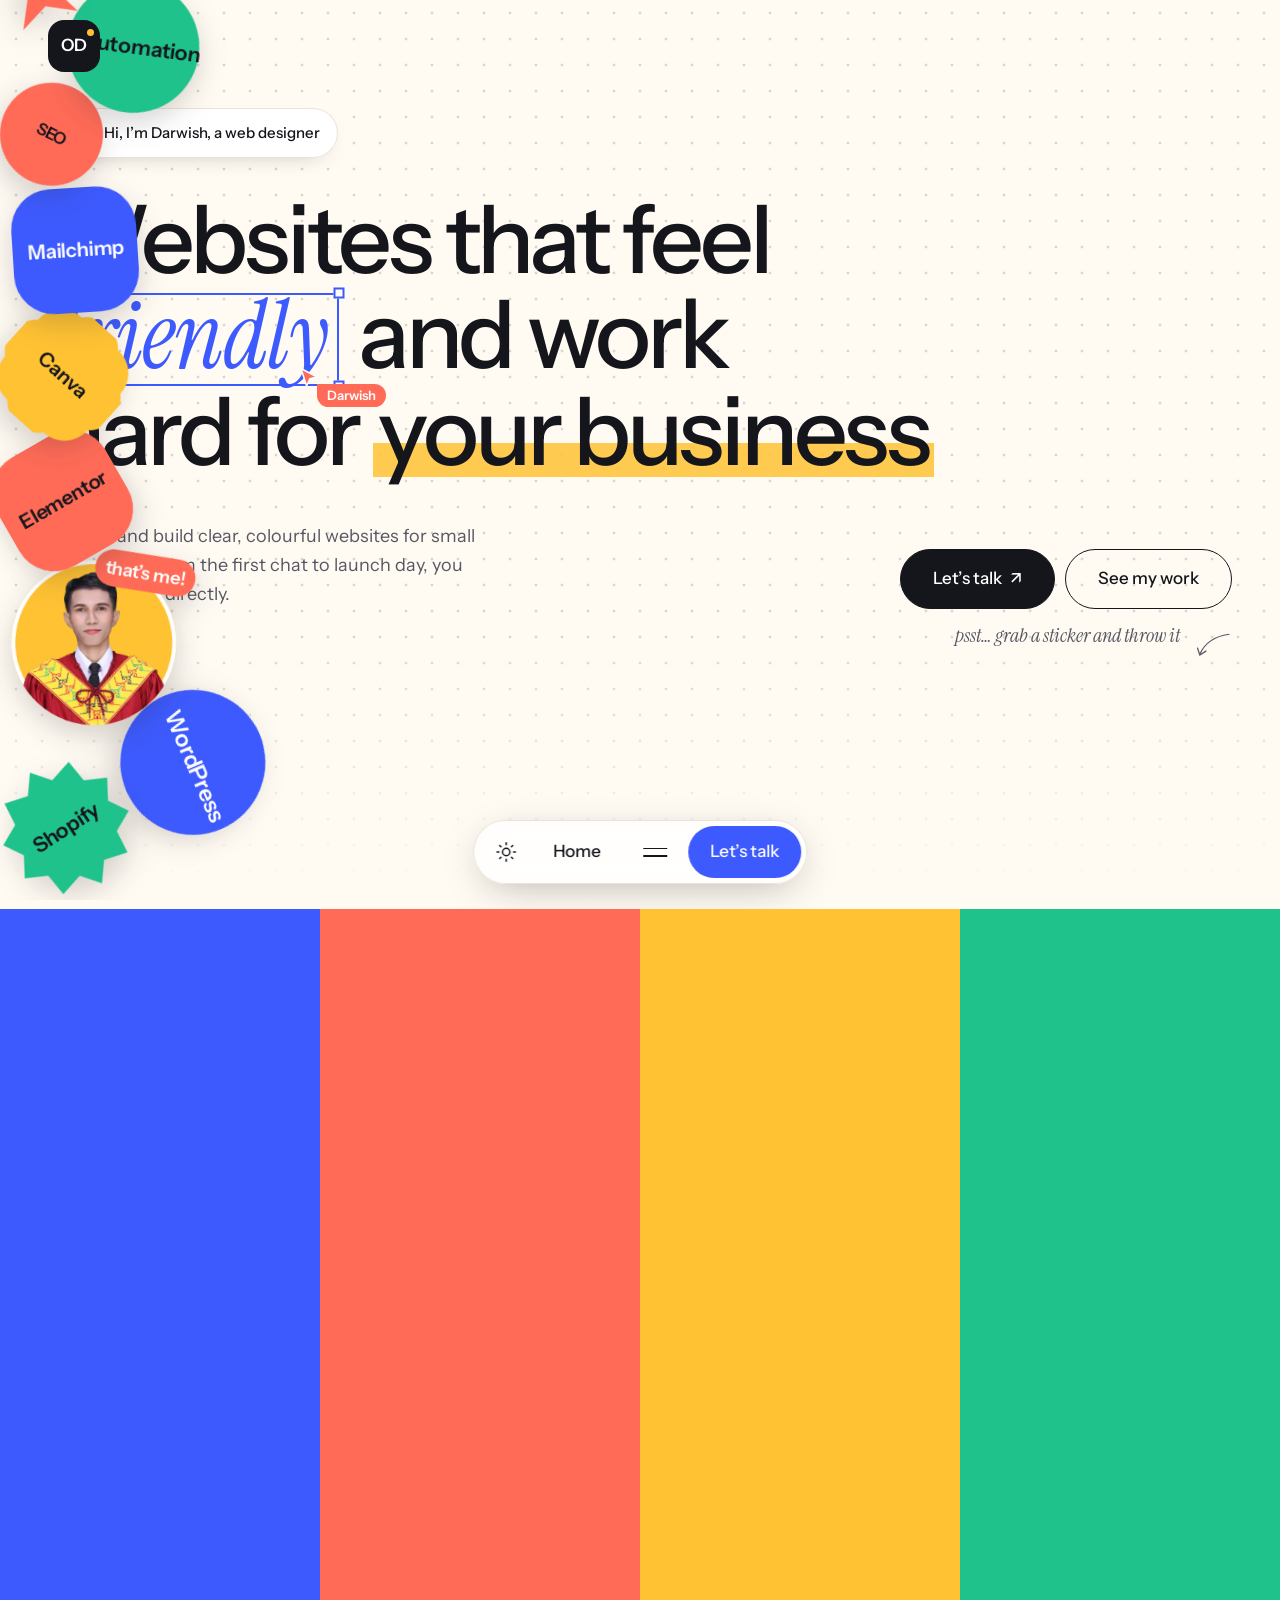
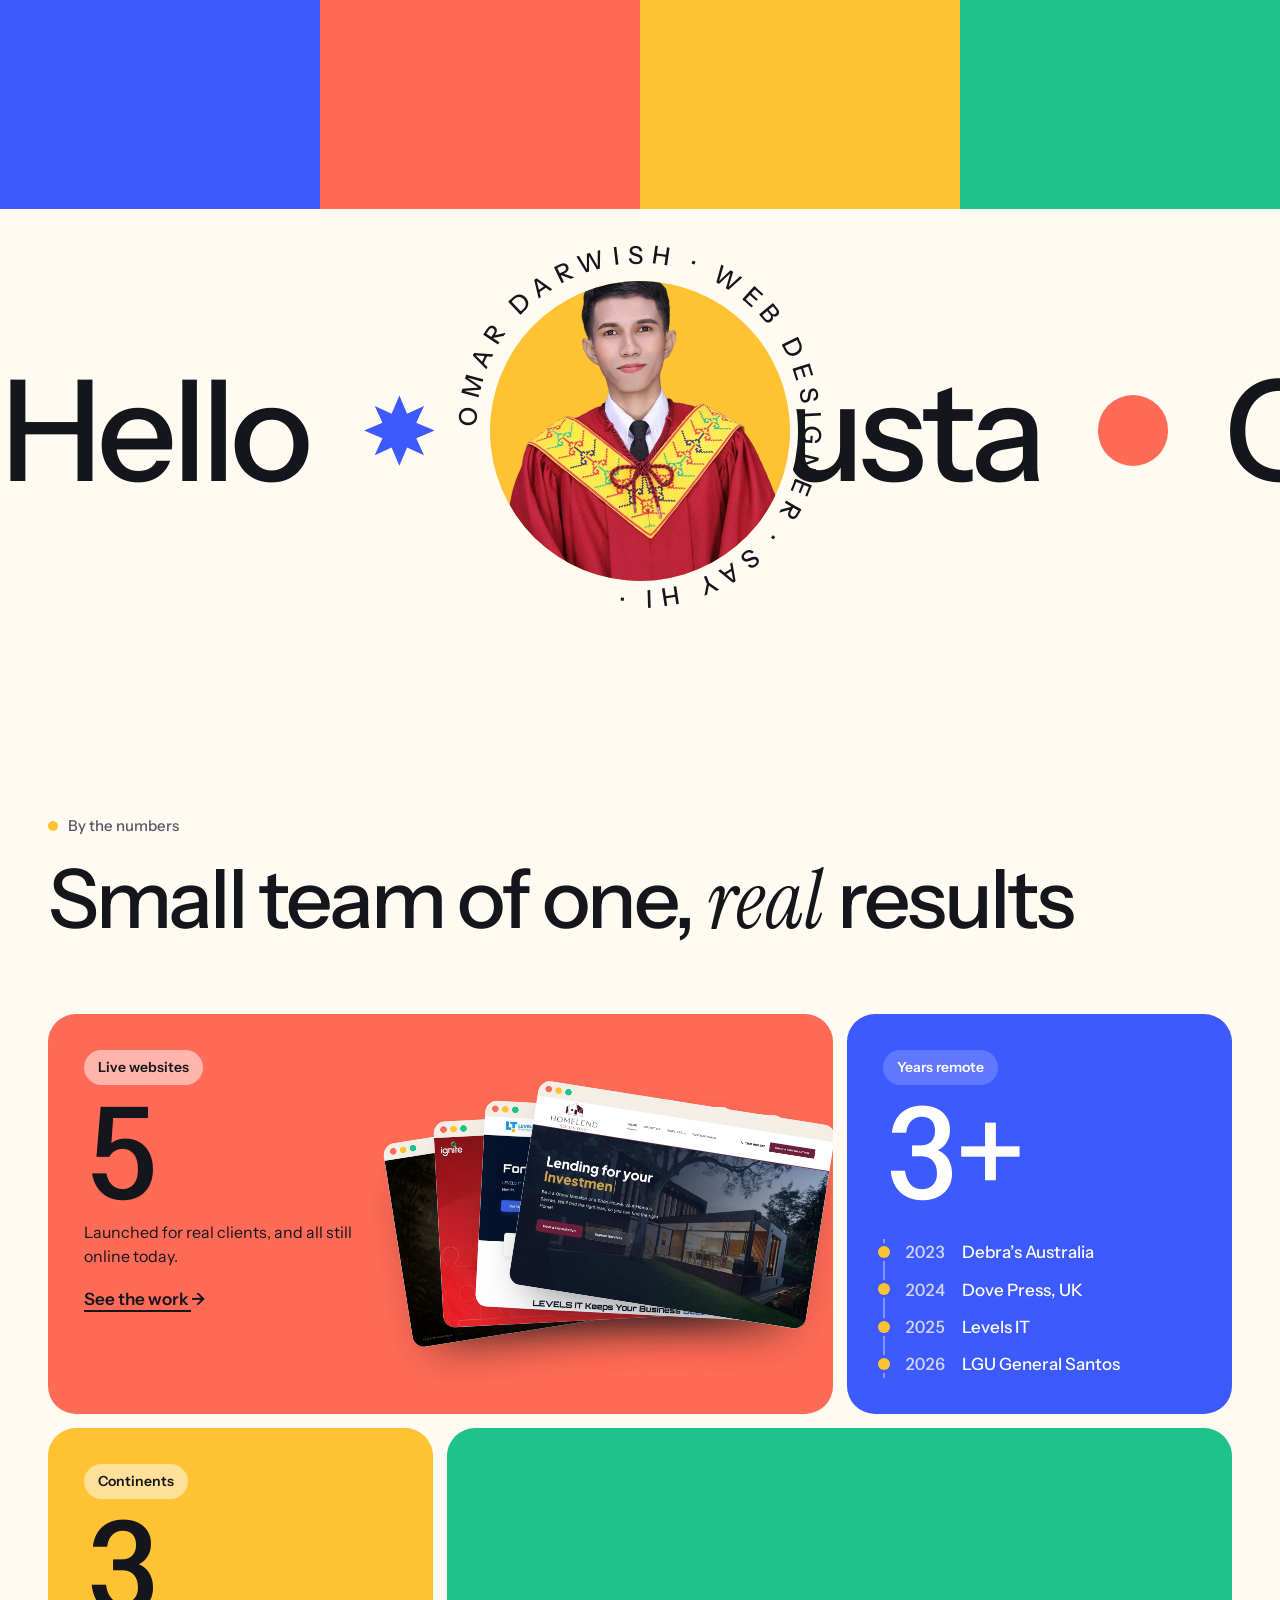
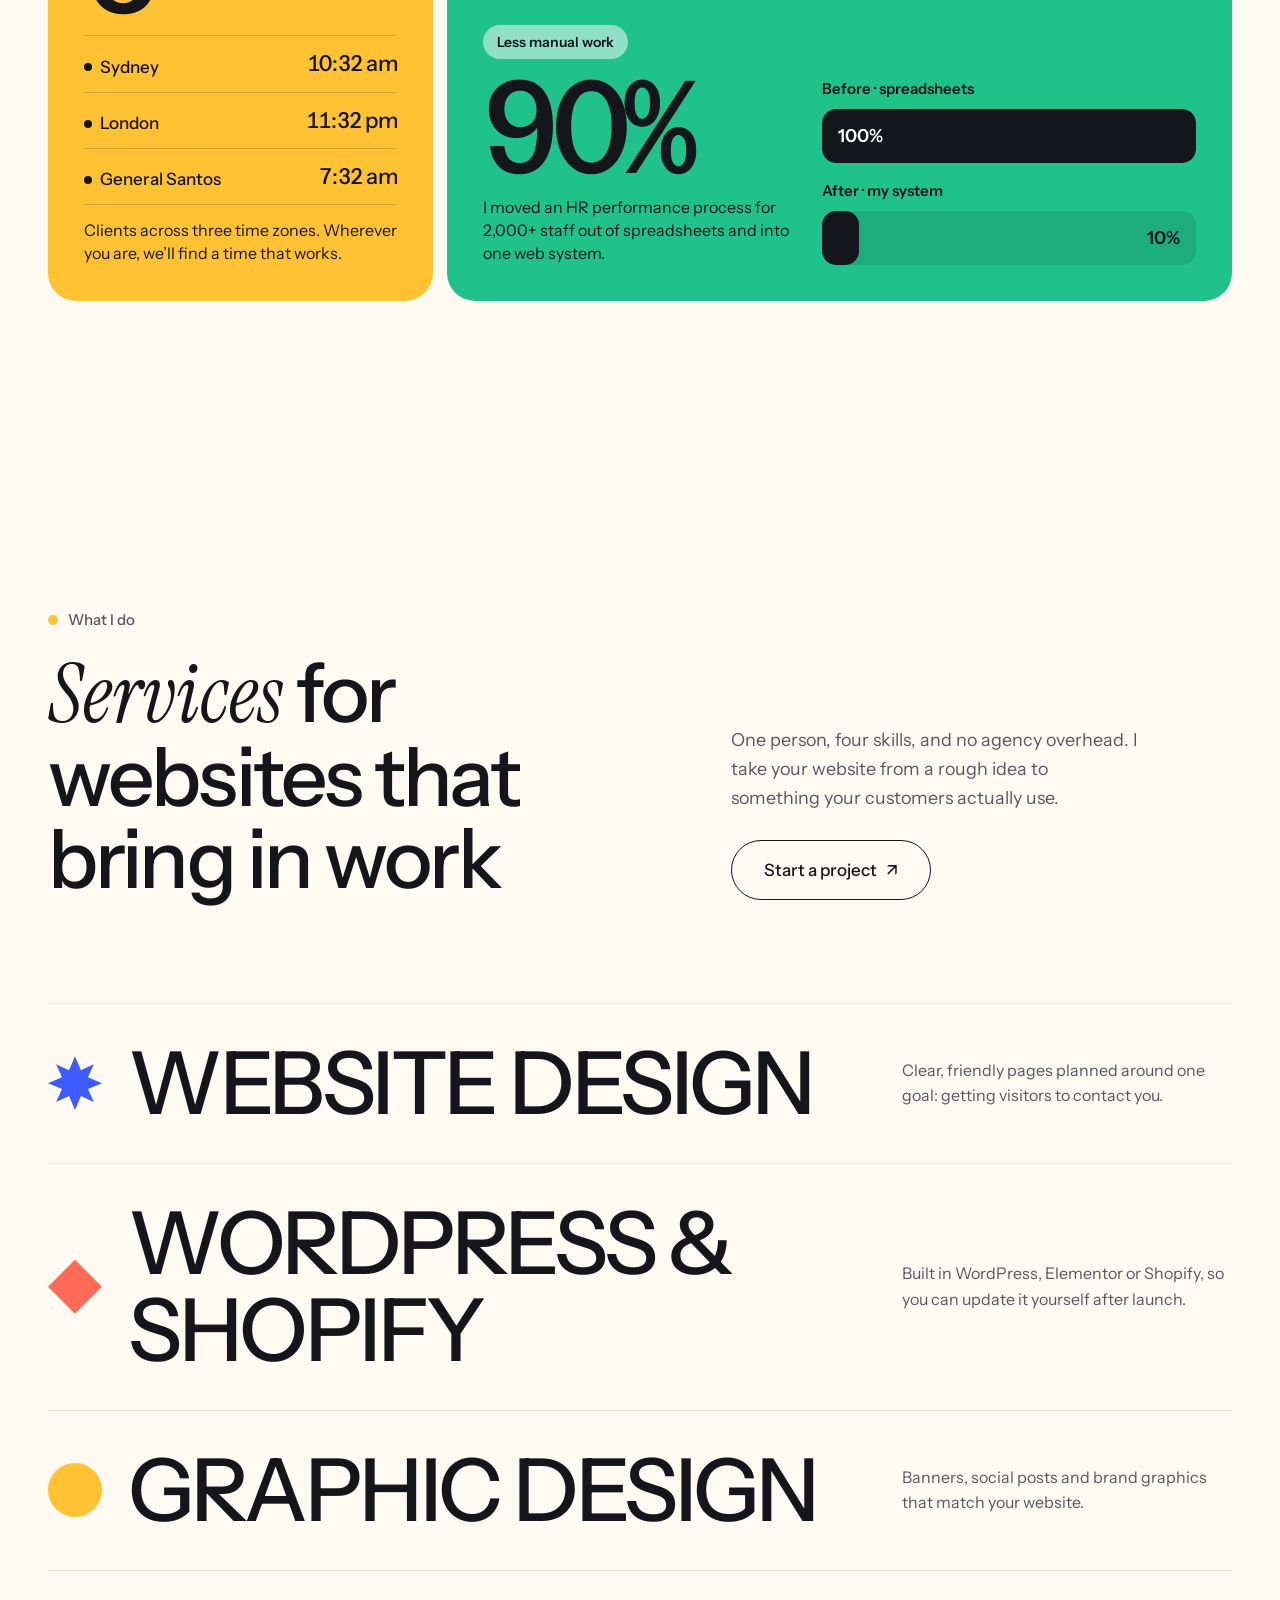
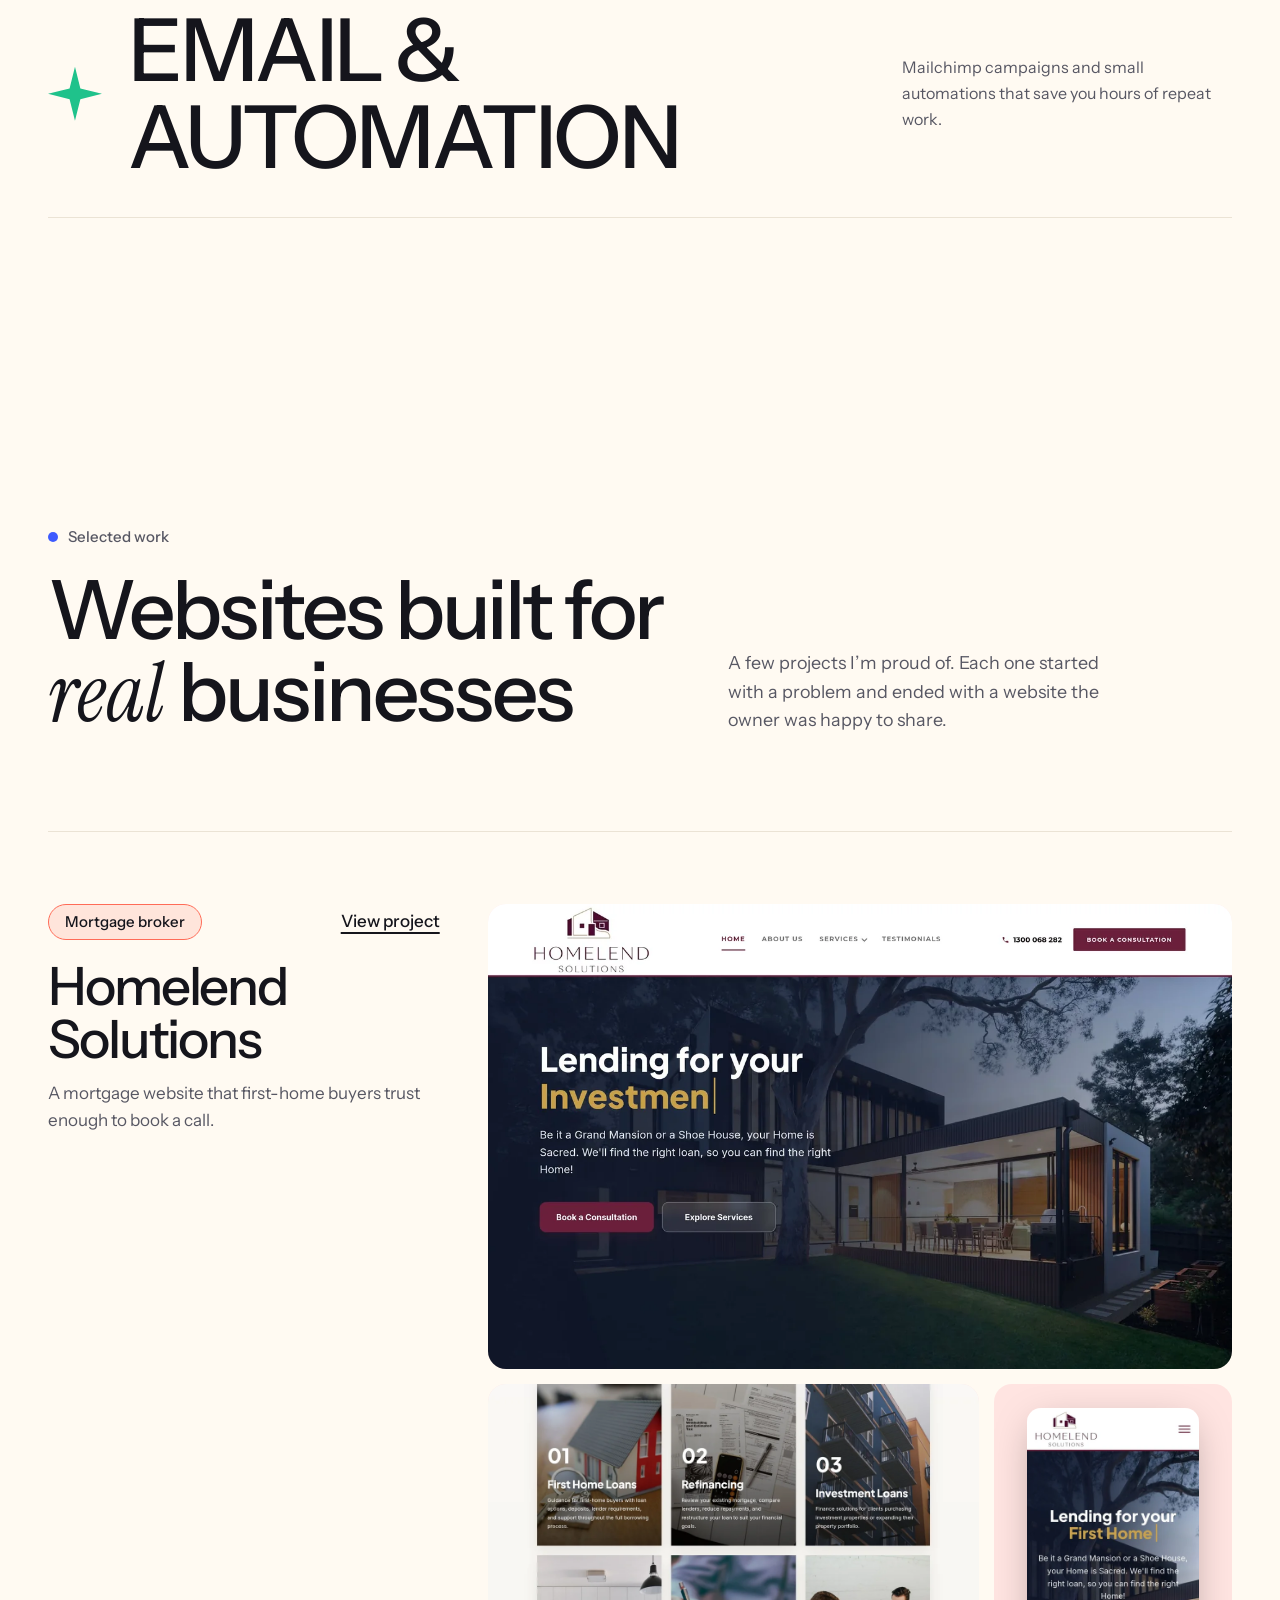
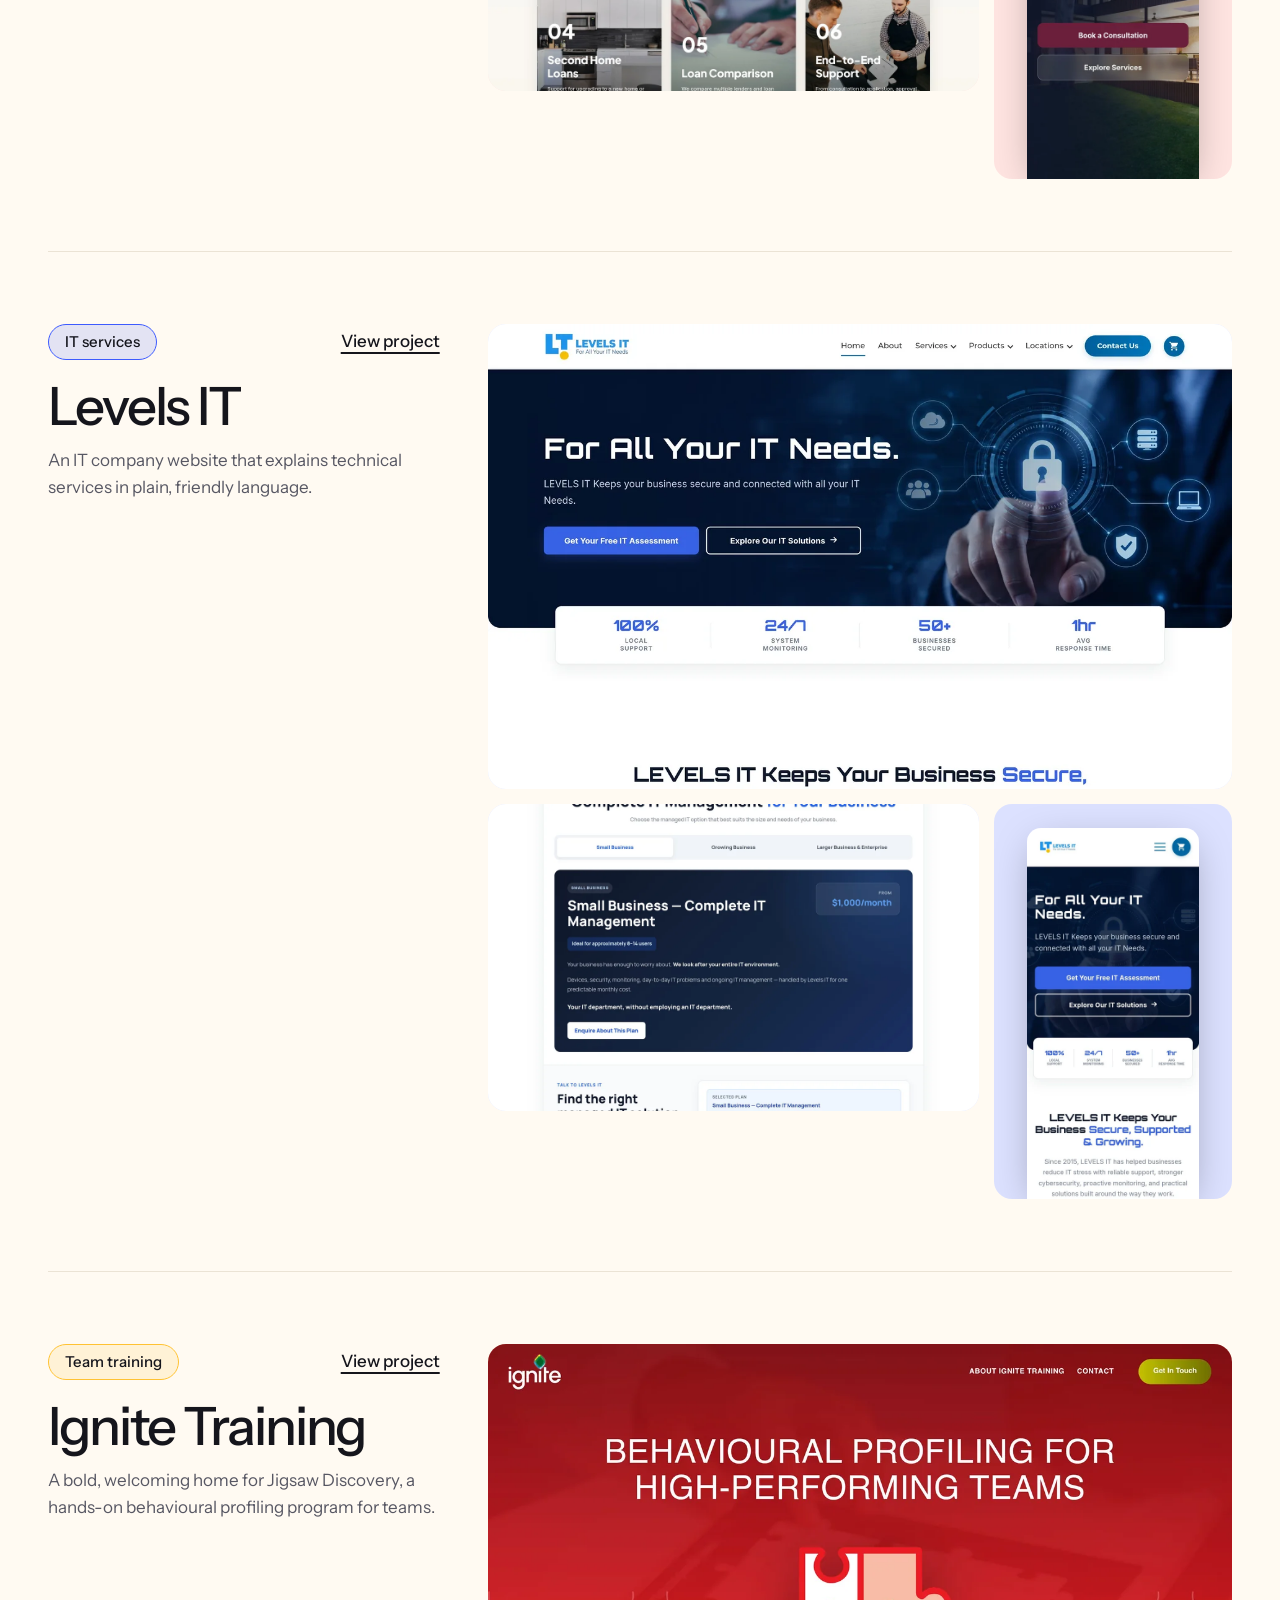
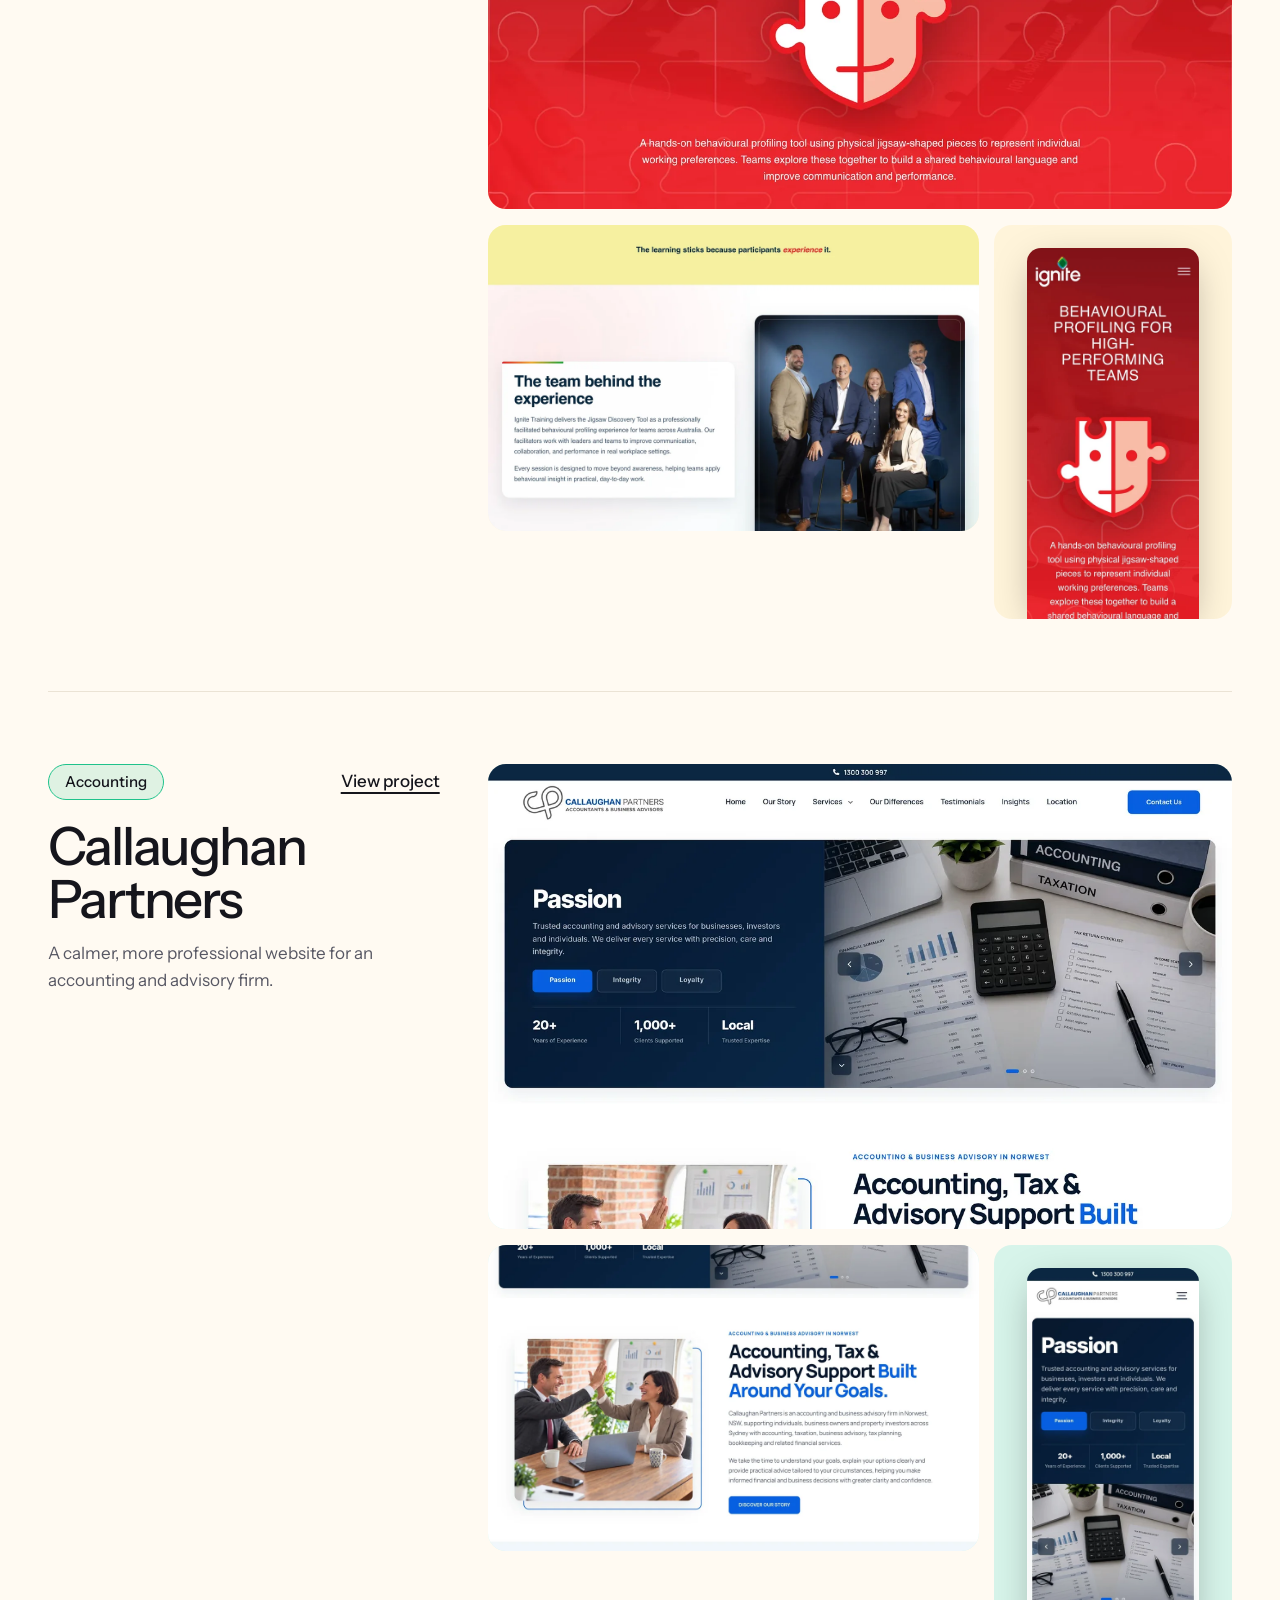
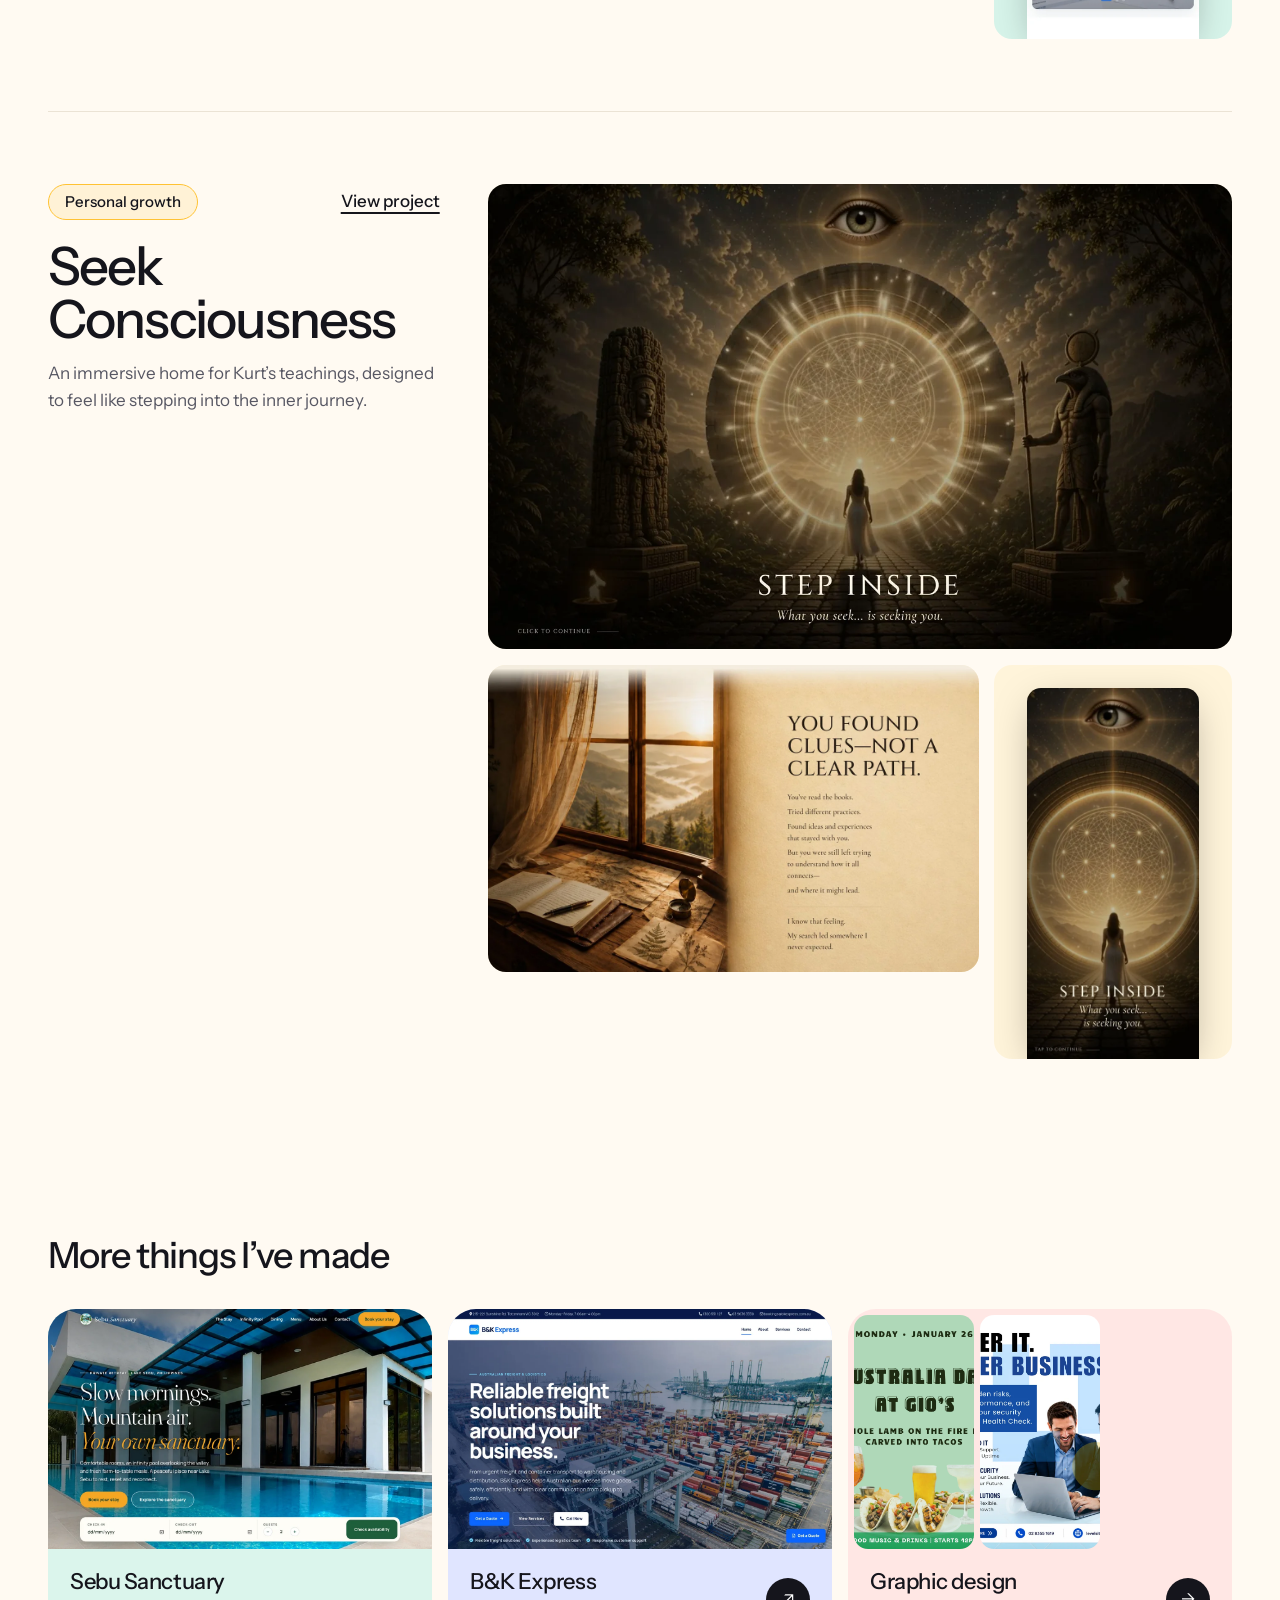
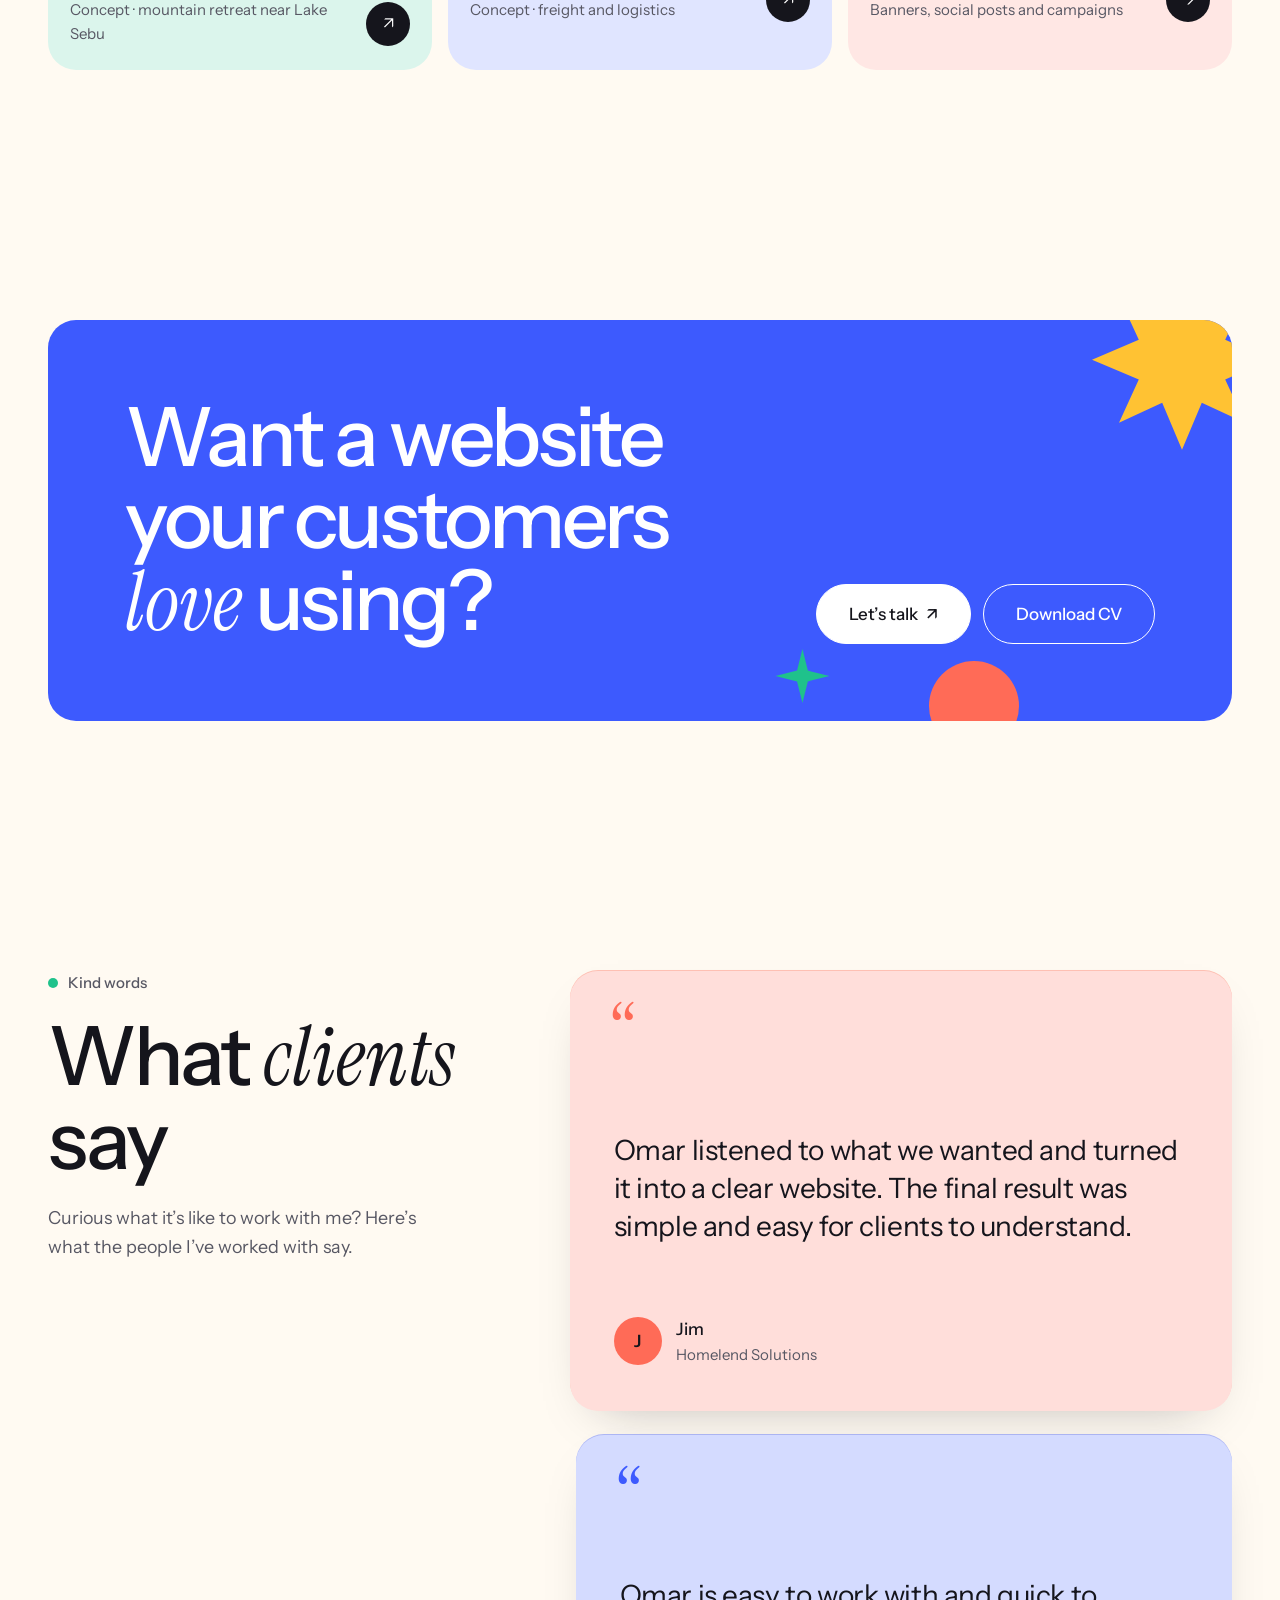
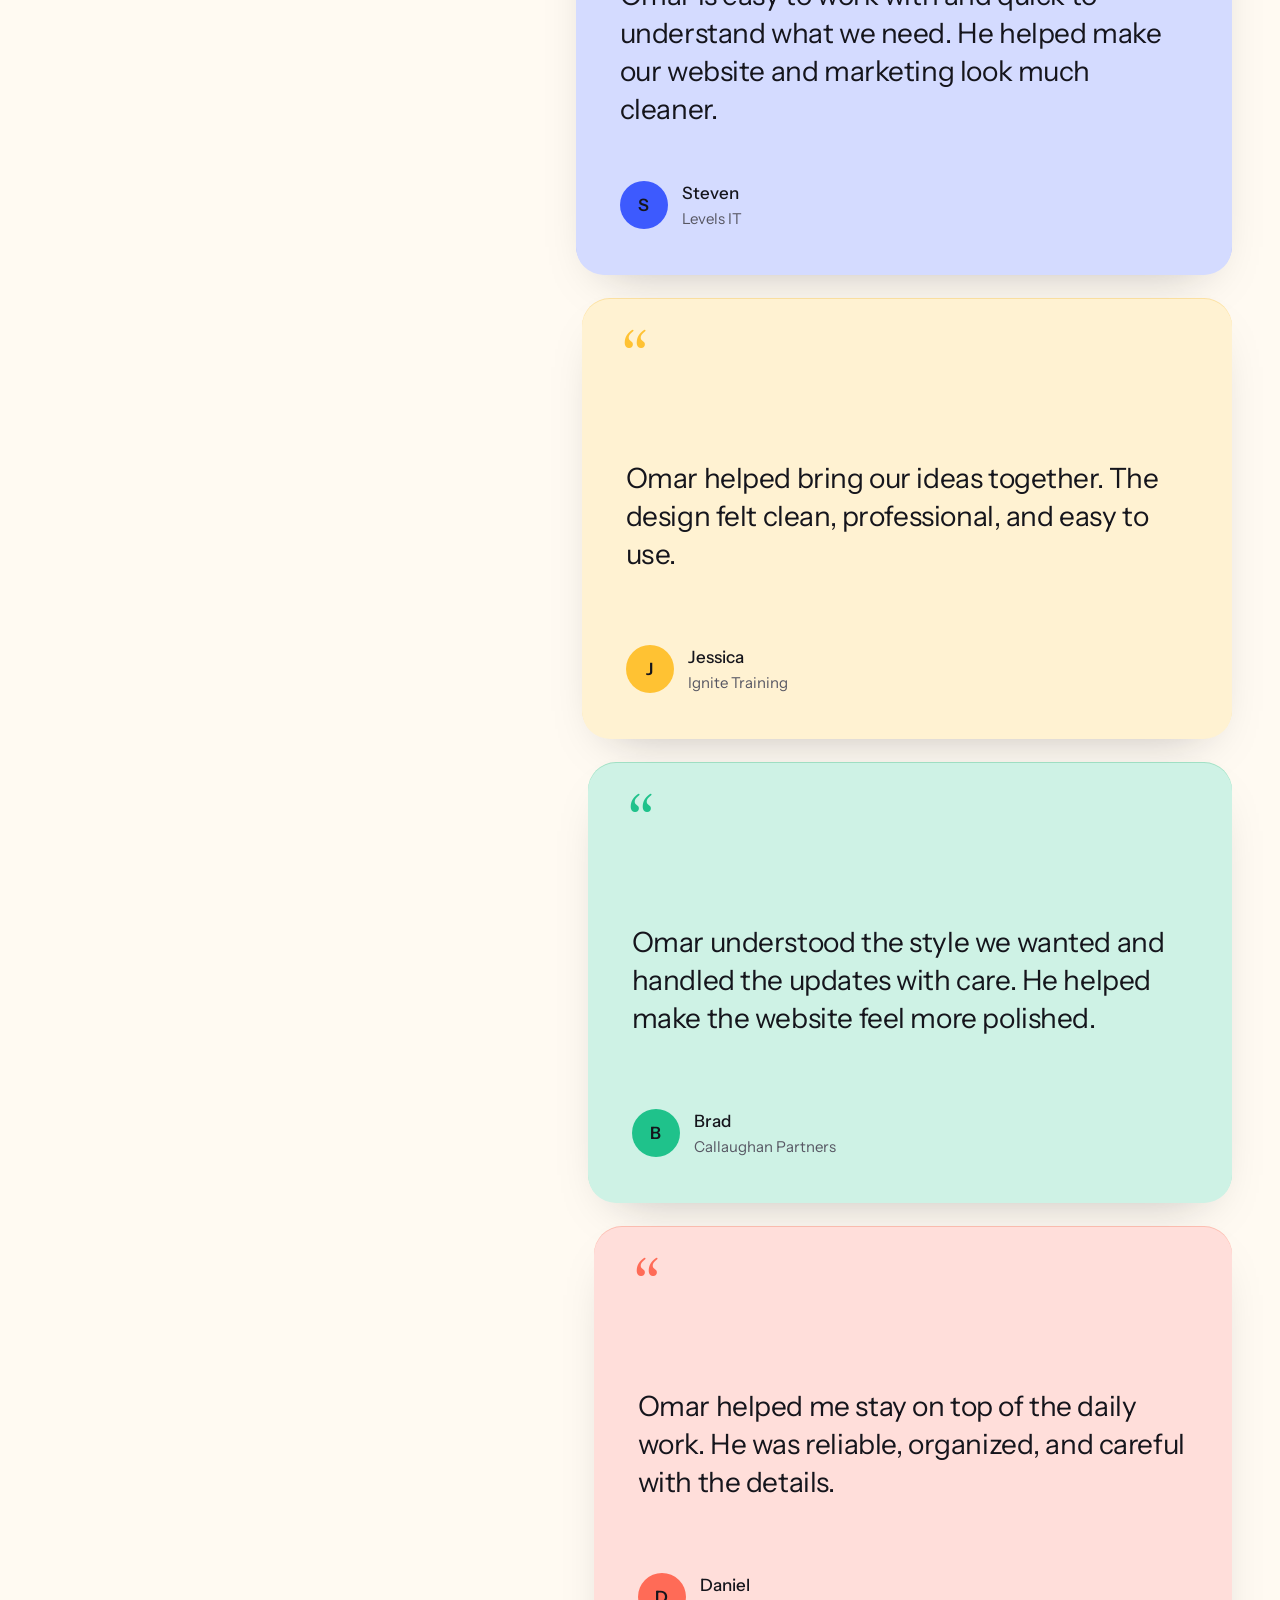
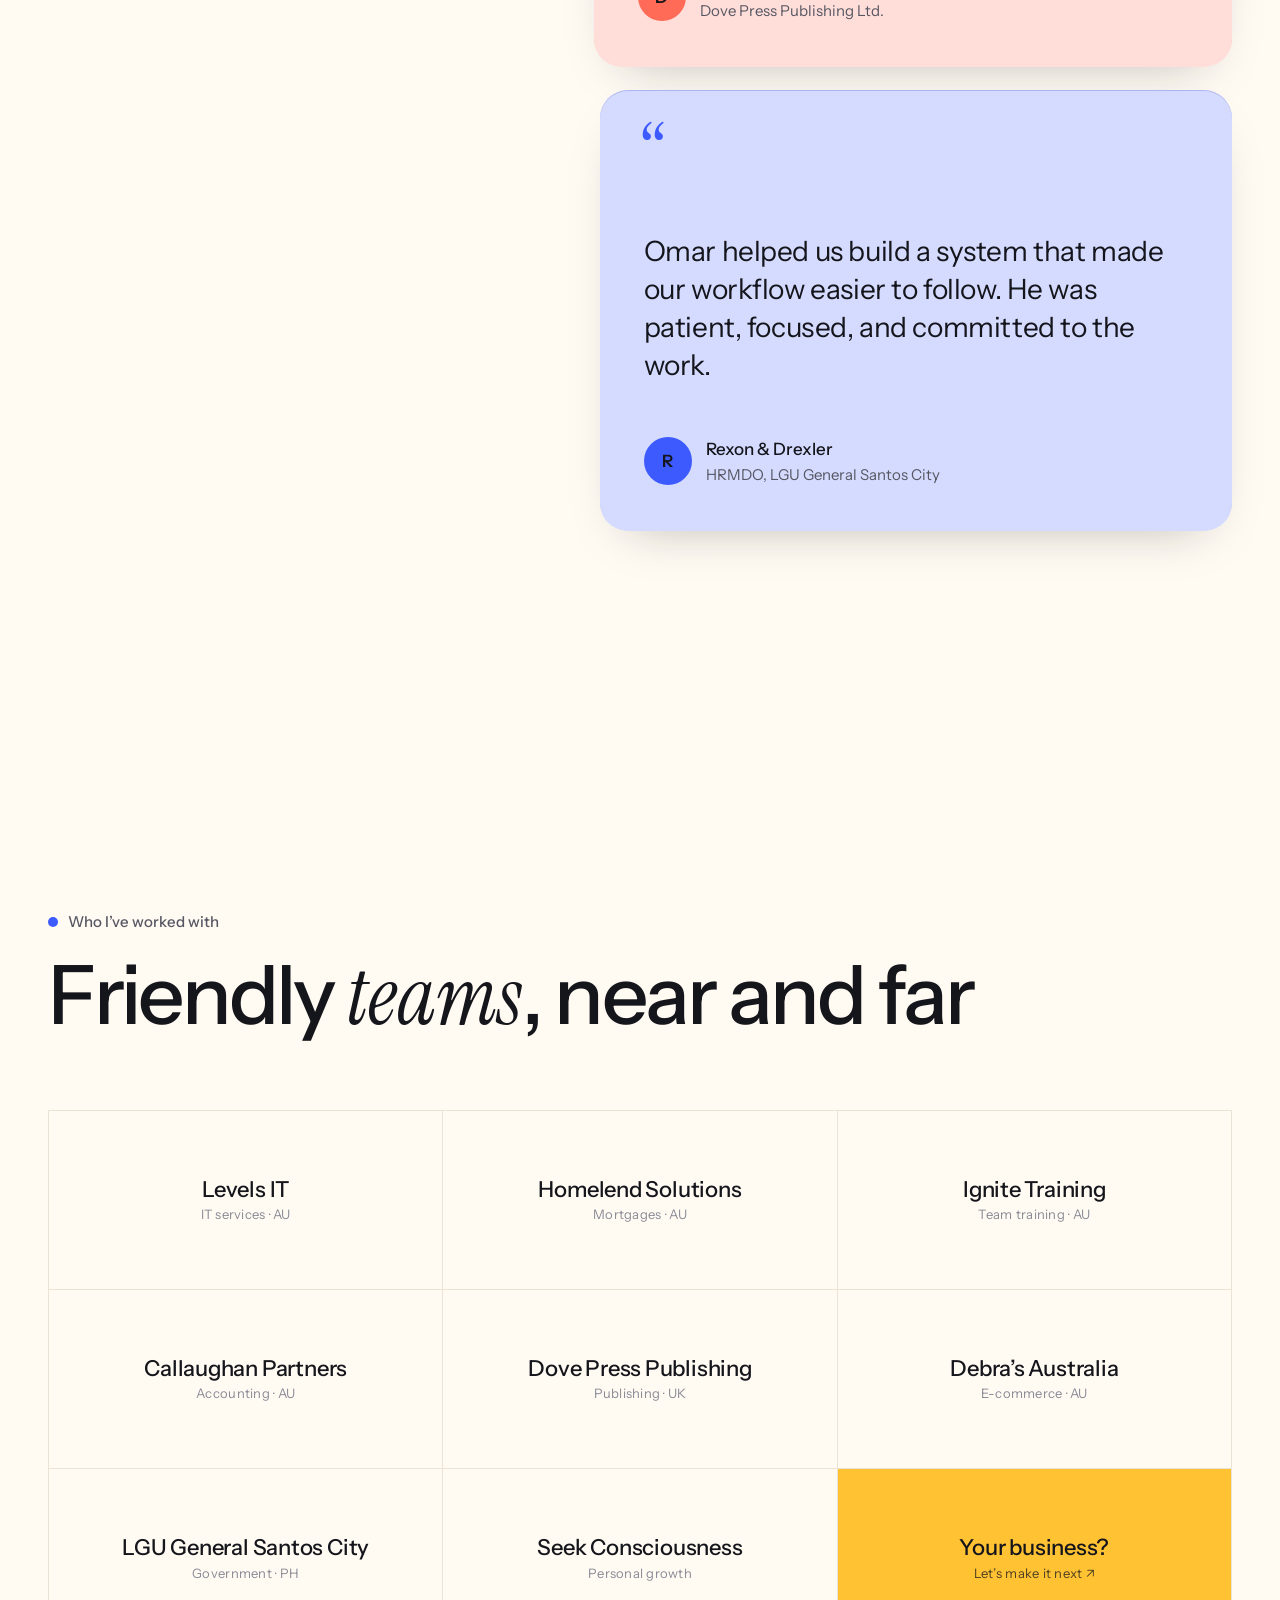
==== index.html @ c6828bbe "Remove "Available for new projects" badge from homepage Co-Authored-By: Claude Opus 5.5 <noreply@ant" ====
<!doctype html>
<html lang="en">
<head>
  <meta charset="utf-8">
  <meta name="viewport" content="width=device-width, initial-scale=1, viewport-fit=cover">
  <title>Omar Darwish · Friendly websites for small businesses</title>
  <meta name="description" content="Omar Darwish is a web designer who builds clear, friendly WordPress and Shopify websites, graphics and email systems for small businesses in Australia, the UK and beyond.">
  <meta name="theme-color" content="#fffaf2">
  <meta property="og:title" content="Omar Darwish · Friendly websites for small businesses">
  <meta property="og:description" content="Clear, friendly websites that help small businesses get more enquiries.">
  <meta property="og:type" content="website">
  <meta property="og:image" content="assets/work/homelend-hero-1200.webp">
  <link rel="icon" href="data:image/svg+xml,%3Csvg xmlns='http://www.w3.org/2000/svg' viewBox='0 0 64 64'%3E%3Crect width='64' height='64' rx='18' fill='%2315151c'/%3E%3Ccircle cx='50' cy='14' r='6' fill='%23ffc233'/%3E%3Ctext x='31' y='42' font-family='Arial' font-weight='700' font-size='24' fill='white' text-anchor='middle'%3EOD%3C/text%3E%3C/svg%3E">
  <link rel="preconnect" href="https://fonts.googleapis.com">
  <link rel="preconnect" href="https://fonts.gstatic.com" crossorigin>
  <link href="https://fonts.googleapis.com/css2?family=Instrument+Sans:wght@400;500;600&family=Instrument+Serif:ital@0;1&display=swap" rel="stylesheet">
  <link rel="stylesheet" href="css/style.css">
  <script>
    (function (d) {
      d.classList.add('js');
      try {
        var t = localStorage.getItem('theme');
        if (t === 'dark' || (!t && matchMedia('(prefers-color-scheme: dark)').matches)) d.dataset.theme = 'dark';
        if (sessionStorage.getItem('pt') === '1') { d.classList.add('pt-arrive'); sessionStorage.removeItem('pt'); }
      } catch (e) {}
    })(document.documentElement);
  </script>
  <script src="js/main.js" defer></script>
</head>
<body>
  <a class="skip-link" href="#main">Skip to content</a>

  <div class="pt" aria-hidden="true"><span></span><span></span><span></span><span></span></div>
  <div class="cursor" aria-hidden="true"><span></span></div>

  <header class="topbar">
    <a class="logo" href="#home" aria-label="Omar Darwish, back to top"><span>OD</span></a>
  </header>

  <!-- Floating navigation pill -->
  <nav class="navpill" aria-label="Main">
    <button class="navpill__btn" type="button" data-theme-toggle aria-label="Switch to dark theme">
      <svg class="theme-icon--sun" viewBox="0 0 24 24" fill="none" stroke="currentColor" stroke-width="1.6" stroke-linecap="round" aria-hidden="true"><circle cx="12" cy="12" r="4"/><path d="M12 2v2M12 20v2M4.9 4.9l1.4 1.4M17.7 17.7l1.4 1.4M2 12h2M20 12h2M4.9 19.1l1.4-1.4M17.7 6.3l1.4-1.4"/></svg>
      <svg class="theme-icon--moon" viewBox="0 0 24 24" fill="currentColor" aria-hidden="true"><path d="M20.5 14.6A8.5 8.5 0 0 1 9.4 3.5a8.5 8.5 0 1 0 11.1 11.1Z"/></svg>
    </button>
    <button class="navpill__btn" type="button" data-menu-toggle aria-controls="menu" aria-expanded="false" aria-label="Open menu">
      <span class="navpill__label" data-nav-label aria-hidden="true">Home</span>
      <span class="navpill__lines" aria-hidden="true"><i></i><i></i></span>
    </button>
    <a class="navpill__cta" href="#contact">Let’s talk</a>
  </nav>

  <div class="menu" id="menu" aria-hidden="true" inert>
    <nav class="menu__list" aria-label="Site">
      <a href="#home" class="c-blue" style="--i:0" aria-current="page"><span>Home</span><i class="glyph glyph--burst" aria-hidden="true"></i></a>
      <a href="#work" class="c-coral" style="--i:1"><span>Work</span><i class="glyph glyph--diamond" aria-hidden="true"></i></a>
      <a href="#services" class="c-sun" style="--i:2"><span>Services</span><i class="glyph glyph--circle" aria-hidden="true"></i></a>
      <a href="#about" class="c-mint" style="--i:3"><span>About</span><i class="glyph glyph--spark" aria-hidden="true"></i></a>
      <a href="#kind-words" class="c-blue" style="--i:4"><span>Kind words</span><i class="glyph glyph--flower" aria-hidden="true"></i></a>
      <a href="#contact" class="c-coral" style="--i:5"><span>Let’s <em>talk</em> ↗</span><i class="glyph glyph--burst" aria-hidden="true"></i></a>
    </nav>
    <div class="menu__foot">
      <a class="link" href="mailto:omarnacilla@gmail.com">omarnacilla@gmail.com</a>
      <a class="link" href="CURRICULUM-VITAE-AL%20HOSNI.pdf" download>Download CV</a>
    </div>
  </div>

  <main id="main">

    <!-- ============ Hero ============ -->
    <section class="hero" id="home" data-nav="Home" aria-labelledby="hero-title">
      <div class="container hero__content">
        <p class="hero__hello">
          <img src="assets/img/omar.webp" alt="" width="900" height="1125">
          <span>Hi, I’m Darwish, a web designer</span>
        </p>
        <h1 class="hero__title" id="hero-title">
          <span class="hero__line" style="--i:0">Websites that feel</span>
          <span class="hero__line" style="--i:1"><span class="select"><em>friendly</em><i></i><i></i><i></i><i></i><span class="fig-cursor" aria-hidden="true"><svg viewBox="0 0 24 24"><path d="M4 2.5 20 11l-7.2 1.7L9.6 20z"/></svg><b>Darwish</b></span></span> and work</span>
          <span class="hero__line" style="--i:2">hard for <span class="hl">your business</span></span>
        </h1>
        <div class="hero__foot">
          <p class="hero__intro">I design and build clear, colourful websites for small businesses. From the first chat to launch day, you work with me directly.</p>
          <div class="hero__actions">
            <a class="btn btn--solid" href="#contact">Let’s talk <span class="arrow" aria-hidden="true">↗</span></a>
            <a class="btn" href="#work">See my work</a>
          </div>
        </div>
      </div>

      <!-- Throwable stickers (decorative, positioned by js/main.js) -->
      <div class="hero__play" aria-hidden="true">
        <p class="hero__hint">psst… grab a sticker and throw it
          <svg viewBox="0 0 60 40" fill="none" stroke="currentColor" stroke-width="1.6" stroke-linecap="round"><path d="M4 6c14 2 30 8 38 26"/><path d="m34 28 8 5 3-9"/></svg>
        </p>
      </div>
      <div class="sticker c-blue sticker--light" data-size="1.1"><span class="sticker__shape sticker--circle">WordPress</span></div>
      <div class="sticker c-mint" data-size="1"><span class="sticker__shape sticker--burst">Shopify</span></div>
      <div class="sticker sticker--me c-sun" data-size="1.25"><span class="sticker__shape sticker--circle"><img src="assets/img/omar.webp" alt="" draggable="false"></span><b>that’s me!</b></div>
      <div class="sticker c-coral" data-size=".95"><span class="sticker__shape sticker--squircle">Elementor</span></div>
      <div class="sticker c-sun" data-size=".95"><span class="sticker__shape sticker--flower">Canva</span></div>
      <div class="sticker c-blue sticker--light sticker--desktop" data-size=".95"><span class="sticker__shape sticker--squircle">Mailchimp</span></div>
      <div class="sticker c-coral" data-size=".78"><span class="sticker__shape sticker--circle">SEO</span></div>
      <div class="sticker c-sun sticker--desktop" data-size="1.05"><span class="sticker__shape sticker--burst">UI design</span></div>
      <div class="sticker c-mint" data-size="1"><span class="sticker__shape sticker--circle">Automation</span></div>
      <div class="sticker c-coral sticker--desktop" data-size=".62"><span class="sticker__shape sticker--spark"></span></div>
    </section>

    <!-- ============ About ============ -->
    <section class="section about" id="about" data-nav="About" aria-label="About me">
      <div class="container about__grid">
        <p class="about__text" data-scroll-text>
          I’m a web designer <span class="glyph glyph--burst c-coral" aria-hidden="true"></span> who turns busy, confusing websites into <u class="c-blue">clear ones</u> people trust. For 3+ years I’ve worked remotely with startups, online shops, IT firms <span class="glyph glyph--circle c-sun" aria-hidden="true"></span> and publishers, designing websites, banners and emails, and building <u class="c-mint">small automations</u> <span class="glyph glyph--spark c-mint" aria-hidden="true"></span> that save hours of repeat work. You get one friendly person who cares about every detail. <span class="glyph glyph--flower c-blue" aria-hidden="true"></span>
        </p>
        <div class="about__rail" aria-hidden="true"></div>
      </div>
    </section>

    <!-- ============ Hello strip ============ -->
    <section class="hello" aria-label="Say hello">
      <div class="hello__track" aria-hidden="true">
        <span>Hello <i class="glyph glyph--burst c-blue"></i> Kumusta <i class="glyph glyph--circle c-coral"></i> G’day <i class="glyph glyph--diamond c-sun"></i> Hiya <i class="glyph glyph--spark c-mint"></i></span>
        <span>Hello <i class="glyph glyph--burst c-blue"></i> Kumusta <i class="glyph glyph--circle c-coral"></i> G’day <i class="glyph glyph--diamond c-sun"></i> Hiya <i class="glyph glyph--spark c-mint"></i></span>
      </div>
      <div class="hello__badge" aria-hidden="true">
        <svg viewBox="0 0 200 200">
          <defs><path id="ring" d="M100,100 m-86,0 a86,86 0 1,1 172,0 a86,86 0 1,1 -172,0"/></defs>
          <text><textPath href="#ring">Omar Darwish · web designer · say hi ·</textPath></text>
        </svg>
      </div>
      <a class="hello__sticker" href="#contact" data-cursor="Say hi">
        <img src="assets/img/omar.webp" alt="Portrait of Omar Darwish" width="900" height="1125" loading="lazy" decoding="async">
      </a>
    </section>

    <!-- ============ Numbers (bento) ============ -->
    <section class="section numbers" aria-labelledby="numbers-title">
      <div class="container">
        <div class="numbers__head" data-reveal>
          <p class="kicker" style="--dot: var(--sun)">By the numbers</p>
          <h2 class="section-title" id="numbers-title">Small team of one, <em>real</em> results</h2>
        </div>
        <div class="bento">

          <article class="tile tile--sites c-coral" data-reveal>
            <div class="tile__copy">
              <p class="tile__label">Live websites</p>
              <p class="tile__num" data-count="5">5</p>
              <p class="tile__text">Launched for real clients, and all still online today.</p>
              <a class="tile__link" href="#work">See the work <span aria-hidden="true">→</span></a>
            </div>
            <div class="fan" aria-hidden="true">
              <span class="fan__card" style="--n:0"><i></i><img src="assets/work/seek-hero-1200.webp" alt="" loading="lazy" decoding="async"></span>
              <span class="fan__card" style="--n:1"><i></i><img src="assets/work/ignite-hero-1200.webp" alt="" loading="lazy" decoding="async"></span>
              <span class="fan__card" style="--n:2"><i></i><img src="assets/work/levels-it-hero-1200.webp" alt="" loading="lazy" decoding="async"></span>
              <span class="fan__card" style="--n:3"><i></i><img src="assets/work/homelend-hero-1200.webp" alt="" loading="lazy" decoding="async"></span>
            </div>
          </article>

          <article class="tile tile--years c-blue" data-reveal style="--d:.08s">
            <p class="tile__label">Years remote</p>
            <p class="tile__num" data-count="3" data-suffix="+">3+</p>
            <ol class="timeline">
              <li style="--n:0"><span>2023</span>Debra’s Australia</li>
              <li style="--n:1"><span>2024</span>Dove Press, UK</li>
              <li style="--n:2"><span>2025</span>Levels IT</li>
              <li style="--n:3"><span>2026</span>LGU General Santos</li>
            </ol>
          </article>

          <article class="tile tile--clocks c-sun" data-reveal>
            <p class="tile__label">Continents</p>
            <p class="tile__num" data-count="3">3</p>
            <ul class="clocks">
              <li><span>Sydney</span><time data-clock="Australia/Sydney">--:--</time></li>
              <li><span>London</span><time data-clock="Europe/London">--:--</time></li>
              <li><span>General Santos</span><time data-clock="Asia/Manila">--:--</time></li>
            </ul>
            <p class="tile__text">Clients across three time zones. Wherever you are, we’ll find a time that works.</p>
          </article>

          <article class="tile tile--work c-mint" data-reveal style="--d:.08s">
            <div class="tile__copy">
              <p class="tile__label">Less manual work</p>
              <p class="tile__num" data-count="90" data-suffix="%">90%</p>
              <p class="tile__text">I moved an HR performance process for 2,000+ staff out of spreadsheets and into one web system.</p>
            </div>
            <div class="bars" aria-hidden="true">
              <div class="bar bar--before"><span>Before · spreadsheets</span><i><b>100%</b></i></div>
              <div class="bar bar--after"><span>After · my system</span><i><b>10%</b></i></div>
            </div>
          </article>

        </div>
      </div>
    </section>

    <!-- ============ Services ============ -->
    <section class="section services" id="services" data-nav="Services" aria-labelledby="services-title">
      <div class="container">
        <div class="services__head">
          <div data-reveal>
            <p class="kicker" style="--dot: var(--sun)">What I do</p>
            <h2 class="section-title" id="services-title"><em>Services</em> for websites that bring in work</h2>
          </div>
          <div data-reveal style="--d:.1s">
            <p class="section-lede">One person, four skills, and no agency overhead. I take your website from a rough idea to something your customers actually use.</p>
            <a class="btn" href="#contact" style="margin-top:28px">Start a project <span class="arrow" aria-hidden="true">↗</span></a>
          </div>
        </div>
        <ul class="services__list">
          <li class="service c-blue" data-reveal>
            <h3 class="service__name"><i class="glyph glyph--burst" aria-hidden="true"></i>Website design</h3>
            <p class="service__desc">Clear, friendly pages planned around one goal: getting visitors to contact you.</p>
          </li>
          <li class="service c-coral" data-reveal>
            <h3 class="service__name"><i class="glyph glyph--diamond" aria-hidden="true"></i>WordPress &amp; Shopify</h3>
            <p class="service__desc">Built in WordPress, Elementor or Shopify, so you can update it yourself after launch.</p>
          </li>
          <li class="service c-sun" data-reveal>
            <h3 class="service__name"><i class="glyph glyph--circle" aria-hidden="true"></i>Graphic design</h3>
            <p class="service__desc">Banners, social posts and brand graphics that match your website.</p>
          </li>
          <li class="service c-mint" data-reveal>
            <h3 class="service__name"><i class="glyph glyph--spark" aria-hidden="true"></i>Email &amp; automation</h3>
            <p class="service__desc">Mailchimp campaigns and small automations that save you hours of repeat work.</p>
          </li>
        </ul>
      </div>
    </section>

    <!-- ============ Work ============ -->
    <section class="section work" id="work" data-nav="Work" aria-labelledby="work-title">
      <div class="container">
        <div class="work__head">
          <div data-reveal>
            <p class="kicker" style="--dot: var(--blue)">Selected work</p>
            <h2 class="section-title" id="work-title">Websites built for <em>real</em> businesses</h2>
          </div>
          <p class="section-lede" data-reveal style="--d:.1s">A few projects I’m proud of. Each one started with a problem and ended with a website the owner was happy to share.</p>
        </div>

        <article class="project c-coral">
          <div class="project__grid">
            <div class="project__copy" data-reveal>
              <div class="project__meta"><span class="pill">Mortgage broker</span><a class="link" href="work/homelend.html">View project</a></div>
              <h3 class="project__title"><a href="work/homelend.html">Homelend Solutions</a></h3>
              <p class="project__line">A mortgage website that first-home buyers trust enough to book a call.</p>
            </div>
            <a class="project__media" href="work/homelend.html" data-cursor="View" aria-label="View the Homelend Solutions case study" data-reveal style="--d:.1s">
              <span class="shot shot--main"><img src="assets/work/homelend-hero-1200.webp" srcset="assets/work/homelend-hero-1200.webp 1200w, assets/work/homelend-hero-2400.webp 2400w" sizes="(min-width: 900px) 60vw, 92vw" alt="Homelend Solutions homepage" width="2400" height="1500" loading="lazy" decoding="async"></span>
              <span class="shot shot--wide"><img src="assets/work/homelend-section-1200.webp" srcset="assets/work/homelend-section-1200.webp 1200w, assets/work/homelend-section-2400.webp 2400w" sizes="(min-width: 900px) 40vw, 62vw" alt="Homelend Solutions services section" width="2400" height="1500" loading="lazy" decoding="async"></span>
              <span class="shot shot--phone"><img src="assets/work/homelend-mobile-400.webp" srcset="assets/work/homelend-mobile-400.webp 400w, assets/work/homelend-mobile-780.webp 780w" sizes="(min-width: 900px) 14vw, 24vw" alt="Homelend Solutions on a phone" width="780" height="1688" loading="lazy" decoding="async"></span>
            </a>
          </div>
        </article>

        <article class="project c-blue">
          <div class="project__grid">
            <div class="project__copy" data-reveal>
              <div class="project__meta"><span class="pill">IT services</span><a class="link" href="work/levels-it.html">View project</a></div>
              <h3 class="project__title"><a href="work/levels-it.html">Levels IT</a></h3>
              <p class="project__line">An IT company website that explains technical services in plain, friendly language.</p>
            </div>
            <a class="project__media" href="work/levels-it.html" data-cursor="View" aria-label="View the Levels IT case study" data-reveal style="--d:.1s">
              <span class="shot shot--main"><img src="assets/work/levels-it-hero-1200.webp" srcset="assets/work/levels-it-hero-1200.webp 1200w, assets/work/levels-it-hero-2400.webp 2400w" sizes="(min-width: 900px) 60vw, 92vw" alt="Levels IT homepage" width="2400" height="1500" loading="lazy" decoding="async"></span>
              <span class="shot shot--wide"><img src="assets/work/levels-it-section-1200.webp" srcset="assets/work/levels-it-section-1200.webp 1200w, assets/work/levels-it-section-2400.webp 2400w" sizes="(min-width: 900px) 40vw, 62vw" alt="Levels IT pricing section" width="2400" height="1500" loading="lazy" decoding="async"></span>
              <span class="shot shot--phone"><img src="assets/work/levels-it-mobile-400.webp" srcset="assets/work/levels-it-mobile-400.webp 400w, assets/work/levels-it-mobile-780.webp 780w" sizes="(min-width: 900px) 14vw, 24vw" alt="Levels IT on a phone" width="780" height="1688" loading="lazy" decoding="async"></span>
            </a>
          </div>
        </article>

        <article class="project c-sun">
          <div class="project__grid">
            <div class="project__copy" data-reveal>
              <div class="project__meta"><span class="pill">Team training</span><a class="link" href="work/ignite-training.html">View project</a></div>
              <h3 class="project__title"><a href="work/ignite-training.html">Ignite Training</a></h3>
              <p class="project__line">A bold, welcoming home for Jigsaw Discovery, a hands-on behavioural profiling program for teams.</p>
            </div>
            <a class="project__media" href="work/ignite-training.html" data-cursor="View" aria-label="View the Ignite Training case study" data-reveal style="--d:.1s">
              <span class="shot shot--main"><img src="assets/work/ignite-hero-1200.webp" srcset="assets/work/ignite-hero-1200.webp 1200w, assets/work/ignite-hero-2400.webp 2400w" sizes="(min-width: 900px) 60vw, 92vw" alt="Jigsaw Discovery homepage by Ignite Training" width="2400" height="1500" loading="lazy" decoding="async"></span>
              <span class="shot shot--wide"><img src="assets/work/ignite-section-1200.webp" srcset="assets/work/ignite-section-1200.webp 1200w, assets/work/ignite-section-2400.webp 2400w" sizes="(min-width: 900px) 40vw, 62vw" alt="Ignite Training team section" width="2400" height="1500" loading="lazy" decoding="async"></span>
              <span class="shot shot--phone"><img src="assets/work/ignite-mobile-400.webp" srcset="assets/work/ignite-mobile-400.webp 400w, assets/work/ignite-mobile-780.webp 780w" sizes="(min-width: 900px) 14vw, 24vw" alt="Jigsaw Discovery on a phone" width="780" height="1688" loading="lazy" decoding="async"></span>
            </a>
          </div>
        </article>

        <article class="project c-mint">
          <div class="project__grid">
            <div class="project__copy" data-reveal>
              <div class="project__meta"><span class="pill">Accounting</span><a class="link" href="work/callaughan-partners.html">View project</a></div>
              <h3 class="project__title"><a href="work/callaughan-partners.html">Callaughan Partners</a></h3>
              <p class="project__line">A calmer, more professional website for an accounting and advisory firm.</p>
            </div>
            <a class="project__media" href="work/callaughan-partners.html" data-cursor="View" aria-label="View the Callaughan Partners case study" data-reveal style="--d:.1s">
              <span class="shot shot--main"><img src="assets/work/callaughan-hero-1200.webp" srcset="assets/work/callaughan-hero-1200.webp 1200w, assets/work/callaughan-hero-2400.webp 2400w" sizes="(min-width: 900px) 60vw, 92vw" alt="Callaughan Partners homepage" width="2400" height="1500" loading="lazy" decoding="async"></span>
              <span class="shot shot--wide"><img src="assets/work/callaughan-section-1200.webp" srcset="assets/work/callaughan-section-1200.webp 1200w, assets/work/callaughan-section-2400.webp 2400w" sizes="(min-width: 900px) 40vw, 62vw" alt="Callaughan Partners about section" width="2400" height="1500" loading="lazy" decoding="async"></span>
              <span class="shot shot--phone"><img src="assets/work/callaughan-mobile-400.webp" srcset="assets/work/callaughan-mobile-400.webp 400w, assets/work/callaughan-mobile-780.webp 780w" sizes="(min-width: 900px) 14vw, 24vw" alt="Callaughan Partners on a phone" width="780" height="1688" loading="lazy" decoding="async"></span>
            </a>
          </div>
        </article>

        <article class="project c-sun">
          <div class="project__grid">
            <div class="project__copy" data-reveal>
              <div class="project__meta"><span class="pill">Personal growth</span><a class="link" href="work/seek-consciousness.html">View project</a></div>
              <h3 class="project__title"><a href="work/seek-consciousness.html">Seek Consciousness</a></h3>
              <p class="project__line">An immersive home for Kurt’s teachings, designed to feel like stepping into the inner journey.</p>
            </div>
            <a class="project__media" href="work/seek-consciousness.html" data-cursor="View" aria-label="View the Seek Consciousness case study" data-reveal style="--d:.1s">
              <span class="shot shot--main"><img src="assets/work/seek-hero-1200.webp" srcset="assets/work/seek-hero-1200.webp 1200w, assets/work/seek-hero-2400.webp 2400w" sizes="(min-width: 900px) 60vw, 92vw" alt="Seek Consciousness homepage" width="2400" height="1500" loading="lazy" decoding="async"></span>
              <span class="shot shot--wide"><img src="assets/work/seek-section-1200.webp" srcset="assets/work/seek-section-1200.webp 1200w, assets/work/seek-section-2400.webp 2400w" sizes="(min-width: 900px) 40vw, 62vw" alt="Seek Consciousness story section" width="2400" height="1500" loading="lazy" decoding="async"></span>
              <span class="shot shot--phone"><img src="assets/work/seek-mobile-400.webp" srcset="assets/work/seek-mobile-400.webp 400w, assets/work/seek-mobile-780.webp 780w" sizes="(min-width: 900px) 14vw, 24vw" alt="Seek Consciousness on a phone" width="780" height="1688" loading="lazy" decoding="async"></span>
            </a>
          </div>
        </article>

        <div class="more">
          <h3 class="more__title" data-reveal>More things I’ve made</h3>
          <div class="more__grid">
            <a class="mini c-mint" href="https://sebu-sanctuary.vercel.app/" target="_blank" rel="noopener" data-reveal>
              <span class="mini__img"><img src="assets/work/sebu-hero-1200.webp" alt="Sebu Sanctuary concept website" width="1200" height="750" loading="lazy" decoding="async"></span>
              <span class="mini__body"><span><strong class="mini__name">Sebu Sanctuary</strong><span class="mini__sub">Concept · mountain retreat near Lake Sebu</span></span><span class="mini__arrow" aria-hidden="true">↗</span></span>
            </a>
            <a class="mini c-blue" href="https://bkexpress.vercel.app/" target="_blank" rel="noopener" data-reveal style="--d:.08s">
              <span class="mini__img"><img src="assets/work/bk-hero-1200.webp" alt="B&amp;K Express concept website" width="1200" height="750" loading="lazy" decoding="async"></span>
              <span class="mini__body"><span><strong class="mini__name">B&amp;K Express</strong><span class="mini__sub">Concept · freight and logistics</span></span><span class="mini__arrow" aria-hidden="true">↗</span></span>
            </a>
            <a class="mini c-coral" href="work/graphic-design.html" data-reveal style="--d:.16s">
              <span class="mini__collage">
                <img src="assets/design/gios-4.webp" alt="" loading="lazy" decoding="async">
                <img src="assets/design/levels-3.webp" alt="" loading="lazy" decoding="async">
                <img src="assets/design/gios-1.webp" alt="" loading="lazy" decoding="async">
              </span>
              <span class="mini__body"><span><strong class="mini__name">Graphic design</strong><span class="mini__sub">Banners, social posts and campaigns</span></span><span class="mini__arrow" aria-hidden="true">→</span></span>
            </a>
          </div>
        </div>
      </div>
    </section>

    <!-- ============ CTA ============ -->
    <section class="cta" aria-labelledby="cta-title">
      <div class="container">
        <div class="cta__box" data-reveal>
          <i class="glyph glyph--burst spin" aria-hidden="true"></i>
          <i class="glyph glyph--circle" aria-hidden="true"></i>
          <i class="glyph glyph--spark spin" aria-hidden="true"></i>
          <h2 class="cta__title" id="cta-title">Want a website your customers <em>love</em> using?</h2>
          <div class="cta__actions">
            <a class="btn btn--light" href="#contact">Let’s talk <span class="arrow" aria-hidden="true">↗</span></a>
            <a class="btn" href="CURRICULUM-VITAE-AL%20HOSNI.pdf" download>Download CV</a>
          </div>
        </div>
      </div>
    </section>

    <!-- ============ Testimonials ============ -->
    <section class="section quotes" id="kind-words" data-nav="Kind words" aria-labelledby="quotes-title">
      <div class="container quotes__grid">
        <div class="quotes__head" data-reveal>
          <p class="kicker" style="--dot: var(--mint)">Kind words</p>
          <h2 class="section-title" id="quotes-title">What <em>clients</em> say</h2>
          <p class="section-lede">Curious what it’s like to work with me? Here’s what the people I’ve worked with say.</p>
        </div>
        <div class="quotes__stack">
          <blockquote class="quote c-coral" style="--i:0">
            <span class="quote__mark" aria-hidden="true">“</span>
            <p>Omar listened to what we wanted and turned it into a clear website. The final result was simple and easy for clients to understand.</p>
            <footer><span class="quote__avatar" aria-hidden="true">J</span><span><cite>Jim</cite><small>Homelend Solutions</small></span></footer>
          </blockquote>
          <blockquote class="quote c-blue" style="--i:1">
            <span class="quote__mark" aria-hidden="true">“</span>
            <p>Omar is easy to work with and quick to understand what we need. He helped make our website and marketing look much cleaner.</p>
            <footer><span class="quote__avatar" aria-hidden="true">S</span><span><cite>Steven</cite><small>Levels IT</small></span></footer>
          </blockquote>
          <blockquote class="quote c-sun" style="--i:2">
            <span class="quote__mark" aria-hidden="true">“</span>
            <p>Omar helped bring our ideas together. The design felt clean, professional, and easy to use.</p>
            <footer><span class="quote__avatar" aria-hidden="true">J</span><span><cite>Jessica</cite><small>Ignite Training</small></span></footer>
          </blockquote>
          <blockquote class="quote c-mint" style="--i:3">
            <span class="quote__mark" aria-hidden="true">“</span>
            <p>Omar understood the style we wanted and handled the updates with care. He helped make the website feel more polished.</p>
            <footer><span class="quote__avatar" aria-hidden="true">B</span><span><cite>Brad</cite><small>Callaughan Partners</small></span></footer>
          </blockquote>
          <blockquote class="quote c-coral" style="--i:4">
            <span class="quote__mark" aria-hidden="true">“</span>
            <p>Omar helped me stay on top of the daily work. He was reliable, organized, and careful with the details.</p>
            <footer><span class="quote__avatar" aria-hidden="true">D</span><span><cite>Daniel</cite><small>Dove Press Publishing Ltd.</small></span></footer>
          </blockquote>
          <blockquote class="quote c-blue" style="--i:5">
            <span class="quote__mark" aria-hidden="true">“</span>
            <p>Omar helped us build a system that made our workflow easier to follow. He was patient, focused, and committed to the work.</p>
            <footer><span class="quote__avatar" aria-hidden="true">R</span><span><cite>Rexon &amp; Drexler</cite><small>HRMDO, LGU General Santos City</small></span></footer>
          </blockquote>
        </div>
      </div>
    </section>

    <!-- ============ Clients ============ -->
    <section class="section clients" aria-labelledby="clients-title">
      <div class="container">
        <div data-reveal>
          <p class="kicker" style="--dot: var(--blue)">Who I’ve worked with</p>
          <h2 class="section-title" id="clients-title">Friendly <em>teams</em>, near and far</h2>
        </div>
        <div class="clients__grid">
          <div class="client c-blue"><span>Levels IT<small>IT services · AU</small></span></div>
          <div class="client c-coral"><span>Homelend Solutions<small>Mortgages · AU</small></span></div>
          <div class="client c-sun"><span>Ignite Training<small>Team training · AU</small></span></div>
          <div class="client c-mint"><span>Callaughan Partners<small>Accounting · AU</small></span></div>
          <div class="client c-coral"><span>Dove Press Publishing<small>Publishing · UK</small></span></div>
          <div class="client c-sun"><span>Debra’s Australia<small>E-commerce · AU</small></span></div>
          <div class="client c-mint"><span>LGU General Santos City<small>Government · PH</small></span></div>
          <div class="client c-sun"><span>Seek Consciousness<small>Personal growth</small></span></div>
          <a class="client client--you" href="#contact"><span>Your business?<small>Let’s make it next ↗</small></span></a>
        </div>
      </div>
    </section>
  </main>

  <!-- ============ Contact / footer ============ -->
  <footer class="footer" id="contact" data-nav="Contact">
    <div class="container">
      <h2 class="footer__title" data-reveal>Get in <em>touch</em></h2>
      <div class="footer__grid">
        <div class="footer__intro" data-reveal>
          <p>Have a website, design or digital task in mind? Tell me a little about it and I’ll get back to you soon.</p>
          <a class="btn btn--solid" href="mailto:omarnacilla@gmail.com">omarnacilla@gmail.com <span class="arrow" aria-hidden="true">↗</span></a>
        </div>
        <form class="form" id="contactForm" action="https://formsubmit.co/omarnacilla@gmail.com" method="POST" data-reveal style="--d:.1s">
          <input type="hidden" name="_subject" value="New portfolio enquiry">
          <input type="hidden" name="_template" value="table">
          <input type="hidden" name="_captcha" value="false">
          <input type="text" name="_honey" tabindex="-1" autocomplete="off" aria-hidden="true" style="display:none">
          <div class="field">
            <label for="name">Your name</label>
            <input id="name" name="name" type="text" autocomplete="name" maxlength="100" required>
          </div>
          <div class="field">
            <label for="email">Email address</label>
            <input id="email" name="email" type="email" autocomplete="email" maxlength="160" placeholder="you@business.com" required>
          </div>
          <div class="field">
            <label for="message">What can I help with?</label>
            <textarea id="message" name="message" maxlength="5000" placeholder="A new website for my bakery, ideally live by March." required></textarea>
          </div>
          <button class="btn btn--solid btn--block" type="submit">Send message <span class="arrow" aria-hidden="true">↗</span></button>
          <p class="form__status" id="formStatus" role="status" aria-live="polite"></p>
        </form>
      </div>

      <div class="socials">
        <a class="social c-blue" href="mailto:omarnacilla@gmail.com">
          <svg viewBox="0 0 24 24" fill="none" stroke="currentColor" stroke-width="1.4" aria-hidden="true"><rect x="3" y="5" width="18" height="14" rx="3"/><path d="m4 7 8 6 8-6"/></svg>
          <span>Email</span>
        </a>
        <a class="social c-coral" href="CURRICULUM-VITAE-AL%20HOSNI.pdf" download>
          <svg viewBox="0 0 24 24" fill="none" stroke="currentColor" stroke-width="1.4" aria-hidden="true"><path d="M14 3H7a2 2 0 0 0-2 2v14a2 2 0 0 0 2 2h10a2 2 0 0 0 2-2V8z"/><path d="M14 3v5h5M12 11v6m-3-3 3 3 3-3"/></svg>
          <span>Download CV</span>
        </a>
        <!-- Add your LinkedIn here when ready:
        <a class="social c-sun" href="https://www.linkedin.com/in/YOUR-NAME" target="_blank" rel="noopener">
          <svg viewBox="0 0 24 24" fill="none" stroke="currentColor" stroke-width="1.4" aria-hidden="true"><rect x="3" y="3" width="18" height="18" rx="4"/><path d="M8 10v7M8 7v.01M12 17v-4a2 2 0 0 1 4 0v4M12 10v7"/></svg>
          <span>LinkedIn</span>
        </a> -->
        <a class="social c-mint" href="#home">
          <svg viewBox="0 0 24 24" fill="none" stroke="currentColor" stroke-width="1.4" aria-hidden="true"><circle cx="12" cy="12" r="9"/><path d="m8 12 4-4 4 4M12 8v8"/></svg>
          <span>Back to top</span>
        </a>
      </div>

      <div class="footer__base">
        <a class="logo" href="#home" aria-label="Back to top"><span>OD</span></a>
        <span>© <span data-year>2026</span> Omar Darwish</span>
        <span>Designed and built by hand, with plenty of colour.</span>
      </div>
    </div>
  </footer>
</body>
</html>
---- css/style.css ----
/* ==========================================================================
   Omar Darwish — portfolio
   Plain CSS. Mobile first. Four brand colours + light/dark neutrals.
   ========================================================================== */

/* ---------- Tokens ---------- */
:root {
  /* The four friendly colours */
  --blue: #3d5afe;
  --coral: #ff6b57;
  --sun: #ffc233;
  --mint: #1fc28b;

  /* Light theme neutrals (default) */
  --bg: #fffaf2;
  --surface: #ffffff;
  --ink: #15151c;
  --body: #575763;
  --muted: #8a8a96;
  --stroke: #ebe3d5;
  --on-ink: #ffffff;

  --font-sans: "Instrument Sans", system-ui, -apple-system, "Segoe UI", sans-serif;
  --font-serif: "Instrument Serif", Georgia, "Times New Roman", serif;

  --gutter: clamp(16px, 4vw, 48px);
  --max: 1360px;
  --radius: 18px;
  --radius-lg: 28px;
  --ease: cubic-bezier(.22, 1, .36, 1);
  --ease-io: cubic-bezier(.65, 0, .35, 1);

  color-scheme: light;
}

:root[data-theme="dark"] {
  --bg: #121218;
  --surface: #1b1b24;
  --ink: #ffffff;
  --body: #b9b9c6;
  --muted: #8b8b99;
  --stroke: #2d2d3a;
  --on-ink: #121218;
  color-scheme: dark;
}

/* ---------- Base ---------- */
*,
*::before,
*::after { box-sizing: border-box; }

html {
  -webkit-text-size-adjust: 100%;
  scroll-behavior: smooth;
}

body {
  margin: 0;
  background: var(--bg);
  color: var(--ink);
  font-family: var(--font-sans);
  font-size: 1.0625rem;
  line-height: 1.6;
  -webkit-font-smoothing: antialiased;
  overflow-x: hidden;
  transition: background-color .5s var(--ease), color .5s var(--ease);
}

img { display: block; max-width: 100%; height: auto; }
a { color: inherit; }
button { font: inherit; color: inherit; }
h1, h2, h3, h4, p, ul, ol, figure, blockquote { margin: 0; }
ul, ol { padding: 0; list-style: none; }

em,
.serif {
  font-family: var(--font-serif);
  font-style: italic;
  font-weight: 400;
  letter-spacing: 0;
}

::selection { background: var(--sun); color: #15151c; }

:focus-visible {
  outline: 3px solid var(--blue);
  outline-offset: 3px;
  border-radius: 6px;
}

.sr-only {
  position: absolute !important;
  width: 1px; height: 1px;
  padding: 0; margin: -1px;
  overflow: hidden;
  clip: rect(0 0 0 0);
  white-space: nowrap;
  border: 0;
}

.skip-link {
  position: fixed;
  top: 12px; left: 12px;
  z-index: 200;
  padding: 10px 16px;
  background: var(--ink);
  color: var(--on-ink);
  border-radius: 999px;
  text-decoration: none;
  transform: translateY(-160%);
  transition: transform .3s var(--ease);
}
.skip-link:focus { transform: none; }

.container {
  width: 100%;
  max-width: var(--max);
  margin-inline: auto;
  padding-inline: var(--gutter);
}

.section { padding-block: clamp(80px, 12vw, 160px); }

/* ---------- Buttons & small UI ---------- */
.btn {
  display: inline-flex;
  align-items: center;
  justify-content: center;
  gap: .5em;
  min-height: 60px;
  padding: 0 32px;
  border-radius: 999px;
  border: 1.5px solid var(--ink);
  background: transparent;
  color: var(--ink);
  font-size: 1.0625rem;
  font-weight: 500;
  text-decoration: none;
  cursor: pointer;
  transition: background-color .35s var(--ease), color .35s var(--ease), border-color .35s var(--ease), transform .35s var(--ease);
}
.btn:hover { background: var(--ink); color: var(--on-ink); }
.btn:active { transform: scale(.97); }
.btn--solid { background: var(--ink); color: var(--on-ink); }
.btn--solid:hover { background: var(--blue); border-color: var(--blue); color: #fff; }
.btn--light { background: #fff; color: #15151c; border-color: #fff; }
.btn--light:hover { background: #15151c; border-color: #15151c; color: #fff; }
.btn--block { width: 100%; }
.btn .arrow { transition: transform .35s var(--ease); }
.btn:hover .arrow { transform: translate(3px, -3px); }

.pill {
  display: inline-flex;
  align-items: center;
  min-height: 36px;
  padding: 0 16px;
  border: 1.5px solid var(--ink);
  border-radius: 999px;
  font-size: .9375rem;
  font-weight: 500;
  white-space: nowrap;
}

.link {
  font-weight: 500;
  text-decoration: underline;
  text-decoration-thickness: 1.5px;
  text-underline-offset: 5px;
  transition: color .3s var(--ease);
}
.link:hover { color: var(--blue); }

.kicker {
  display: flex;
  align-items: center;
  gap: 10px;
  margin-bottom: 20px;
  color: var(--body);
  font-size: .9375rem;
  font-weight: 500;
}
.kicker::before {
  content: "";
  width: 10px; height: 10px;
  border-radius: 50%;
  background: var(--dot, var(--coral));
}

.section-title {
  font-size: clamp(2.5rem, 6.4vw, 5.25rem);
  font-weight: 500;
  line-height: 1;
  letter-spacing: -.035em;
}
.section-lede {
  max-width: 34ch;
  margin-top: 24px;
  color: var(--body);
  font-size: clamp(1.0625rem, 1.4vw, 1.25rem);
}

/* Colour helpers */
.c-blue { --c: var(--blue); }
.c-coral { --c: var(--coral); }
.c-sun { --c: var(--sun); }
.c-mint { --c: var(--mint); }

/* ---------- Decorative glyphs (pure CSS shapes) ---------- */
.glyph {
  display: inline-block;
  width: .82em;
  height: .82em;
  vertical-align: -.06em;
  background: var(--c, var(--blue));
  flex: none;
}
.glyph--burst {
  clip-path: polygon(50% 0, 61% 26%, 85% 15%, 74% 39%, 100% 50%, 74% 61%, 85% 85%, 61% 74%, 50% 100%, 39% 74%, 15% 85%, 26% 61%, 0 50%, 26% 39%, 15% 15%, 39% 26%);
}
.glyph--diamond { clip-path: polygon(50% 0, 100% 50%, 50% 100%, 0 50%); }
.glyph--circle { border-radius: 50%; }
.glyph--spark {
  clip-path: polygon(50% 0, 60% 40%, 100% 50%, 60% 60%, 50% 100%, 40% 60%, 0 50%, 40% 40%);
}
.glyph--flower {
  border-radius: 50%;
  background:
    radial-gradient(circle at 50% 18%, var(--c) 0 22%, transparent 23%),
    radial-gradient(circle at 50% 82%, var(--c) 0 22%, transparent 23%),
    radial-gradient(circle at 18% 50%, var(--c) 0 22%, transparent 23%),
    radial-gradient(circle at 82% 50%, var(--c) 0 22%, transparent 23%),
    radial-gradient(circle at 50% 50%, var(--c) 0 26%, transparent 27%);
}
.spin { animation: spin 12s linear infinite; }
@keyframes spin { to { transform: rotate(360deg); } }

/* ==========================================================================
   Page transition panels
   ========================================================================== */
.pt {
  position: fixed;
  inset: 0;
  z-index: 150;
  display: grid;
  grid-template-columns: repeat(4, 1fr);
  pointer-events: none;
}
.pt span {
  transform: translateY(101%);
  transition: transform .8s var(--ease-io);
}
.pt span:nth-child(1) { background: var(--blue); }
.pt span:nth-child(2) { background: var(--coral); transition-delay: .07s; }
.pt span:nth-child(3) { background: var(--sun); transition-delay: .14s; }
.pt span:nth-child(4) { background: var(--mint); transition-delay: .21s; }

/* Leaving: panels slide up to cover the page */
html.pt-leave .pt { pointer-events: all; }
html.pt-leave .pt span { transform: translateY(0); }

/* Arriving: start covered, then slide away upwards */
html.pt-arrive .pt span { transform: translateY(0); transition: none; }
html.pt-arrive.pt-go .pt span { transform: translateY(-101%); transition: transform .8s var(--ease-io); }
html.pt-arrive.pt-go .pt span:nth-child(2) { transition-delay: .07s; }
html.pt-arrive.pt-go .pt span:nth-child(3) { transition-delay: .14s; }
html.pt-arrive.pt-go .pt span:nth-child(4) { transition-delay: .21s; }

/* ==========================================================================
   Custom cursor (mouse only)
   ========================================================================== */
.cursor {
  position: fixed;
  top: 0; left: 0;
  z-index: 140;
  display: none;
  align-items: center;
  justify-content: center;
  width: 14px; height: 14px;
  margin: -7px 0 0 -7px;
  border-radius: 50%;
  background: var(--blue);
  color: #fff;
  font-size: 0;
  font-weight: 500;
  pointer-events: none;
  transition: width .35s var(--ease), height .35s var(--ease), margin .35s var(--ease), background-color .35s var(--ease), font-size .2s;
  will-change: transform;
}
@media (hover: hover) and (pointer: fine) {
  .has-cursor .cursor { display: flex; }
}
.cursor.is-link { width: 44px; height: 44px; margin: -22px 0 0 -22px; background: color-mix(in srgb, var(--sun) 70%, transparent); }
.cursor.is-view { width: 96px; height: 96px; margin: -48px 0 0 -48px; background: var(--coral); font-size: 1rem; }
.cursor.is-hidden { width: 0; height: 0; margin: 0; }

/* ==========================================================================
   Top bar + floating navigation pill
   ========================================================================== */
.topbar {
  position: absolute;
  top: 0; left: 0; right: 0;
  z-index: 30;
  display: flex;
  align-items: center;
  justify-content: space-between;
  padding: 20px var(--gutter);
  pointer-events: none;
}
.topbar > * { pointer-events: auto; }

.logo {
  display: inline-grid;
  place-items: center;
  width: 52px; height: 52px;
  border-radius: 16px;
  background: var(--ink);
  color: var(--on-ink);
  font-weight: 600;
  font-size: 1.0625rem;
  letter-spacing: -.02em;
  text-decoration: none;
  transition: transform .5s var(--ease), border-radius .5s var(--ease);
}
.logo:hover { transform: rotate(-8deg); border-radius: 50%; }
.logo span { position: relative; }
.logo span::after {
  content: "";
  position: absolute;
  right: -7px; top: -3px;
  width: 7px; height: 7px;
  border-radius: 50%;
  background: var(--sun);
}

.status {
  display: inline-flex;
  align-items: center;
  gap: 10px;
  padding: 10px 16px;
  border-radius: 999px;
  background: color-mix(in srgb, var(--surface) 80%, transparent);
  backdrop-filter: blur(10px);
  -webkit-backdrop-filter: blur(10px);
  font-size: .875rem;
  font-weight: 500;
}
.status i {
  width: 8px; height: 8px;
  border-radius: 50%;
  background: var(--mint);
  box-shadow: 0 0 0 0 var(--mint);
  animation: ping 2s infinite;
}
@keyframes ping {
  0% { box-shadow: 0 0 0 0 color-mix(in srgb, var(--mint) 60%, transparent); }
  80%, 100% { box-shadow: 0 0 0 10px transparent; }
}

.navpill {
  position: fixed;
  left: 50%;
  bottom: max(16px, env(safe-area-inset-bottom));
  z-index: 120;
  display: flex;
  align-items: center;
  gap: 4px;
  padding: 6px;
  border-radius: 999px;
  background: color-mix(in srgb, var(--surface) 82%, transparent);
  backdrop-filter: blur(16px) saturate(1.4);
  -webkit-backdrop-filter: blur(16px) saturate(1.4);
  box-shadow: 0 10px 40px -12px rgba(21, 21, 28, .35), inset 0 0 0 1px var(--stroke);
  transform: translateX(-50%);
  transition: background-color .5s var(--ease);
}
.navpill__btn {
  display: inline-flex;
  align-items: center;
  justify-content: center;
  gap: 14px;
  min-width: 52px;
  height: 52px;
  padding: 0 16px;
  border: 0;
  border-radius: 999px;
  background: transparent;
  font-size: 1.0625rem;
  font-weight: 500;
  cursor: pointer;
  transition: background-color .3s var(--ease);
}
.navpill__btn:hover { background: color-mix(in srgb, var(--ink) 7%, transparent); }
.navpill__btn svg { width: 22px; height: 22px; }
.navpill__label {
  display: inline-block;
  white-space: nowrap;
  min-width: 4.5em;
  text-align: left;
}
.navpill__lines { display: grid; gap: 6px; width: 24px; }
.navpill__lines i {
  display: block;
  height: 1.5px;
  background: currentColor;
  transition: transform .45s var(--ease);
}
.navpill__cta {
  display: none;
  height: 52px;
  padding: 0 22px;
  border-radius: 999px;
  background: var(--blue);
  color: #fff;
  font-weight: 500;
  text-decoration: none;
  align-items: center;
  transition: background-color .3s var(--ease);
}
.navpill__cta:hover { background: var(--coral); }
@media (min-width: 560px) { .navpill__cta { display: inline-flex; } }

.menu-open .navpill__lines i:first-child { transform: translateY(3.75px) rotate(45deg); }
.menu-open .navpill__lines i:last-child { transform: translateY(-3.75px) rotate(-45deg); }

.theme-icon--moon { display: none; }
:root[data-theme="dark"] .theme-icon--sun { display: none; }
:root[data-theme="dark"] .theme-icon--moon { display: block; }

/* ---------- Full-screen menu ---------- */
.menu {
  position: fixed;
  inset: 0;
  z-index: 110;
  display: flex;
  flex-direction: column;
  justify-content: center;
  padding: 96px var(--gutter) 120px;
  background: var(--bg);
  clip-path: circle(0 at 50% calc(100% - 44px));
  visibility: hidden;
  transition: clip-path .8s var(--ease-io), visibility 0s .8s;
}
.menu-open .menu {
  clip-path: circle(150% at 50% calc(100% - 44px));
  visibility: visible;
  transition: clip-path .8s var(--ease-io), visibility 0s;
}
.menu__list { max-width: var(--max); width: 100%; margin-inline: auto; }
.menu__list a {
  position: relative;
  display: flex;
  align-items: center;
  justify-content: space-between;
  padding: 10px 0;
  border-bottom: 1px solid var(--stroke);
  font-size: clamp(2.25rem, 8vw, 5rem);
  font-weight: 500;
  line-height: 1.1;
  letter-spacing: -.03em;
  text-decoration: none;
  opacity: 0;
  transform: translateY(30px);
  transition: opacity .5s var(--ease), transform .5s var(--ease), color .3s;
}
.menu-open .menu__list a { opacity: 1; transform: none; transition-delay: calc(.25s + var(--i) * .05s); }
.menu__list a:hover { color: var(--c); }
.menu__list a .glyph { width: .5em; height: .5em; transform: scale(0) rotate(-90deg); transition: transform .5s var(--ease); }
.menu__list a:hover .glyph,
.menu__list a[aria-current="page"] .glyph { transform: none; }
.menu__list a[aria-current="page"] em { color: var(--c); }
.menu__foot {
  max-width: var(--max);
  width: 100%;
  margin: 32px auto 0;
  display: flex;
  flex-wrap: wrap;
  gap: 12px 28px;
  color: var(--body);
}

/* ==========================================================================
   Reveal helpers
   ========================================================================== */
.js [data-reveal] {
  opacity: 0;
  transform: translateY(40px);
  transition: opacity 1s var(--ease), transform 1s var(--ease);
  transition-delay: var(--d, 0s);
}
.js [data-reveal].is-in { opacity: 1; transform: none; }

/* ==========================================================================
   Hero — a designer's playground
   ========================================================================== */
.hero {
  position: relative;
  display: flex;
  flex-direction: column;
  min-height: 100svh;
  padding-top: clamp(100px, 12vh, 128px);
  overflow: hidden;
  isolation: isolate;
  background-image: radial-gradient(circle, color-mix(in srgb, var(--ink) 16%, transparent) 1.2px, transparent 1.7px);
  background-size: 26px 26px;
  background-position: center top;
}
.hero::before {
  content: "";
  position: absolute;
  inset: auto 0 0;
  height: 30%;
  z-index: -1;
  background: linear-gradient(to bottom, transparent, var(--bg));
}
.hero__content { position: relative; z-index: 1; }

.hero__hello {
  display: inline-flex;
  align-items: center;
  gap: 12px;
  padding: 6px 18px 6px 6px;
  border-radius: 999px;
  background: var(--surface);
  box-shadow: inset 0 0 0 1px var(--stroke), 0 8px 24px -16px rgba(21, 21, 28, .4);
  font-size: .9375rem;
  font-weight: 500;
}
.hero__hello img {
  width: 38px; height: 38px;
  border-radius: 50%;
  background: var(--sun);
  object-fit: cover;
  object-position: center 8%;
}

.hero__title {
  margin-top: clamp(20px, 3vw, 32px);
  font-size: clamp(2.75rem, 7.4vw, 7rem);
  font-weight: 500;
  line-height: 1;
  letter-spacing: -.045em;
}
.hero__line { display: block; }
.js .hero__line { opacity: 0; transform: translateY(.35em); transition: opacity 1s var(--ease), transform 1.2s var(--ease); transition-delay: calc(.1s + var(--i) * .1s); }
.is-loaded .hero__line { opacity: 1; transform: none; }

/* "friendly" selected like a layer in a design tool */
.select {
  position: relative;
  display: inline-block;
  padding: 0 .1em;
  margin-right: .06em;
  color: var(--blue);
}
.select em { letter-spacing: -.01em; }
.select::before {
  content: "";
  position: absolute;
  inset: .06em -.02em -.02em;
  border: 2px solid var(--blue);
  pointer-events: none;
}
.select > i {
  position: absolute;
  width: 11px; height: 11px;
  border: 2px solid var(--blue);
  background: var(--bg);
}
.select > i:nth-of-type(1) { left: -.02em; top: .06em; transform: translate(-50%, -50%); }
.select > i:nth-of-type(2) { right: -.02em; top: .06em; transform: translate(50%, -50%); }
.select > i:nth-of-type(3) { left: -.02em; bottom: -.02em; transform: translate(-50%, 50%); }
.select > i:nth-of-type(4) { right: -.02em; bottom: -.02em; transform: translate(50%, 50%); }
.js .select::before,
.js .select > i { opacity: 0; transition: opacity .4s var(--ease) 1.1s; }
.is-loaded .select::before,
.is-loaded .select > i { opacity: 1; }

.fig-cursor {
  position: absolute;
  left: 86%;
  top: 82%;
  z-index: 2;
  display: flex;
  align-items: flex-start;
  font-family: var(--font-sans);
  font-style: normal;
  font-size: 1rem;
  letter-spacing: 0;
  line-height: 1;
  pointer-events: none;
  animation: fig 7s var(--ease-io) infinite;
}
.fig-cursor svg { width: 24px; height: 24px; fill: var(--coral); stroke: #fff; stroke-width: 1.5; stroke-linejoin: round; }
.fig-cursor b {
  margin: 18px 0 0 -4px;
  padding: 5px 10px;
  border-radius: 6px 999px 999px 999px;
  background: var(--coral);
  color: #fff;
  font-size: .8125rem;
  font-weight: 600;
  white-space: nowrap;
}
.js .fig-cursor { opacity: 0; transition: opacity .5s var(--ease) 1.4s; }
.is-loaded .fig-cursor { opacity: 1; }
@keyframes fig {
  0%, 100% { transform: translate(0, 0); }
  30% { transform: translate(-36%, -60%); }
  55% { transform: translate(-70%, 10%); }
  80% { transform: translate(10%, -20%); }
}

.hl {
  padding: 0 .06em;
  background: linear-gradient(transparent 60%, color-mix(in srgb, var(--sun) 85%, transparent) 60% 90%, transparent 90%);
}
:root[data-theme="dark"] .hl {
  color: #15151c;
  background: linear-gradient(transparent 14%, var(--sun) 14% 94%, transparent 94%);
}

.hero__foot {
  display: grid;
  gap: 24px;
  margin-top: clamp(24px, 4vw, 44px);
}
.hero__intro { max-width: 38ch; color: var(--body); }
.hero__actions { display: flex; flex-wrap: wrap; gap: 10px; }
.js .hero__foot { opacity: 0; transform: translateY(16px); transition: opacity 1s var(--ease) .5s, transform 1s var(--ease) .5s; }
.is-loaded .hero__foot { opacity: 1; transform: none; }
@media (min-width: 900px) {
  .hero__foot { grid-template-columns: 1fr auto; align-items: end; }
  .hero__intro { font-size: 1.125rem; }
}

/* Physics playground */
.hero__play {
  position: relative;
  flex: 1;
  min-height: clamp(230px, 28vh, 320px);
}
.hero__hint {
  position: absolute;
  top: 10px;
  right: var(--gutter);
  display: flex;
  align-items: flex-start;
  gap: 6px;
  color: var(--body);
  font-family: var(--font-serif);
  font-style: italic;
  font-size: clamp(1.0625rem, 1.6vw, 1.375rem);
  transition: opacity .6s var(--ease);
}
.hero__hint svg { width: 46px; height: 32px; margin-top: 10px; transform: scaleX(-1); }
.hero.is-played .hero__hint { opacity: 0; }

.sticker {
  --d: 96px;
  position: absolute;
  left: 0; top: 0;
  z-index: 3;
  display: none;
  width: var(--d);
  height: var(--d);
  cursor: grab;
  touch-action: none;
  user-select: none;
  -webkit-user-select: none;
  filter: drop-shadow(0 10px 14px rgba(21, 21, 28, .18));
  will-change: transform;
}
.js .sticker { display: block; }
.sticker.is-waiting { visibility: hidden; }
.sticker.is-dragging { cursor: grabbing; z-index: 4; }
.sticker__shape {
  display: grid;
  place-items: center;
  width: 100%;
  height: 100%;
  padding: 12%;
  background: var(--c);
  color: #15151c;
  font-size: calc(var(--d) * .16);
  font-weight: 600;
  line-height: 1.05;
  letter-spacing: -.01em;
  text-align: center;
  transition: transform .3s var(--ease);
}
.sticker.is-dragging .sticker__shape { transform: scale(1.08); }
.sticker--light .sticker__shape { color: #fff; }
.sticker--circle { border-radius: 50%; }
.sticker--squircle { border-radius: 32%; }
.sticker--burst {
  clip-path: polygon(50% 0, 61% 14%, 79% 9%, 81% 27%, 97% 35%, 88% 50%, 97% 65%, 81% 73%, 79% 91%, 61% 86%, 50% 100%, 39% 86%, 21% 91%, 19% 73%, 3% 65%, 12% 50%, 3% 35%, 19% 27%, 21% 9%, 39% 14%);
}
.sticker--flower {
  background:
    radial-gradient(circle at 50% 22%, var(--c) 0 27%, transparent 28%),
    radial-gradient(circle at 50% 78%, var(--c) 0 27%, transparent 28%),
    radial-gradient(circle at 22% 50%, var(--c) 0 27%, transparent 28%),
    radial-gradient(circle at 78% 50%, var(--c) 0 27%, transparent 28%),
    radial-gradient(circle at 30% 30%, var(--c) 0 24%, transparent 25%),
    radial-gradient(circle at 70% 30%, var(--c) 0 24%, transparent 25%),
    radial-gradient(circle at 30% 70%, var(--c) 0 24%, transparent 25%),
    radial-gradient(circle at 70% 70%, var(--c) 0 24%, transparent 25%),
    radial-gradient(circle, var(--c) 0 40%, transparent 41%);
}
.sticker--spark { clip-path: polygon(50% 0, 62% 38%, 100% 50%, 62% 62%, 50% 100%, 38% 62%, 0 50%, 38% 38%); }
.sticker--me .sticker__shape {
  padding: 0;
  overflow: hidden;
  box-shadow: inset 0 0 0 4px var(--surface);
}
.sticker--me img {
  width: 100%;
  height: 100%;
  object-fit: cover;
  object-position: center 10%;
  pointer-events: none;
}
.sticker--me b {
  position: absolute;
  right: -14%;
  top: -2%;
  padding: 4px 10px;
  border-radius: 999px;
  background: var(--coral);
  color: #fff;
  font-size: calc(var(--d) * .11);
  font-weight: 600;
  white-space: nowrap;
  transform: rotate(12deg);
}
@media (max-width: 767px) {
  .js .sticker--desktop { display: none; }
}

/* ==========================================================================
   About — scroll-lit paragraph
   ========================================================================== */
.about__grid { display: grid; gap: 40px; }
.about__text {
  font-size: clamp(1.875rem, 4.6vw, 4.25rem);
  font-weight: 500;
  line-height: 1.12;
  letter-spacing: -.03em;
}
.about__text u {
  text-decoration-thickness: .06em;
  text-underline-offset: .12em;
  text-decoration-color: var(--c);
}
.about__text .w { transition: opacity .25s linear; }
.js .about__text .w { opacity: .16; }
.js .about__text .w.is-lit { opacity: 1; }
.about__text .glyph { margin-inline: .08em; }
.about__rail {
  display: none;
  border-left: 2px dotted var(--stroke);
}
@media (min-width: 1100px) {
  .about__grid { grid-template-columns: 1fr 64px; }
  .about__rail { display: block; }
}

/* ==========================================================================
   Hello strip — marquee + portrait sticker
   ========================================================================== */
.hello {
  position: relative;
  display: grid;
  align-items: center;
  min-height: clamp(280px, 36vw, 460px);
  overflow: hidden;
}
.hello__track {
  display: flex;
  width: max-content;
  animation: marquee 30s linear infinite;
}
.hello__track span {
  display: inline-flex;
  align-items: center;
  gap: .4em;
  padding-right: .4em;
  font-size: clamp(3.5rem, 11vw, 10rem);
  font-weight: 500;
  line-height: 1.05;
  letter-spacing: -.04em;
  white-space: nowrap;
}
.hello__track .glyph { width: .5em; height: .5em; }
@keyframes marquee { to { transform: translateX(-50%); } }

.hello__sticker {
  position: absolute;
  top: 50%; left: 50%;
  width: clamp(150px, 24vw, 300px);
  aspect-ratio: 1;
  border-radius: 50%;
  background: var(--sun);
  overflow: hidden;
  transform: translate(-50%, -50%) rotate(var(--rot, -6deg));
  box-shadow: 0 0 0 8px var(--bg);
  transition: transform .6s var(--ease), background-color .6s var(--ease);
}
.hello__sticker:hover { --rot: 6deg; background: var(--mint); }
.hello__sticker img {
  position: absolute;
  left: 50%; bottom: -4%;
  width: 92%;
  transform: translateX(-50%);
}
.hello__badge {
  position: absolute;
  top: 50%; left: 50%;
  width: clamp(200px, 31vw, 380px);
  aspect-ratio: 1;
  transform: translate(-50%, -50%);
  pointer-events: none;
}
.hello__badge svg { width: 100%; height: 100%; animation: spin 24s linear infinite; }
.hello__badge text { fill: var(--ink); font: 500 13px var(--font-sans); letter-spacing: .32em; text-transform: uppercase; }

/* ==========================================================================
   Numbers — colourful bento tiles
   ========================================================================== */
.numbers__head { margin-bottom: clamp(40px, 6vw, 72px); }
.bento { display: grid; gap: 14px; }
.tile {
  position: relative;
  display: flex;
  flex-direction: column;
  gap: 14px;
  min-height: 340px;
  padding: clamp(24px, 3vw, 36px);
  border-radius: var(--radius-lg);
  background: var(--c);
  color: #15151c;
  overflow: hidden;
  isolation: isolate;
}
.js .tile[data-reveal] { transition: opacity 1s var(--ease), transform 1s var(--ease); }
@media (hover: hover) {
  .tile.is-in:hover { transform: translateY(-6px) rotate(-.6deg); transition-duration: .6s; transition-delay: 0s; }
}
.tile__copy { position: relative; z-index: 1; display: flex; flex-direction: column; gap: 14px; }
.tile__label {
  align-self: flex-start;
  padding: 6px 14px;
  border-radius: 999px;
  background: rgba(255, 255, 255, .5);
  font-size: .875rem;
  font-weight: 600;
}
.tile__num {
  font-size: clamp(4.75rem, 10vw, 8.5rem);
  font-weight: 500;
  line-height: .85;
  letter-spacing: -.06em;
  font-variant-numeric: tabular-nums;
}
.tile__text { max-width: 32ch; font-size: 1rem; line-height: 1.45; }
.tile__link {
  align-self: flex-start;
  margin-top: 4px;
  font-weight: 600;
  text-decoration: underline;
  text-decoration-thickness: 1.5px;
  text-underline-offset: 5px;
}
.tile__link span { display: inline-block; transition: transform .4s var(--ease); }
.tile__link:hover span { transform: translateX(4px); }

/* Live websites: a fan of browser windows */
.tile--sites { display: grid; }
.fan { position: relative; min-height: 230px; }
.fan__card {
  position: absolute;
  left: 50%; top: 50%;
  width: min(80%, 400px);
  aspect-ratio: 16 / 11;
  padding-top: 16px;
  border-radius: 12px;
  background: #fff;
  overflow: hidden;
  box-shadow: 0 22px 44px -20px rgba(21, 21, 28, .55);
  transform: translate(-50%, -50%);
  transition: transform 1.1s var(--ease);
  transition-delay: calc(.25s + var(--n) * .07s);
}
.fan__card i {
  position: absolute;
  inset: 0 0 auto;
  height: 16px;
  background:
    radial-gradient(circle at 10px 8px, #ff6b57 0 3px, transparent 3.5px),
    radial-gradient(circle at 20px 8px, #ffc233 0 3px, transparent 3.5px),
    radial-gradient(circle at 30px 8px, #1fc28b 0 3px, transparent 3.5px),
    #f3eee6;
}
.fan__card img { width: 100%; height: 100%; object-fit: cover; object-position: top; }
.tile--sites.is-in .fan__card {
  transform: translate(calc(-50% + (var(--n) - 1.5) * 14%), calc(-50% + (var(--n) - 1.5) * -3%)) rotate(calc((var(--n) - 1.5) * 6deg));
}
@media (hover: hover) {
  .tile--sites.is-in:hover .fan__card {
    transition-delay: 0s;
    transform: translate(calc(-50% + (var(--n) - 1.5) * 24%), calc(-50% + (var(--n) - 1.5) * -6%)) rotate(calc((var(--n) - 1.5) * 10deg));
  }
}

/* Years: a mini timeline */
.tile--years { color: #fff; }
.tile--years .tile__label { background: rgba(255, 255, 255, .18); }
.timeline {
  display: grid;
  gap: 10px;
  margin-top: auto;
  padding-left: 20px;
  border-left: 2px solid rgba(255, 255, 255, .35);
}
.timeline li {
  position: relative;
  font-weight: 500;
  opacity: .3;
  transform: translateX(-6px);
  transition: opacity .6s var(--ease), transform .6s var(--ease);
  transition-delay: calc(.5s + var(--n) * .2s);
}
.timeline li::before {
  content: "";
  position: absolute;
  left: -27px; top: .4em;
  width: 12px; height: 12px;
  border-radius: 50%;
  background: var(--sun);
  box-shadow: 0 0 0 3px var(--blue);
}
.timeline span { display: inline-block; min-width: 3.4em; opacity: .75; font-variant-numeric: tabular-nums; }
.tile--years.is-in .timeline li { opacity: 1; transform: none; }

/* Continents: live clocks */
.clocks { border-top: 1.5px solid rgba(21, 21, 28, .18); }
.clocks li {
  display: flex;
  justify-content: space-between;
  align-items: baseline;
  gap: 12px;
  padding: 10px 0;
  border-bottom: 1.5px solid rgba(21, 21, 28, .18);
  font-weight: 500;
}
.clocks li span { display: inline-flex; align-items: center; gap: 8px; }
.clocks li span::before {
  content: "";
  width: 8px; height: 8px;
  border-radius: 50%;
  background: #15151c;
  animation: blink 2s steps(2, jump-none) infinite;
}
.clocks li:nth-child(2) span::before { animation-delay: .66s; }
.clocks li:nth-child(3) span::before { animation-delay: 1.33s; }
@keyframes blink { 50% { opacity: .2; } }
.clocks time { font-size: 1.375rem; letter-spacing: -.02em; font-variant-numeric: tabular-nums; }
.tile--clocks .tile__text { margin-top: auto; }

/* Less manual work: before / after bars */
.tile--work { display: grid; }
.bars { display: grid; gap: 16px; align-self: end; }
.bar span { display: block; margin-bottom: 8px; font-size: .9375rem; font-weight: 600; }
.bar i {
  position: relative;
  display: block;
  font-style: normal;
  height: 54px;
  border-radius: 14px;
  background: rgba(21, 21, 28, .12);
  overflow: hidden;
}
.bar i::before {
  content: "";
  position: absolute;
  inset: 0 auto 0 0;
  width: var(--w, 100%);
  border-radius: 14px;
  background: #15151c;
  transition: width 1.8s var(--ease) .6s;
}
.bar b {
  position: absolute;
  left: 16px; top: 50%;
  z-index: 1;
  color: #fff;
  font-size: 1.125rem;
  font-weight: 600;
  transform: translateY(-50%);
}
.bar--after b { left: auto; right: 16px; color: #15151c; }
.tile--work.is-in .bar--after { --w: 10%; }

@media (min-width: 700px) {
  .bento { grid-template-columns: repeat(2, minmax(0, 1fr)); }
  .tile--sites,
  .tile--work { grid-column: 1 / -1; grid-template-columns: minmax(0, .9fr) minmax(0, 1.1fr); gap: 32px; align-items: stretch; }
  .tile--work { align-items: end; }
}
@media (min-width: 1024px) {
  .bento { grid-template-columns: repeat(3, minmax(0, 1fr)); }
  .tile { min-height: 400px; }
  .tile--sites,
  .tile--work { grid-column: span 2; }
}

/* ==========================================================================
   Services
   ========================================================================== */
.services__head { display: grid; gap: 32px; margin-bottom: clamp(56px, 8vw, 104px); }
.services__head .btn { justify-self: start; }
.services__list { border-top: 1px solid var(--stroke); }
.service {
  position: relative;
  display: grid;
  gap: 10px;
  padding: clamp(20px, 3vw, 36px) 0;
  border-bottom: 1px solid var(--stroke);
  isolation: isolate;
}
.service::before {
  content: "";
  position: absolute;
  inset: 0 calc(var(--gutter) * -1);
  z-index: -1;
  background: var(--c);
  transform: scaleY(0);
  transform-origin: bottom;
  transition: transform .6s var(--ease);
}
.service__name {
  display: flex;
  align-items: center;
  gap: .3em;
  font-size: clamp(2rem, 6.8vw, 6.25rem);
  font-weight: 500;
  line-height: 1;
  letter-spacing: -.04em;
  text-transform: uppercase;
  transition: transform .6s var(--ease), color .4s;
}
.service__name .glyph { width: .62em; height: .62em; transition: transform .8s var(--ease), background-color .4s; }
.service__desc { max-width: 46ch; color: var(--body); transition: color .4s; }
@media (hover: hover) {
  .service:hover::before { transform: scaleY(1); }
  .service:hover .service__name { color: #15151c; transform: translateX(12px); }
  .service:hover .service__name .glyph { background: #15151c; transform: rotate(180deg); }
  .service:hover .service__desc { color: #15151c; }
}
@media (min-width: 900px) {
  .services__head { grid-template-columns: 1.3fr 1fr; align-items: end; }
  .services__head .btn { justify-self: end; }
  .service { grid-template-columns: 1fr 30ch; align-items: center; gap: 40px; }
  .service__desc { font-size: 1rem; }
}

/* ==========================================================================
   Work
   ========================================================================== */
.work__head { display: grid; gap: 24px; margin-bottom: clamp(48px, 8vw, 96px); }
.project { padding-block: clamp(40px, 6vw, 72px); border-top: 1px solid var(--stroke); }
.project__meta { display: flex; justify-content: space-between; align-items: center; gap: 16px; margin-bottom: 20px; }
.project__meta .pill { border-color: var(--c); background: color-mix(in srgb, var(--c) 14%, transparent); }
.project__copy { container-type: inline-size; }
.project__title {
  font-size: clamp(2.25rem, 6vw, 5rem);
  font-size: clamp(2rem, 13.5cqi, 5rem); /* sized to its own column, so long names fit */
  font-weight: 500;
  line-height: 1;
  letter-spacing: -.04em;
  overflow-wrap: break-word;
}
.project__title a { text-decoration: none; }
.project__line { max-width: 52ch; margin-top: 14px; color: var(--body); }
.project__media {
  display: grid;
  grid-template-columns: repeat(3, minmax(0, 1fr));
  gap: clamp(8px, 1.2vw, 16px);
  margin-top: clamp(24px, 4vw, 40px);
  text-decoration: none;
}
.shot {
  position: relative;
  overflow: hidden;
  border-radius: var(--radius);
  background: color-mix(in srgb, var(--c) 18%, var(--surface));
}
.shot img {
  width: 100%;
  height: 100%;
  object-fit: cover;
  object-position: top center;
  transition: transform 1.2s var(--ease);
}
.project__media:hover .shot img { transform: scale(1.04); }
.shot--main { grid-column: 1 / -1; aspect-ratio: 16 / 10; }
.shot--wide { grid-column: span 2; aspect-ratio: 16 / 10; }
.shot--phone { aspect-ratio: auto; padding: 10% 14% 0; }
.shot--phone img { border-radius: 14px 14px 0 0; box-shadow: 0 10px 40px -10px rgba(0, 0, 0, .35); }

@media (min-width: 900px) {
  .work__head { grid-template-columns: 1.3fr 1fr; align-items: end; }
  .project__grid { display: grid; grid-template-columns: minmax(0, 1fr) minmax(0, 1.9fr); gap: 48px; align-items: start; }
  .project__copy { position: sticky; top: 48px; }
  .project__media { margin-top: 0; }
}

.more { margin-top: clamp(48px, 8vw, 96px); }
.more__title { margin-bottom: 24px; font-size: clamp(1.5rem, 3vw, 2.25rem); font-weight: 500; letter-spacing: -.03em; }
.more__grid { display: grid; gap: 16px; }
.mini {
  position: relative;
  display: flex;
  flex-direction: column;
  border-radius: var(--radius-lg);
  background: color-mix(in srgb, var(--c) 16%, var(--surface));
  overflow: hidden;
  text-decoration: none;
  transition: transform .5s var(--ease);
}
.mini:hover { transform: translateY(-6px); }
.mini__img { aspect-ratio: 16 / 10; overflow: hidden; }
.mini__img img { width: 100%; height: 100%; object-fit: cover; object-position: top; transition: transform 1s var(--ease); }
.mini:hover .mini__img img { transform: scale(1.05); }
.mini__body { display: flex; justify-content: space-between; align-items: flex-end; gap: 16px; padding: 20px 22px 24px; }
.mini__name { display: block; font-size: 1.375rem; font-weight: 500; letter-spacing: -.02em; line-height: 1.15; }
.mini__sub { display: block; margin-top: 4px; color: var(--body); font-size: .9375rem; }
.mini__arrow {
  flex: none;
  display: grid;
  place-items: center;
  width: 44px; height: 44px;
  border-radius: 50%;
  background: var(--ink);
  color: var(--on-ink);
  transition: transform .5s var(--ease), background-color .3s;
}
.mini:hover .mini__arrow { transform: rotate(45deg); background: var(--c); color: #15151c; }
.mini__collage { display: grid; grid-template-columns: repeat(3, 1fr); gap: 6px; padding: 6px 6px 0; aspect-ratio: 16 / 10; }
.mini__collage img { width: 100%; height: 100%; object-fit: cover; border-radius: 14px; }
@media (min-width: 768px) { .more__grid { grid-template-columns: repeat(3, minmax(0, 1fr)); } }

/* ==========================================================================
   CTA band
   ========================================================================== */
.cta { padding-block: clamp(40px, 8vw, 96px); }
.cta__box {
  position: relative;
  display: grid;
  gap: 32px;
  padding: clamp(32px, 6vw, 80px);
  border-radius: var(--radius-lg);
  background: var(--blue);
  color: #fff;
  overflow: hidden;
  isolation: isolate;
}
.cta__box .glyph { position: absolute; z-index: -1; }
.cta__box .glyph:nth-of-type(1) { --c: var(--sun); width: 180px; height: 180px; right: -40px; top: -50px; }
.cta__box .glyph:nth-of-type(2) { --c: var(--coral); width: 90px; height: 90px; right: 18%; bottom: -30px; }
.cta__box .glyph:nth-of-type(3) { --c: var(--mint); width: 54px; height: 54px; right: 34%; bottom: 18px; }
.cta__title {
  max-width: 14ch;
  font-size: clamp(2.5rem, 6.4vw, 5.5rem);
  font-weight: 500;
  line-height: 1;
  letter-spacing: -.04em;
}
.cta__actions { display: flex; flex-wrap: wrap; gap: 12px; }
.cta__box .btn { border-color: #fff; color: #fff; }
.cta__box .btn:hover { background: #fff; color: #15151c; }
.cta__box .btn--light { background: #fff; color: #15151c; }
.cta__box .btn--light:hover { background: #15151c; border-color: #15151c; color: #fff; }
@media (min-width: 900px) {
  .cta__box { grid-template-columns: 1fr auto; align-items: end; }
}

/* ==========================================================================
   Testimonials — sticky stacking cards
   ========================================================================== */
.quotes__grid { display: grid; gap: 48px; }
.quotes__head { align-self: start; }
.quotes__stack { display: grid; gap: 24px; padding-bottom: 8vh; }
.quote {
  position: sticky;
  top: calc(12vh + var(--i) * 14px);
  display: flex;
  flex-direction: column;
  justify-content: space-between;
  gap: 40px;
  min-height: min(56vh, 440px);
  padding: clamp(24px, 3.4vw, 44px);
  margin-left: calc(var(--i) * 6px);
  border-radius: var(--radius-lg);
  background: color-mix(in srgb, var(--c) 22%, var(--surface));
  box-shadow: 0 -1px 0 0 color-mix(in srgb, var(--c) 40%, transparent), 0 20px 50px -30px rgba(21, 21, 28, .35);
}
.quote__mark { font-family: var(--font-serif); font-size: 5rem; line-height: .6; color: var(--c); }
.quote p { font-size: clamp(1.25rem, 2.2vw, 1.75rem); line-height: 1.35; letter-spacing: -.015em; }
.quote footer { display: flex; align-items: center; gap: 14px; }
.quote__avatar {
  display: grid;
  place-items: center;
  width: 48px; height: 48px;
  border-radius: 50%;
  background: var(--c);
  color: #15151c;
  font-weight: 600;
}
.quote cite { font-style: normal; font-weight: 500; display: block; }
.quote small { display: block; color: var(--body); font-size: .9375rem; }
@media (min-width: 900px) {
  .quotes__grid { grid-template-columns: minmax(0, .9fr) minmax(0, 1.3fr); gap: 64px; }
  .quotes__head { position: sticky; top: 12vh; }
}

/* ==========================================================================
   Clients grid
   ========================================================================== */
.clients__grid {
  display: grid;
  grid-template-columns: repeat(2, minmax(0, 1fr));
  margin-top: clamp(40px, 6vw, 72px);
  border-top: 1px solid var(--stroke);
  border-left: 1px solid var(--stroke);
}
.client {
  position: relative;
  display: grid;
  place-items: center;
  min-height: clamp(120px, 14vw, 180px);
  padding: 16px;
  border-right: 1px solid var(--stroke);
  border-bottom: 1px solid var(--stroke);
  text-align: center;
  font-size: clamp(1rem, 1.8vw, 1.375rem);
  font-weight: 500;
  letter-spacing: -.01em;
  line-height: 1.2;
  transition: background-color .4s var(--ease), color .4s;
}
.client small { display: block; margin-top: 4px; color: var(--muted); font-size: .8125rem; font-weight: 400; letter-spacing: .02em; }
.client:hover { background: color-mix(in srgb, var(--c) 18%, transparent); }
.client--you {
  background: var(--sun);
  color: #15151c;
  text-decoration: none;
}
.client--you small { color: #15151c; opacity: .75; }
.client--you:hover { background: var(--coral); }
@media (max-width: 899px) { .client--you { grid-column: 1 / -1; } }
@media (min-width: 900px) { .clients__grid { grid-template-columns: repeat(3, minmax(0, 1fr)); } }

/* ==========================================================================
   Footer / contact
   ========================================================================== */
.footer { padding: clamp(80px, 12vw, 160px) 0 140px; }
.footer__title {
  font-family: var(--font-serif);
  font-size: clamp(4rem, 15vw, 14rem);
  font-weight: 400;
  line-height: .9;
  letter-spacing: -.03em;
}
.footer__title em { color: var(--coral); }
.footer__grid { display: grid; gap: 48px; margin-top: clamp(32px, 5vw, 56px); }
.footer__intro p { max-width: 36ch; color: var(--body); font-size: 1.125rem; }
.footer__intro .btn { margin-top: 28px; }

.form { display: grid; gap: 14px; }
.field { display: grid; gap: 8px; }
.field label { font-size: .9375rem; font-weight: 500; }
.field input,
.field textarea {
  width: 100%;
  min-height: 56px;
  padding: 14px 18px;
  border: 1.5px solid var(--stroke);
  border-radius: 16px;
  background: var(--surface);
  color: var(--ink);
  font: inherit;
  transition: border-color .3s var(--ease), box-shadow .3s var(--ease);
}
.field textarea { min-height: 140px; resize: vertical; }
.field input:focus,
.field textarea:focus {
  outline: none;
  border-color: var(--blue);
  box-shadow: 0 0 0 4px color-mix(in srgb, var(--blue) 18%, transparent);
}
.form__status { min-height: 1.6em; font-size: .9375rem; color: var(--body); }
.form__status.is-ok { color: var(--mint); }
.form__status.is-error { color: var(--coral); }
.form .btn[aria-busy="true"] { opacity: .7; pointer-events: none; }

.socials {
  display: grid;
  grid-template-columns: repeat(2, minmax(0, 1fr));
  margin-top: clamp(48px, 8vw, 80px);
  border-top: 1px solid var(--stroke);
  border-left: 1px solid var(--stroke);
}
.social {
  display: flex;
  flex-direction: column;
  justify-content: space-between;
  min-height: 150px;
  padding: 20px;
  border-right: 1px solid var(--stroke);
  border-bottom: 1px solid var(--stroke);
  text-decoration: none;
  transition: background-color .4s var(--ease);
}
.social svg { width: 34px; height: 34px; transition: transform .5s var(--ease); }
.social span { font-size: .9375rem; font-weight: 500; }
.social:hover { background: color-mix(in srgb, var(--c) 22%, transparent); }
.social:hover svg { transform: rotate(-10deg) scale(1.1); }

.footer__base {
  display: flex;
  flex-wrap: wrap;
  align-items: center;
  justify-content: space-between;
  gap: 16px;
  margin-top: 56px;
  color: var(--body);
  font-size: .9375rem;
}
.footer__base a { text-decoration: none; }
.footer__base a:hover { color: var(--blue); }

@media (min-width: 900px) {
  .footer__grid { grid-template-columns: 1fr 1.1fr; gap: 80px; }
  .socials { grid-template-columns: repeat(3, minmax(0, 1fr)); }
}

/* ==========================================================================
   Case study pages
   ========================================================================== */
/* Device frames: screenshots are always shown whole, never cropped or stretched */
.browser {
  margin: 0;
  overflow: hidden;
  border-radius: clamp(10px, 1.2vw, 16px);
  background: #fff;
  box-shadow: 0 0 0 1px rgba(21, 21, 28, .08), 0 30px 60px -30px rgba(21, 21, 28, .45);
}
.browser__bar {
  display: flex;
  align-items: center;
  gap: 10px;
  height: clamp(24px, 2.4vw, 36px);
  padding: 0 clamp(8px, 1vw, 14px);
  background: #f3eee6;
}
.browser__bar i {
  flex: none;
  width: 44px;
  height: 10px;
  background:
    radial-gradient(circle at 5px 5px, #ff6b57 0 4px, transparent 4.5px),
    radial-gradient(circle at 21px 5px, #ffc233 0 4px, transparent 4.5px),
    radial-gradient(circle at 37px 5px, #1fc28b 0 4px, transparent 4.5px);
}
.browser__bar span {
  flex: 0 1 auto;
  min-width: 0;
  margin: 0 auto;
  padding: 3px 14px;
  border-radius: 999px;
  background: #fff;
  color: #6b6b75;
  font-size: clamp(.625rem, .9vw, .8125rem);
  white-space: nowrap;
  overflow: hidden;
  text-overflow: ellipsis;
  transform: translateX(-22px);
}
.browser img { display: block; width: 100%; height: auto; }

.phone {
  margin: 0;
  /* Fixed bezel: % padding would be relative to the parent's width, not the phone's */
  padding: 8px;
  border-radius: 12% / 5.6%;
  background: #15151c;
  box-shadow: 0 0 0 1px rgba(255, 255, 255, .08) inset, 0 30px 50px -24px rgba(21, 21, 28, .55);
}
.phone img { display: block; width: 100%; height: auto; border-radius: 9.5% / 4.4%; }

/* Case study hero: browser + floating phone on a tinted stage */
.showcase { padding-top: clamp(92px, 11vw, 120px); }
.showcase__stage {
  position: relative;
  padding: clamp(14px, 4vw, 56px) clamp(14px, 4vw, 56px) clamp(40px, 7vw, 88px);
  border-radius: var(--radius-lg);
  background: color-mix(in srgb, var(--c) 22%, var(--surface));
}
.showcase__stage .browser { width: 100%; max-width: 1150px; }
.js .showcase__stage .browser { opacity: 0; transform: translateY(24px); transition: opacity 1s var(--ease) .1s, transform 1.2s var(--ease) .1s; }
.phone--float {
  position: absolute;
  right: clamp(10px, 4vw, 56px);
  bottom: clamp(-28px, -2vw, -12px);
  width: clamp(92px, 22vw, 230px);
  padding: clamp(3px, .7vw, 6px);
}
.js .phone--float { opacity: 0; transform: translateY(40px) rotate(4deg); transition: opacity 1s var(--ease) .35s, transform 1.2s var(--ease) .35s; }
.is-loaded .showcase__stage .browser,
.is-loaded .phone--float { opacity: 1; transform: none; }
@media (min-width: 900px) {
  .showcase__stage .browser { width: 84%; }
}

.case-intro { padding-top: clamp(48px, 7vw, 88px); }
.case-title {
  font-family: var(--font-serif);
  font-size: clamp(2.75rem, 10vw, 9rem);
  font-weight: 400;
  line-height: .95;
  overflow-wrap: break-word;
  letter-spacing: -.03em;
}
.case-lead {
  max-width: 30ch;
  margin-top: 28px;
  font-size: clamp(1.375rem, 2.6vw, 2.125rem);
  line-height: 1.25;
  letter-spacing: -.02em;
}
.case-lead em { color: var(--c); }

.case-help { margin-top: 40px; }
.case-help p { margin-bottom: 14px; color: var(--body); }
.case-help ul { display: flex; flex-wrap: wrap; gap: 8px; }

.facts {
  display: grid;
  grid-template-columns: repeat(2, minmax(0, 1fr));
  margin-top: clamp(48px, 7vw, 80px);
  border-top: 1px solid var(--stroke);
}
.facts div { padding: 18px 0; border-bottom: 1px solid var(--stroke); }
.facts dt { color: var(--body); font-size: .875rem; }
.facts dd { margin: 4px 0 0; font-weight: 500; }
.facts a { text-decoration-color: var(--c); text-underline-offset: 4px; }
@media (min-width: 900px) {
  .facts { grid-template-columns: repeat(5, minmax(0, 1fr)); }
}

.chapter { padding-block: clamp(56px, 9vw, 120px); border-top: 1px solid var(--stroke); }
.chapter__grid { display: grid; gap: 24px; }
.chapter__kicker { color: var(--body); font-weight: 500; display: flex; gap: 10px; align-items: center; }
.chapter__kicker::before { content: ""; width: 10px; height: 10px; border-radius: 50%; background: var(--c); }
.chapter h2 {
  font-size: clamp(2.125rem, 5vw, 4rem);
  font-weight: 500;
  line-height: 1.02;
  letter-spacing: -.035em;
}
.chapter__body { display: grid; gap: 20px; max-width: 62ch; color: var(--body); font-size: 1.125rem; }
.chapter__body strong { color: var(--ink); font-weight: 500; }
.goals { display: grid; gap: 12px; counter-reset: g; }
.goals li {
  position: relative;
  padding: 20px 20px 20px 64px;
  border-radius: var(--radius);
  background: color-mix(in srgb, var(--c) 12%, var(--surface));
  color: var(--ink);
  counter-increment: g;
}
.goals li::before {
  content: counter(g);
  position: absolute;
  left: 18px; top: 18px;
  display: grid;
  place-items: center;
  width: 30px; height: 30px;
  border-radius: 50%;
  background: var(--c);
  color: #15151c;
  font-size: .875rem;
  font-weight: 600;
}
.decisions { display: grid; gap: 0; border-top: 1px solid var(--stroke); }
.decisions li { display: grid; grid-template-columns: 56px 1fr; gap: 8px; padding: 24px 0; border-bottom: 1px solid var(--stroke); }
.decisions b { font-size: 1.25rem; font-weight: 500; color: var(--c); }
.decisions h3 { font-size: 1.375rem; font-weight: 500; letter-spacing: -.02em; color: var(--ink); margin-bottom: 6px; }
@media (min-width: 900px) {
  .chapter__grid { grid-template-columns: minmax(0, 1fr) minmax(0, 1.4fr); gap: 64px; }
}

.gallery {
  display: grid;
  gap: clamp(28px, 4vw, 48px);
  align-items: center;
  padding: clamp(24px, 5vw, 64px);
  margin-block: clamp(24px, 4vw, 48px);
  border-radius: var(--radius-lg);
  background: color-mix(in srgb, var(--c) 12%, var(--surface));
}
.gallery .phone { justify-self: center; width: min(290px, 72%); }
@media (min-width: 900px) {
  .gallery { grid-template-columns: minmax(0, 2fr) minmax(0, 1fr); }
  .gallery .phone { width: min(290px, 100%); }
}

.case-quote {
  padding: clamp(32px, 6vw, 72px);
  border-radius: var(--radius-lg);
  background: color-mix(in srgb, var(--c) 22%, var(--surface));
}
.case-quote p { max-width: 28ch; font-family: var(--font-serif); font-size: clamp(1.875rem, 4.4vw, 3.5rem); line-height: 1.1; }
.case-quote footer { margin-top: 28px; color: var(--body); }
.case-quote cite { color: var(--ink); font-style: normal; font-weight: 500; }

.next {
  display: block;
  padding-block: clamp(56px, 9vw, 120px);
  border-top: 1px solid var(--stroke);
  text-decoration: none;
}
.next small { color: var(--body); font-size: 1rem; }
.next strong {
  display: flex;
  align-items: center;
  gap: .25em;
  flex-wrap: wrap;
  margin-top: 8px;
  font-size: clamp(2.5rem, 9vw, 8rem);
  overflow-wrap: break-word;
  font-weight: 500;
  line-height: 1;
  letter-spacing: -.045em;
  transition: color .4s var(--ease);
}
.next strong .glyph { width: .5em; height: .5em; transition: transform .8s var(--ease); }
.next:hover strong { color: var(--c); }
.next:hover strong .glyph { transform: rotate(180deg) scale(1.2); }
.next p { max-width: 48ch; margin-top: 16px; color: var(--body); }

/* ==========================================================================
   Design gallery page
   ========================================================================== */
.design-hero { padding: 140px 0 40px; }
.design-group { padding-block: 40px; }
.design-group h2 { font-size: clamp(1.75rem, 4vw, 3rem); font-weight: 500; letter-spacing: -.03em; margin-bottom: 20px; }
.design-grid { display: grid; grid-template-columns: repeat(2, minmax(0, 1fr)); gap: 12px; }
.design-grid--wide { grid-template-columns: 1fr; }
.design-item {
  padding: 0;
  border: 0;
  border-radius: var(--radius);
  background: color-mix(in srgb, var(--c) 18%, var(--surface));
  overflow: hidden;
  cursor: zoom-in;
}
.design-item img { width: 100%; height: 100%; object-fit: cover; transition: transform 1s var(--ease); }
.design-item:hover img { transform: scale(1.04); }
@media (min-width: 768px) {
  .design-grid { grid-template-columns: repeat(3, minmax(0, 1fr)); }
  .design-grid--tall { grid-template-columns: repeat(4, minmax(0, 1fr)); }
  .design-grid--wide { grid-template-columns: repeat(2, minmax(0, 1fr)); }
}

.lightbox {
  width: min(1100px, calc(100vw - 32px));
  max-height: calc(100svh - 32px);
  padding: 0;
  border: 0;
  border-radius: var(--radius-lg);
  background: var(--surface);
  color: var(--ink);
}
.lightbox::backdrop { background: rgba(18, 18, 24, .8); backdrop-filter: blur(6px); }
.lightbox img { width: 100%; max-height: calc(100svh - 120px); object-fit: contain; background: var(--bg); }
.lightbox__bar { display: flex; justify-content: space-between; align-items: center; gap: 16px; padding: 12px 12px 12px 20px; }
.lightbox__close {
  display: grid;
  place-items: center;
  width: 44px; height: 44px;
  border: 0;
  border-radius: 50%;
  background: var(--ink);
  color: var(--on-ink);
  font-size: 1.5rem;
  cursor: pointer;
}

/* ==========================================================================
   Reduced motion
   ========================================================================== */
@media (prefers-reduced-motion: reduce) {
  html { scroll-behavior: auto; }
  *,
  *::before,
  *::after {
    animation-duration: .01ms !important;
    animation-iteration-count: 1 !important;
    transition-duration: .01ms !important;
    transition-delay: 0s !important;
  }
  .js .about__text .w { opacity: 1; }
  .hello__track { animation: none; }
  .fig-cursor { animation: none; }
}
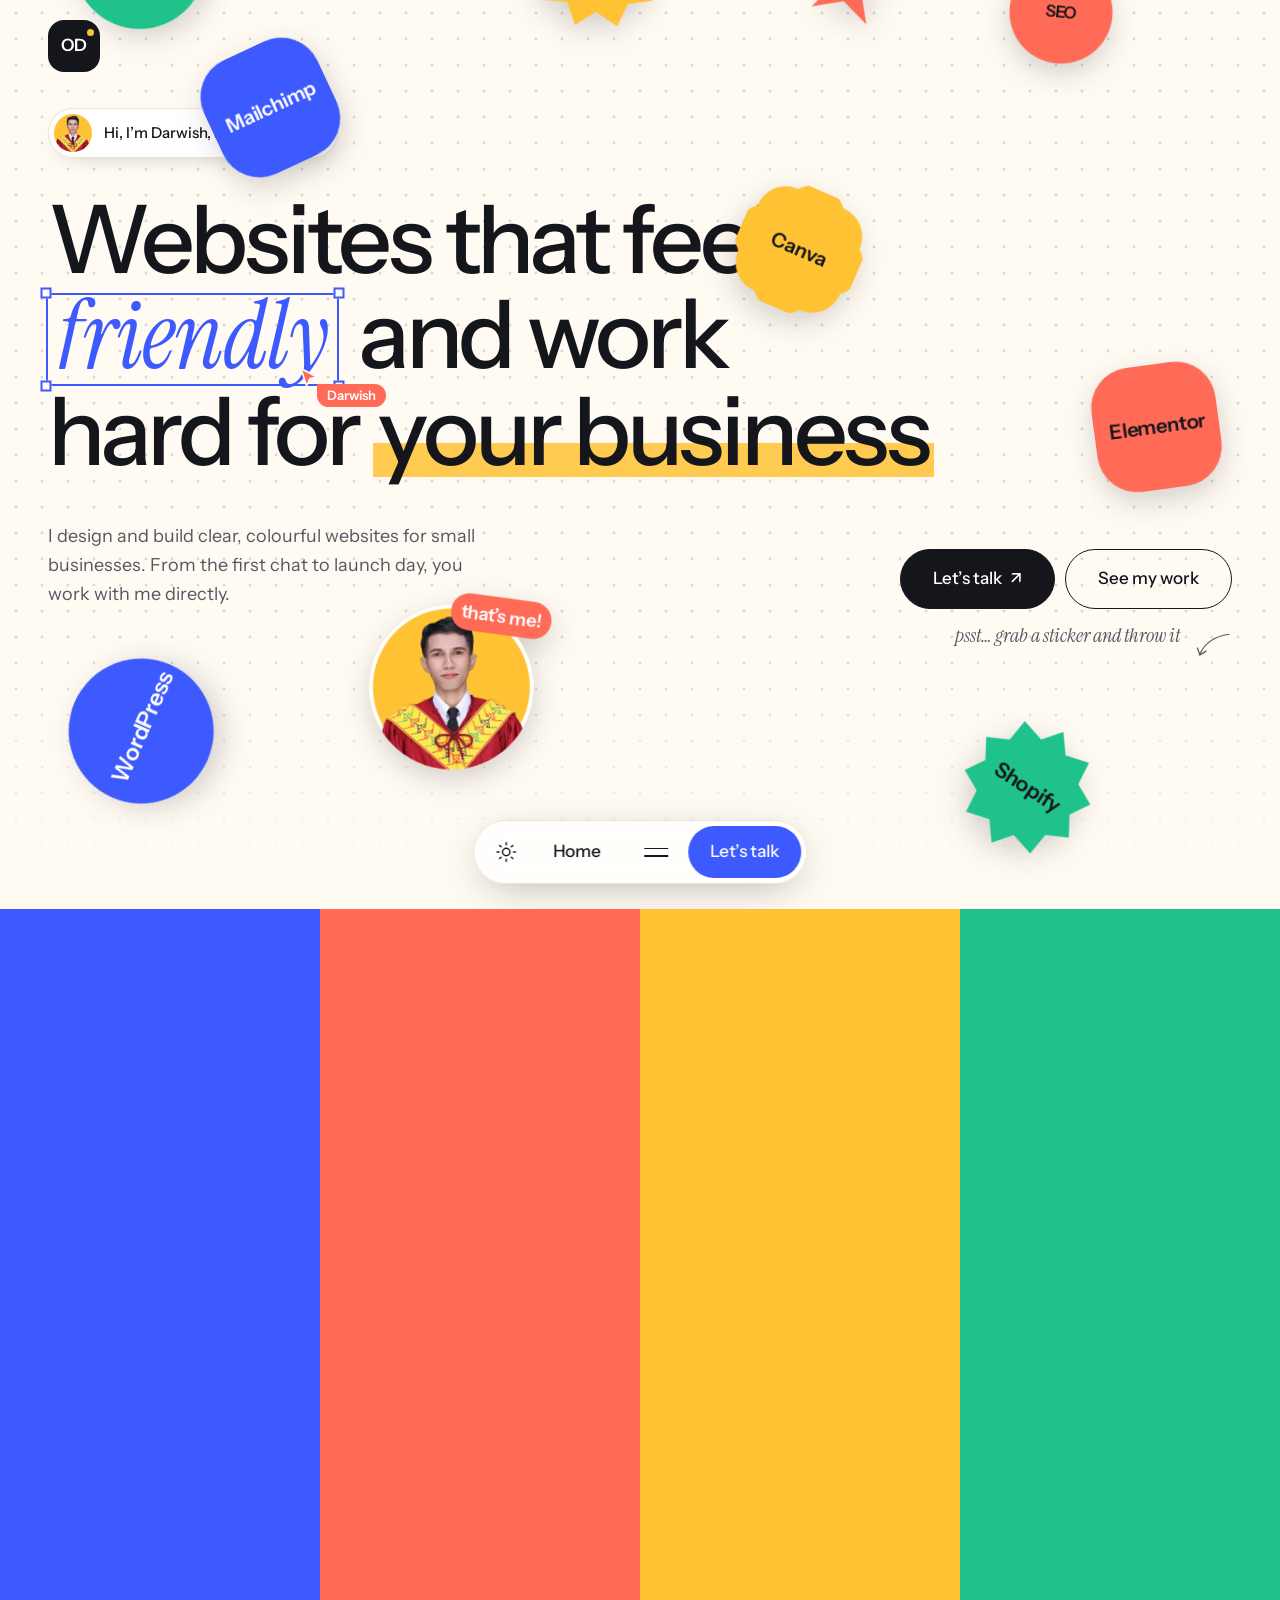
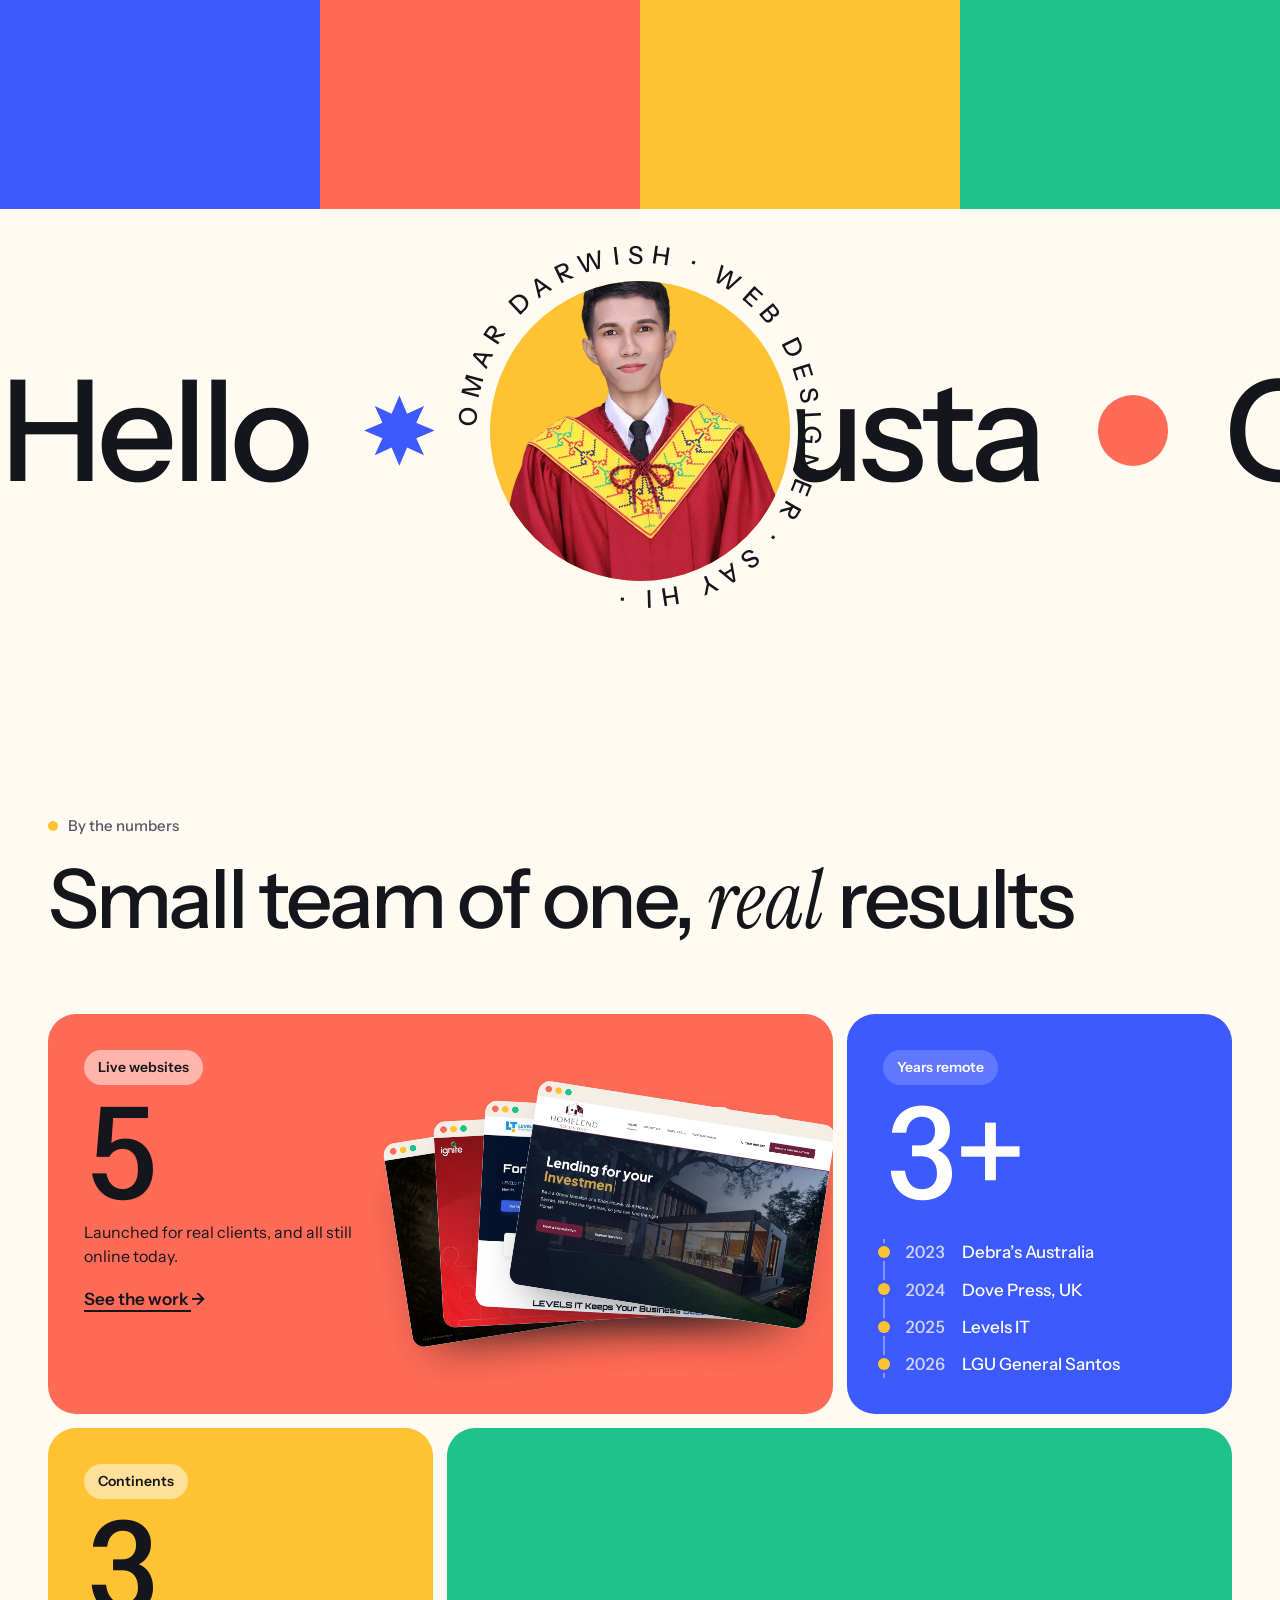
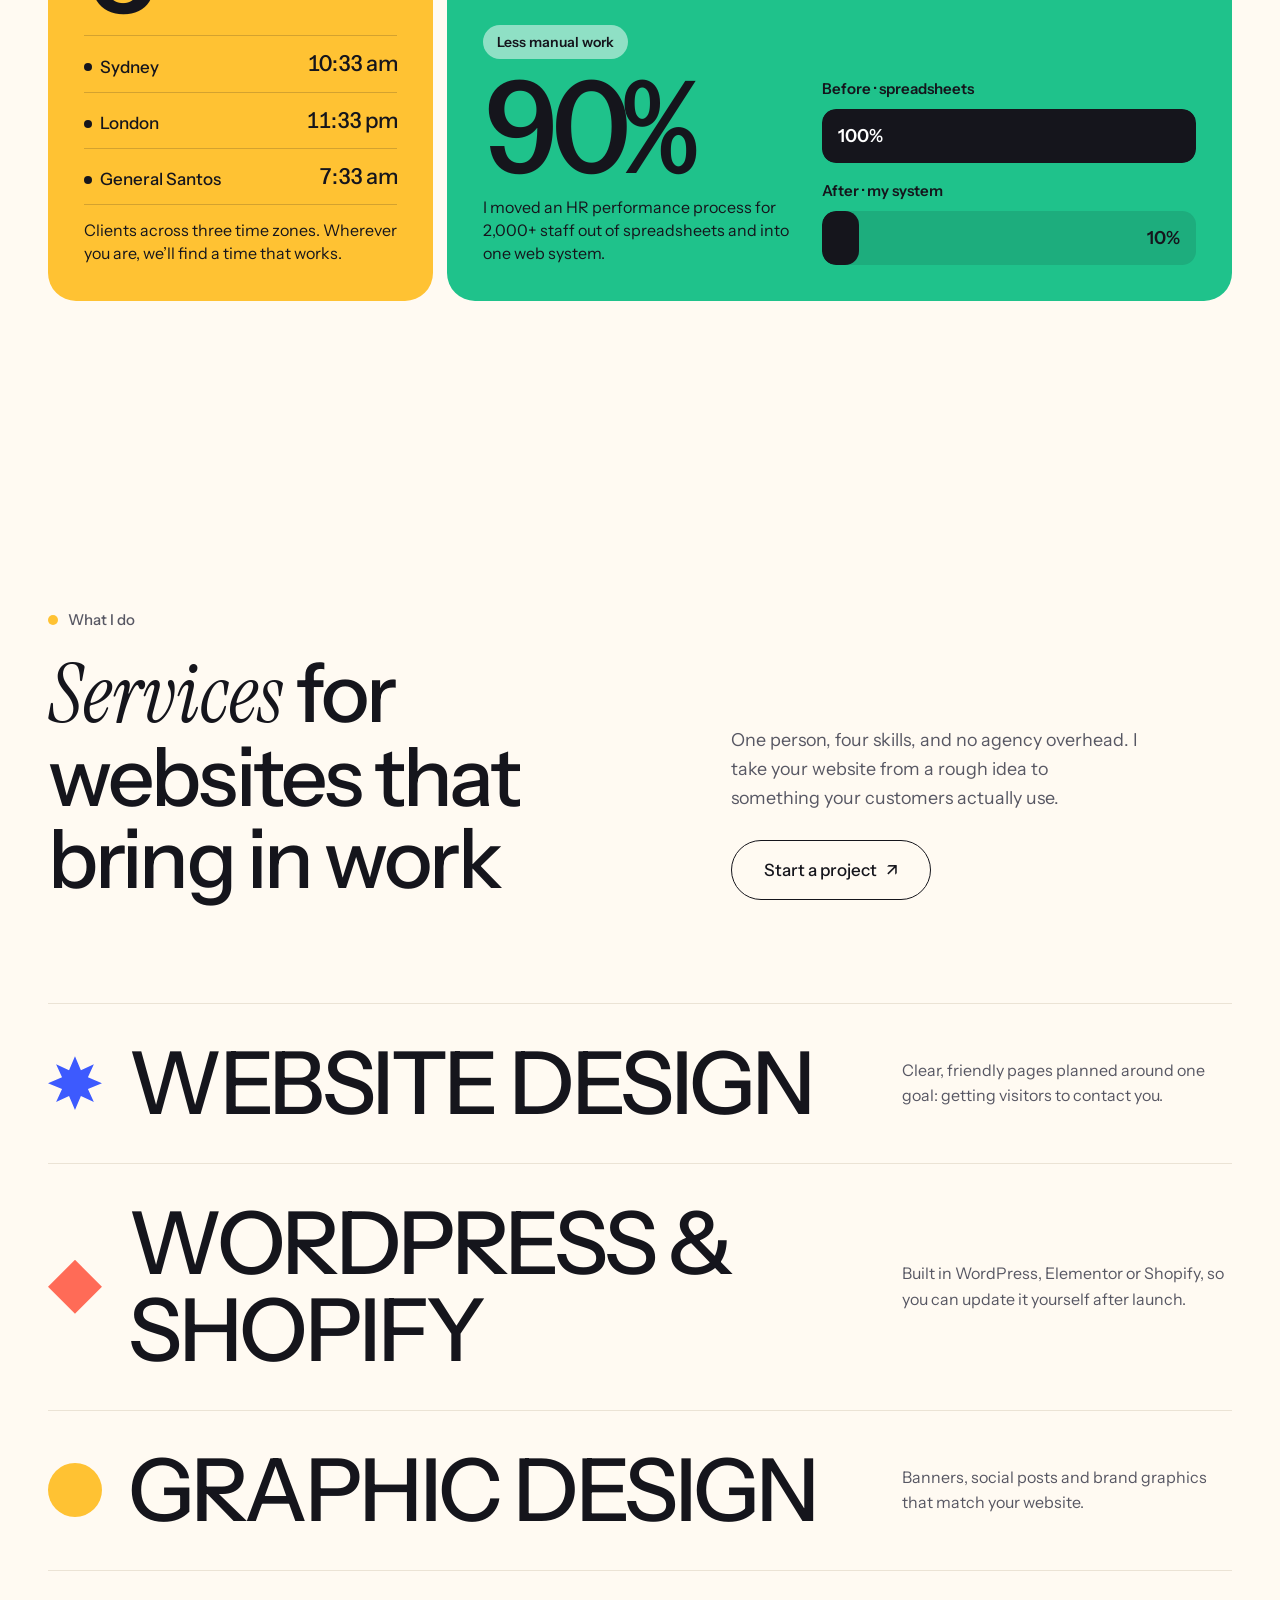
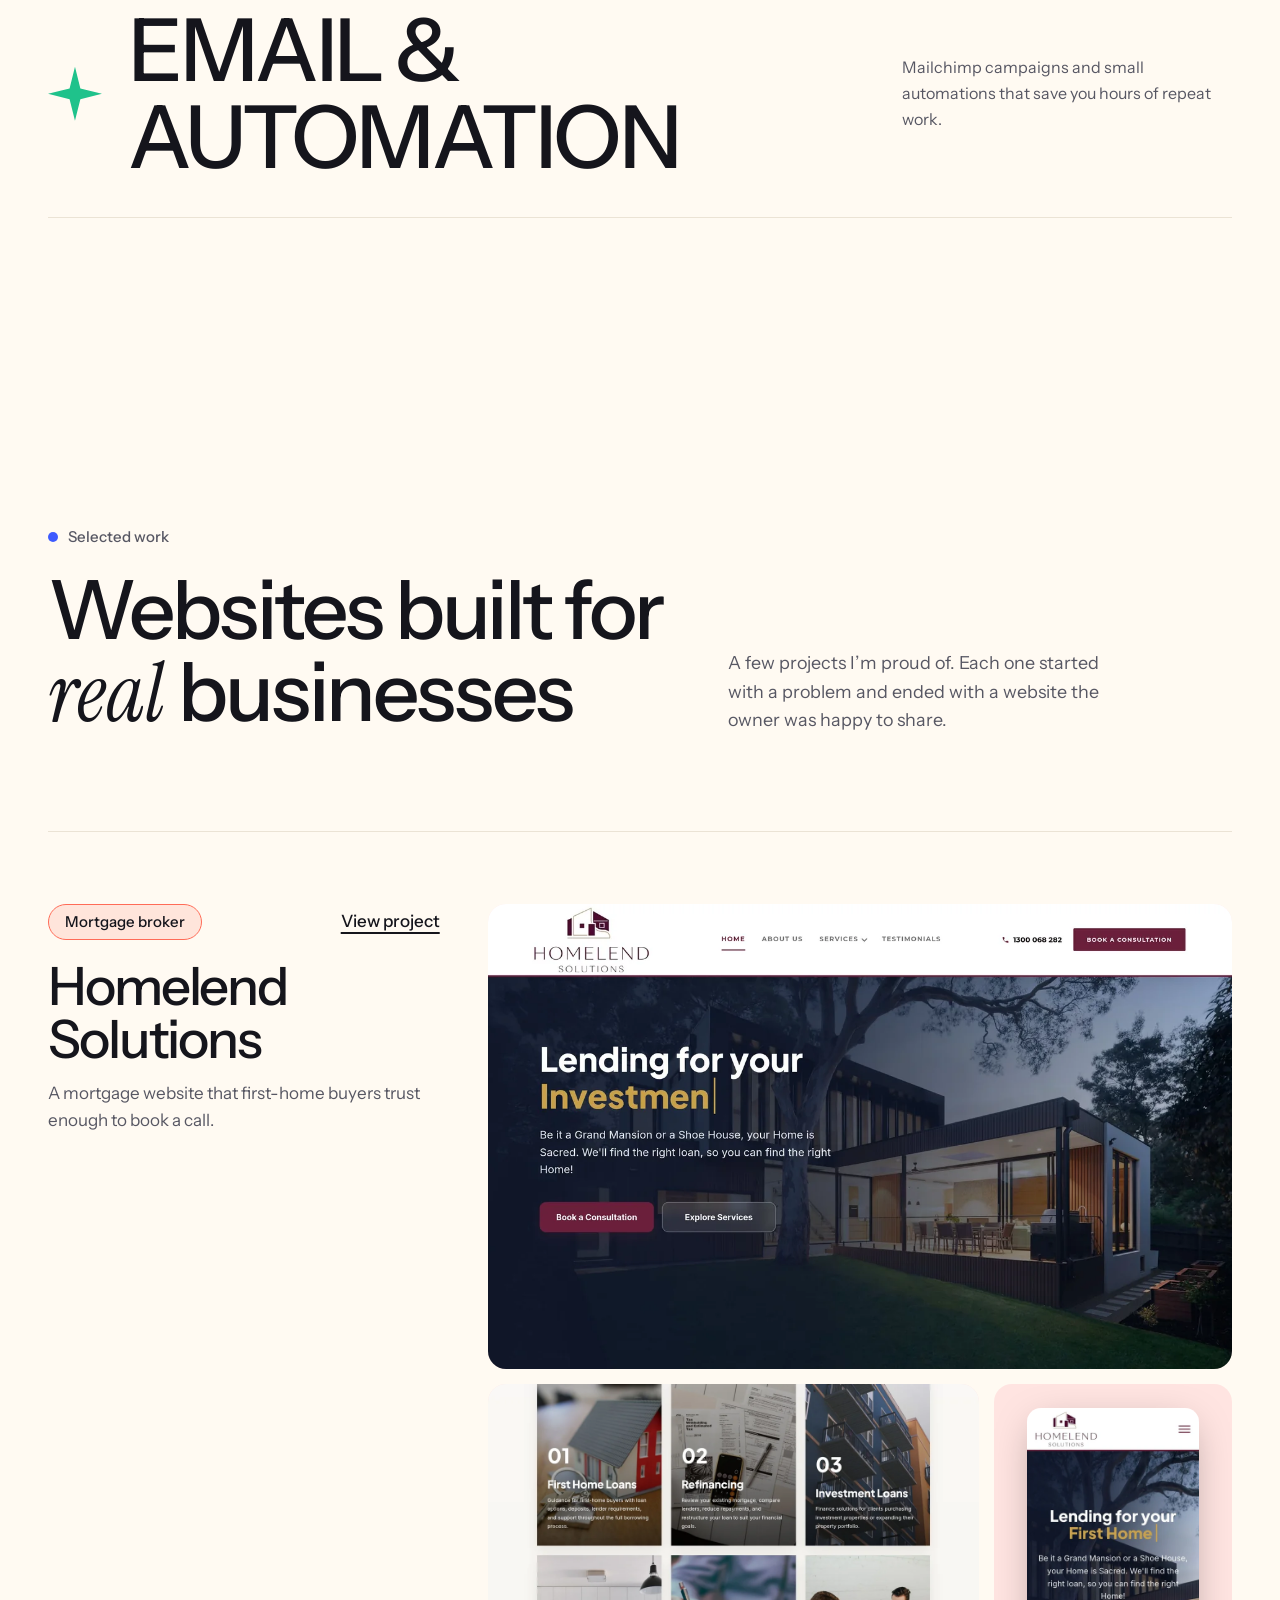
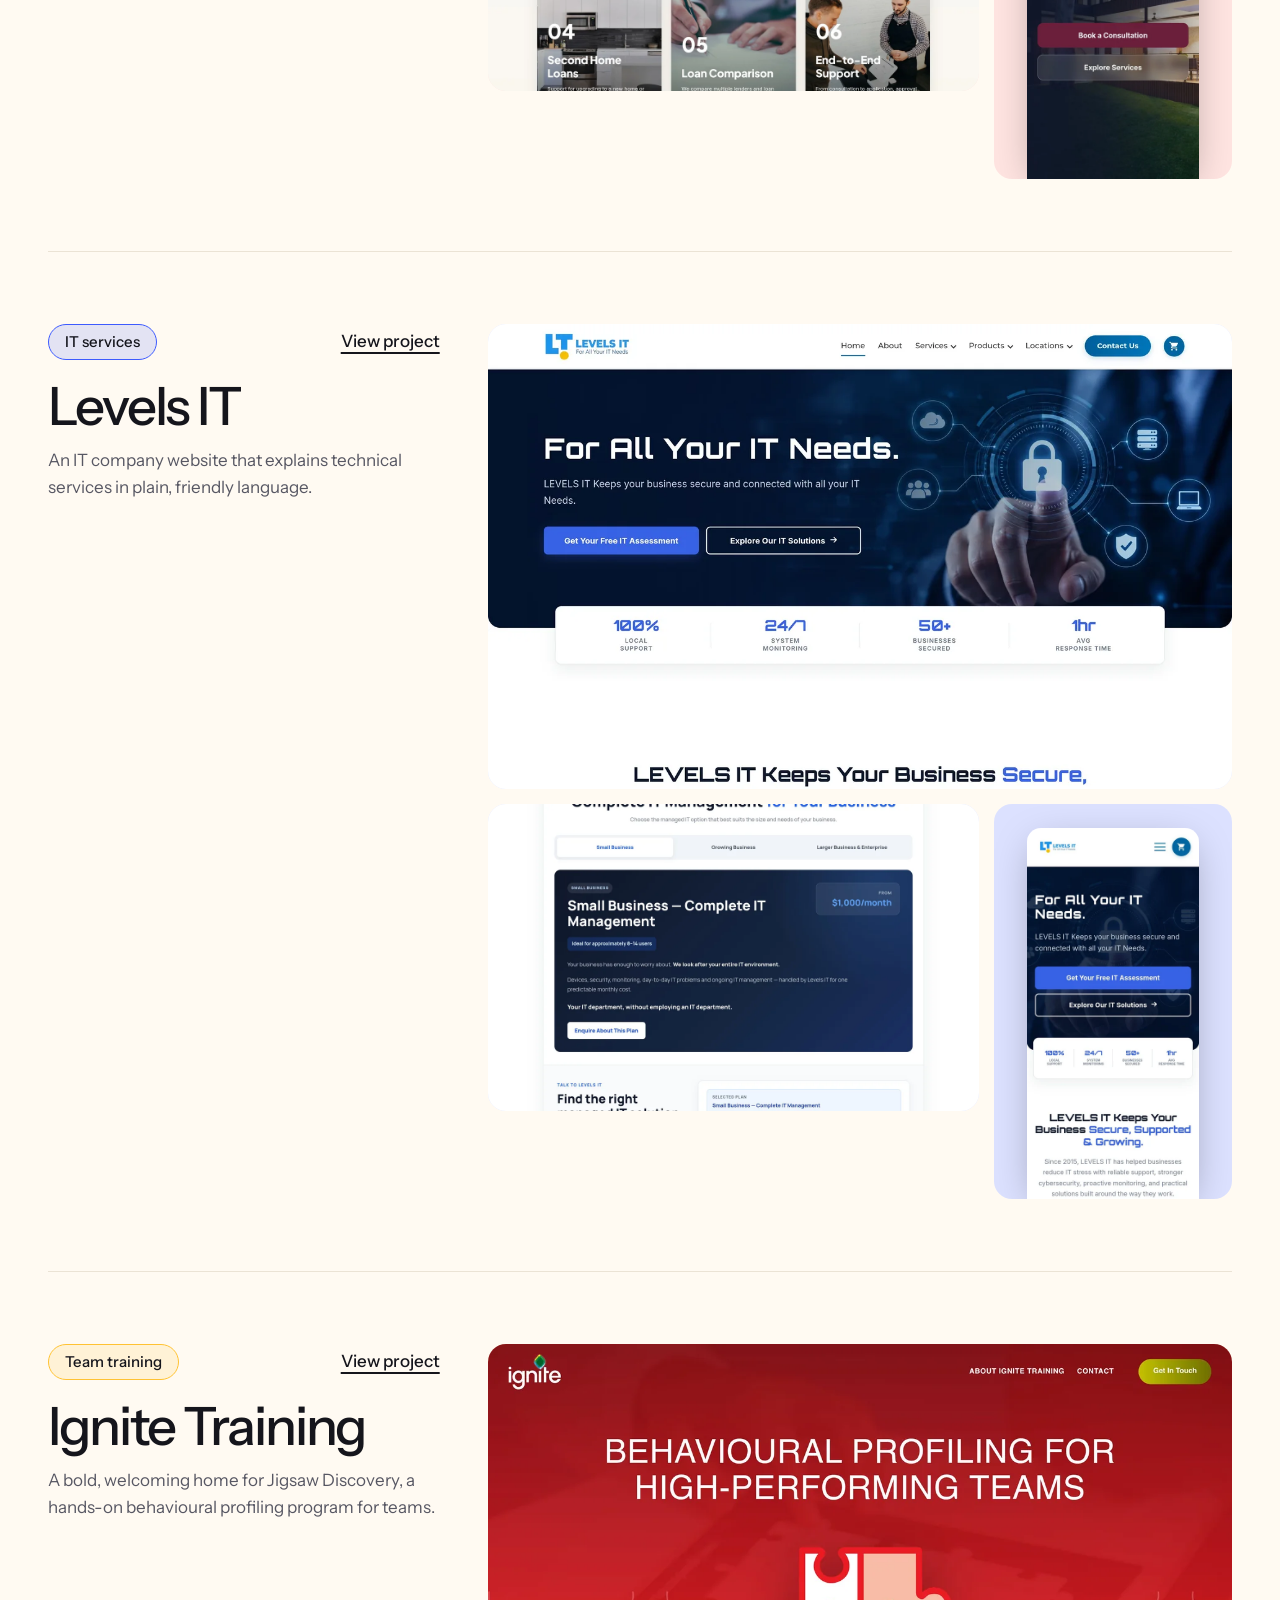
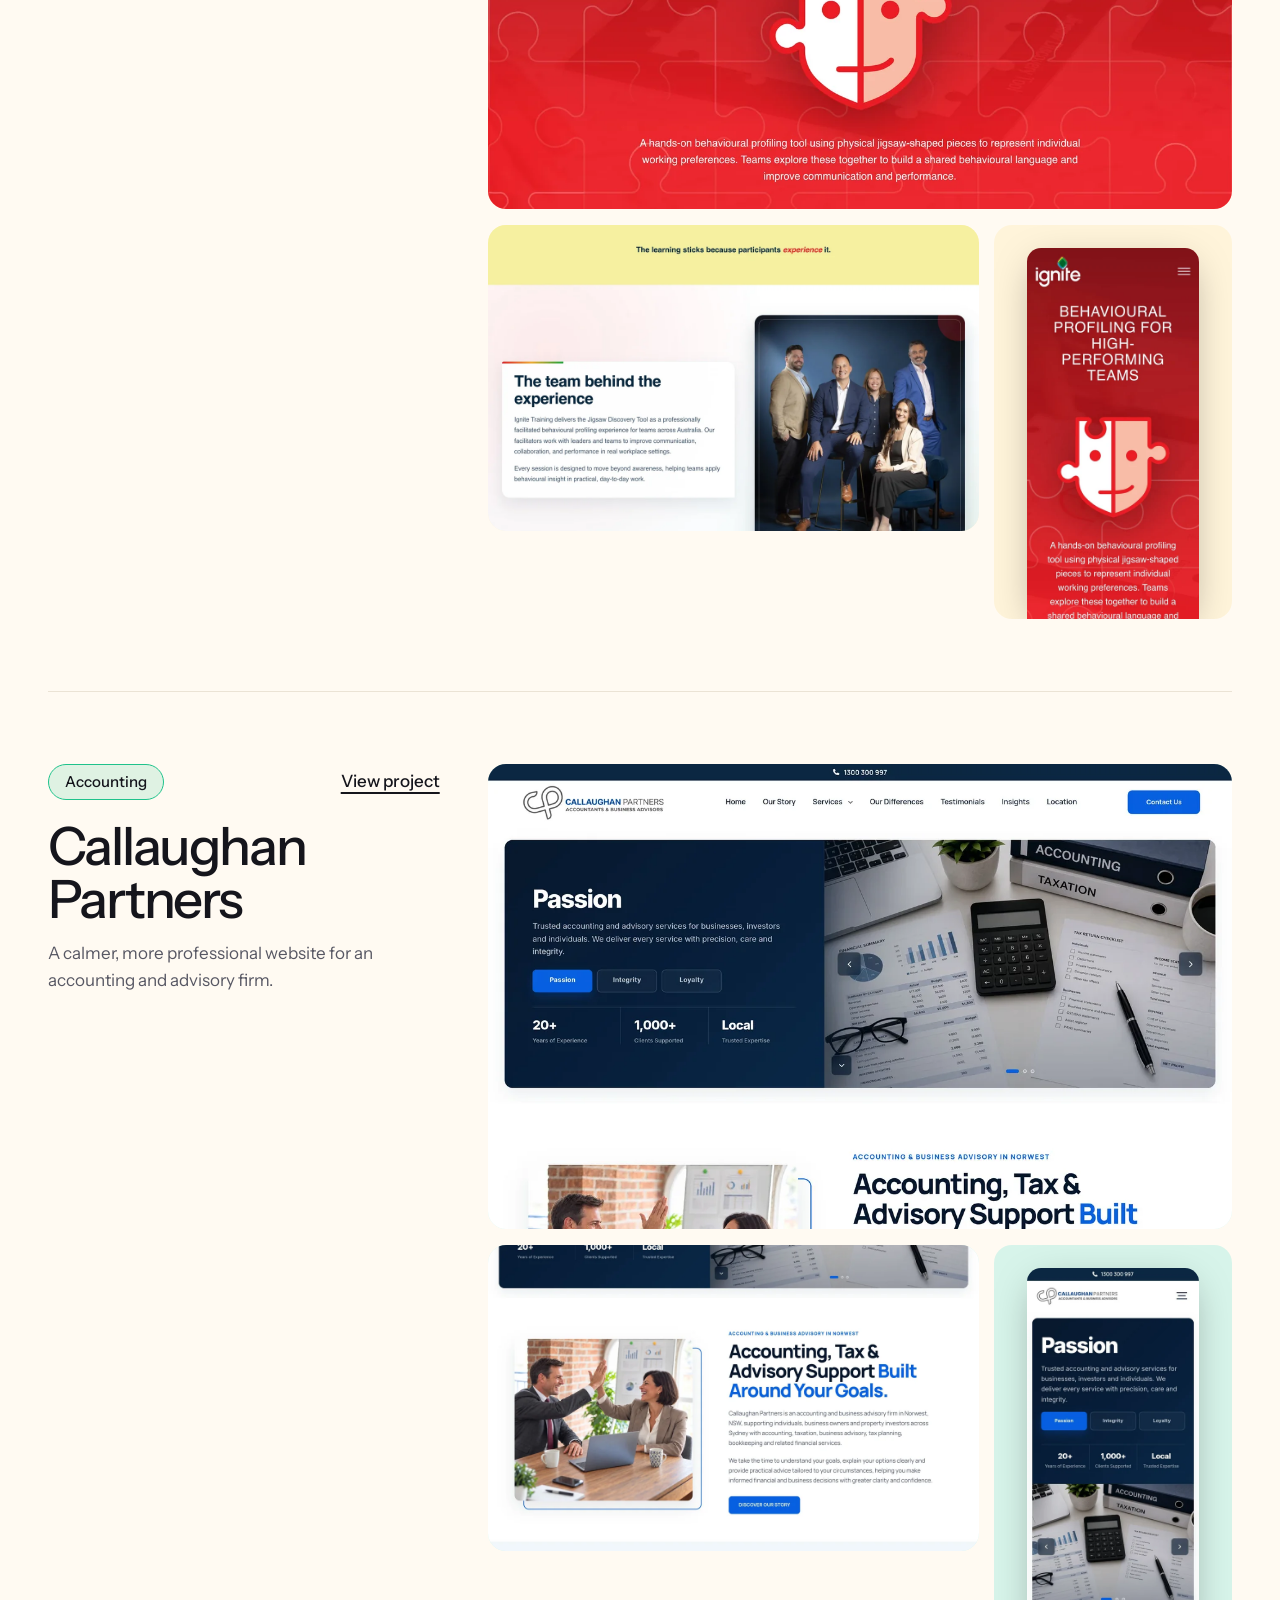
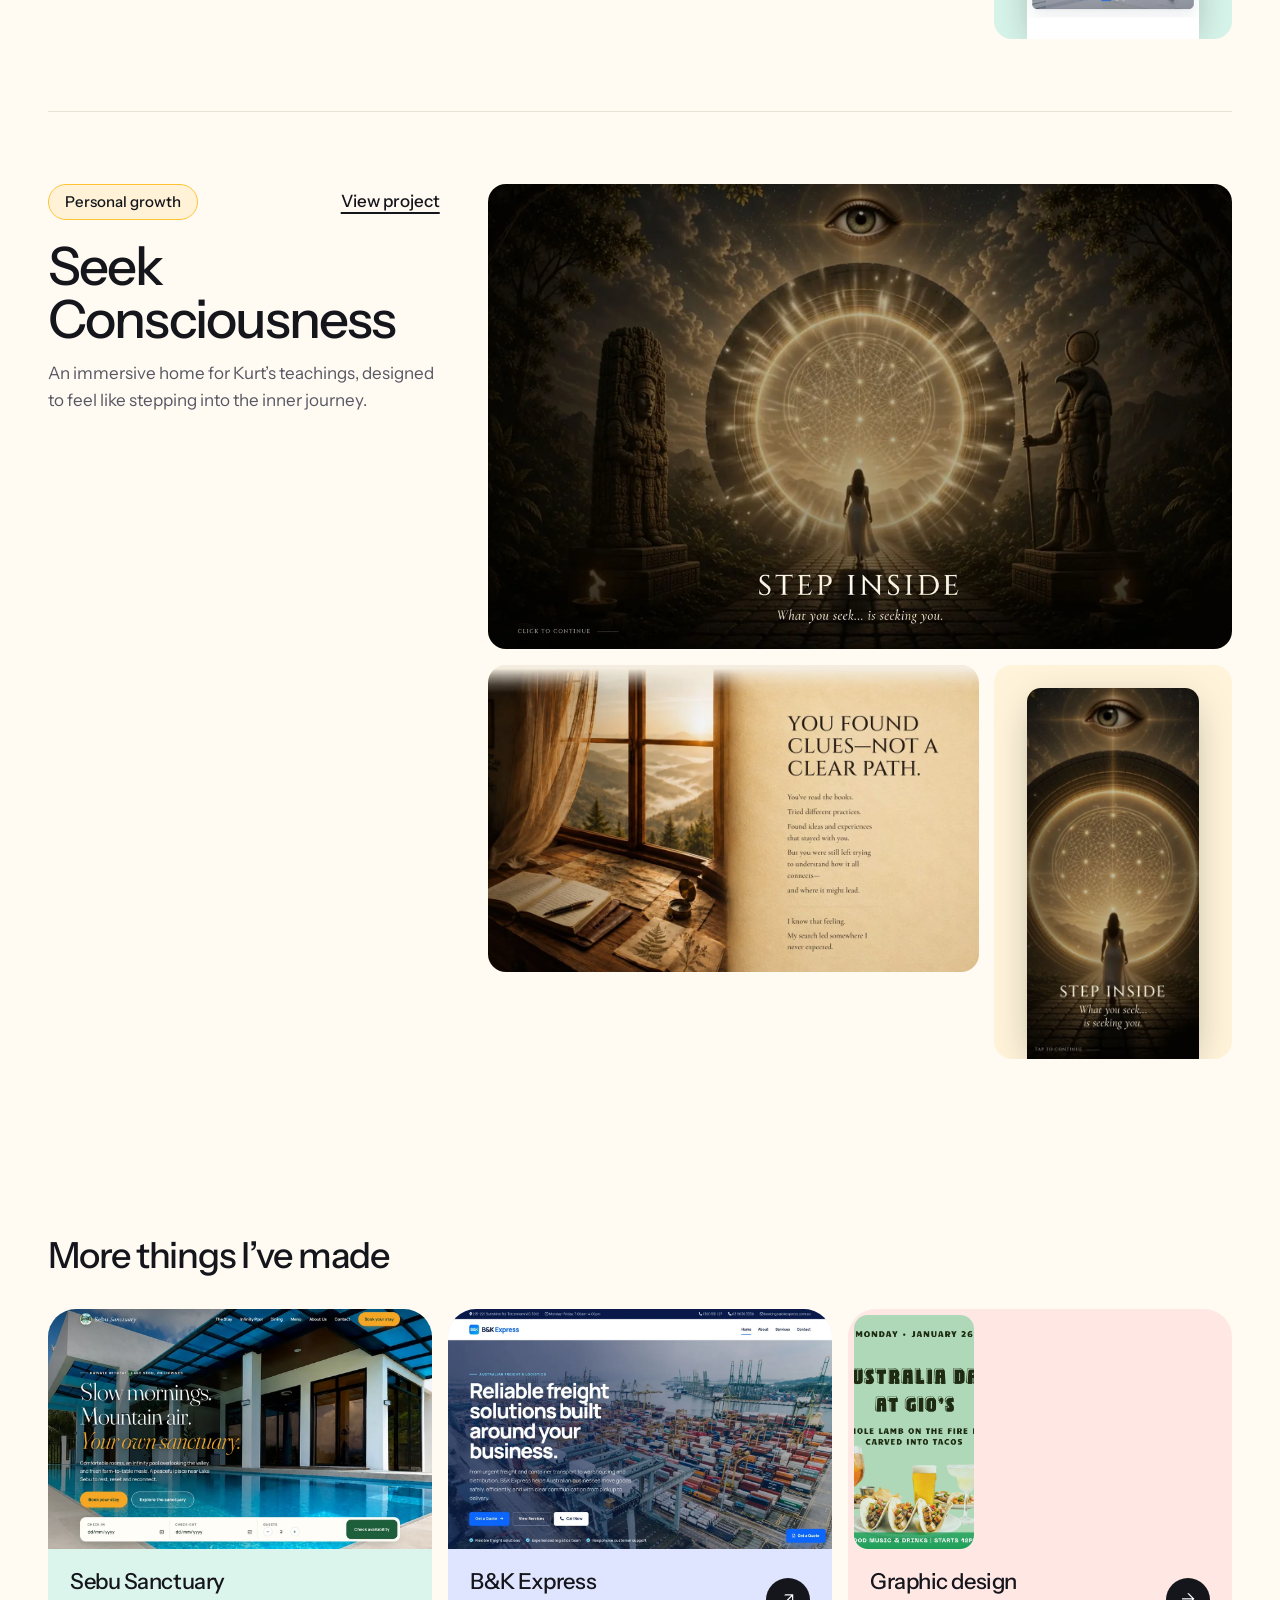
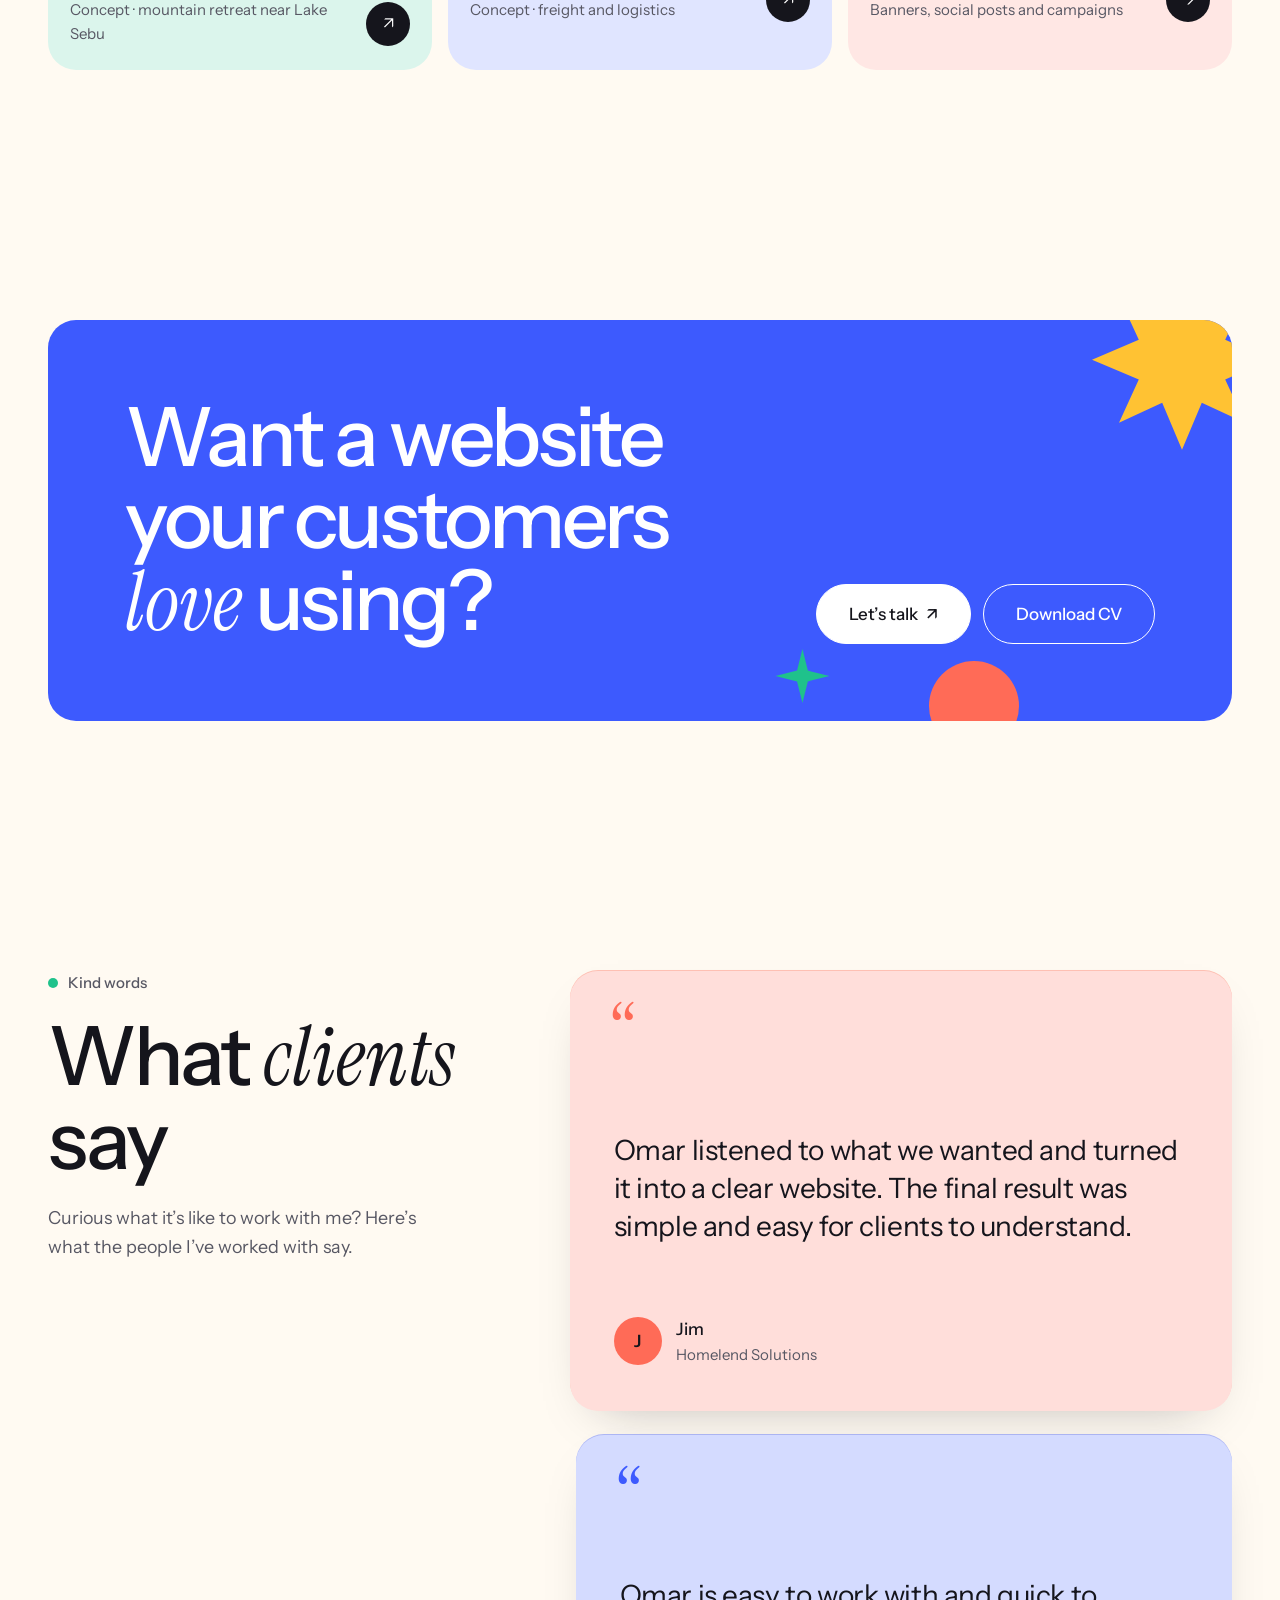
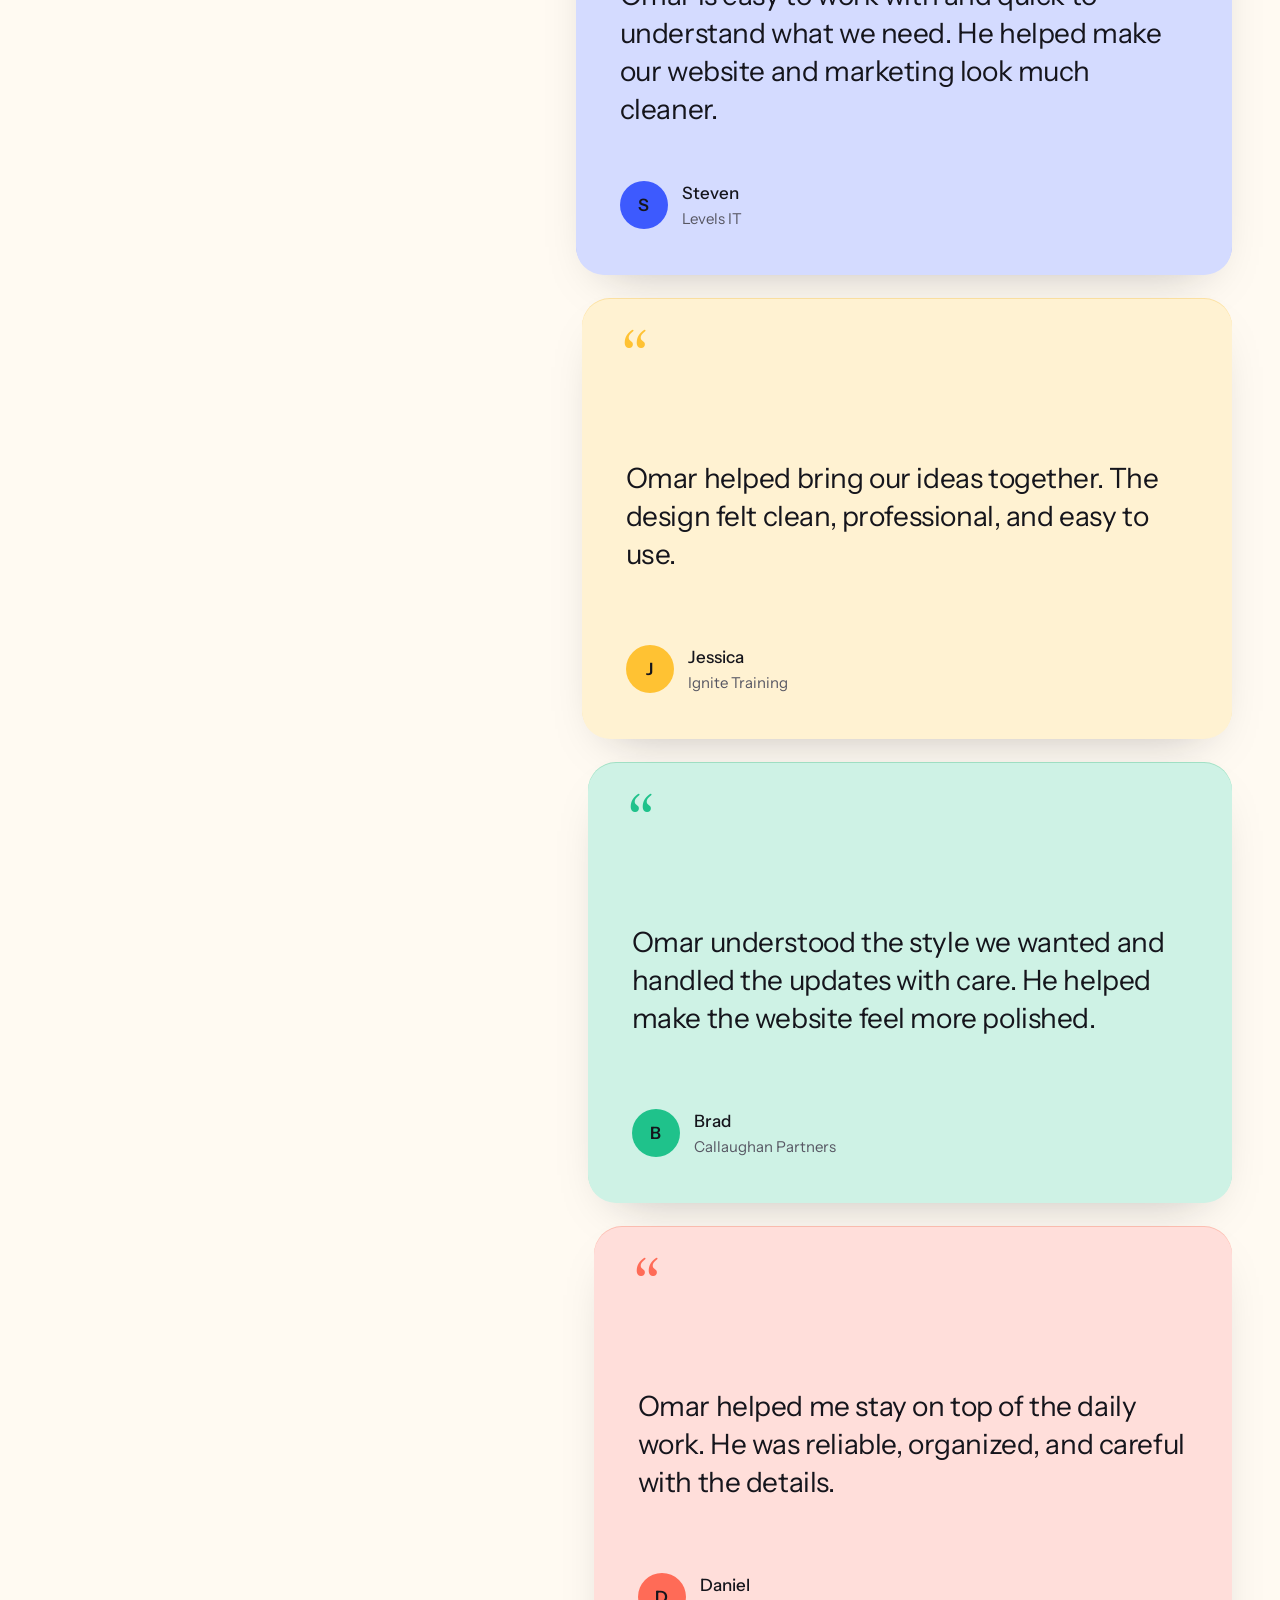
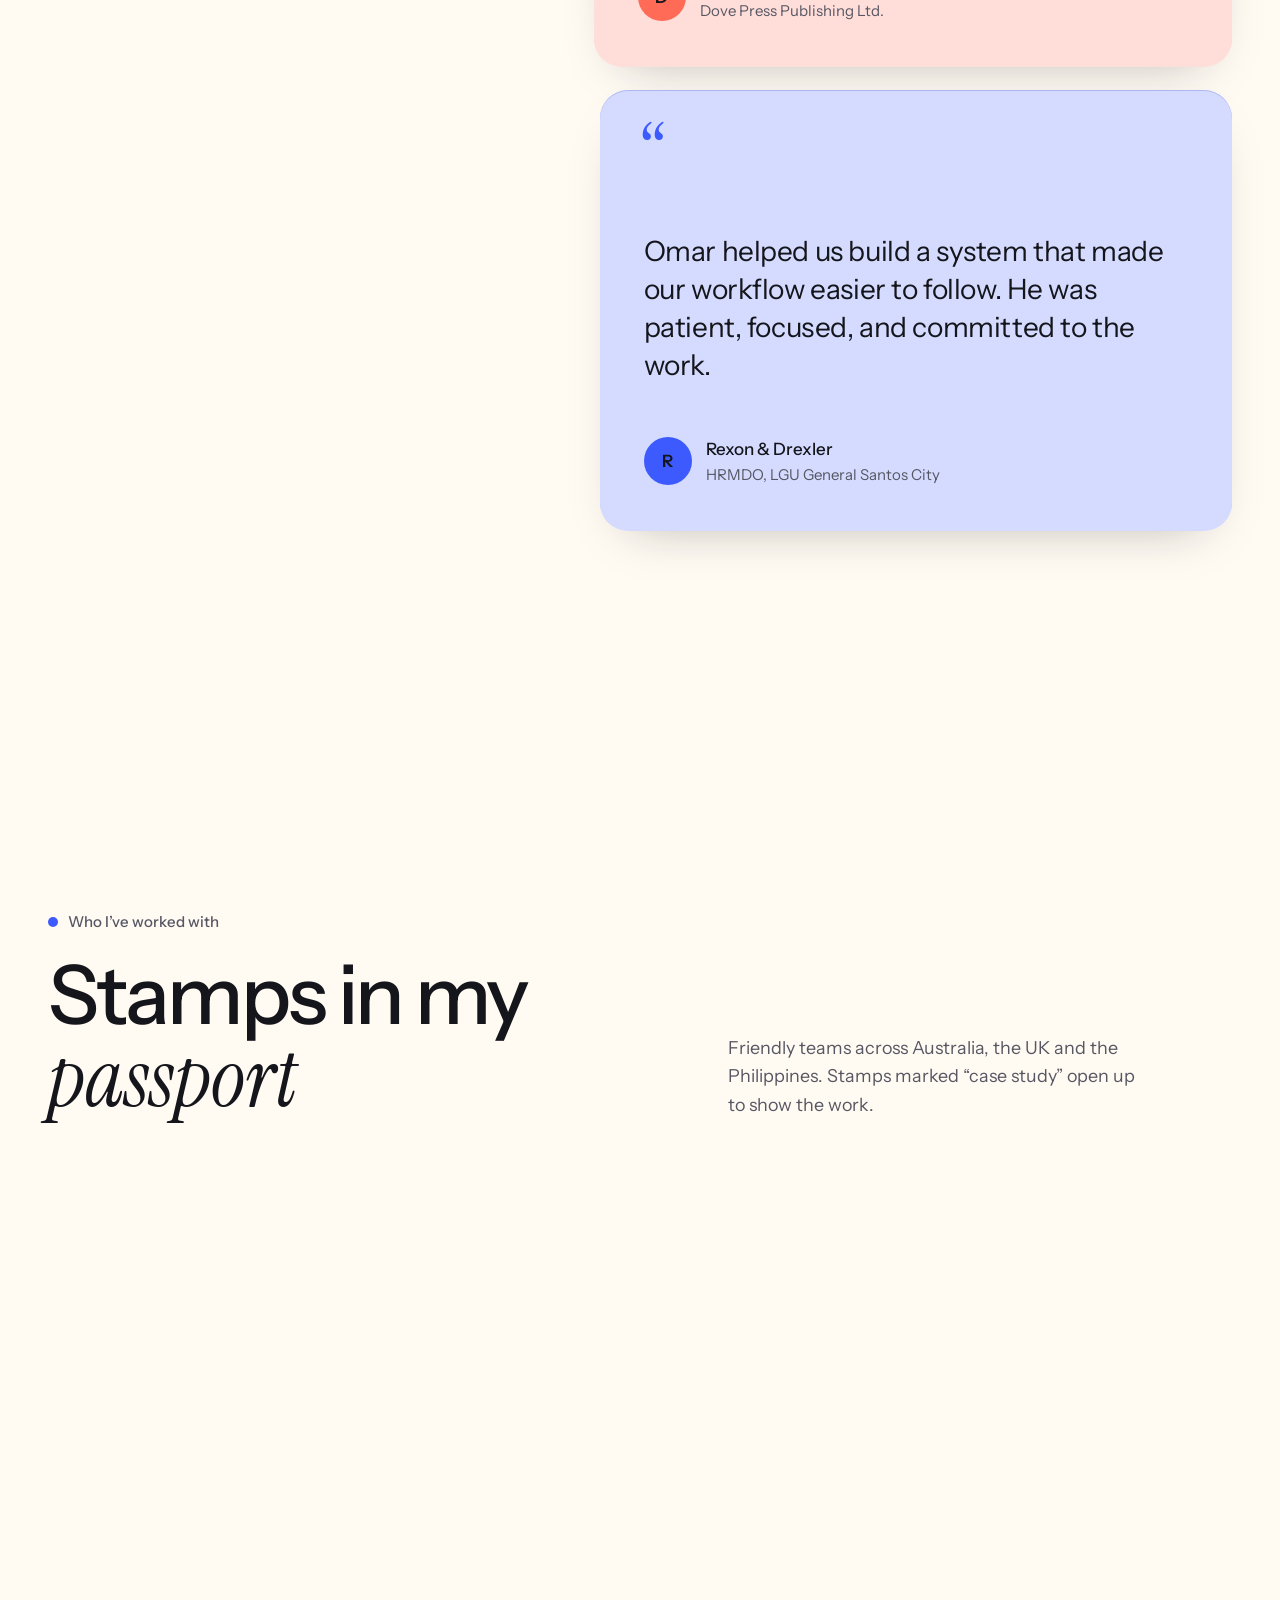
==== commit 79e505d4: "Redesign clients section as a passport page of postage stamps Each client is a perforated stamp with" ====
--- a/index.html
+++ b/index.html
@@ -398,23 +398,105 @@
       </div>
     </section>
 
-    <!-- ============ Clients ============ -->
+    <!-- ============ Clients: stamps in my passport ============ -->
     <section class="section clients" aria-labelledby="clients-title">
       <div class="container">
-        <div data-reveal>
-          <p class="kicker" style="--dot: var(--blue)">Who I’ve worked with</p>
-          <h2 class="section-title" id="clients-title">Friendly <em>teams</em>, near and far</h2>
-        </div>
-        <div class="clients__grid">
-          <div class="client c-blue"><span>Levels IT<small>IT services · AU</small></span></div>
-          <div class="client c-coral"><span>Homelend Solutions<small>Mortgages · AU</small></span></div>
-          <div class="client c-sun"><span>Ignite Training<small>Team training · AU</small></span></div>
-          <div class="client c-mint"><span>Callaughan Partners<small>Accounting · AU</small></span></div>
-          <div class="client c-coral"><span>Dove Press Publishing<small>Publishing · UK</small></span></div>
-          <div class="client c-sun"><span>Debra’s Australia<small>E-commerce · AU</small></span></div>
-          <div class="client c-mint"><span>LGU General Santos City<small>Government · PH</small></span></div>
-          <div class="client c-sun"><span>Seek Consciousness<small>Personal growth</small></span></div>
-          <a class="client client--you" href="#contact"><span>Your business?<small>Let’s make it next ↗</small></span></a>
+        <div class="clients__head">
+          <div data-reveal>
+            <p class="kicker" style="--dot: var(--blue)">Who I’ve worked with</p>
+            <h2 class="section-title" id="clients-title">Stamps in my <em>passport</em></h2>
+          </div>
+          <p class="section-lede" data-reveal style="--d:.1s">Friendly teams across Australia, the UK and the Philippines. Stamps marked “case study” open up to show the work.</p>
+        </div>
+        <div class="stamps">
+          <a class="stamp c-blue" href="work/levels-it.html" data-cursor="Open" data-reveal style="--d:0.00s">
+            <span class="stamp__inner">
+              <span class="stamp__top"><b>AU</b><span>No. 01</span></span>
+              <i class="stamp__glyph glyph glyph--burst" aria-hidden="true"></i>
+              <strong class="stamp__name">Levels IT</strong>
+              <span class="stamp__meta">IT services</span>
+              <span class="stamp__open" aria-hidden="true">Case study ↗</span>
+            </span>
+            <span class="stamp__mark" aria-hidden="true"><b>Australia</b><small>Delivered</small></span>
+          </a>
+          <a class="stamp c-coral" href="work/homelend.html" data-cursor="Open" data-reveal style="--d:0.07s">
+            <span class="stamp__inner">
+              <span class="stamp__top"><b>AU</b><span>No. 02</span></span>
+              <i class="stamp__glyph glyph glyph--diamond" aria-hidden="true"></i>
+              <strong class="stamp__name">Homelend Solutions</strong>
+              <span class="stamp__meta">Mortgages</span>
+              <span class="stamp__open" aria-hidden="true">Case study ↗</span>
+            </span>
+            <span class="stamp__mark" aria-hidden="true"><b>Australia</b><small>Delivered</small></span>
+          </a>
+          <a class="stamp c-sun" href="work/ignite-training.html" data-cursor="Open" data-reveal style="--d:0.14s">
+            <span class="stamp__inner">
+              <span class="stamp__top"><b>AU</b><span>No. 03</span></span>
+              <i class="stamp__glyph glyph glyph--circle" aria-hidden="true"></i>
+              <strong class="stamp__name">Ignite Training</strong>
+              <span class="stamp__meta">Team training</span>
+              <span class="stamp__open" aria-hidden="true">Case study ↗</span>
+            </span>
+            <span class="stamp__mark" aria-hidden="true"><b>Australia</b><small>Delivered</small></span>
+          </a>
+          <a class="stamp c-mint" href="work/callaughan-partners.html" data-cursor="Open" data-reveal style="--d:0.21s">
+            <span class="stamp__inner">
+              <span class="stamp__top"><b>AU</b><span>No. 04</span></span>
+              <i class="stamp__glyph glyph glyph--spark" aria-hidden="true"></i>
+              <strong class="stamp__name">Callaughan Partners</strong>
+              <span class="stamp__meta">Accounting</span>
+              <span class="stamp__open" aria-hidden="true">Case study ↗</span>
+            </span>
+            <span class="stamp__mark" aria-hidden="true"><b>Australia</b><small>Delivered</small></span>
+          </a>
+          <div class="stamp c-blue" data-reveal style="--d:0.28s">
+            <span class="stamp__inner">
+              <span class="stamp__top"><b>UK</b><span>No. 05</span></span>
+              <i class="stamp__glyph glyph glyph--flower" aria-hidden="true"></i>
+              <strong class="stamp__name">Dove Press Publishing</strong>
+              <span class="stamp__meta">Publishing</span>
+              
+            </span>
+            <span class="stamp__mark" aria-hidden="true"><b>United Kingdom</b><small>Delivered</small></span>
+          </div>
+          <div class="stamp c-coral" data-reveal style="--d:0.35s">
+            <span class="stamp__inner">
+              <span class="stamp__top"><b>AU</b><span>No. 06</span></span>
+              <i class="stamp__glyph glyph glyph--burst" aria-hidden="true"></i>
+              <strong class="stamp__name">Debra’s Australia</strong>
+              <span class="stamp__meta">E-commerce</span>
+              
+            </span>
+            <span class="stamp__mark" aria-hidden="true"><b>Australia</b><small>Delivered</small></span>
+          </div>
+          <div class="stamp c-mint" data-reveal style="--d:0.42s">
+            <span class="stamp__inner">
+              <span class="stamp__top"><b>PH</b><span>No. 07</span></span>
+              <i class="stamp__glyph glyph glyph--diamond" aria-hidden="true"></i>
+              <strong class="stamp__name">LGU General Santos City</strong>
+              <span class="stamp__meta">Government</span>
+              
+            </span>
+            <span class="stamp__mark" aria-hidden="true"><b>Philippines</b><small>Delivered</small></span>
+          </div>
+          <a class="stamp c-sun" href="work/seek-consciousness.html" data-cursor="Open" data-reveal style="--d:0.49s">
+            <span class="stamp__inner">
+              <span class="stamp__top"><b>WW</b><span>No. 08</span></span>
+              <i class="stamp__glyph glyph glyph--spark" aria-hidden="true"></i>
+              <strong class="stamp__name">Seek Consciousness</strong>
+              <span class="stamp__meta">Personal growth</span>
+              <span class="stamp__open" aria-hidden="true">Case study ↗</span>
+            </span>
+            <span class="stamp__mark" aria-hidden="true"><b>Worldwide</b><small>Delivered</small></span>
+          </a>
+          <a class="stamp stamp--slot" href="#contact" data-reveal style="--d:0.56s">
+            <span class="stamp__inner">
+              <span class="stamp__top"><b>??</b><span>No. 09</span></span>
+              <span class="stamp__plus" aria-hidden="true">+</span>
+              <strong class="stamp__name">Your business?</strong>
+              <span class="stamp__meta">Your stamp goes here ↗</span>
+            </span>
+          </a>
         </div>
       </div>
     </section>
--- a/css/style.css
+++ b/css/style.css
@@ -1225,41 +1225,202 @@
 }
 
 /* ==========================================================================
-   Clients grid
+   Clients — stamps in my passport
    ========================================================================== */
-.clients__grid {
+.clients__head { display: grid; gap: 24px; margin-bottom: clamp(48px, 7vw, 88px); }
+@media (min-width: 900px) {
+  .clients__head { grid-template-columns: 1.3fr 1fr; align-items: end; }
+}
+
+.stamps {
+  display: flex;
+  flex-wrap: wrap;
+  justify-content: center;
+  gap: clamp(22px, 3.4vw, 44px) clamp(14px, 2.6vw, 36px);
+}
+
+.stamp {
+  --r: 0deg;
+  --y: 0px;
+  --paper: #fffdf8;
+  --hole: 4.5px;
+  position: relative;
+  display: block;
+  flex: 0 0 calc(50% - 8px);
+  min-width: 0;
+  padding: 9px;
+  color: #15151c;
+  text-decoration: none;
+  /* Perforated edge: transparent half-circles bitten out of the paper border */
+  background: radial-gradient(circle, transparent var(--hole), var(--paper) calc(var(--hole) + .5px)) -9px -9px / 18px 18px round;
+  filter: drop-shadow(0 12px 18px rgba(21, 21, 28, .16));
+  transform: rotate(var(--r)) translateY(var(--y));
+  transition: transform .6s var(--ease), filter .6s var(--ease);
+}
+.stamp:nth-child(1) { --r: -4deg; }
+.stamp:nth-child(2) { --r: 3deg; }
+.stamp:nth-child(3) { --r: -2deg; }
+.stamp:nth-child(4) { --r: 4deg; }
+.stamp:nth-child(5) { --r: 2.5deg; }
+.stamp:nth-child(6) { --r: -3deg; }
+.stamp:nth-child(7) { --r: 3deg; }
+.stamp:nth-child(8) { --r: -2.5deg; }
+.stamp:nth-child(9) { --r: 1.5deg; }
+
+/* Entrance: stamps get slapped down onto the page */
+.js .stamp[data-reveal] {
+  opacity: 0;
+  transform: rotate(calc(var(--r) * 4)) translateY(50px) scale(.88);
+  transition: opacity .7s var(--ease), transform .9s var(--ease), filter .6s var(--ease);
+  transition-delay: var(--d, 0s);
+}
+.js .stamp[data-reveal].is-in { opacity: 1; transform: rotate(var(--r)) translateY(var(--y)); }
+@media (hover: hover) {
+  .stamp[data-reveal].is-in:hover,
+  .stamp:hover {
+    transform: rotate(0deg) translateY(calc(var(--y) - 10px)) scale(1.04);
+    filter: drop-shadow(0 22px 28px rgba(21, 21, 28, .24));
+    transition-delay: 0s;
+    z-index: 2;
+  }
+}
+
+.stamp__inner {
+  position: relative;
+  display: flex;
+  flex-direction: column;
+  min-height: clamp(200px, 22vw, 260px);
+  padding: clamp(12px, 1.6vw, 18px);
+  background: var(--c);
+  box-shadow: inset 0 0 0 1.5px rgba(21, 21, 28, .14);
+  overflow: hidden;
+}
+/* Fine engraved lines, like real stamp printing */
+.stamp__inner::before {
+  content: "";
+  position: absolute;
+  inset: 0;
+  background: repeating-linear-gradient(135deg, rgba(255, 255, 255, .12) 0 1px, transparent 1px 7px);
+  pointer-events: none;
+}
+.stamp.c-blue .stamp__inner { color: #fff; }
+.stamp__top {
+  position: relative;
   display: grid;
-  grid-template-columns: repeat(2, minmax(0, 1fr));
-  margin-top: clamp(40px, 6vw, 72px);
-  border-top: 1px solid var(--stroke);
-  border-left: 1px solid var(--stroke);
-}
-.client {
-  position: relative;
+  justify-items: start;
+  gap: 4px;
+  font-size: .75rem;
+  font-weight: 600;
+  letter-spacing: .08em;
+  text-transform: uppercase;
+}
+.stamp__top b { font-size: clamp(1.25rem, 2.2vw, 1.75rem); letter-spacing: -.02em; line-height: 1; }
+.stamp__glyph {
+  position: relative;
+  width: clamp(34px, 4.4vw, 52px);
+  height: clamp(34px, 4.4vw, 52px);
+  margin: auto 0 14px;
+  background: currentColor;
+  opacity: .9;
+  transition: transform .9s var(--ease);
+}
+.stamp:hover .stamp__glyph { transform: rotate(180deg) scale(1.1); }
+.stamp__name {
+  position: relative;
+  font-size: clamp(1rem, 1.9vw, 1.5rem);
+  overflow-wrap: anywhere;
+  hyphens: auto;
+  font-weight: 500;
+  line-height: 1.1;
+  letter-spacing: -.02em;
+}
+.stamp__meta { position: relative; margin-top: 4px; font-size: .875rem; opacity: .8; }
+.stamp__open {
+  position: relative;
+  align-self: flex-start;
+  margin-top: 10px;
+  padding: 4px 9px;
+  border-radius: 999px;
+  background: #15151c;
+  color: #fff;
+  font-size: .6875rem;
+  font-weight: 600;
+  white-space: nowrap;
+}
+
+/* Ink postmark, stamped on after each stamp lands */
+.stamp__mark {
+  position: absolute;
+  top: -14px;
+  right: -12px;
+  z-index: 1;
+  display: grid;
+  place-content: center;
+  width: clamp(66px, 7vw, 90px);
+  aspect-ratio: 1;
+  border: 2px solid currentColor;
+  border-radius: 50%;
+  box-shadow: inset 0 0 0 3px transparent, inset 0 0 0 4.5px currentColor;
+  color: rgba(21, 21, 28, .72);
+  text-align: center;
+  line-height: 1.05;
+  opacity: 0;
+  transform: rotate(-16deg) scale(1.8);
+  transition: opacity .25s ease, transform .35s cubic-bezier(.3, 1.6, .5, 1);
+  transition-delay: calc(var(--d, 0s) + .7s);
+  pointer-events: none;
+}
+.stamp__mark::before {
+  content: "";
+  position: absolute;
+  right: 88%;
+  top: 50%;
+  width: clamp(30px, 5vw, 70px);
+  height: 22px;
+  background: repeating-linear-gradient(to bottom, currentColor 0 2px, transparent 2px 7px);
+  transform: translateY(-50%);
+}
+.stamp__mark b { font-size: clamp(.5rem, .7vw, .625rem); font-weight: 700; letter-spacing: .08em; text-transform: uppercase; padding: 0 6px; }
+.stamp__mark small { margin-top: 3px; font-size: .5rem; font-weight: 600; letter-spacing: .14em; text-transform: uppercase; }
+.stamp.is-in .stamp__mark,
+html:not(.js) .stamp__mark { opacity: 1; transform: rotate(-16deg) scale(1); }
+
+/* The empty slot for the next client */
+.stamp--slot {
+  background: none;
+  filter: none;
+}
+.stamp--slot .stamp__inner {
+  background: transparent;
+  color: var(--ink);
+  border: 2px dashed color-mix(in srgb, var(--ink) 35%, transparent);
+  box-shadow: none;
+  transition: background-color .4s var(--ease), border-color .4s var(--ease), color .4s;
+}
+.stamp--slot .stamp__inner::before { display: none; }
+.stamp__plus {
   display: grid;
   place-items: center;
-  min-height: clamp(120px, 14vw, 180px);
-  padding: 16px;
-  border-right: 1px solid var(--stroke);
-  border-bottom: 1px solid var(--stroke);
-  text-align: center;
-  font-size: clamp(1rem, 1.8vw, 1.375rem);
-  font-weight: 500;
-  letter-spacing: -.01em;
-  line-height: 1.2;
-  transition: background-color .4s var(--ease), color .4s;
-}
-.client small { display: block; margin-top: 4px; color: var(--muted); font-size: .8125rem; font-weight: 400; letter-spacing: .02em; }
-.client:hover { background: color-mix(in srgb, var(--c) 18%, transparent); }
-.client--you {
+  width: clamp(40px, 4.6vw, 56px);
+  aspect-ratio: 1;
+  margin: auto 0 14px;
+  border-radius: 50%;
   background: var(--sun);
   color: #15151c;
-  text-decoration: none;
-}
-.client--you small { color: #15151c; opacity: .75; }
-.client--you:hover { background: var(--coral); }
-@media (max-width: 899px) { .client--you { grid-column: 1 / -1; } }
-@media (min-width: 900px) { .clients__grid { grid-template-columns: repeat(3, minmax(0, 1fr)); } }
+  font-size: 1.75rem;
+  line-height: 1;
+  transition: transform .6s var(--ease);
+}
+.stamp--slot:hover .stamp__inner { background: var(--sun); border-color: #15151c; color: #15151c; }
+.stamp--slot:hover .stamp__plus { background: #15151c; color: var(--sun); transform: rotate(90deg); }
+
+@media (min-width: 700px) {
+  .stamp { flex-basis: calc(33.333% - 24px); }
+}
+@media (min-width: 1100px) {
+  .stamp { flex-basis: calc(25% - 27px); }
+  .stamp:nth-child(even) { --y: 22px; }
+}
 
 /* ==========================================================================
    Footer / contact
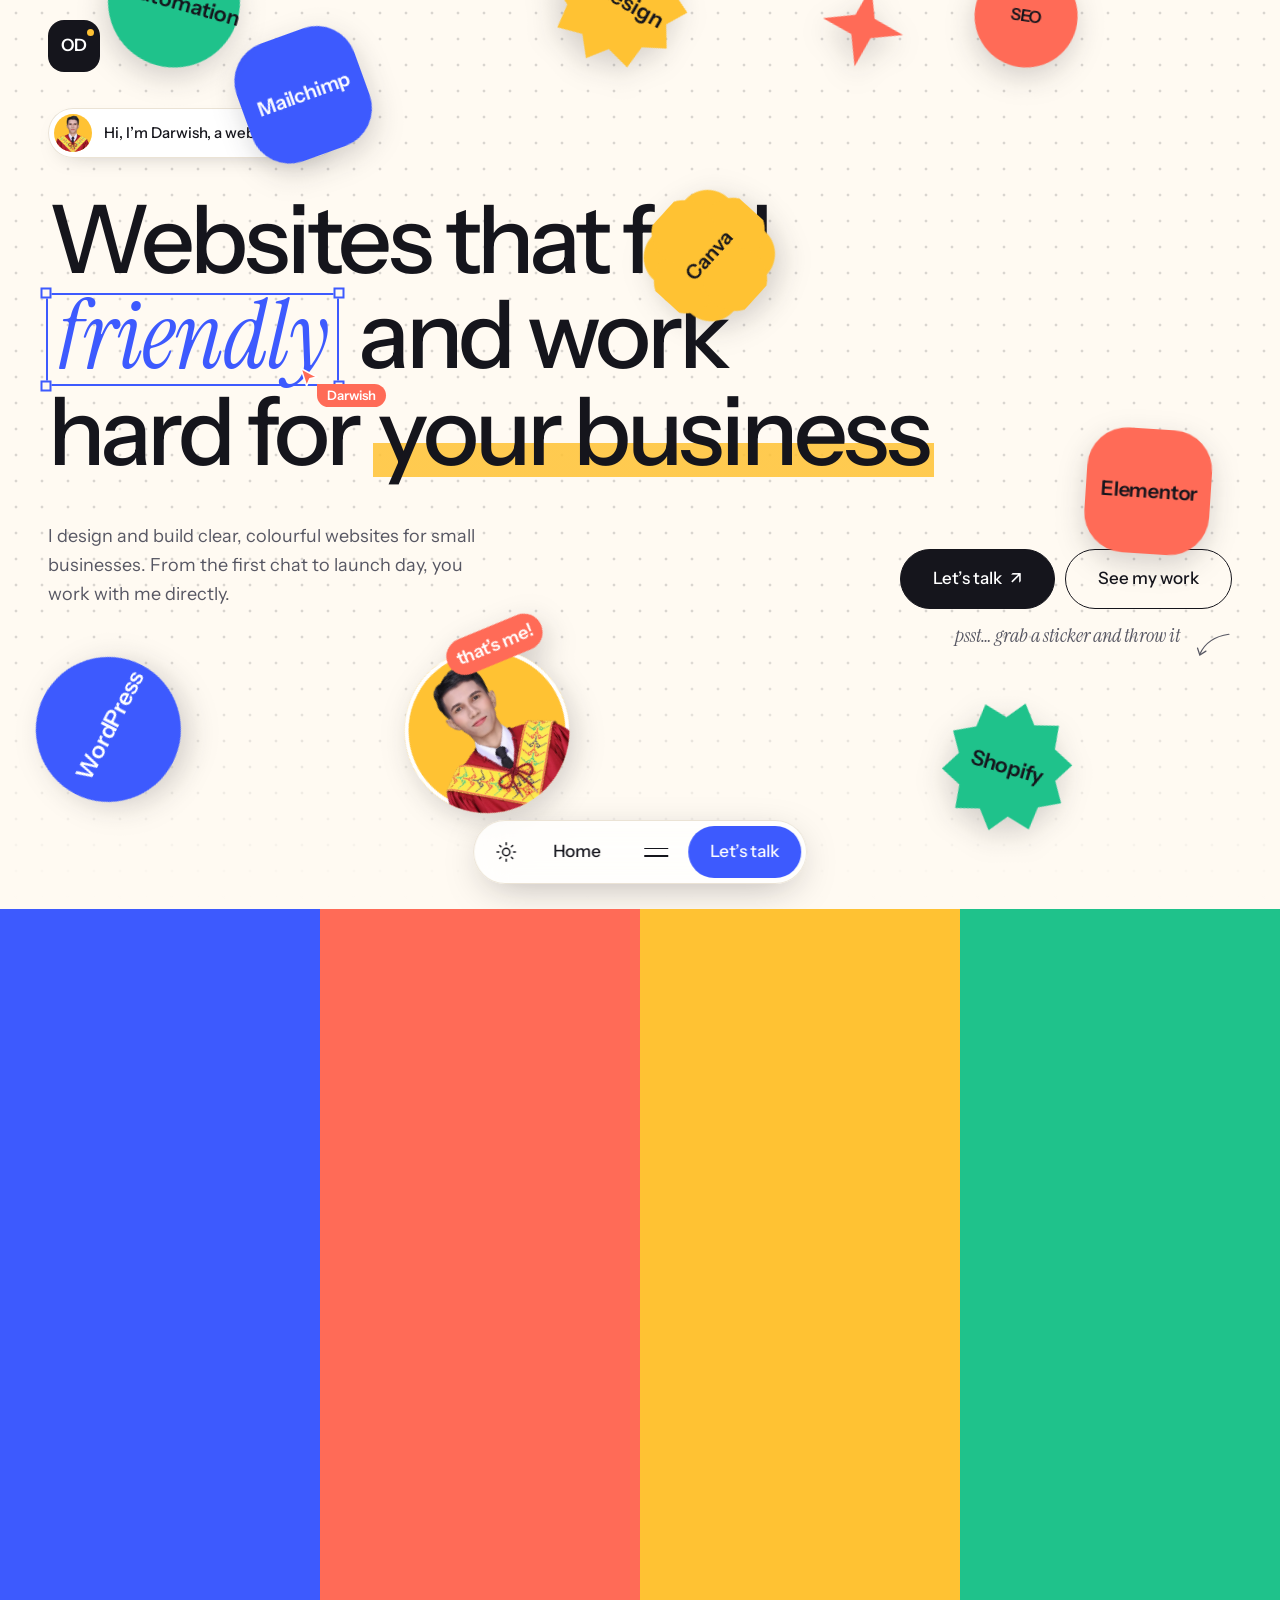
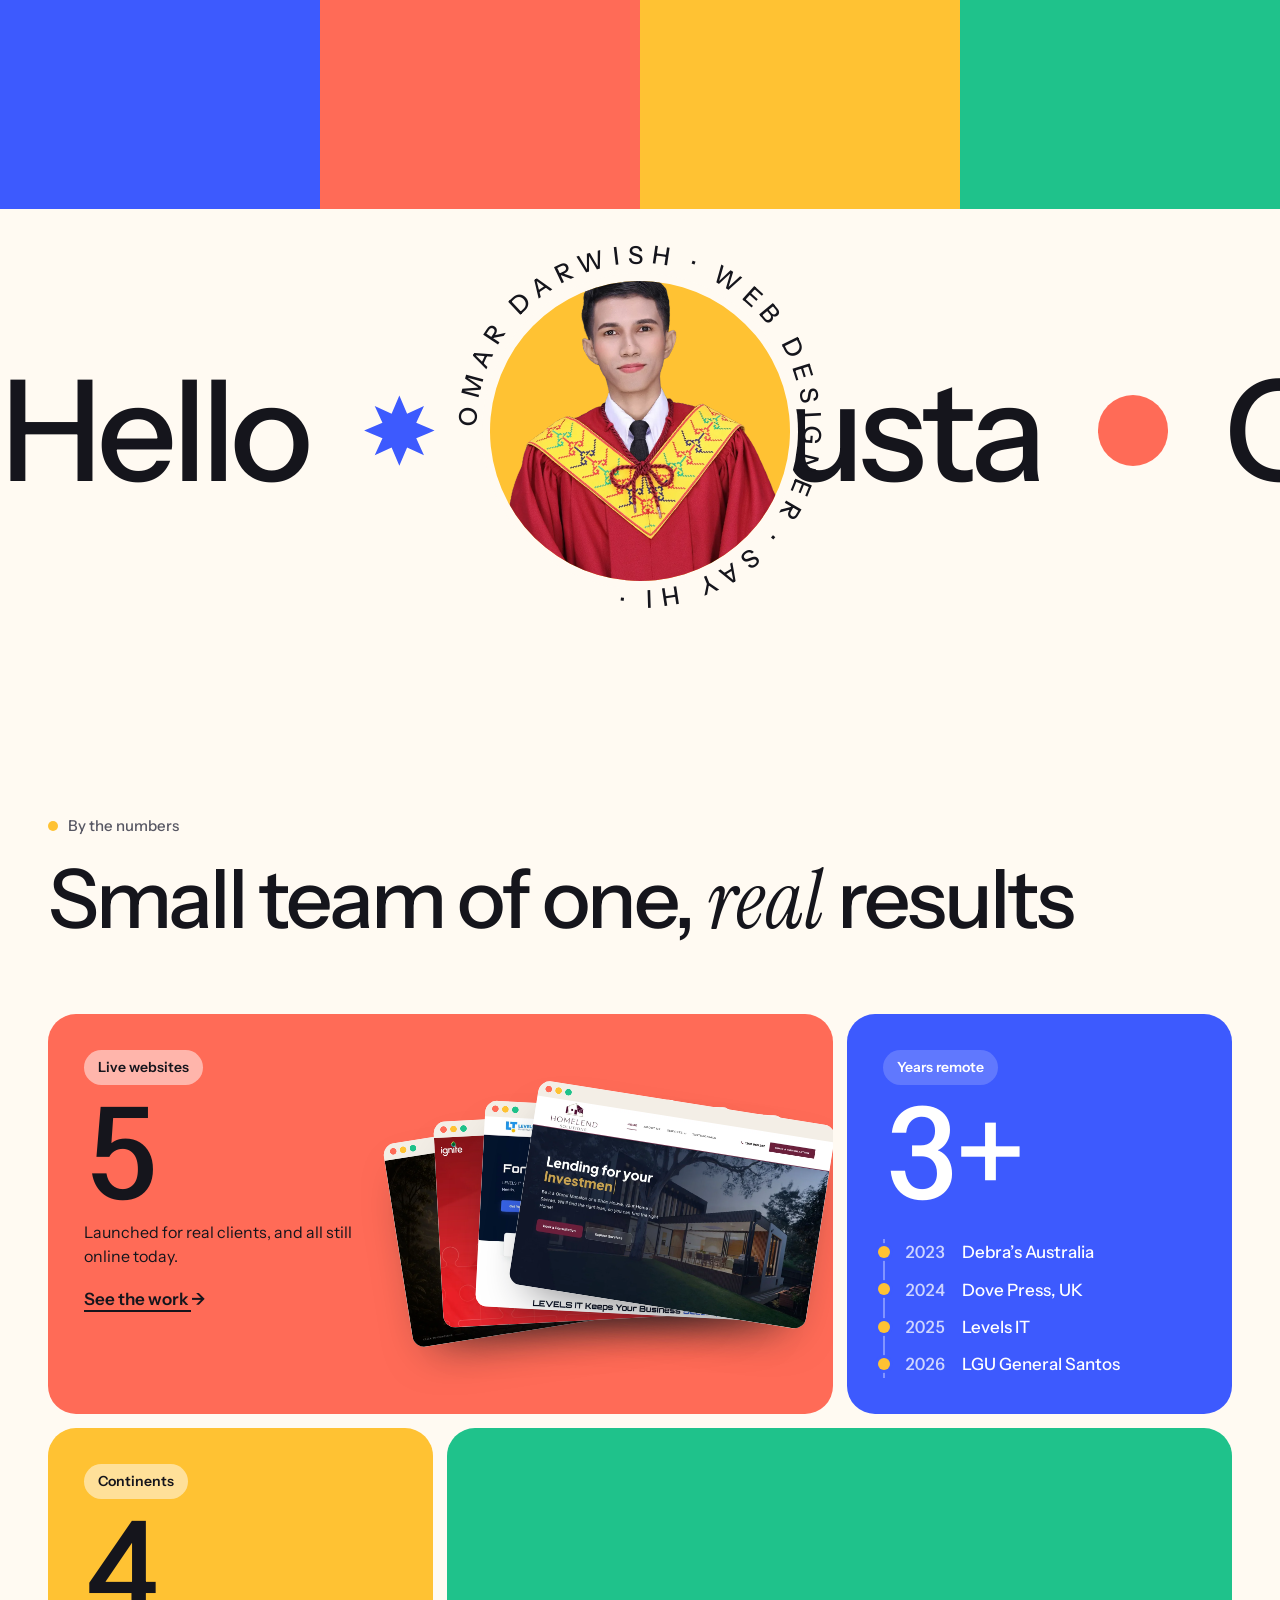
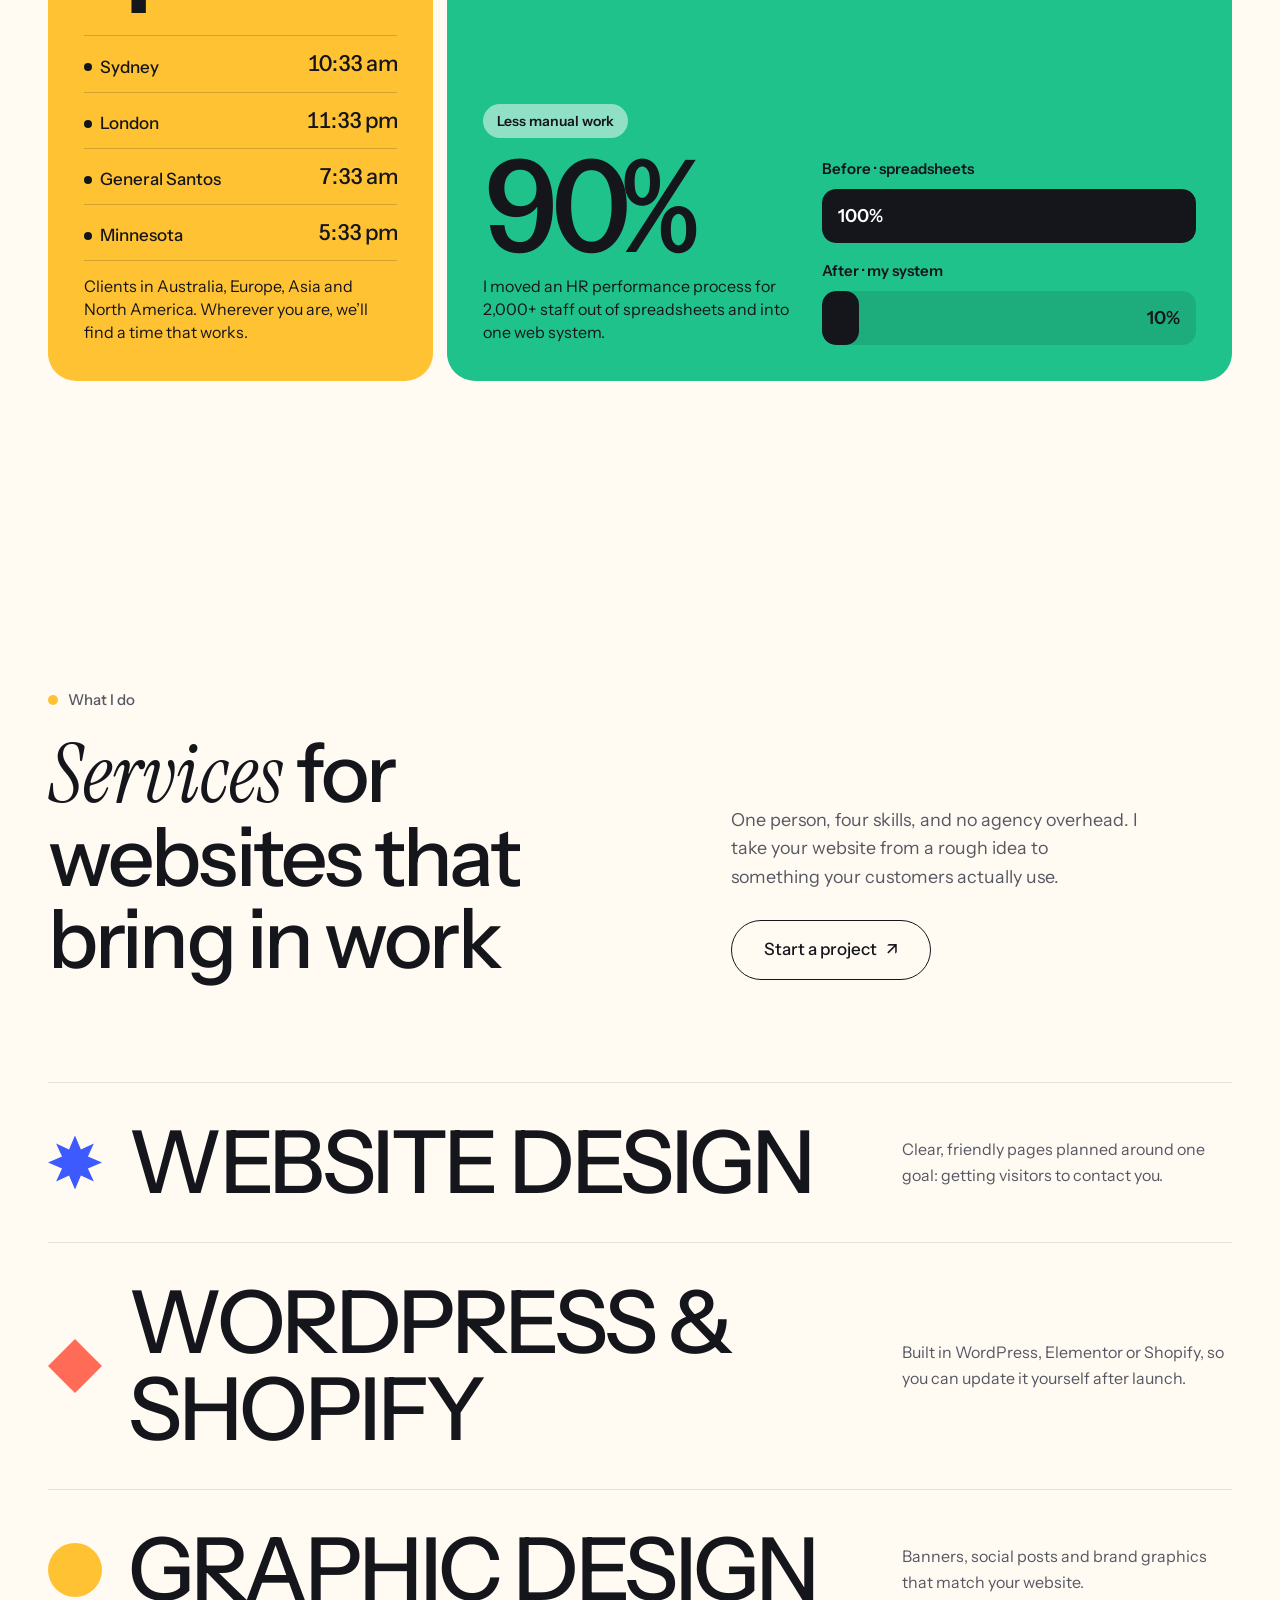
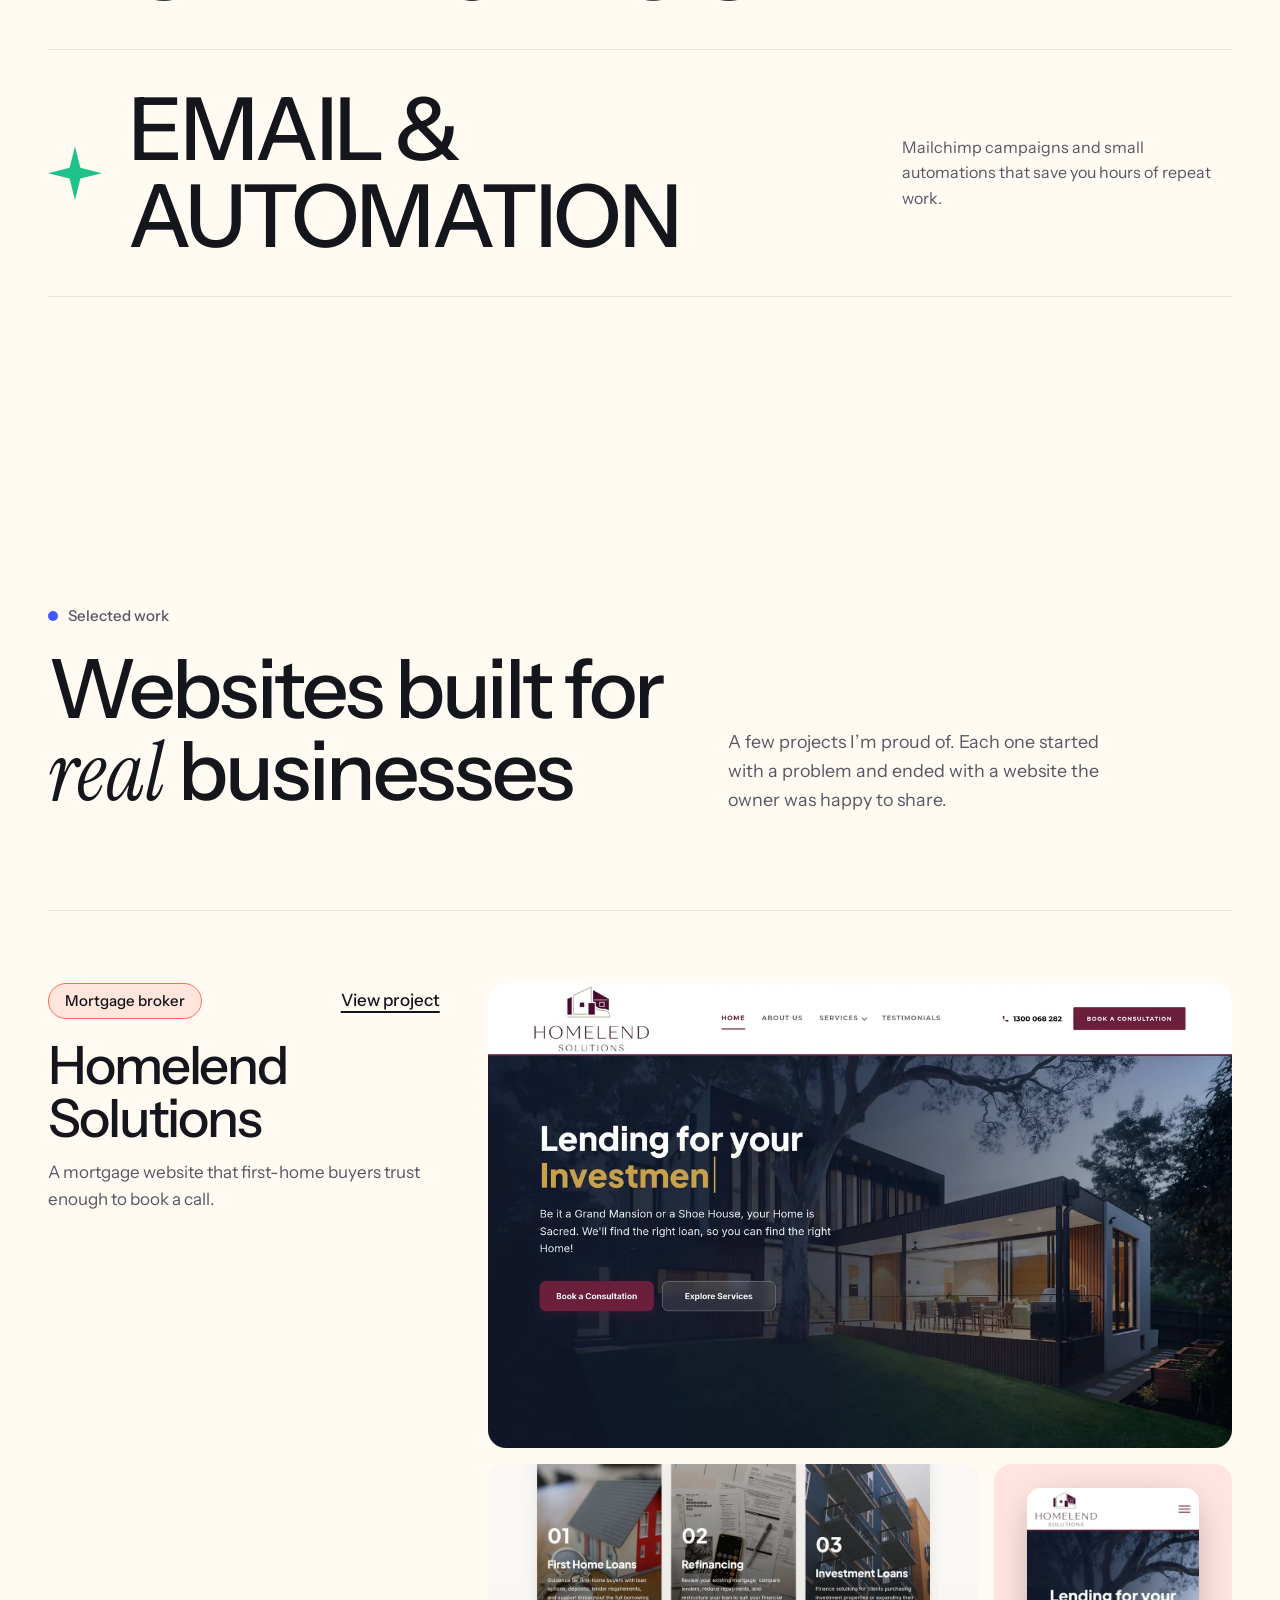
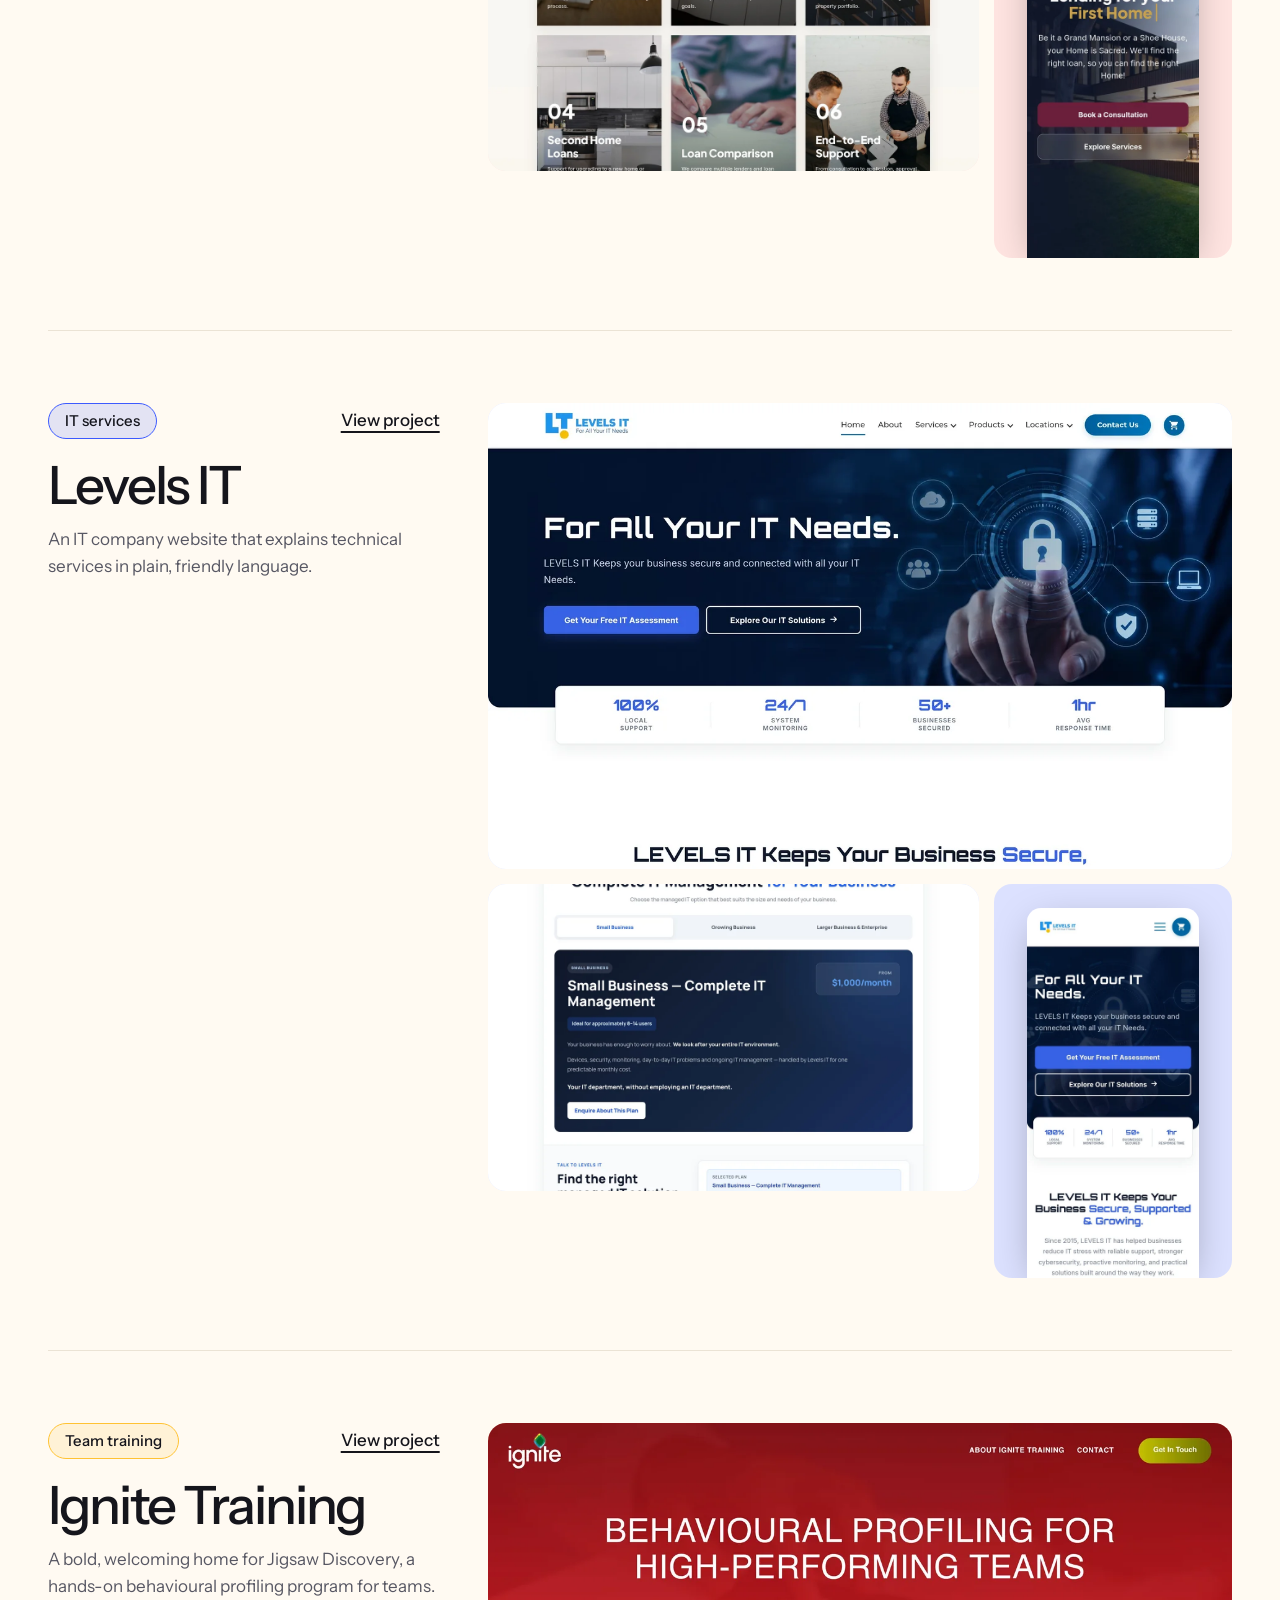
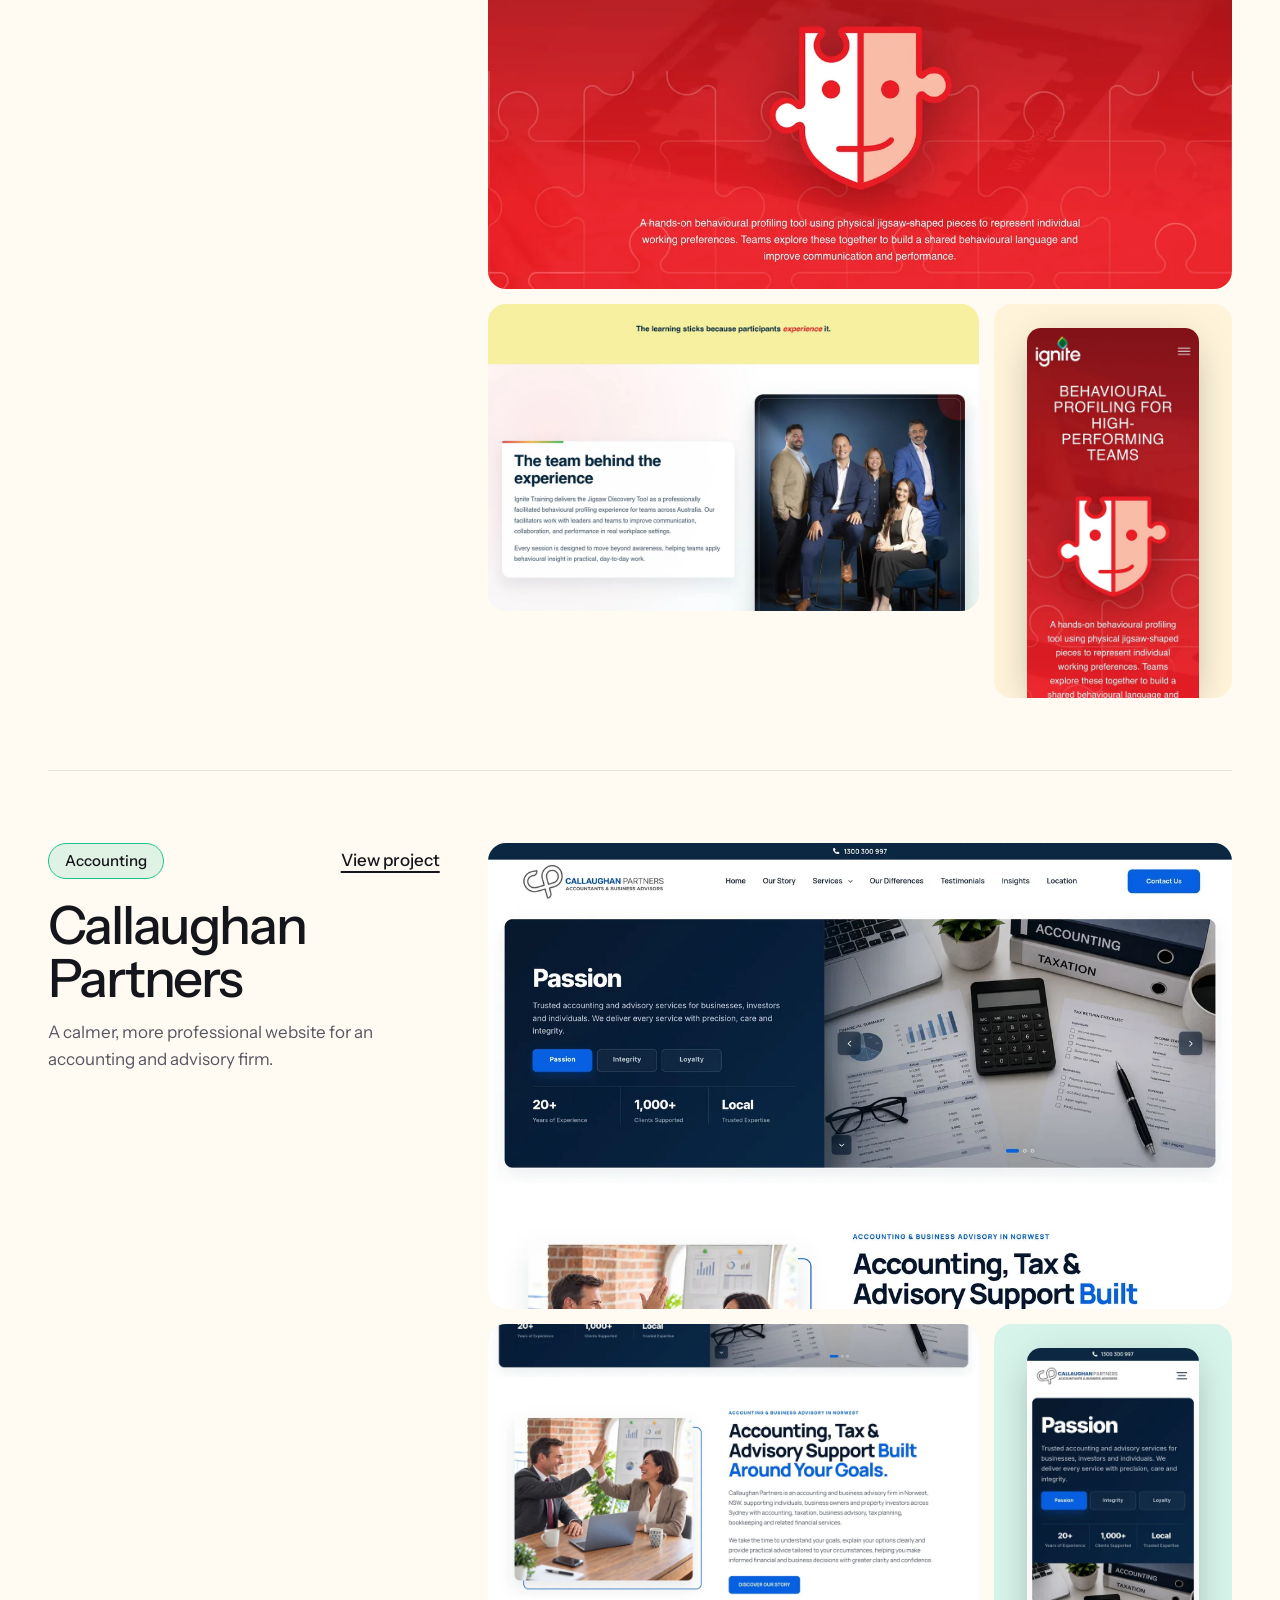
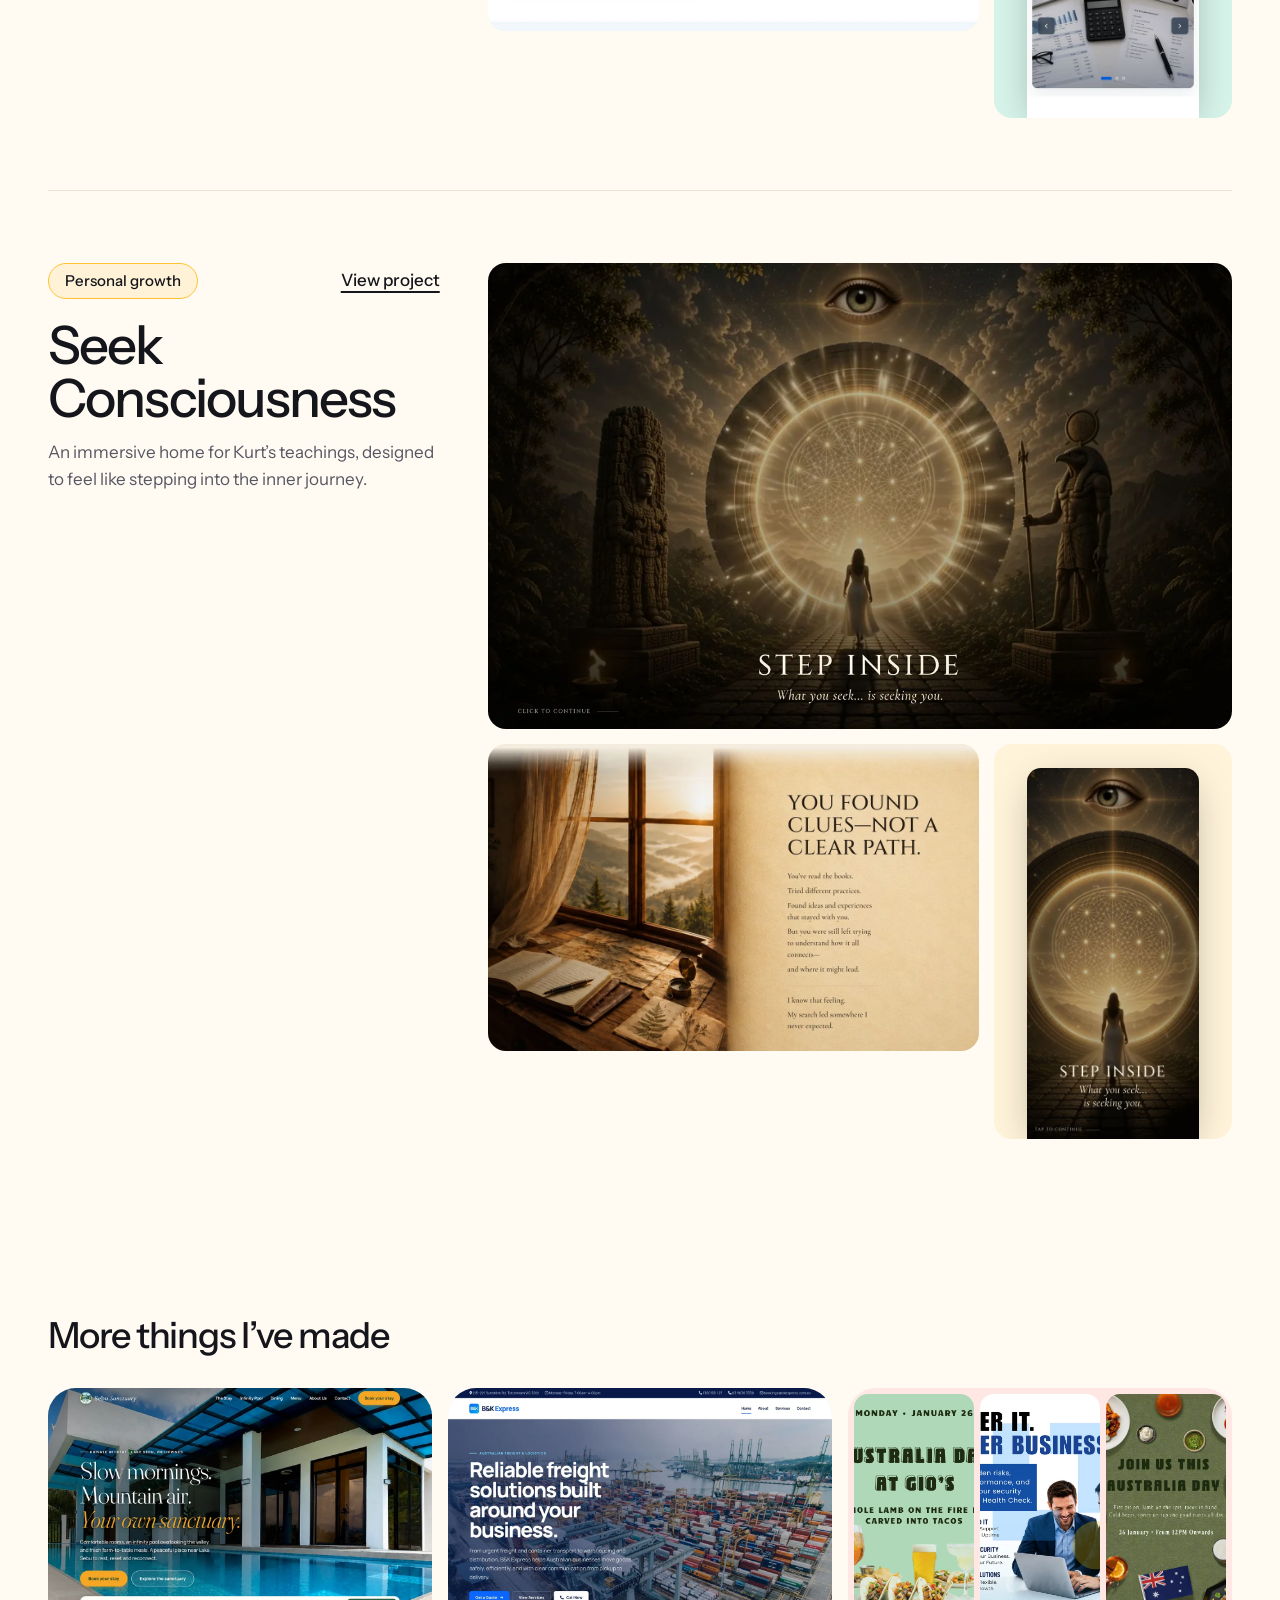
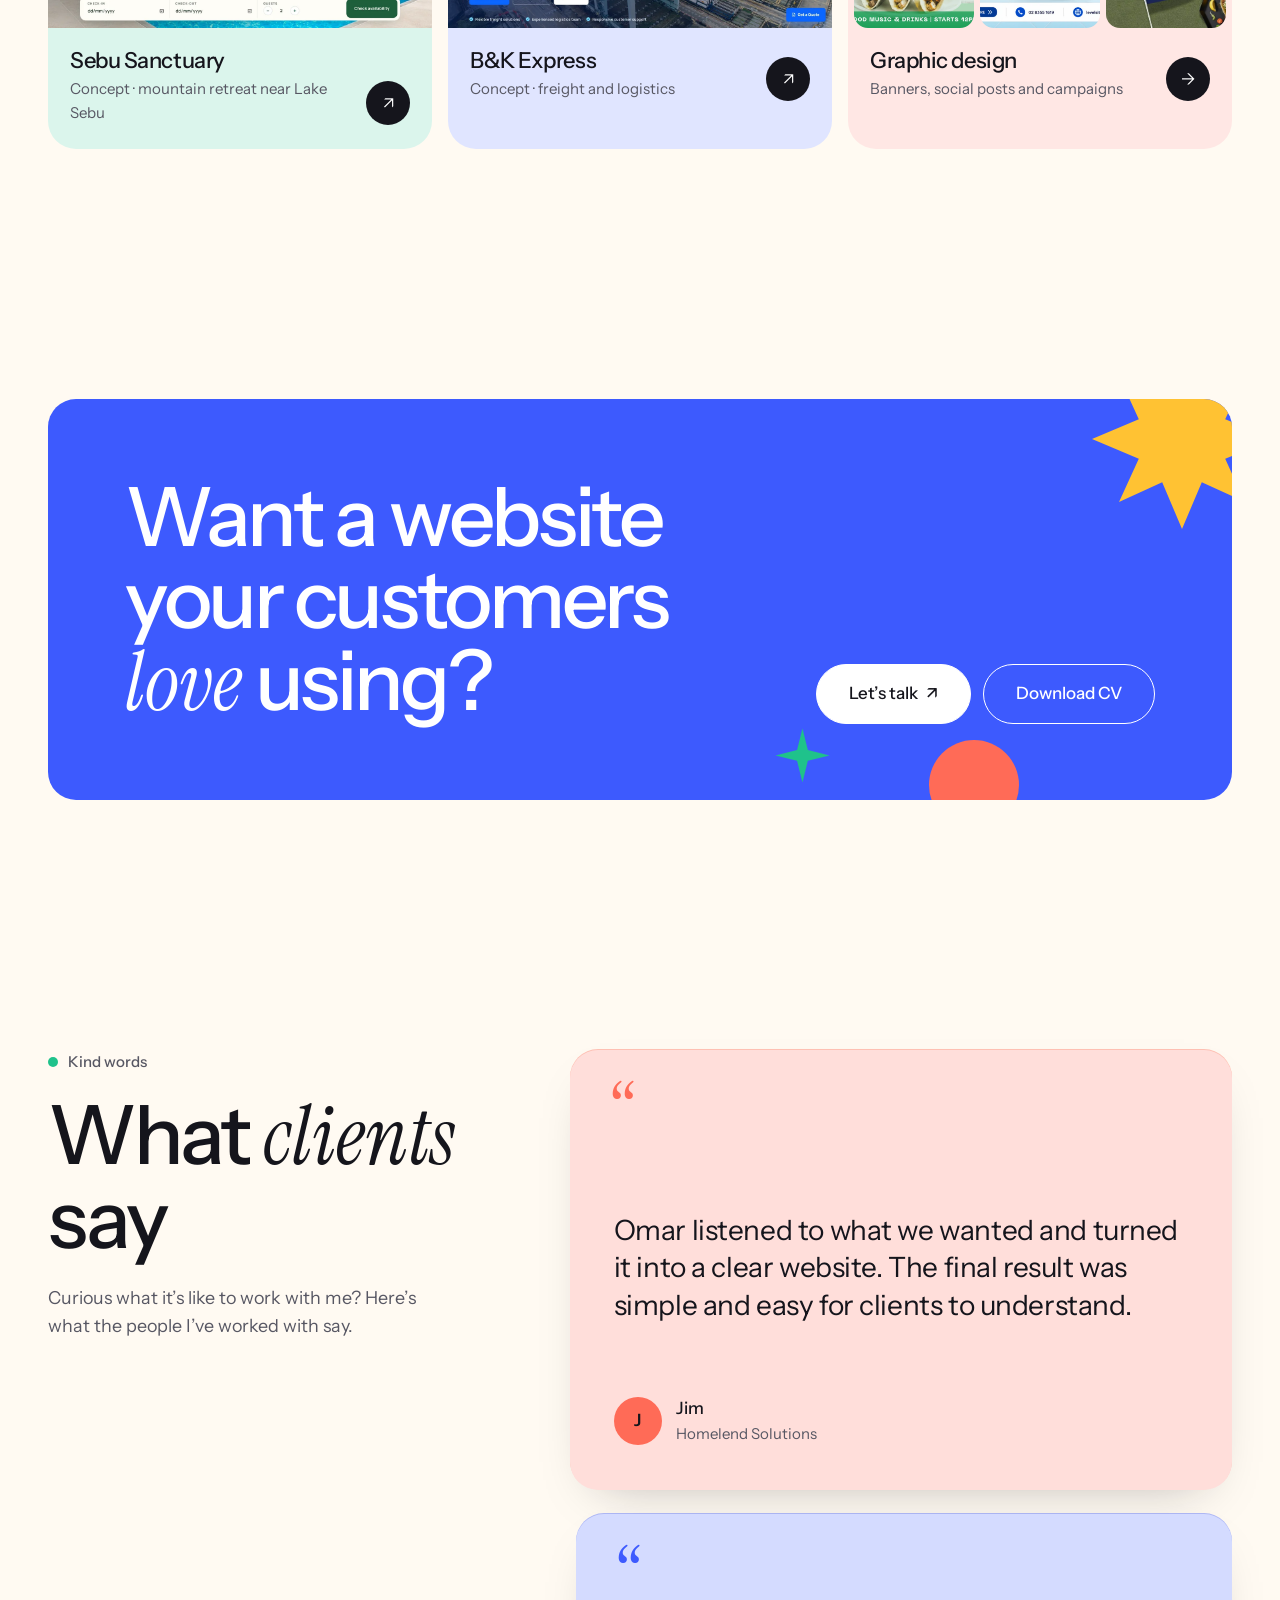
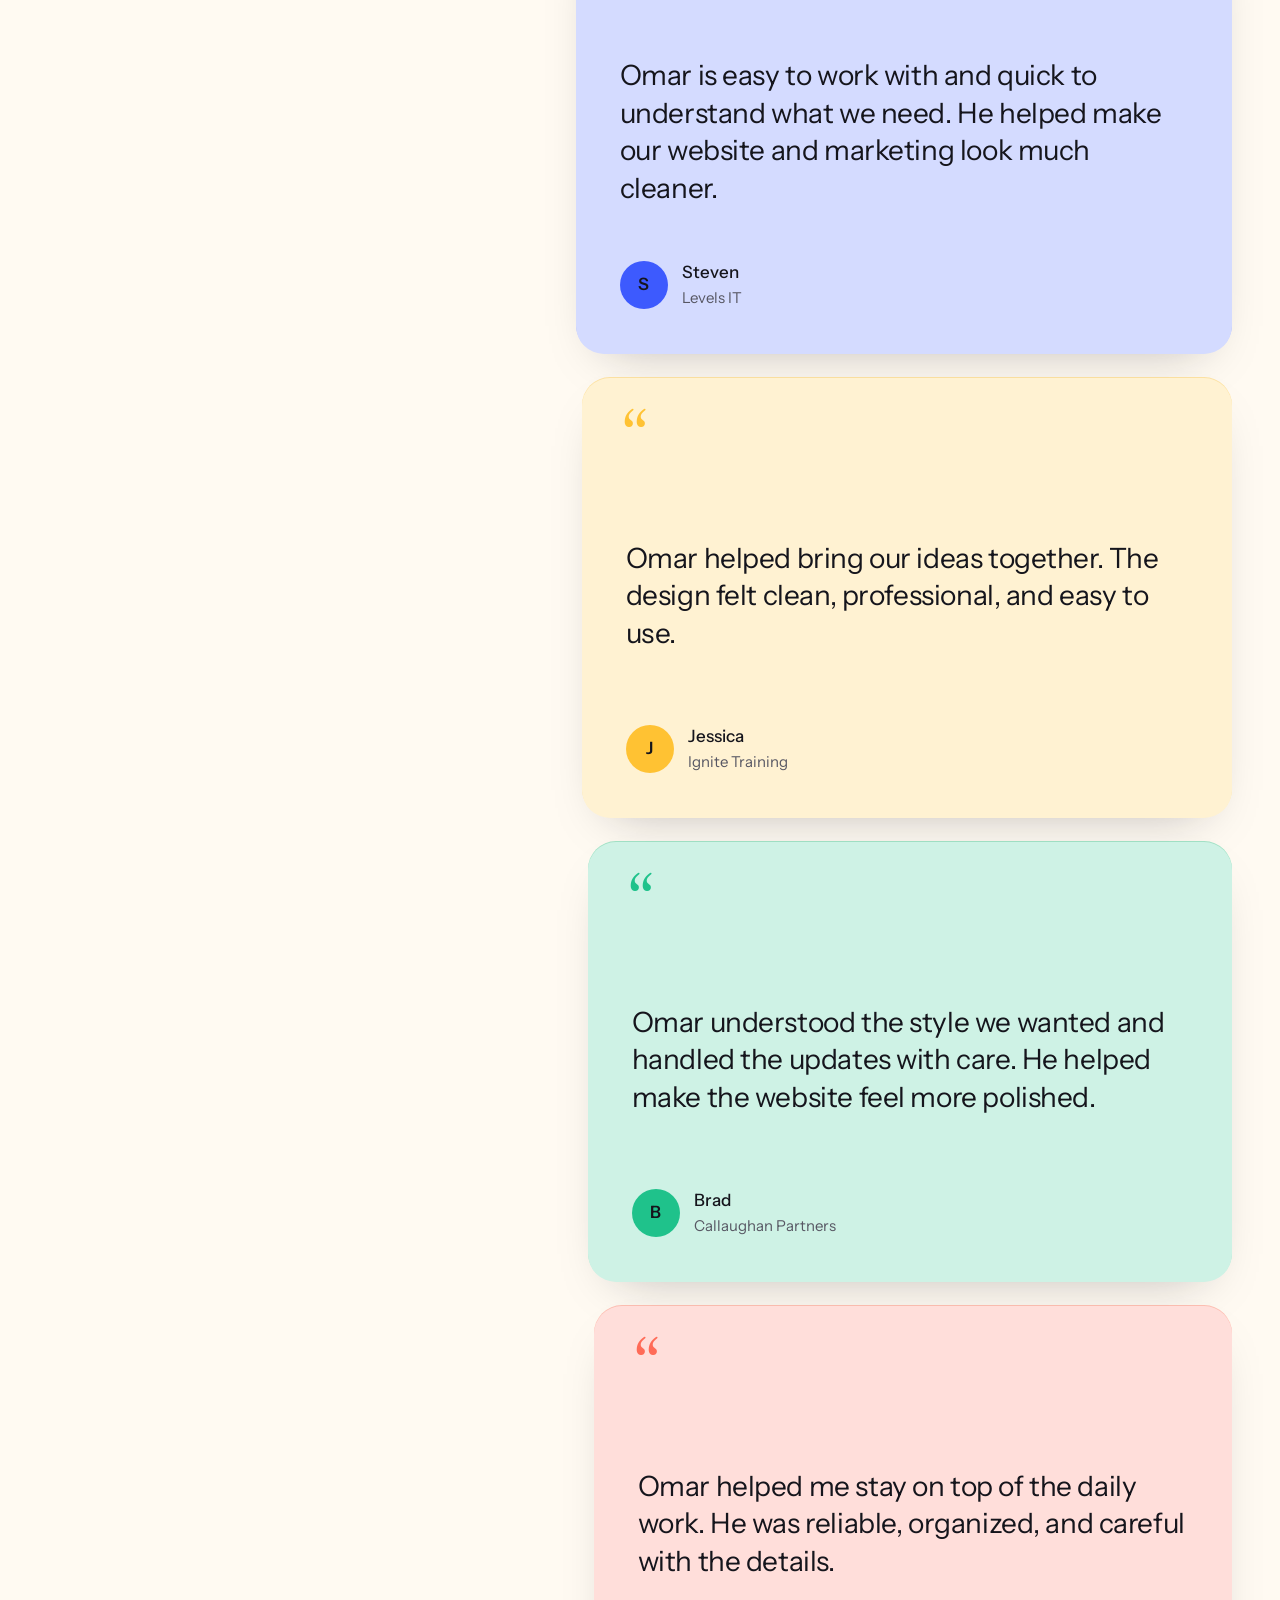
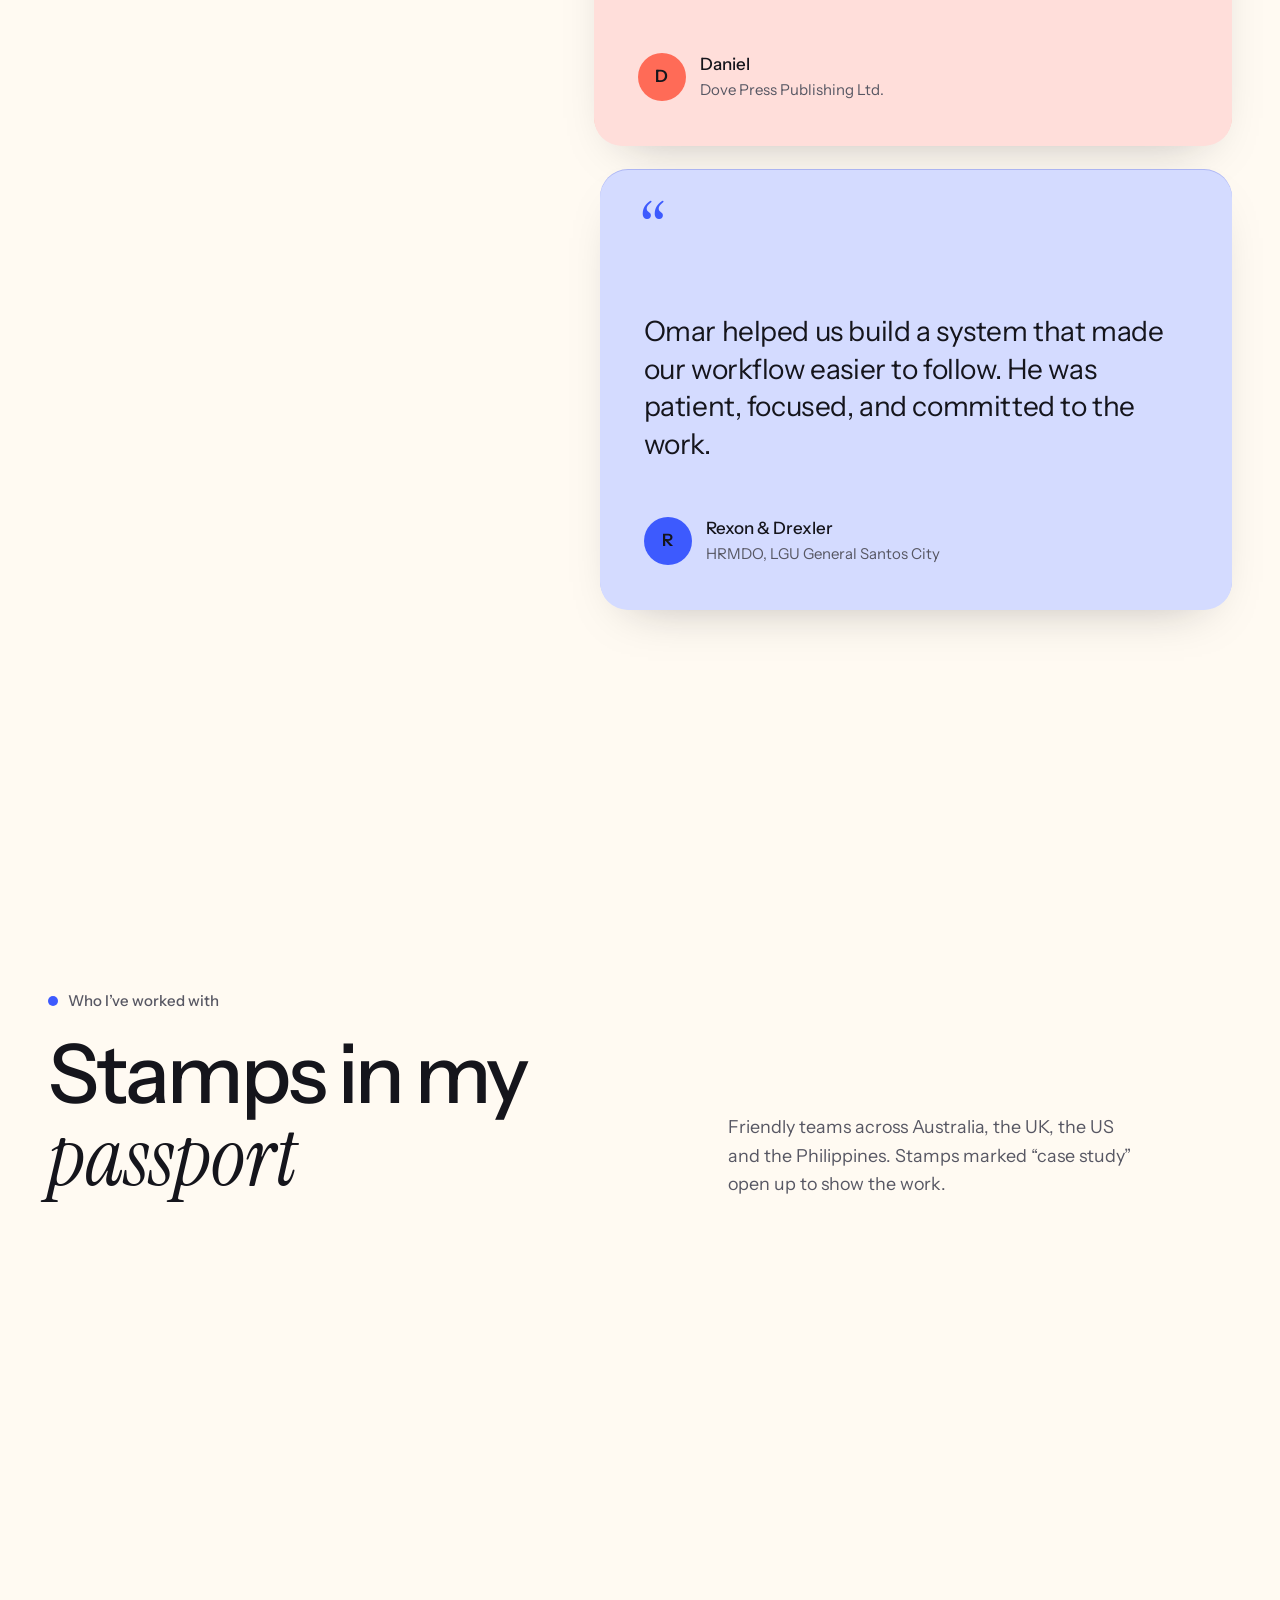
==== commit 9c171735: "Mark Seek Consciousness as a US client and add a fourth continent - Seek stamp now shows US with a U" ====
--- a/index.html
+++ b/index.html
@@ -4,7 +4,7 @@
   <meta charset="utf-8">
   <meta name="viewport" content="width=device-width, initial-scale=1, viewport-fit=cover">
   <title>Omar Darwish · Friendly websites for small businesses</title>
-  <meta name="description" content="Omar Darwish is a web designer who builds clear, friendly WordPress and Shopify websites, graphics and email systems for small businesses in Australia, the UK and beyond.">
+  <meta name="description" content="Omar Darwish is a web designer who builds clear, friendly WordPress and Shopify websites, graphics and email systems for small businesses in Australia, the UK, the US and beyond.">
   <meta name="theme-color" content="#fffaf2">
   <meta property="og:title" content="Omar Darwish · Friendly websites for small businesses">
   <meta property="og:description" content="Clear, friendly websites that help small businesses get more enquiries.">
@@ -170,13 +170,14 @@
 
           <article class="tile tile--clocks c-sun" data-reveal>
             <p class="tile__label">Continents</p>
-            <p class="tile__num" data-count="3">3</p>
+            <p class="tile__num" data-count="4">4</p>
             <ul class="clocks">
               <li><span>Sydney</span><time data-clock="Australia/Sydney">--:--</time></li>
               <li><span>London</span><time data-clock="Europe/London">--:--</time></li>
               <li><span>General Santos</span><time data-clock="Asia/Manila">--:--</time></li>
+              <li><span>Minnesota</span><time data-clock="America/Chicago">--:--</time></li>
             </ul>
-            <p class="tile__text">Clients across three time zones. Wherever you are, we’ll find a time that works.</p>
+            <p class="tile__text">Clients in Australia, Europe, Asia and North America. Wherever you are, we’ll find a time that works.</p>
           </article>
 
           <article class="tile tile--work c-mint" data-reveal style="--d:.08s">
@@ -406,7 +407,7 @@
             <p class="kicker" style="--dot: var(--blue)">Who I’ve worked with</p>
             <h2 class="section-title" id="clients-title">Stamps in my <em>passport</em></h2>
           </div>
-          <p class="section-lede" data-reveal style="--d:.1s">Friendly teams across Australia, the UK and the Philippines. Stamps marked “case study” open up to show the work.</p>
+          <p class="section-lede" data-reveal style="--d:.1s">Friendly teams across Australia, the UK, the US and the Philippines. Stamps marked “case study” open up to show the work.</p>
         </div>
         <div class="stamps">
           <a class="stamp c-blue" href="work/levels-it.html" data-cursor="Open" data-reveal style="--d:0.00s">
@@ -481,13 +482,13 @@
           </div>
           <a class="stamp c-sun" href="work/seek-consciousness.html" data-cursor="Open" data-reveal style="--d:0.49s">
             <span class="stamp__inner">
-              <span class="stamp__top"><b>WW</b><span>No. 08</span></span>
+              <span class="stamp__top"><b>US</b><span>No. 08</span></span>
               <i class="stamp__glyph glyph glyph--spark" aria-hidden="true"></i>
               <strong class="stamp__name">Seek Consciousness</strong>
               <span class="stamp__meta">Personal growth</span>
               <span class="stamp__open" aria-hidden="true">Case study ↗</span>
             </span>
-            <span class="stamp__mark" aria-hidden="true"><b>Worldwide</b><small>Delivered</small></span>
+            <span class="stamp__mark" aria-hidden="true"><b>United States</b><small>Delivered</small></span>
           </a>
           <a class="stamp stamp--slot" href="#contact" data-reveal style="--d:0.56s">
             <span class="stamp__inner">
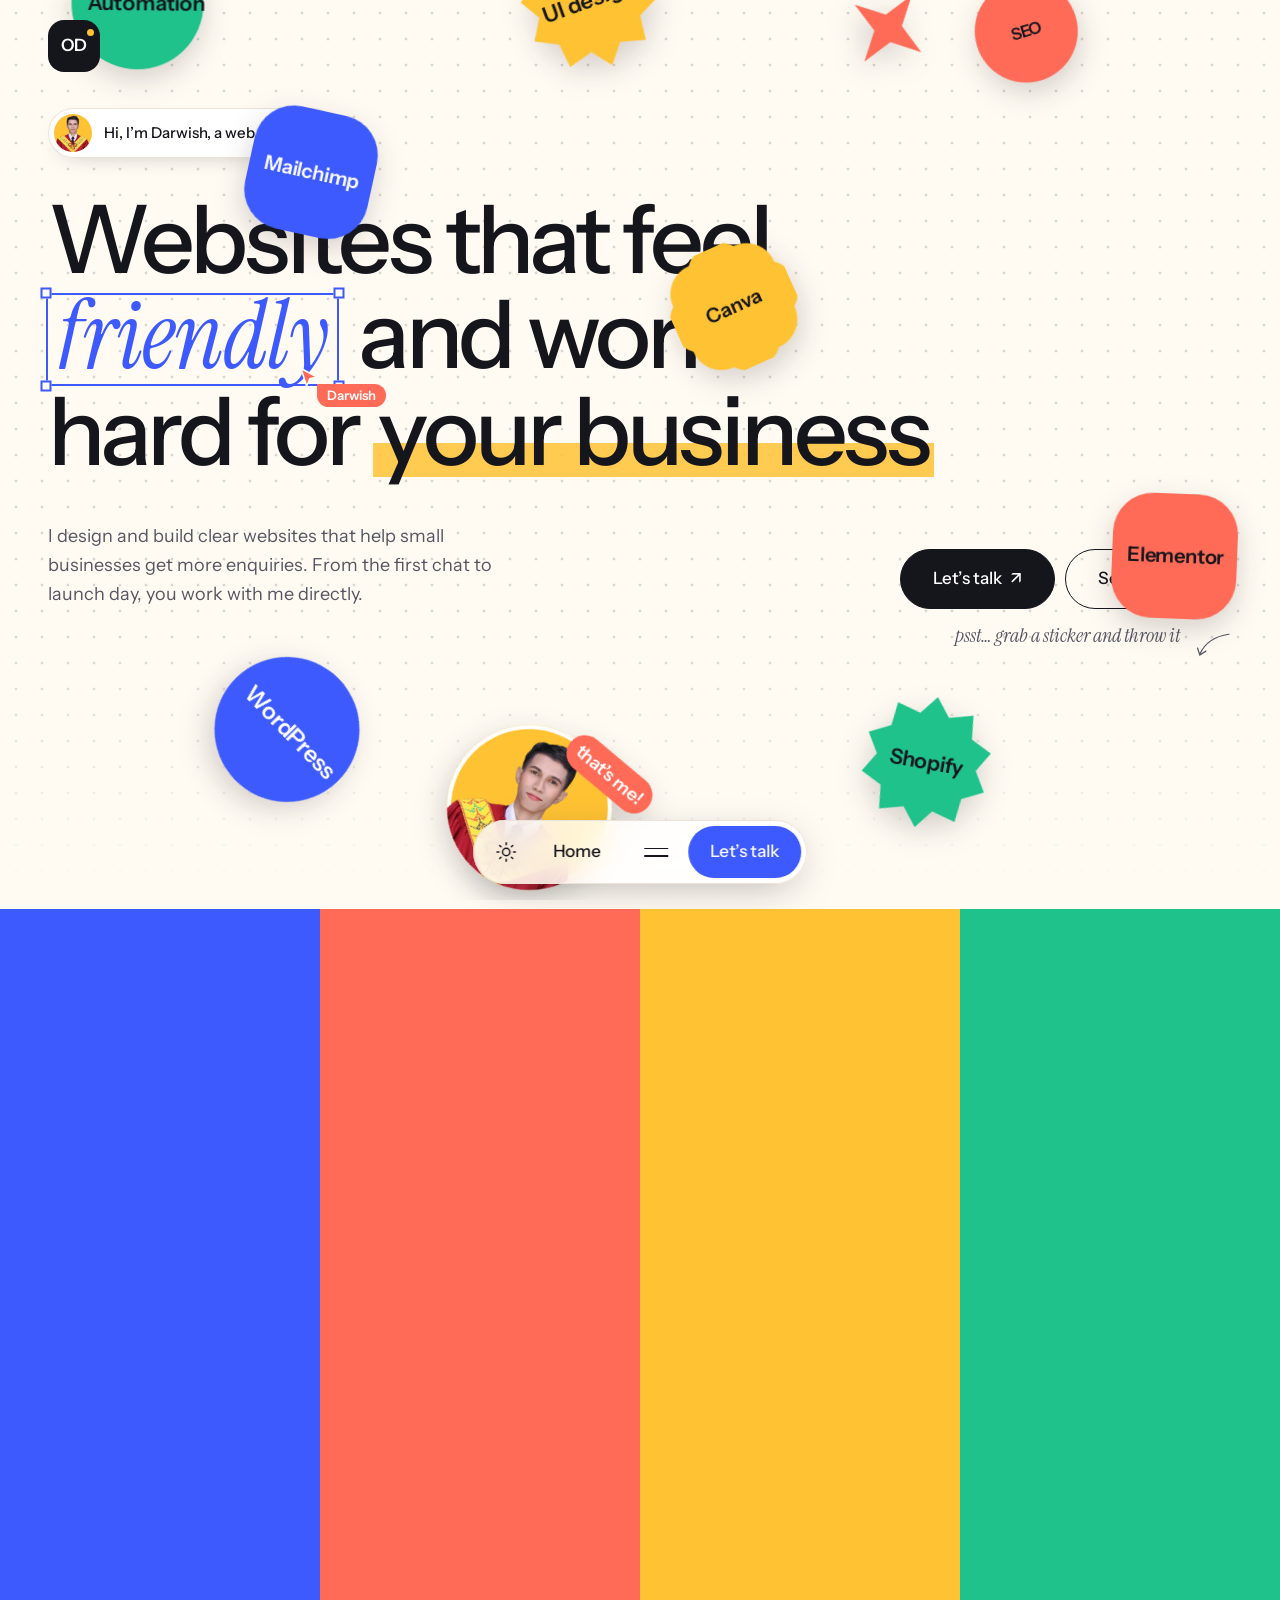
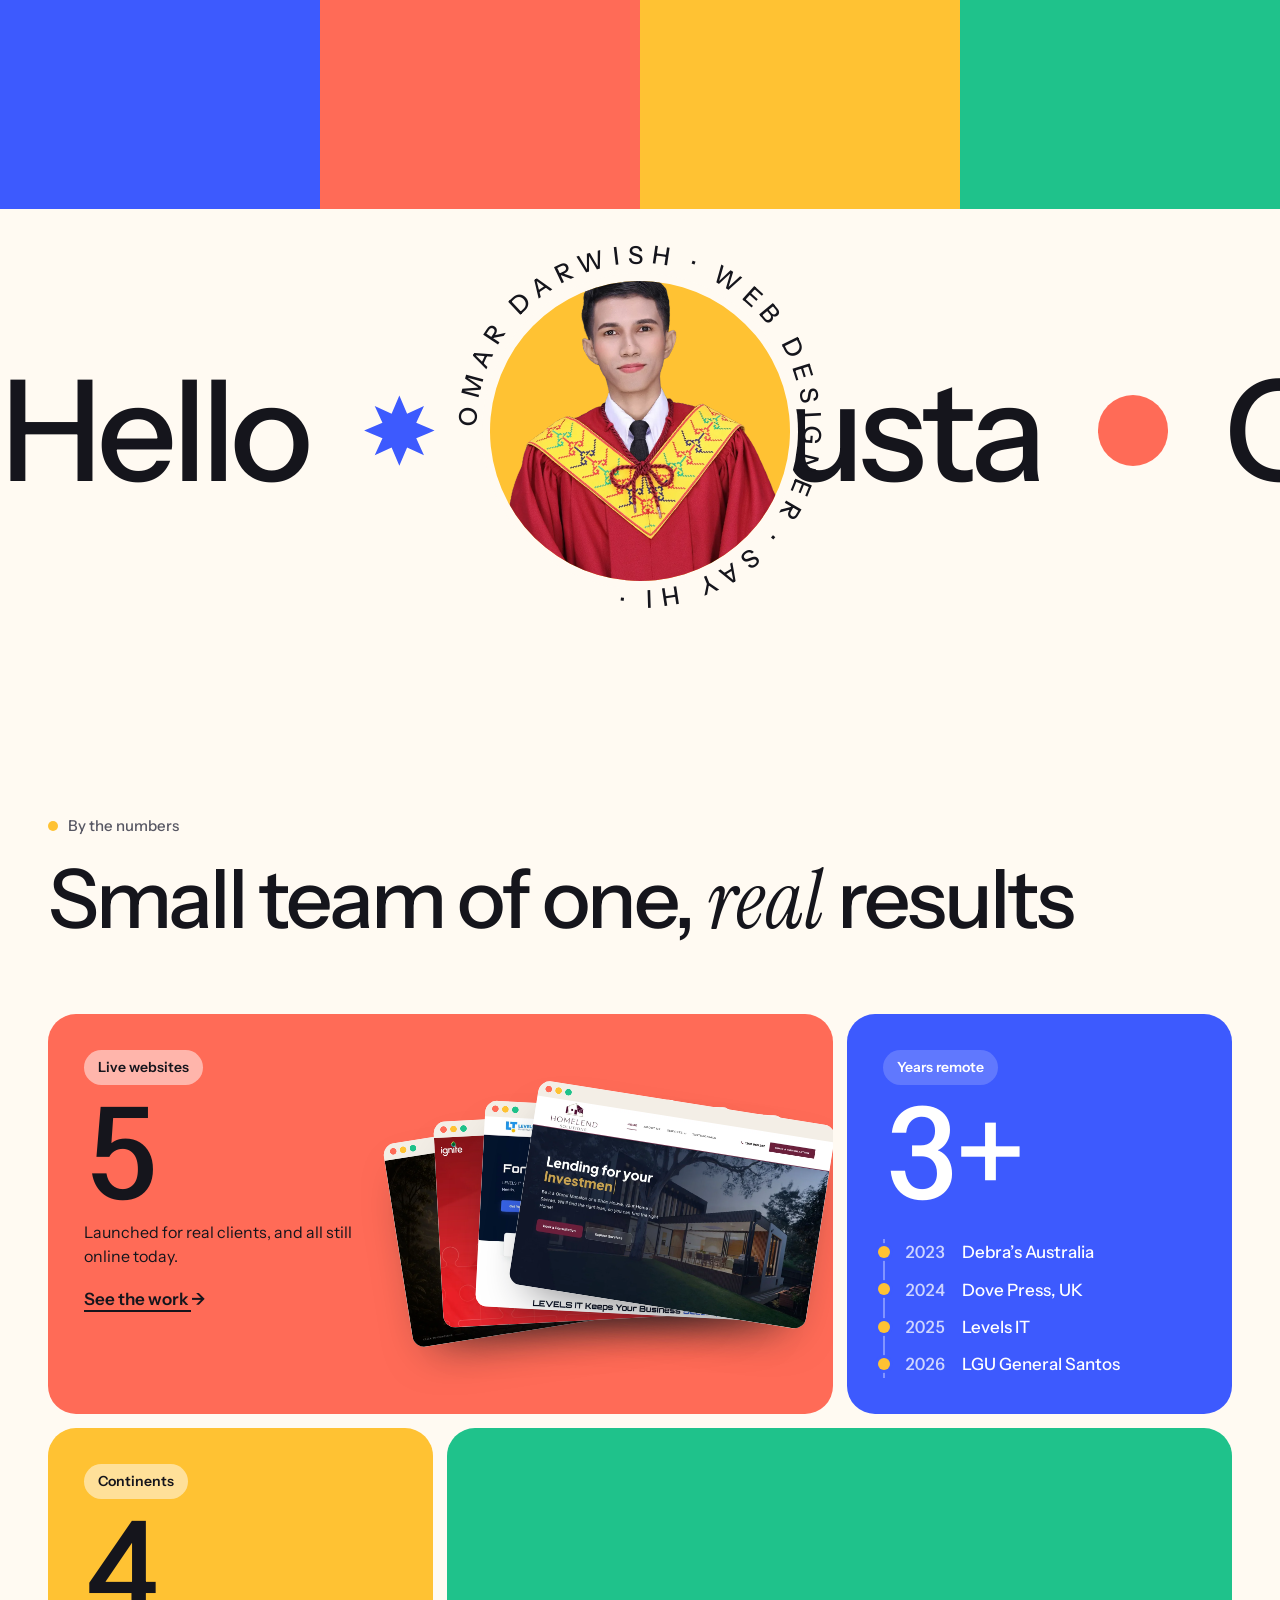
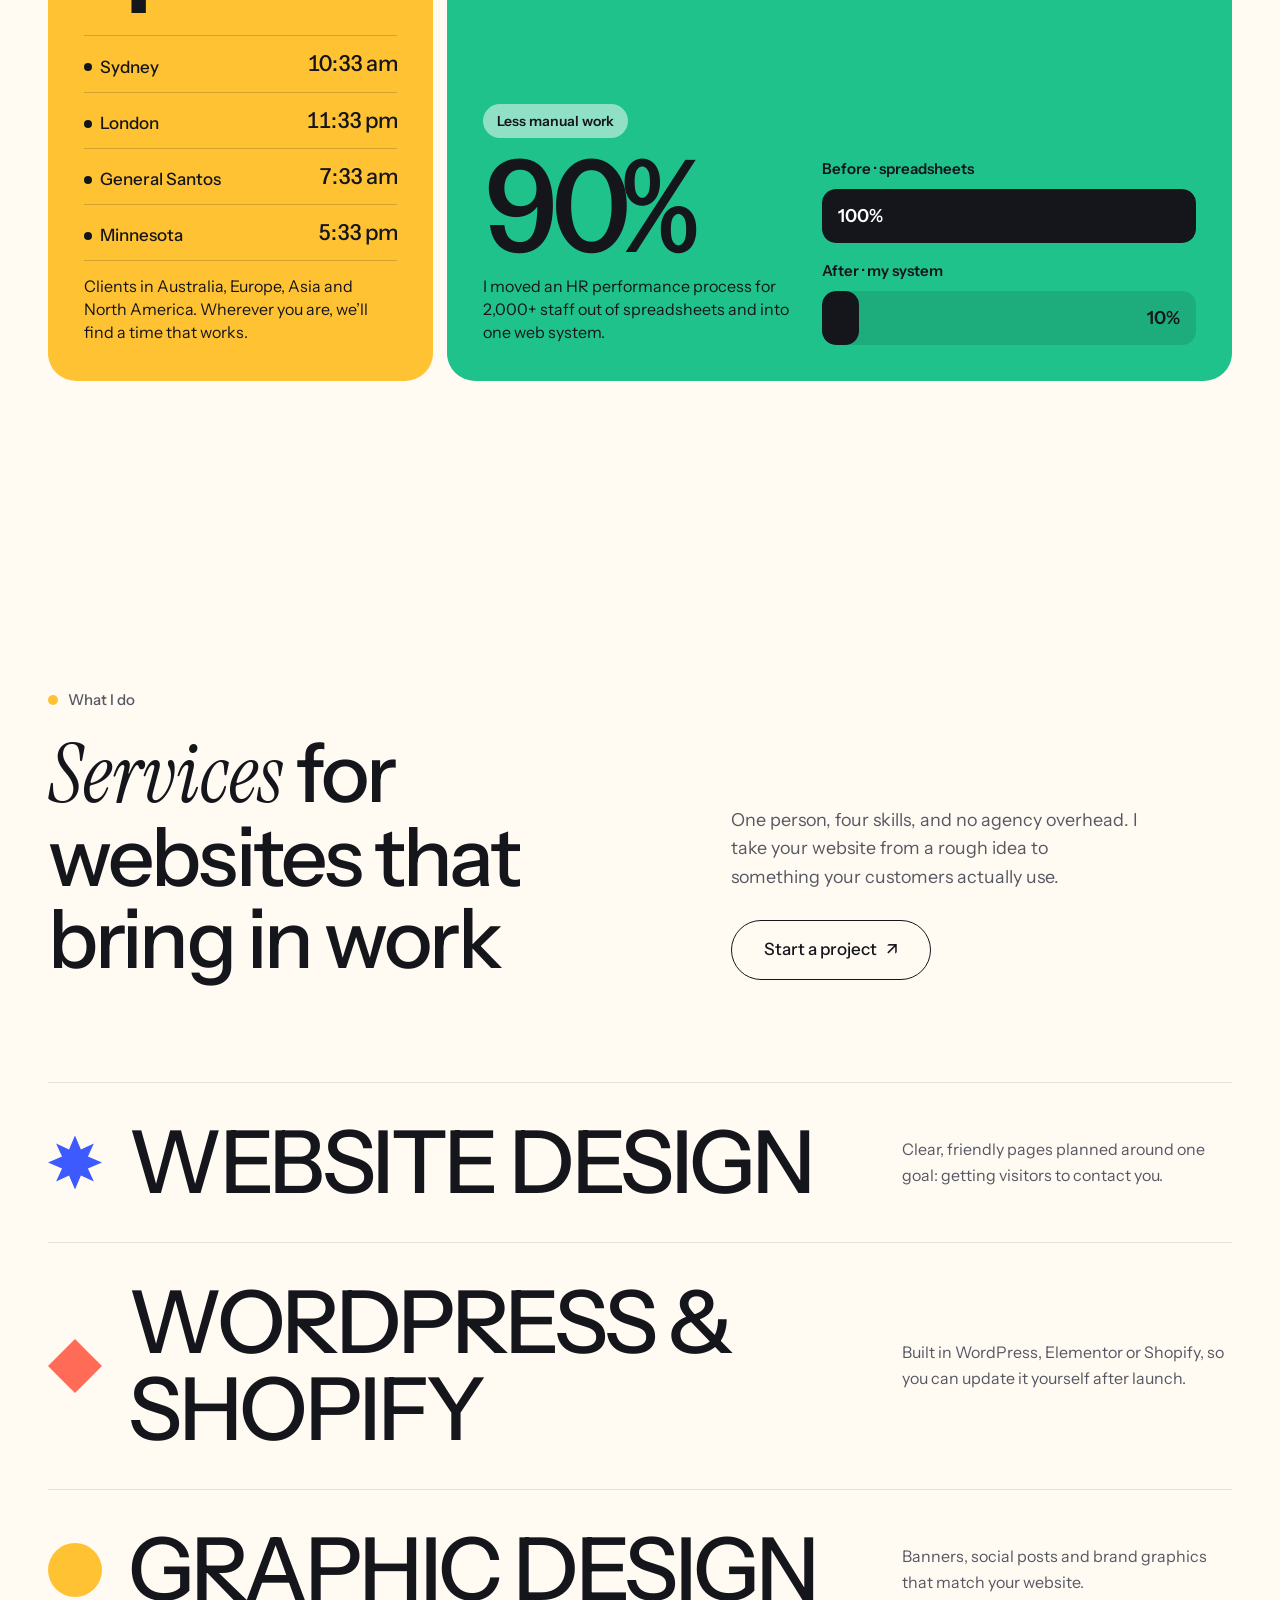
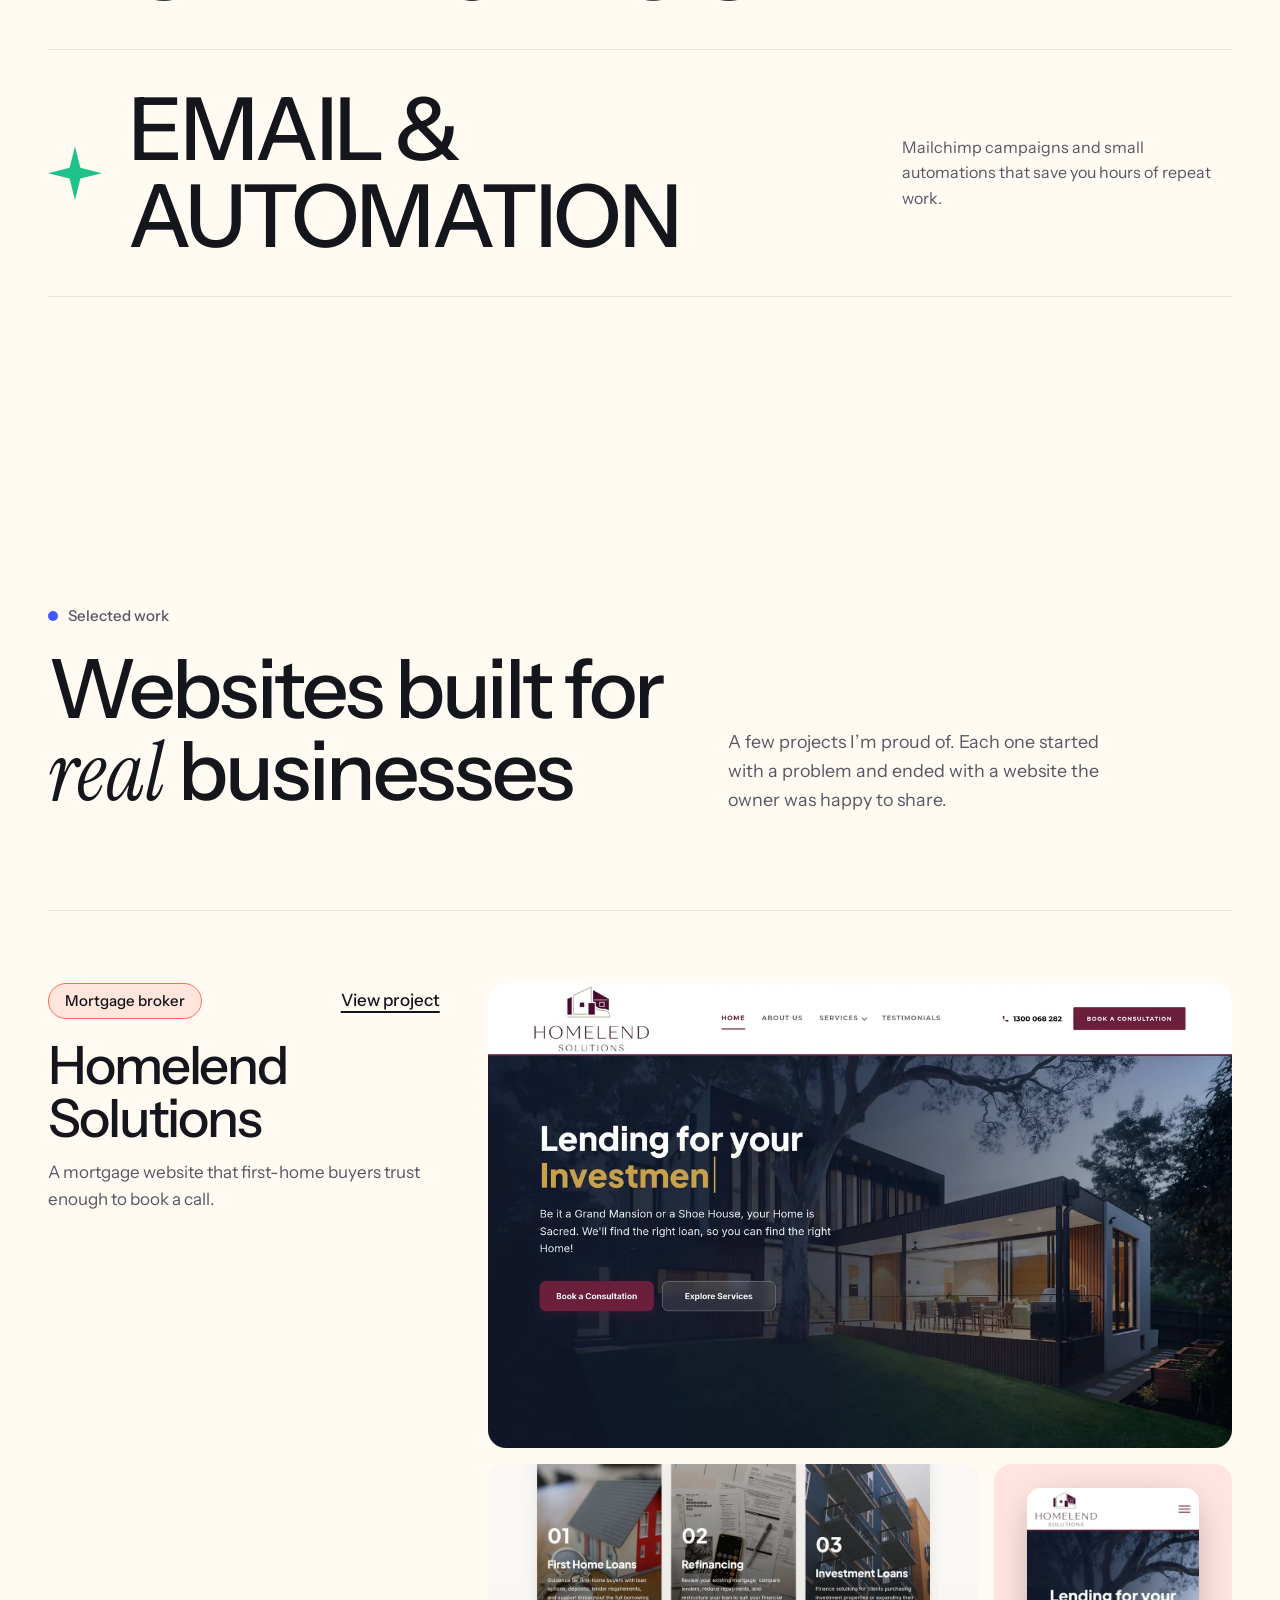
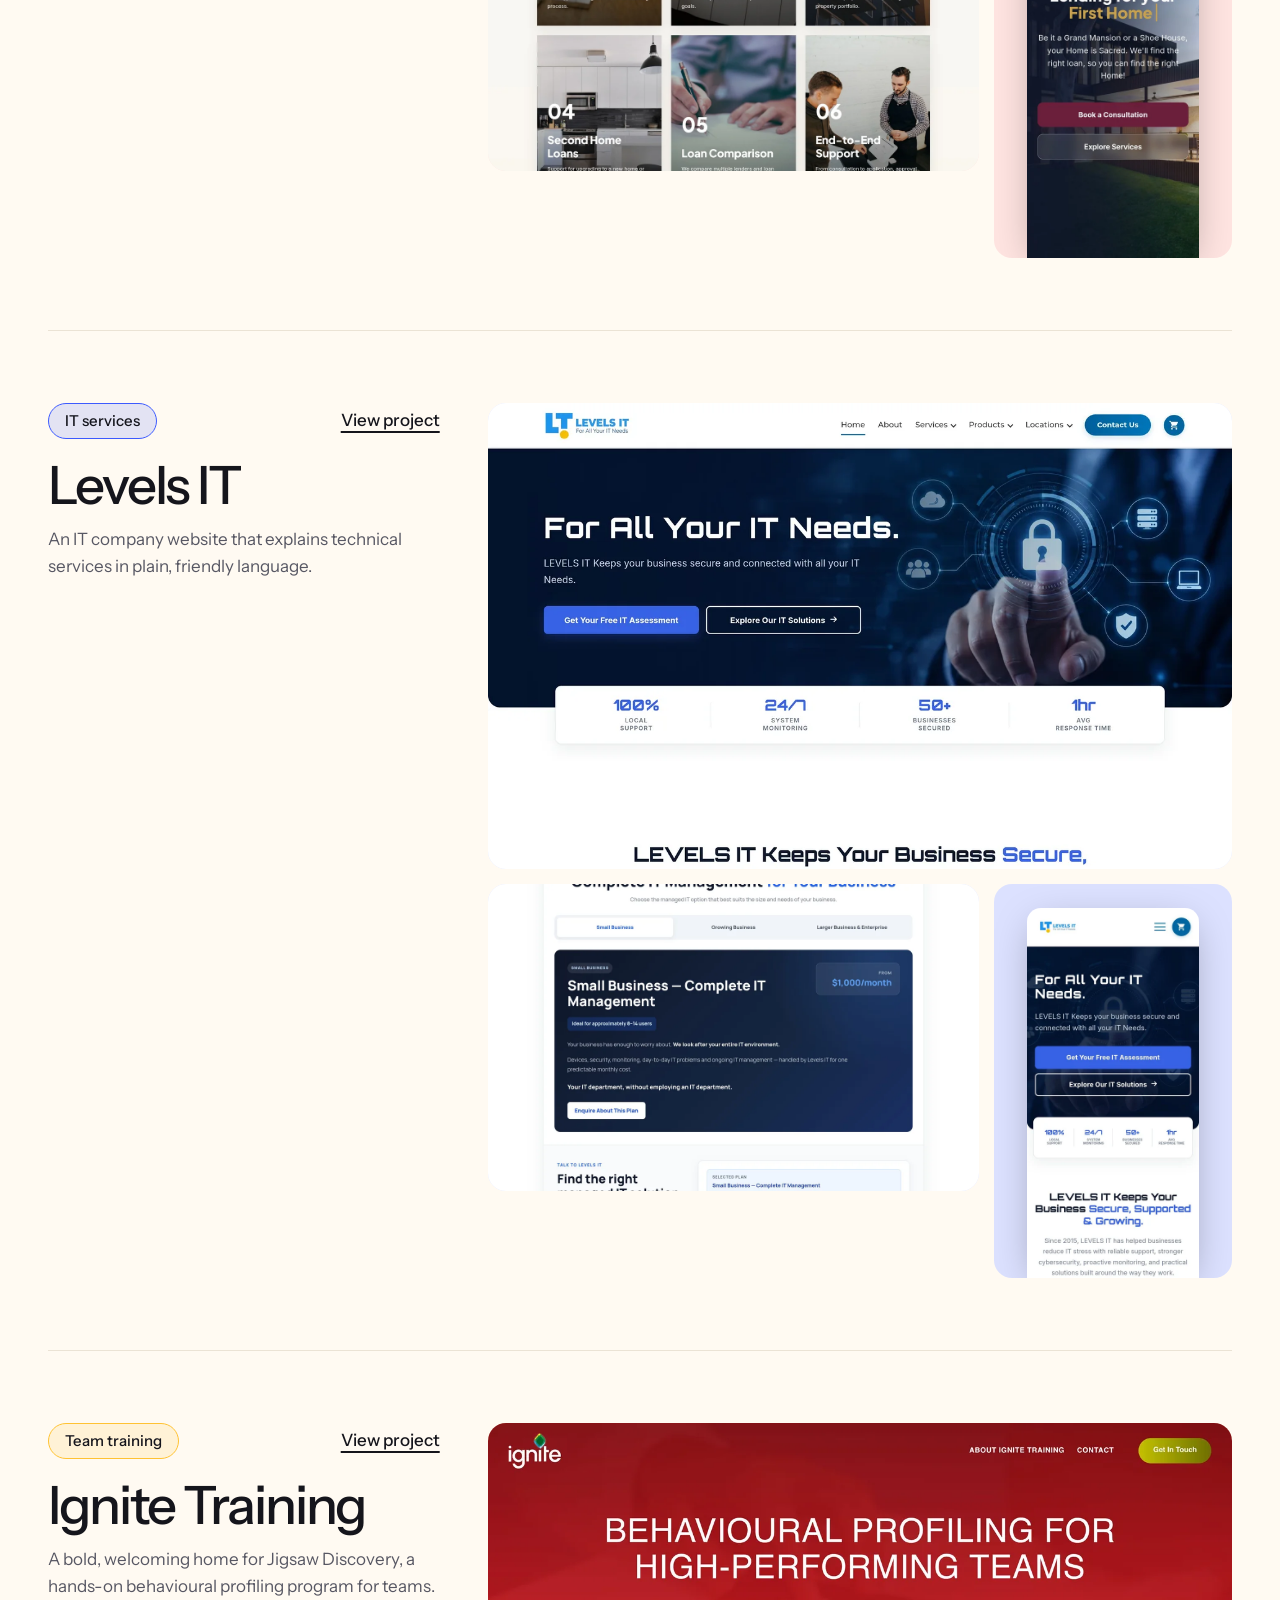
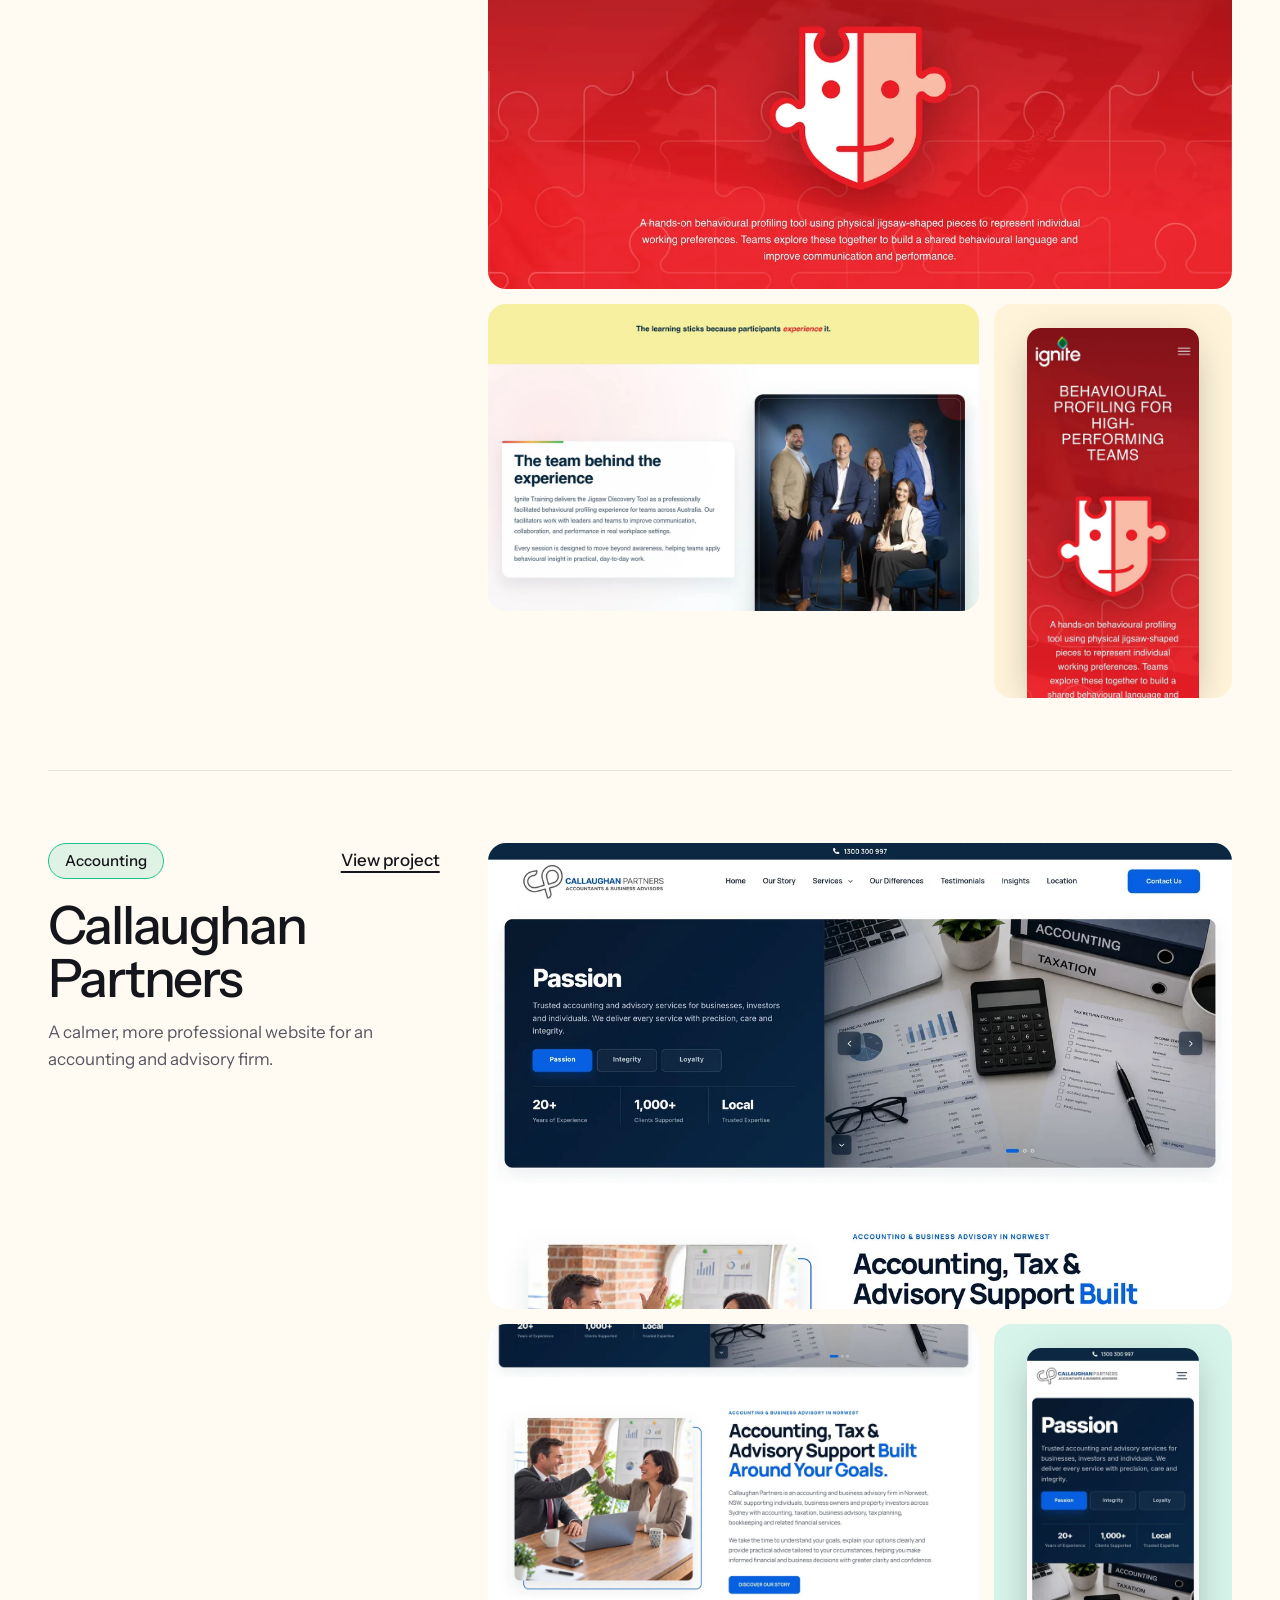
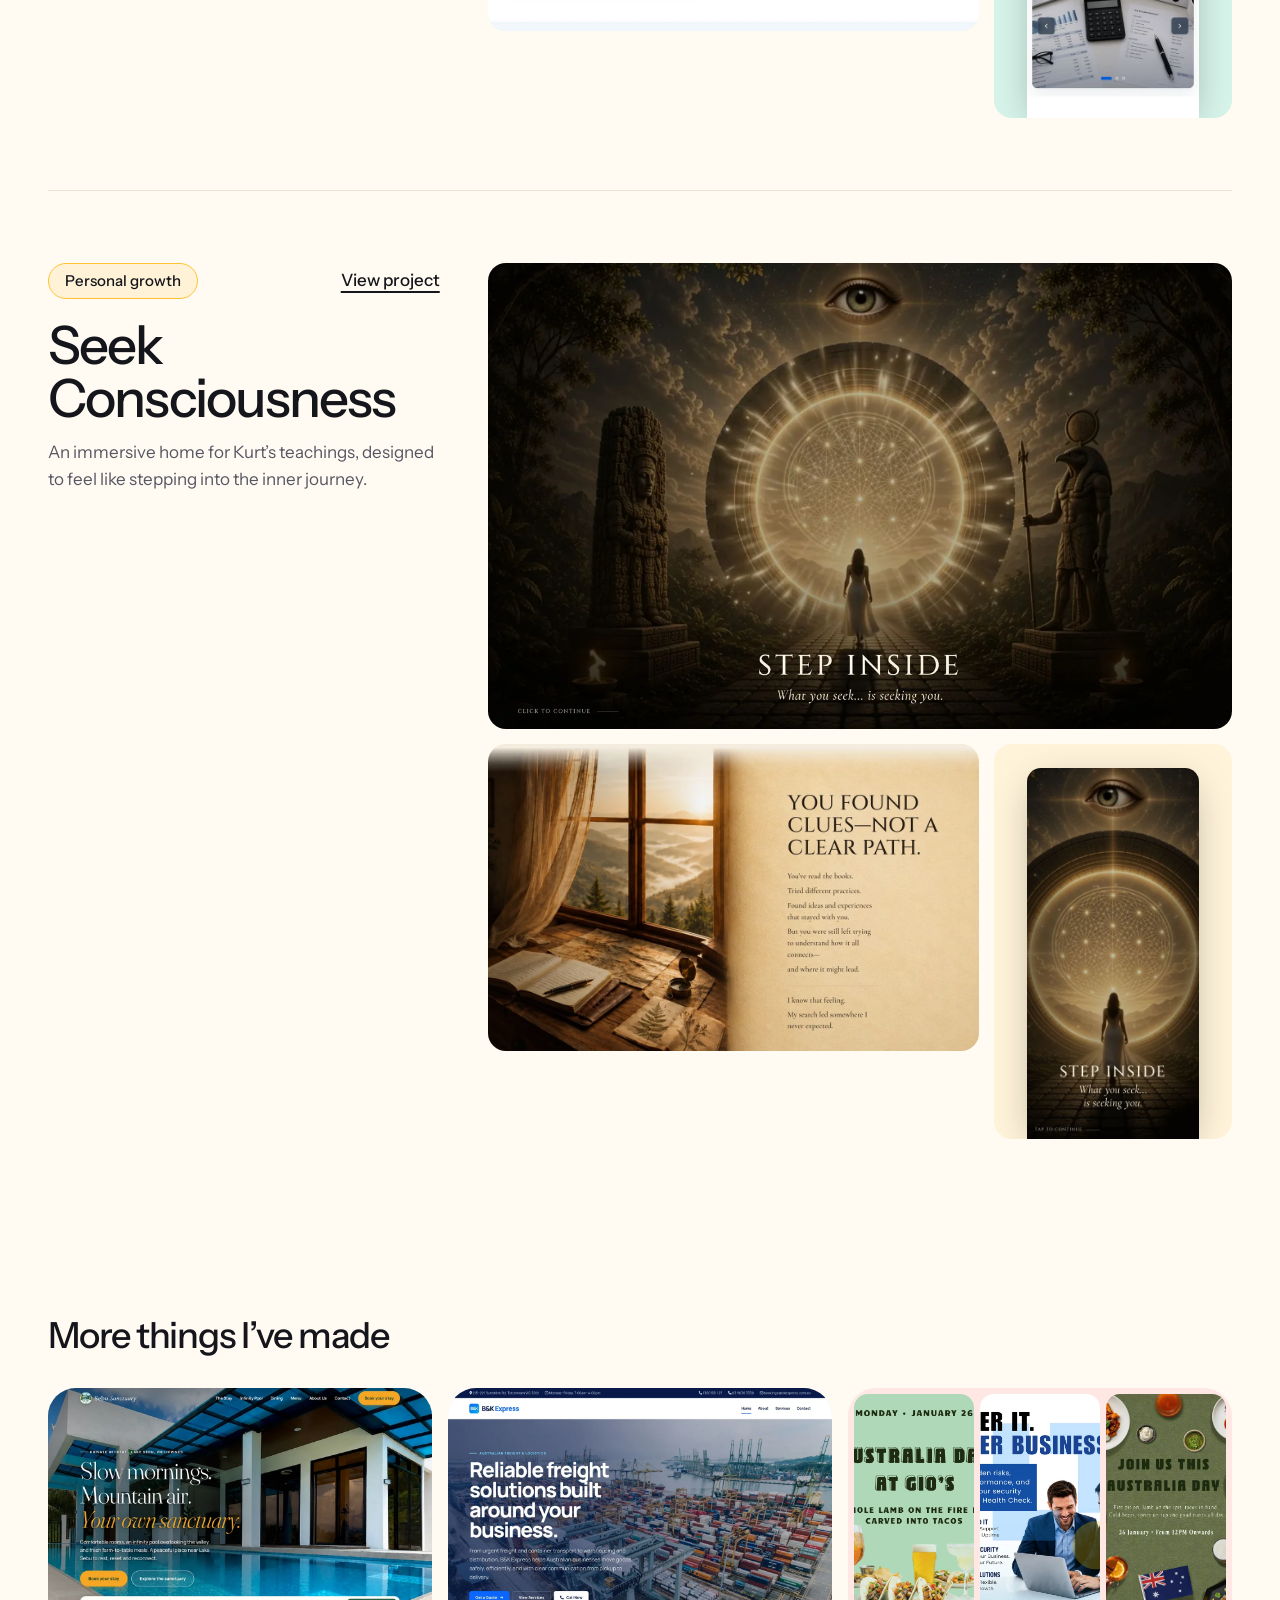
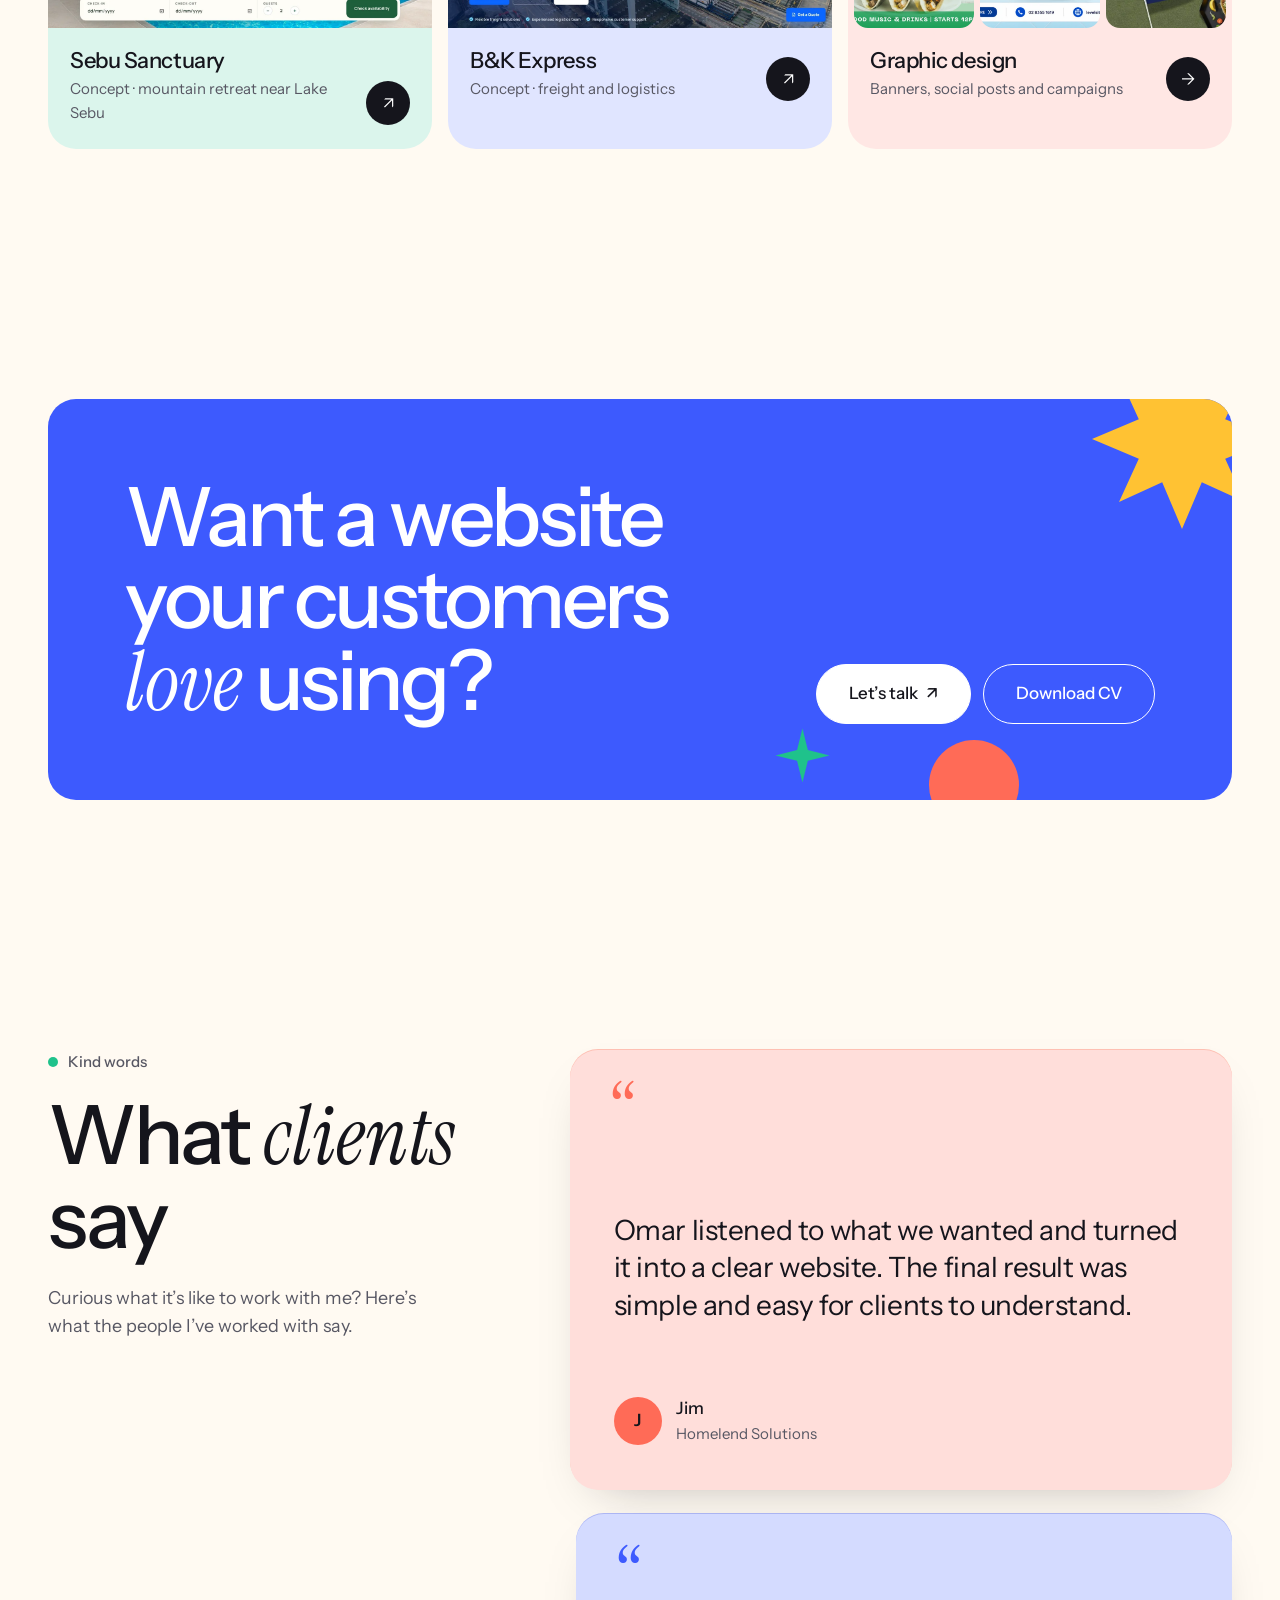
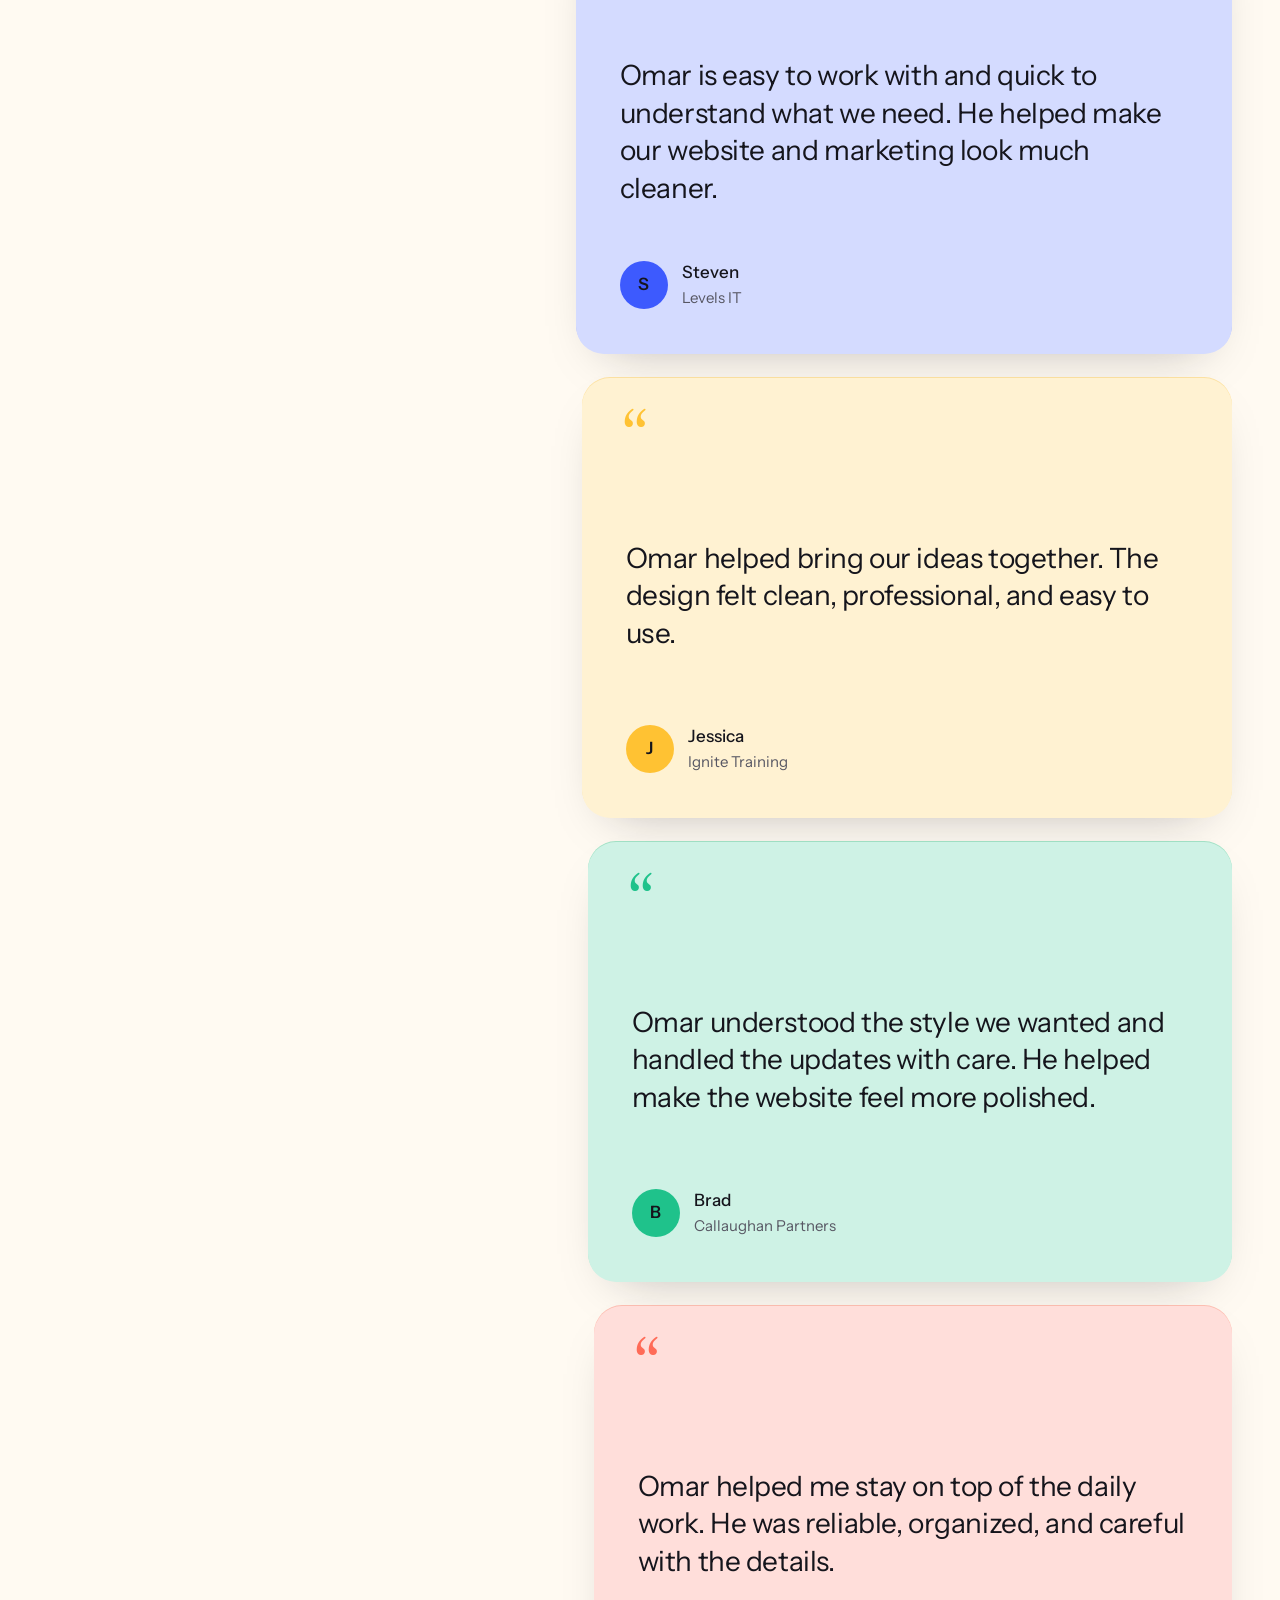
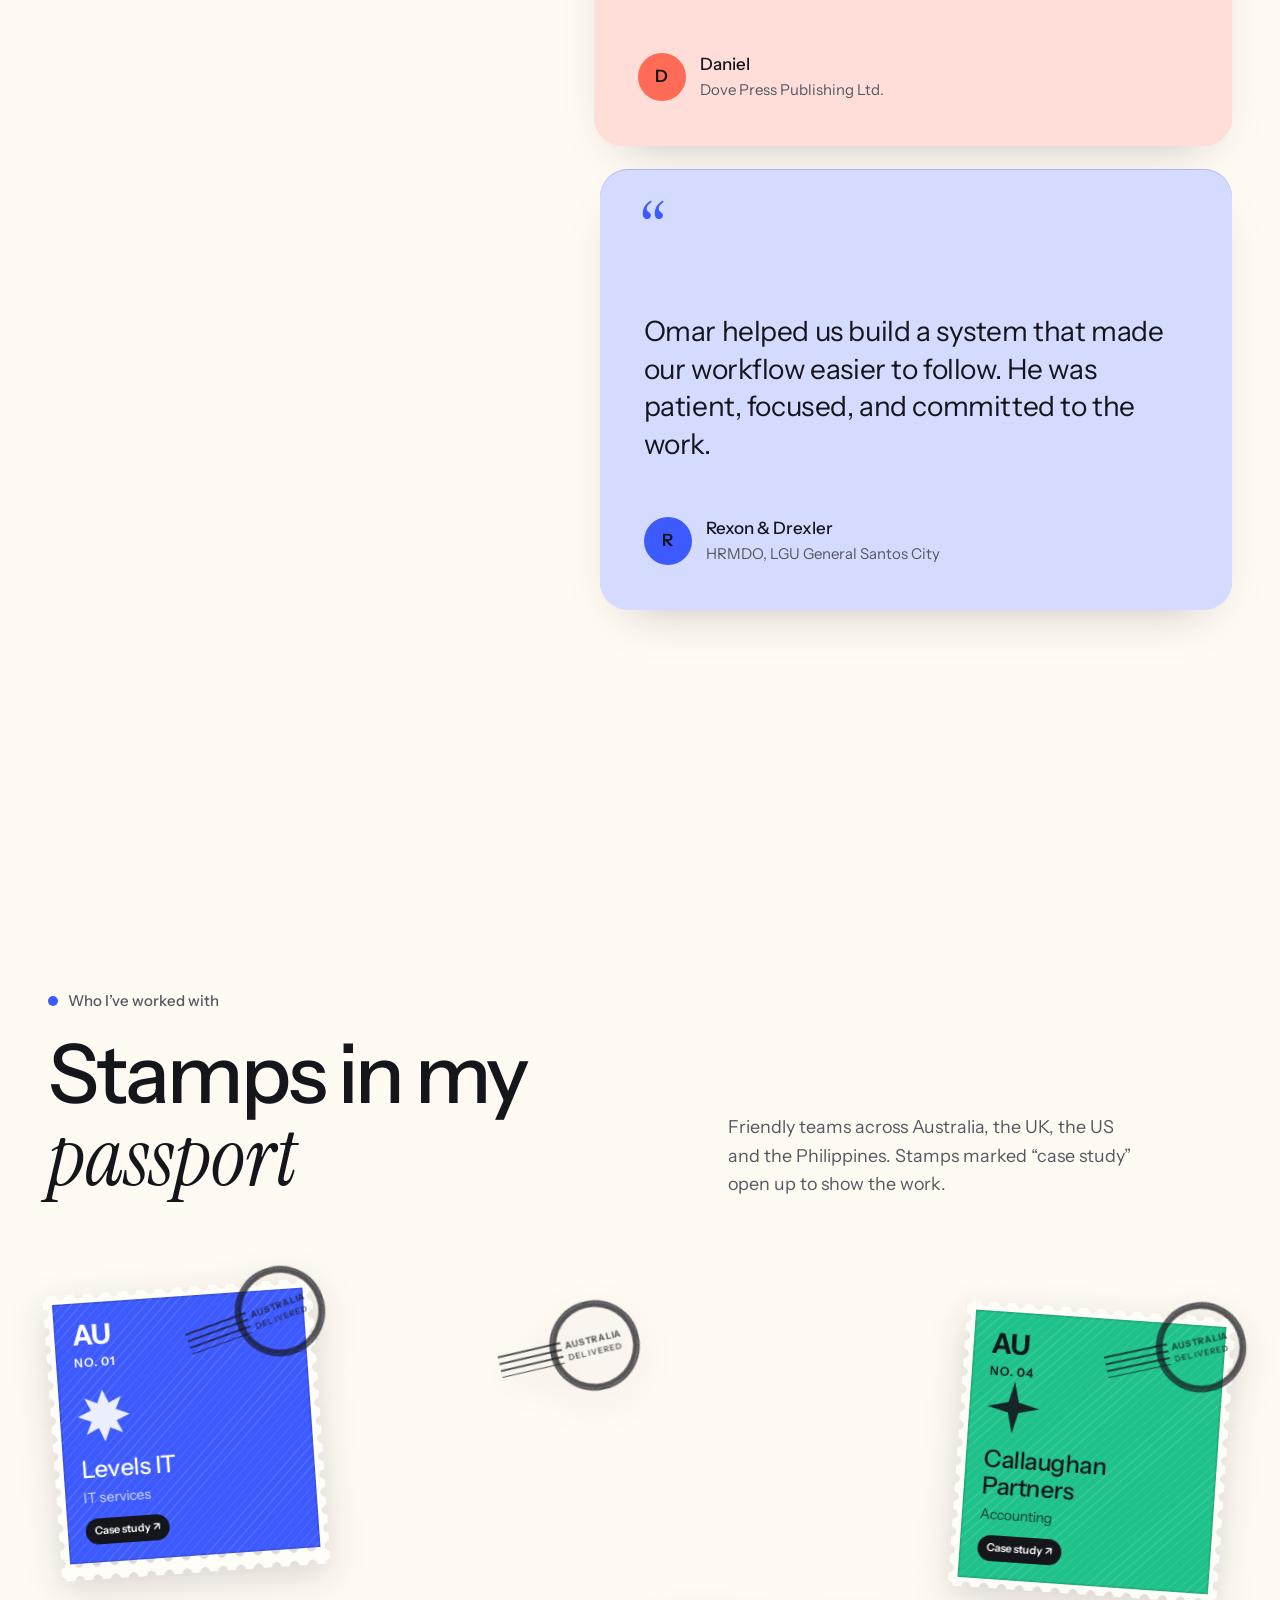
==== commit 93b82dbe: "Drop "colourful" wording from hero intro and footer Hero intro now focuses on the client outcome (mo" ====
--- a/index.html
+++ b/index.html
@@ -80,7 +80,7 @@
           <span class="hero__line" style="--i:2">hard for <span class="hl">your business</span></span>
         </h1>
         <div class="hero__foot">
-          <p class="hero__intro">I design and build clear, colourful websites for small businesses. From the first chat to launch day, you work with me directly.</p>
+          <p class="hero__intro">I design and build clear websites that help small businesses get more enquiries. From the first chat to launch day, you work with me directly.</p>
           <div class="hero__actions">
             <a class="btn btn--solid" href="#contact">Let’s talk <span class="arrow" aria-hidden="true">↗</span></a>
             <a class="btn" href="#work">See my work</a>
@@ -557,7 +557,7 @@
       <div class="footer__base">
         <a class="logo" href="#home" aria-label="Back to top"><span>OD</span></a>
         <span>© <span data-year>2026</span> Omar Darwish</span>
-        <span>Designed and built by hand, with plenty of colour.</span>
+        <span>Designed and built by Omar Darwish.</span>
       </div>
     </div>
   </footer>
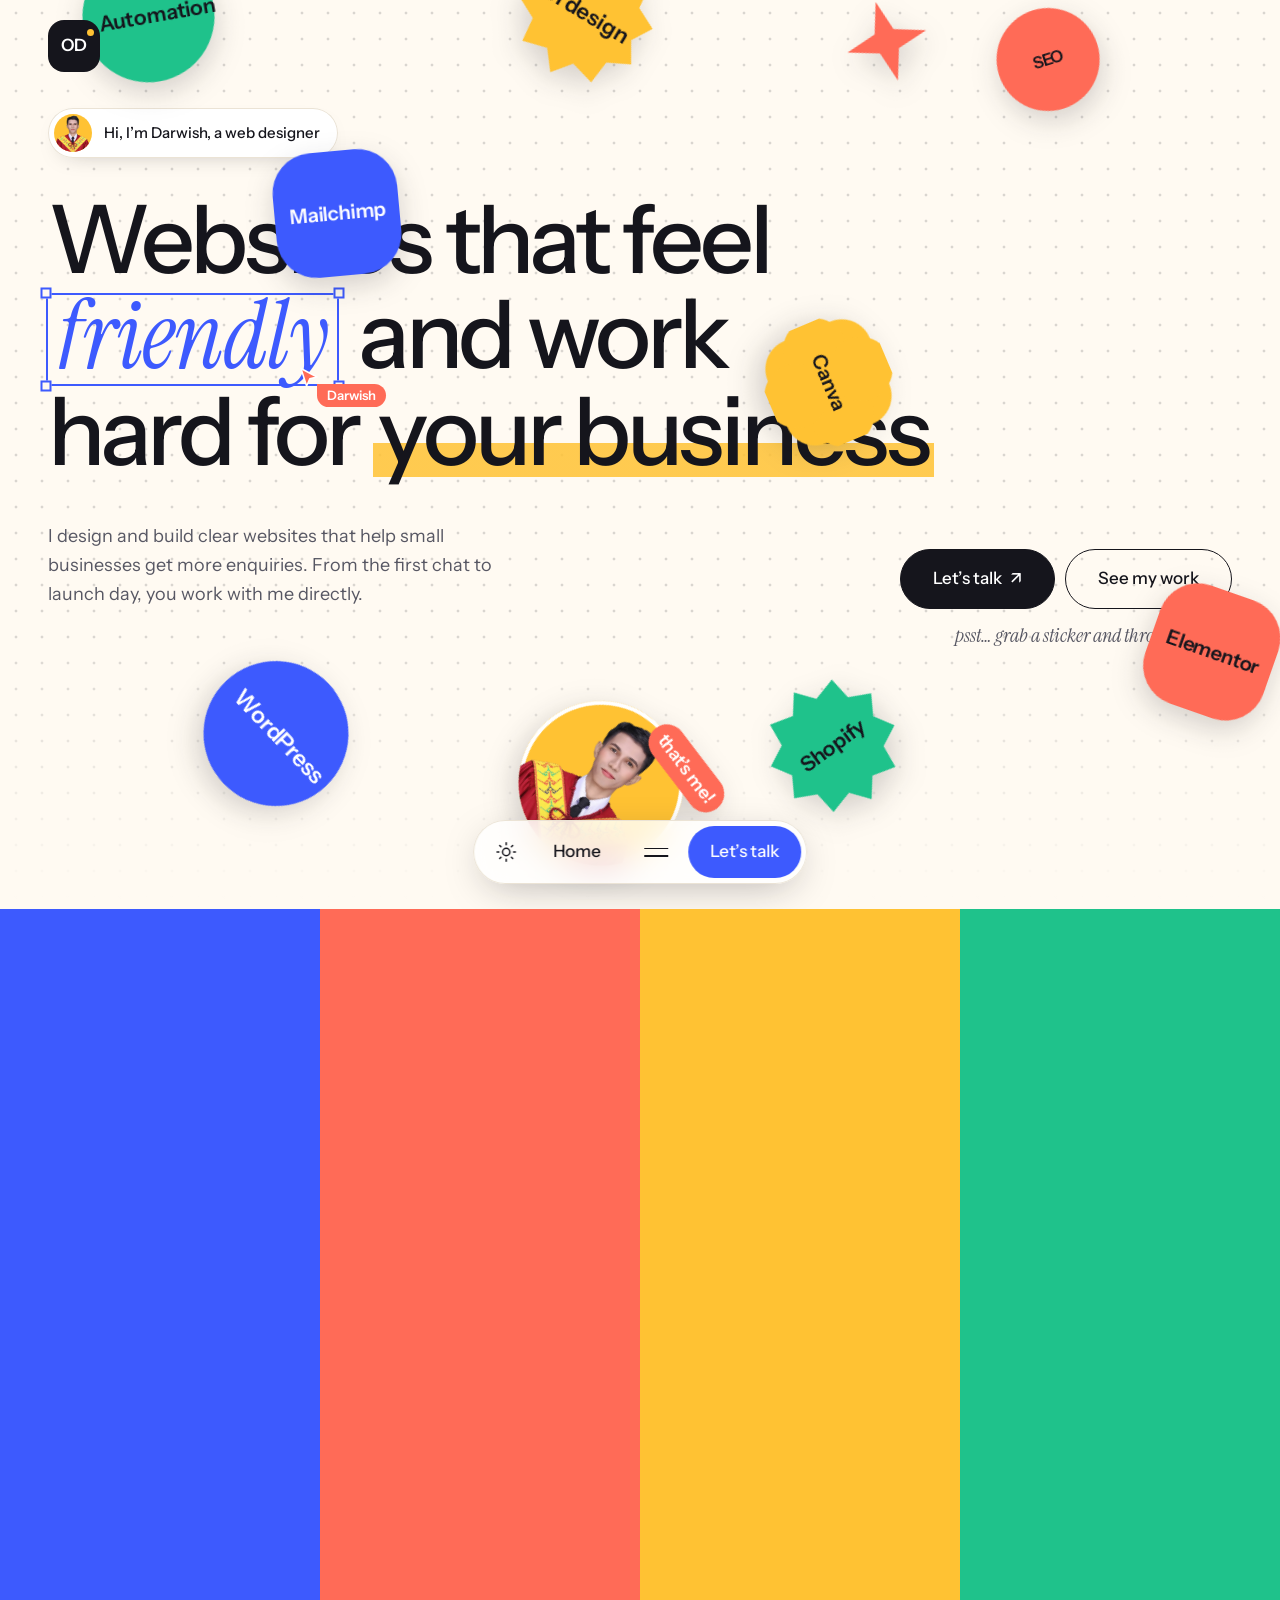
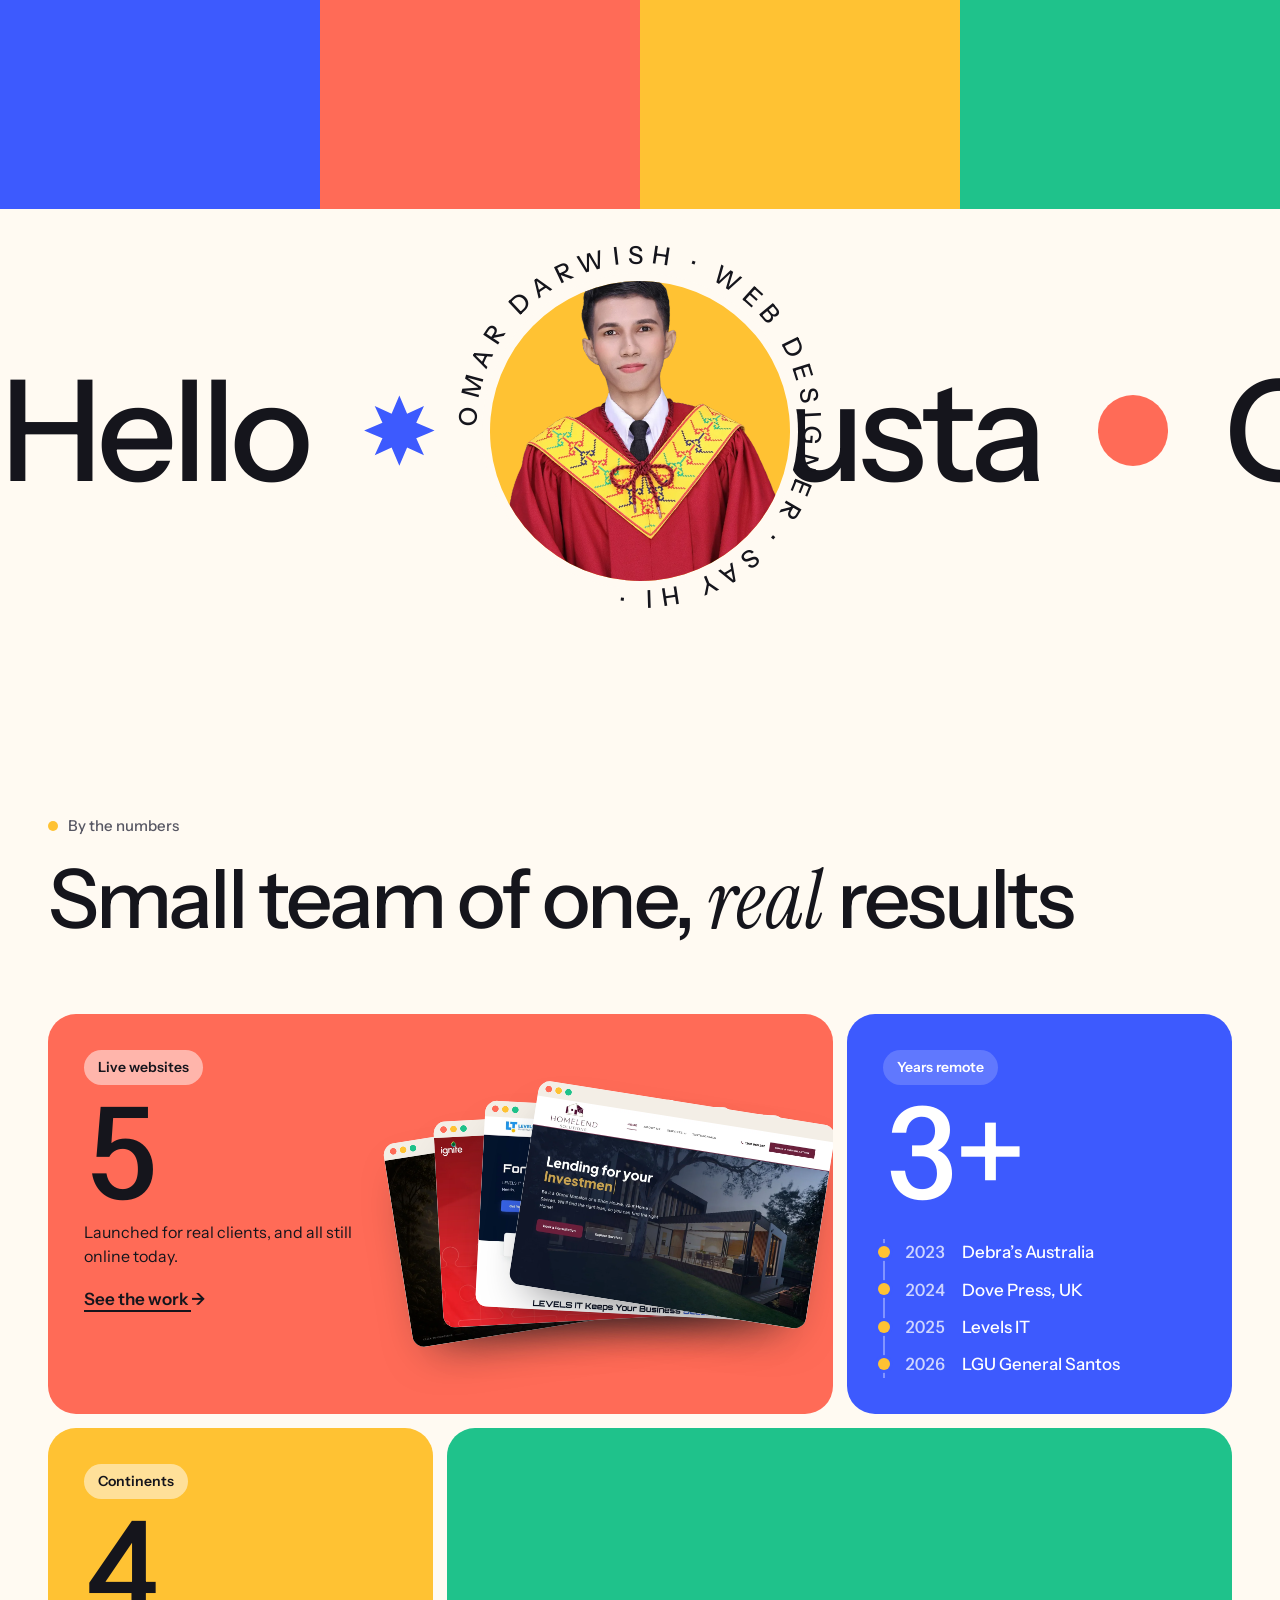
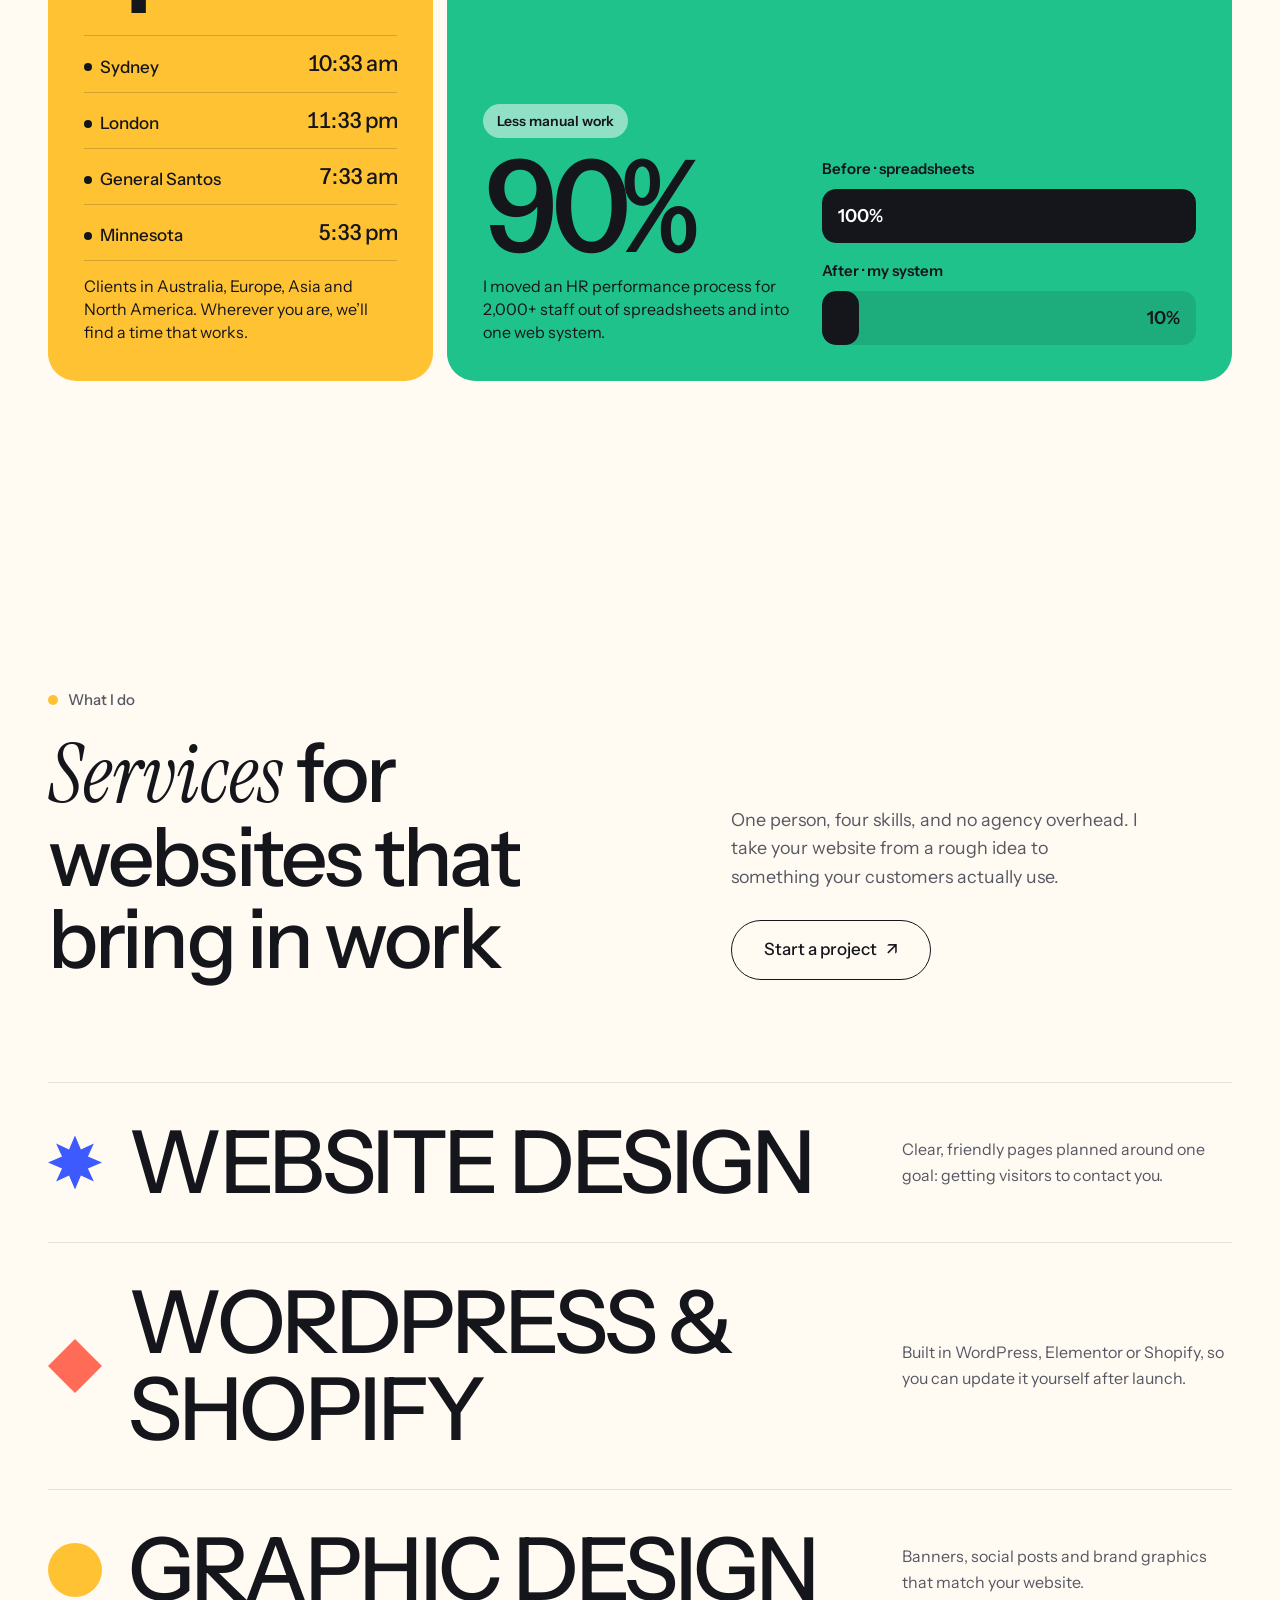
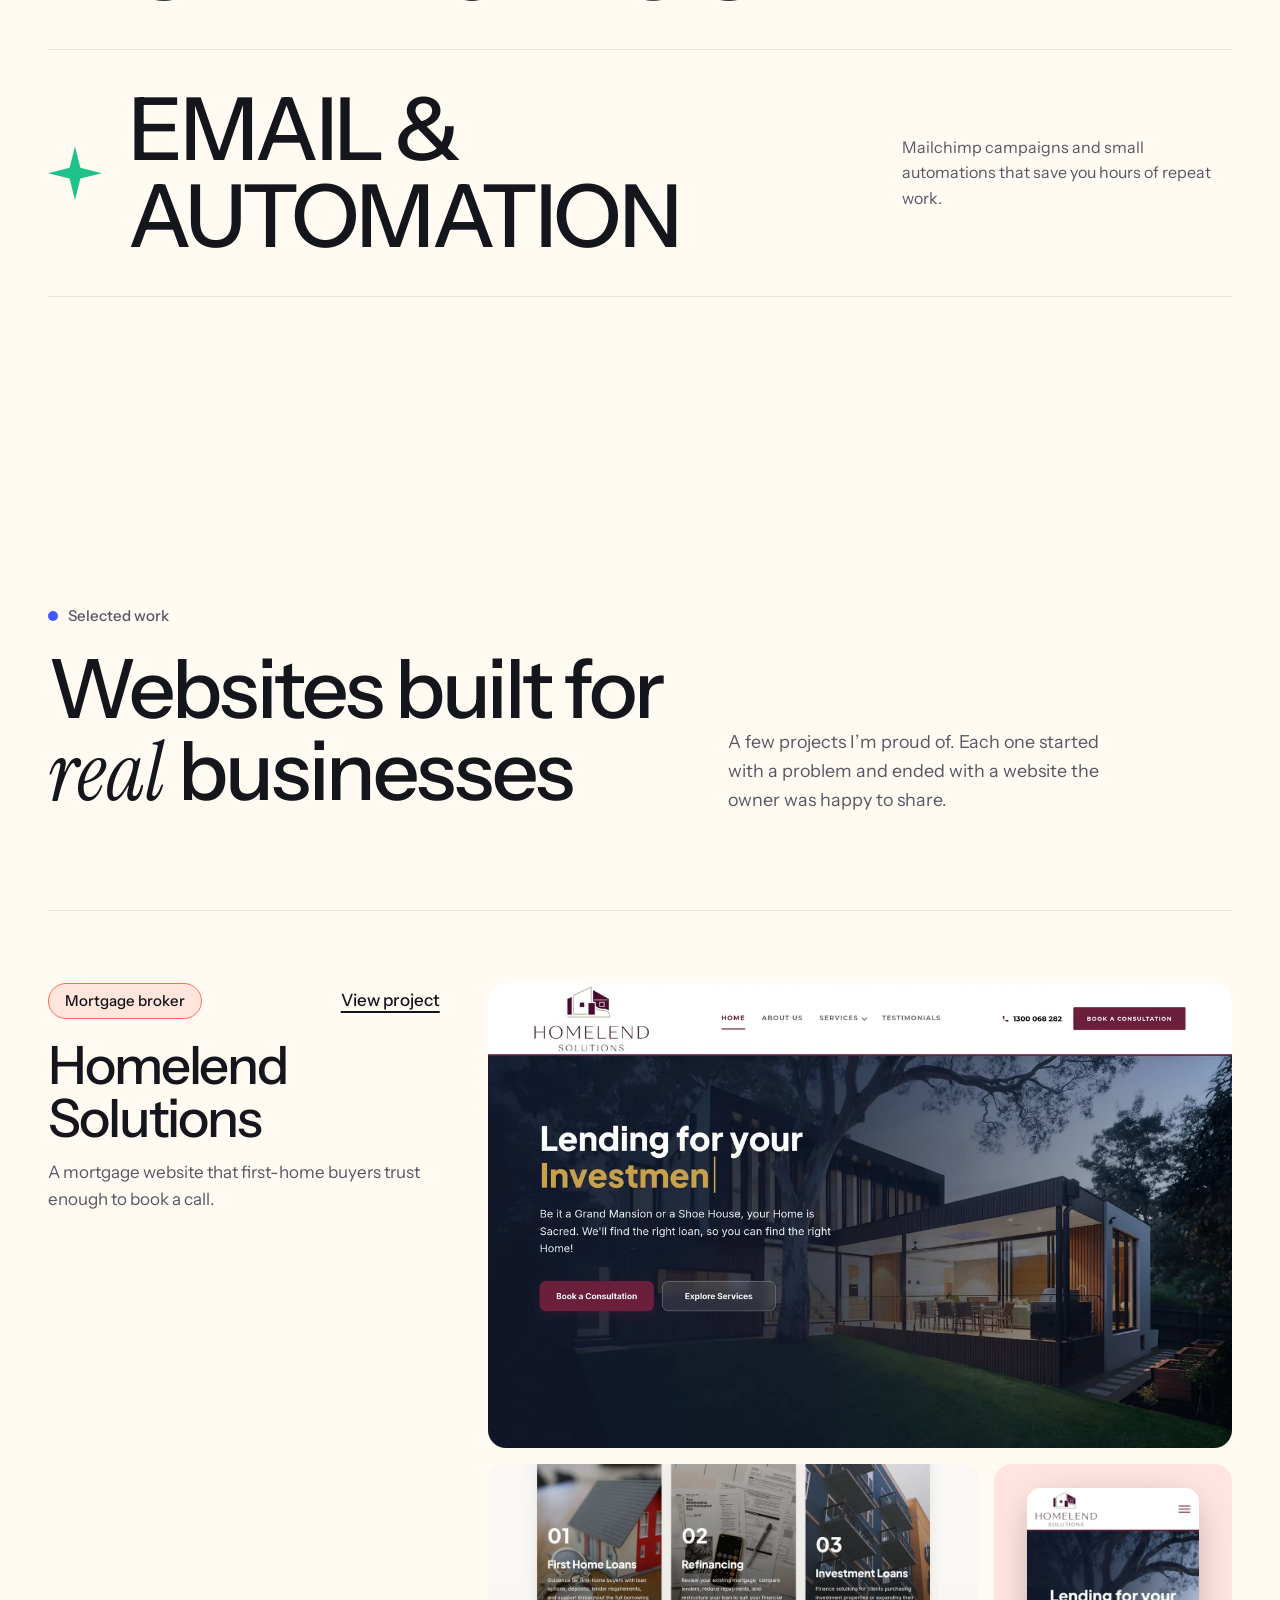
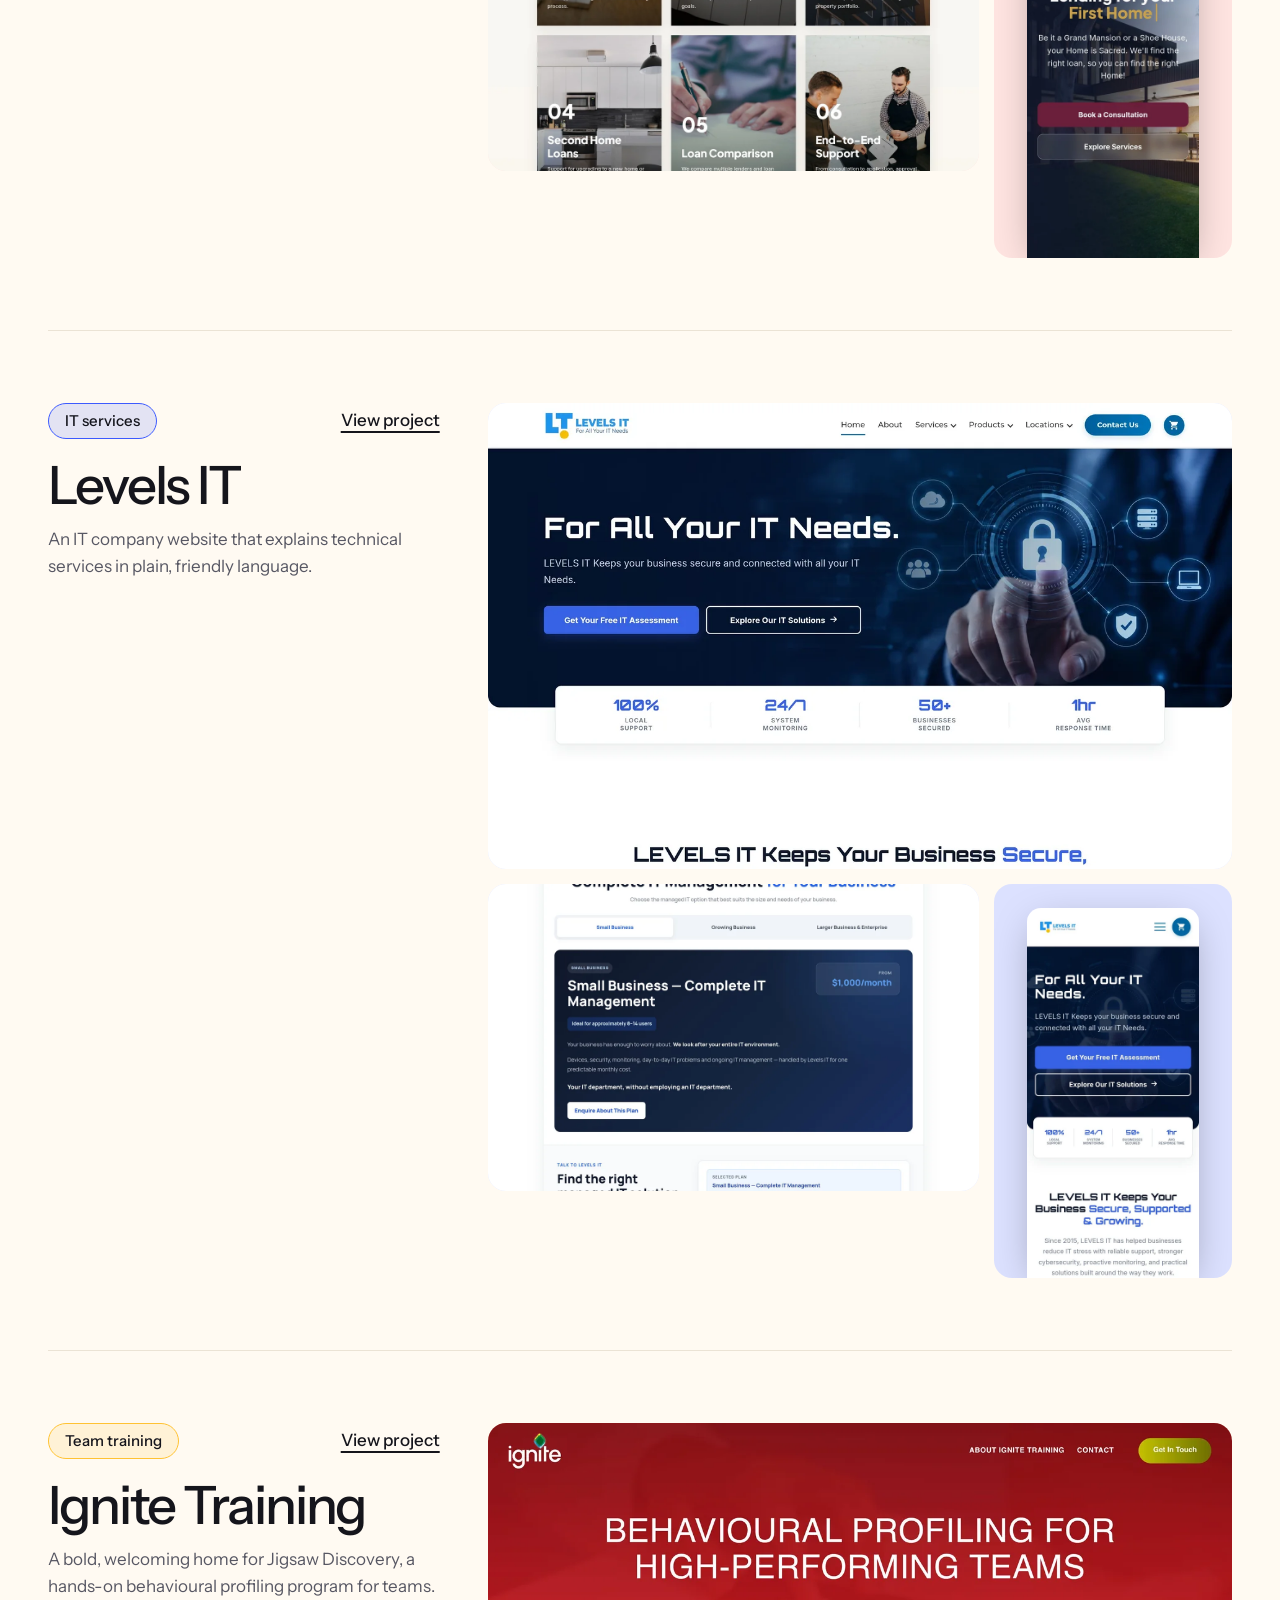
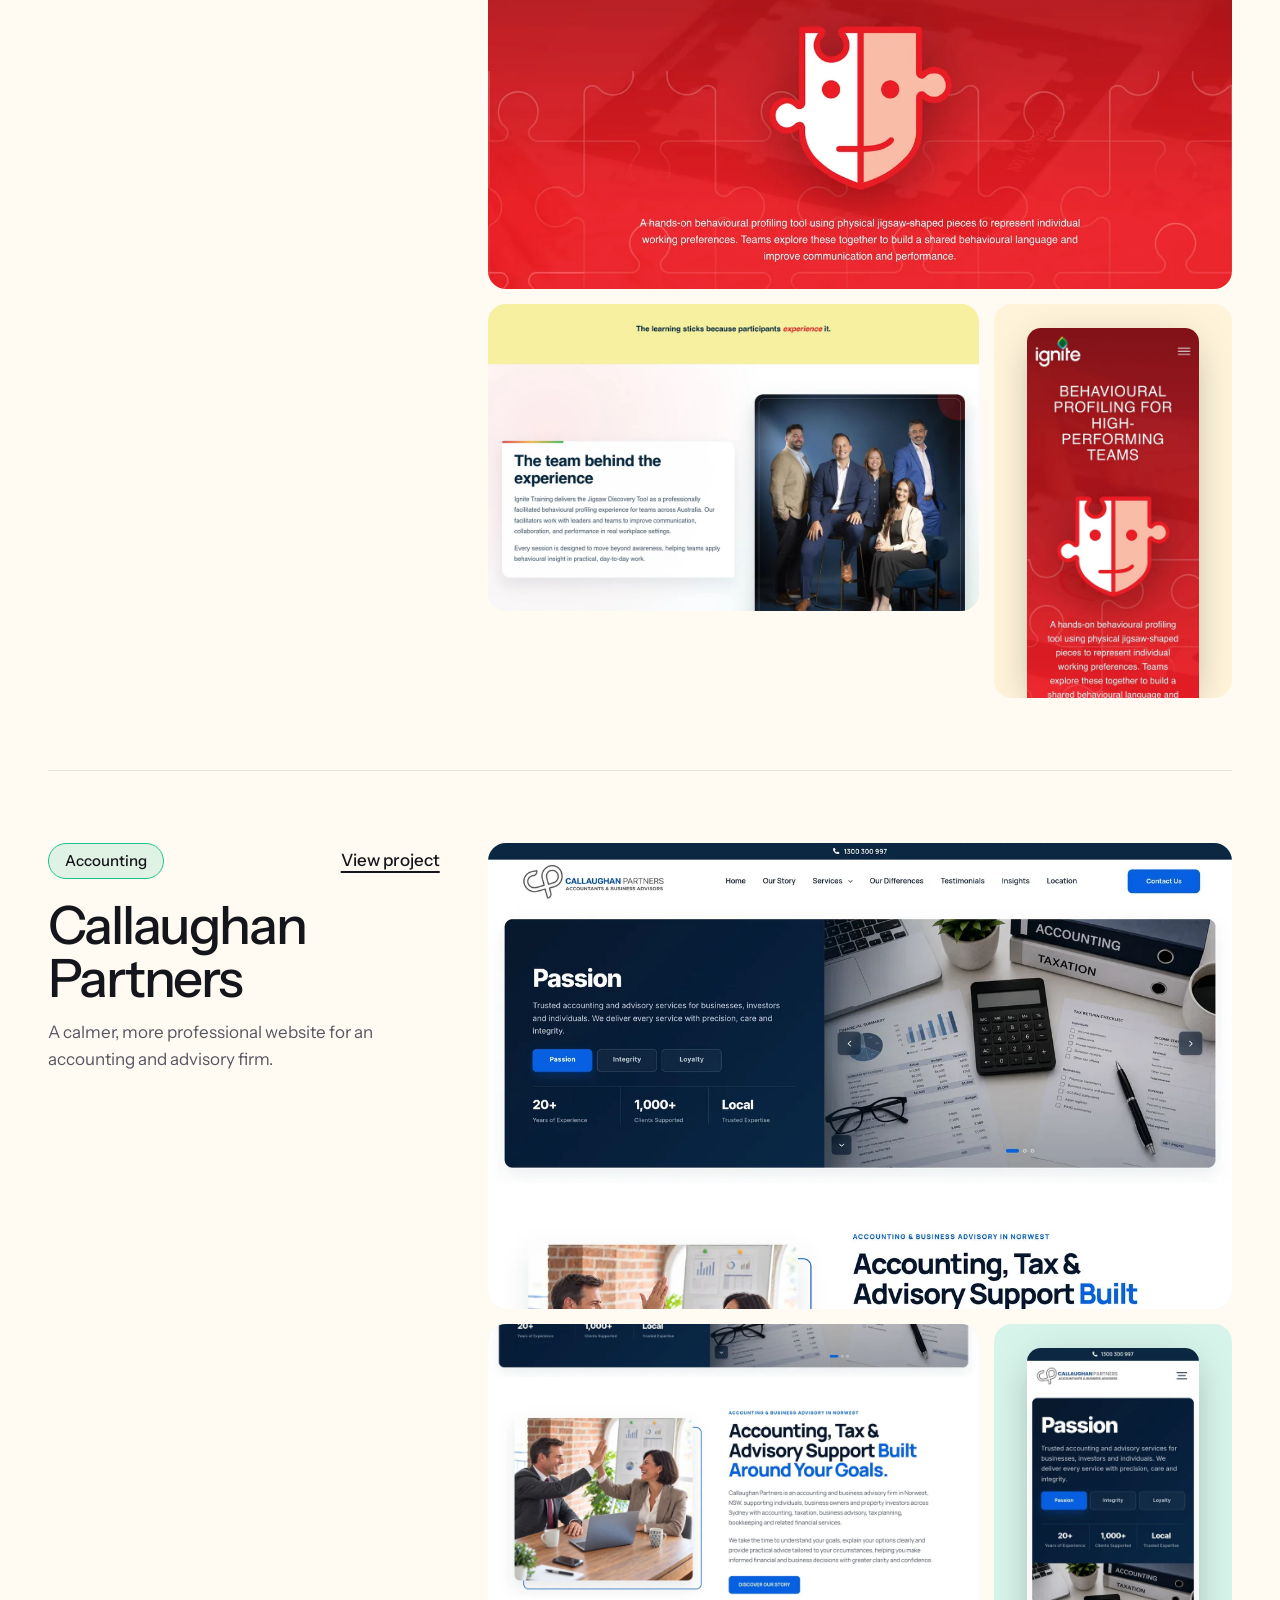
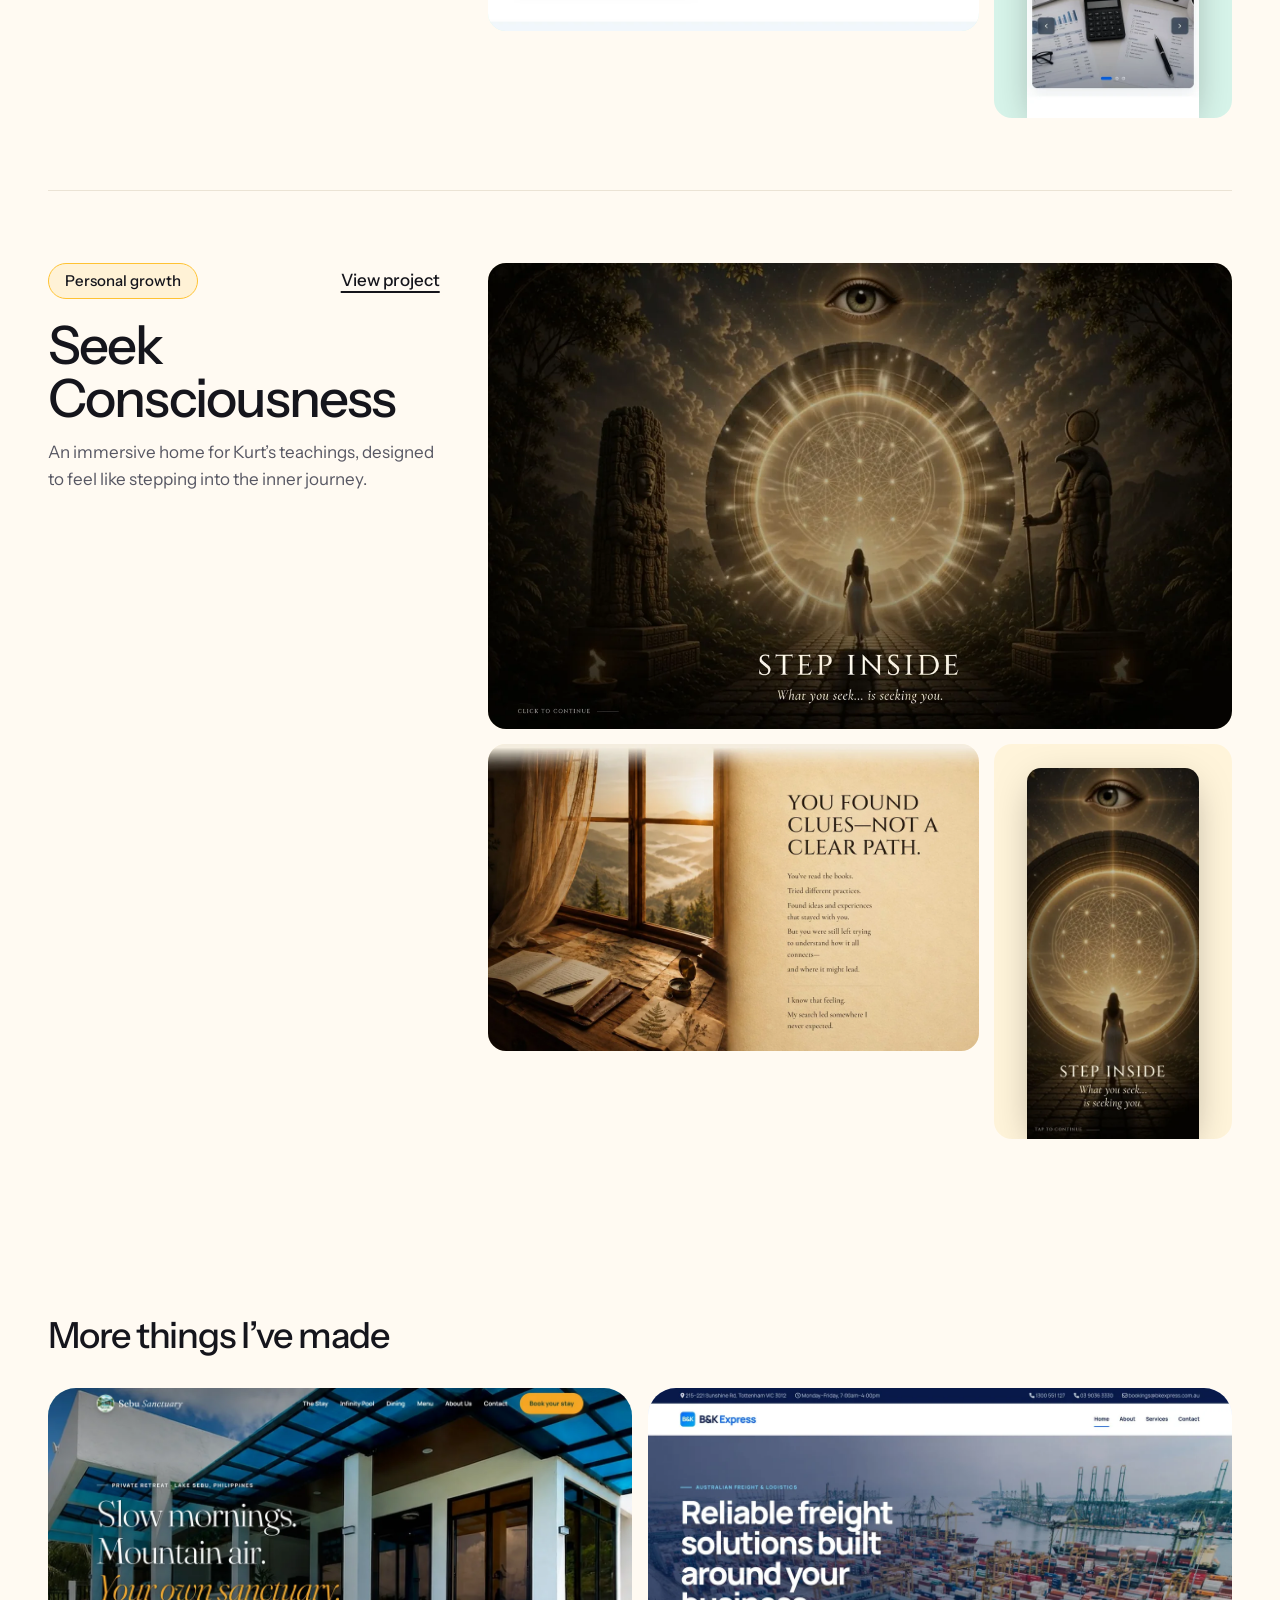
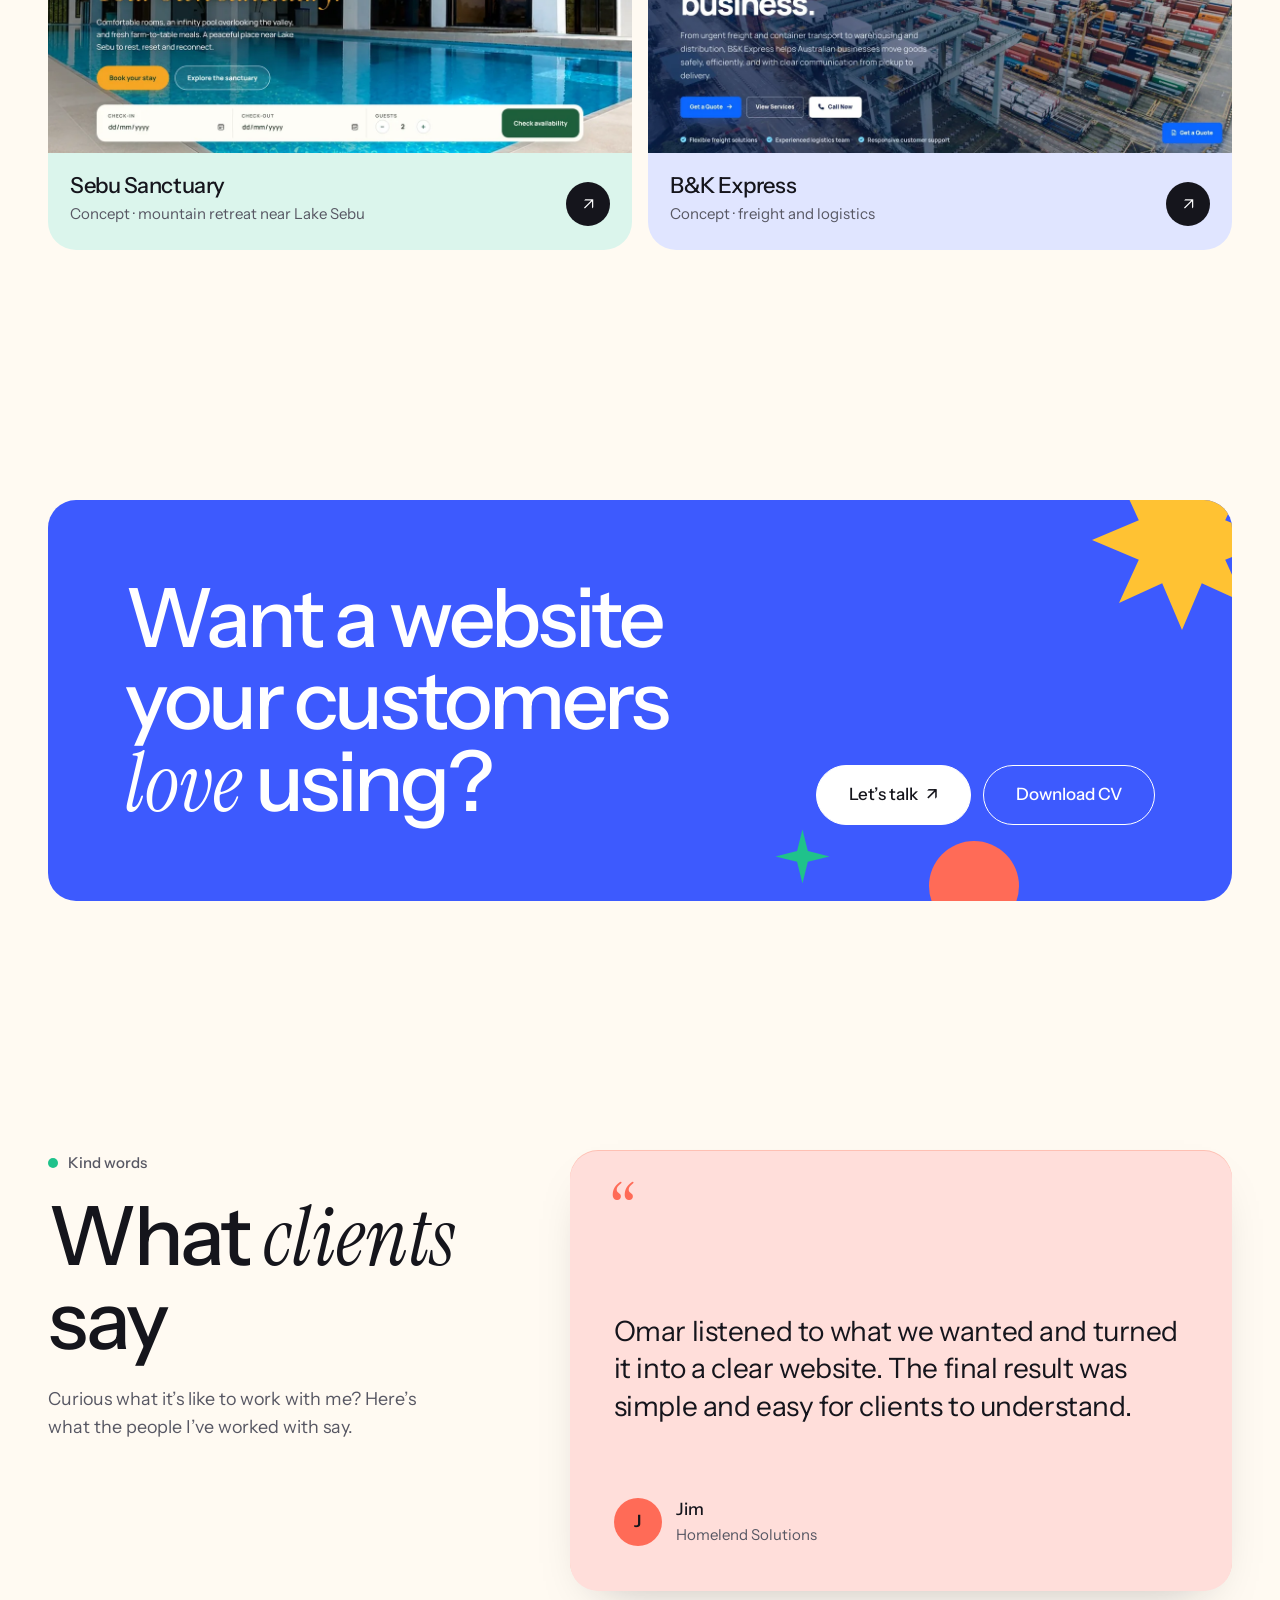
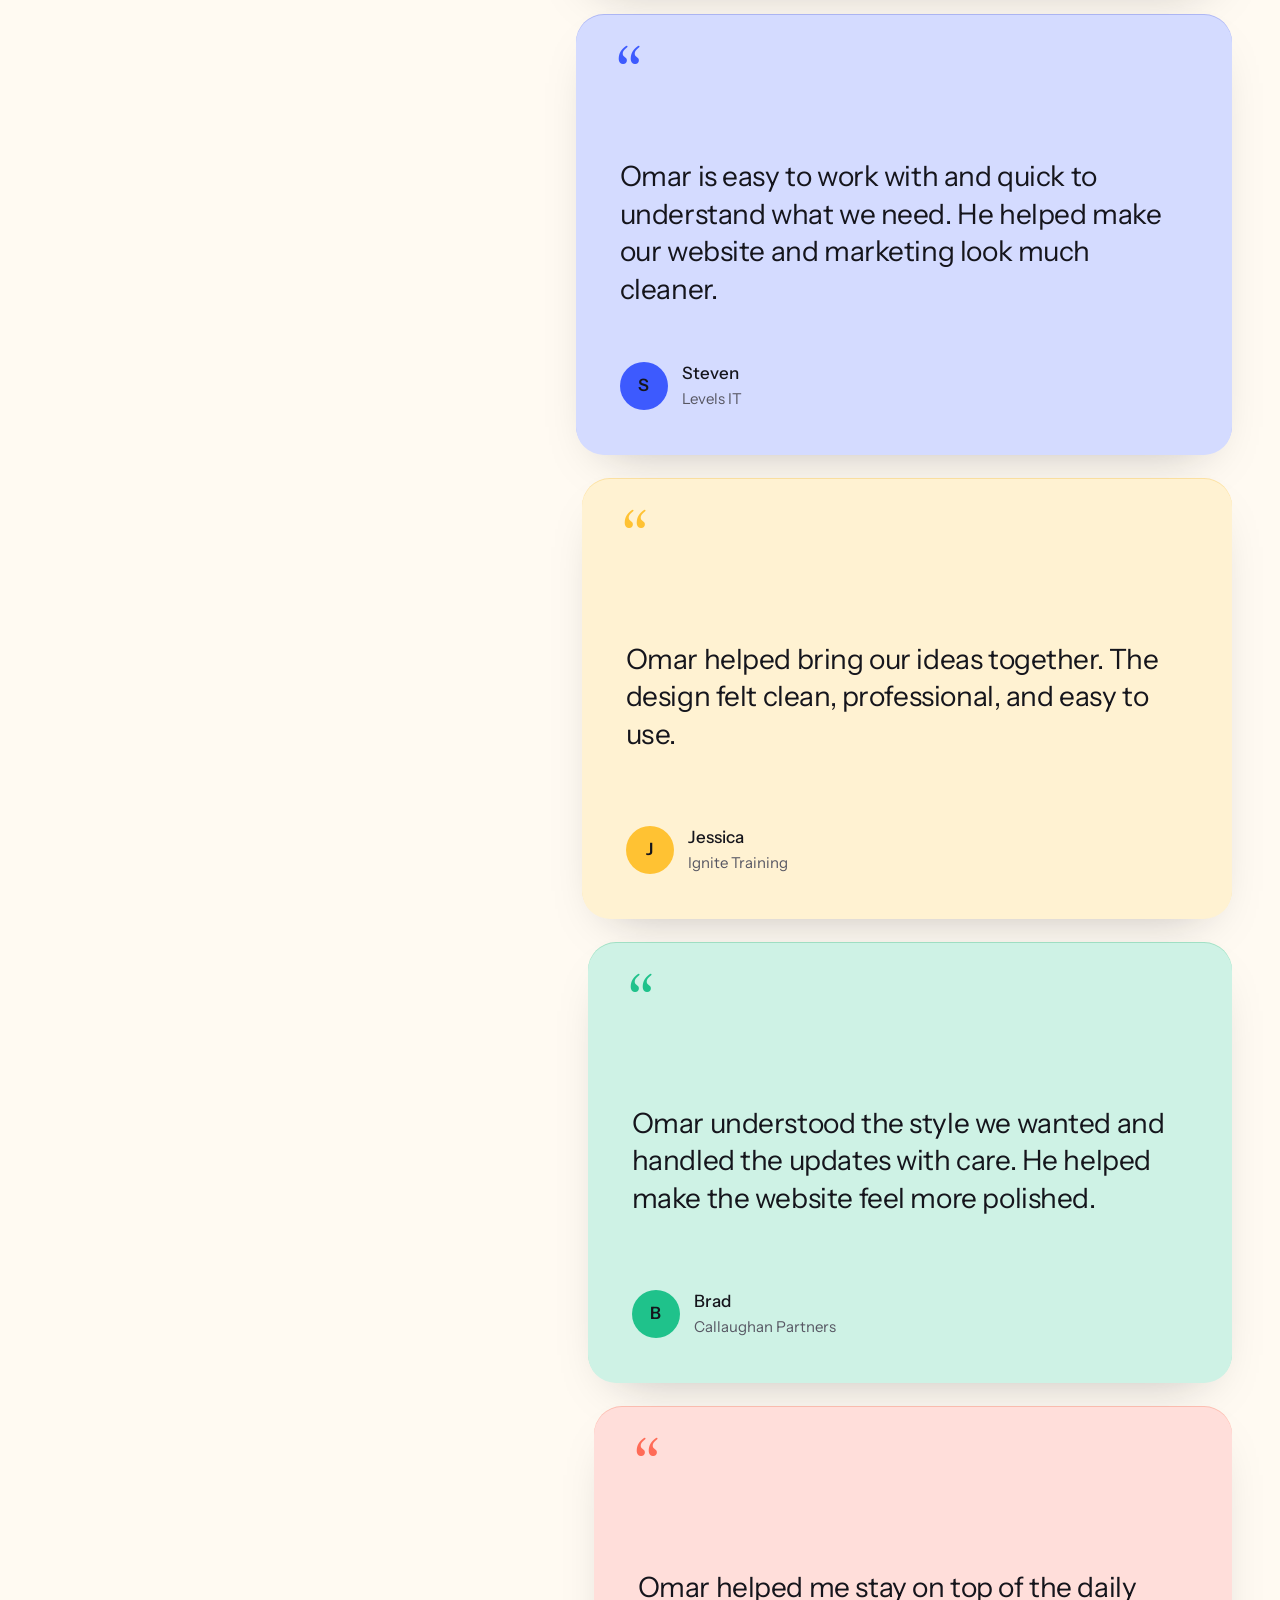
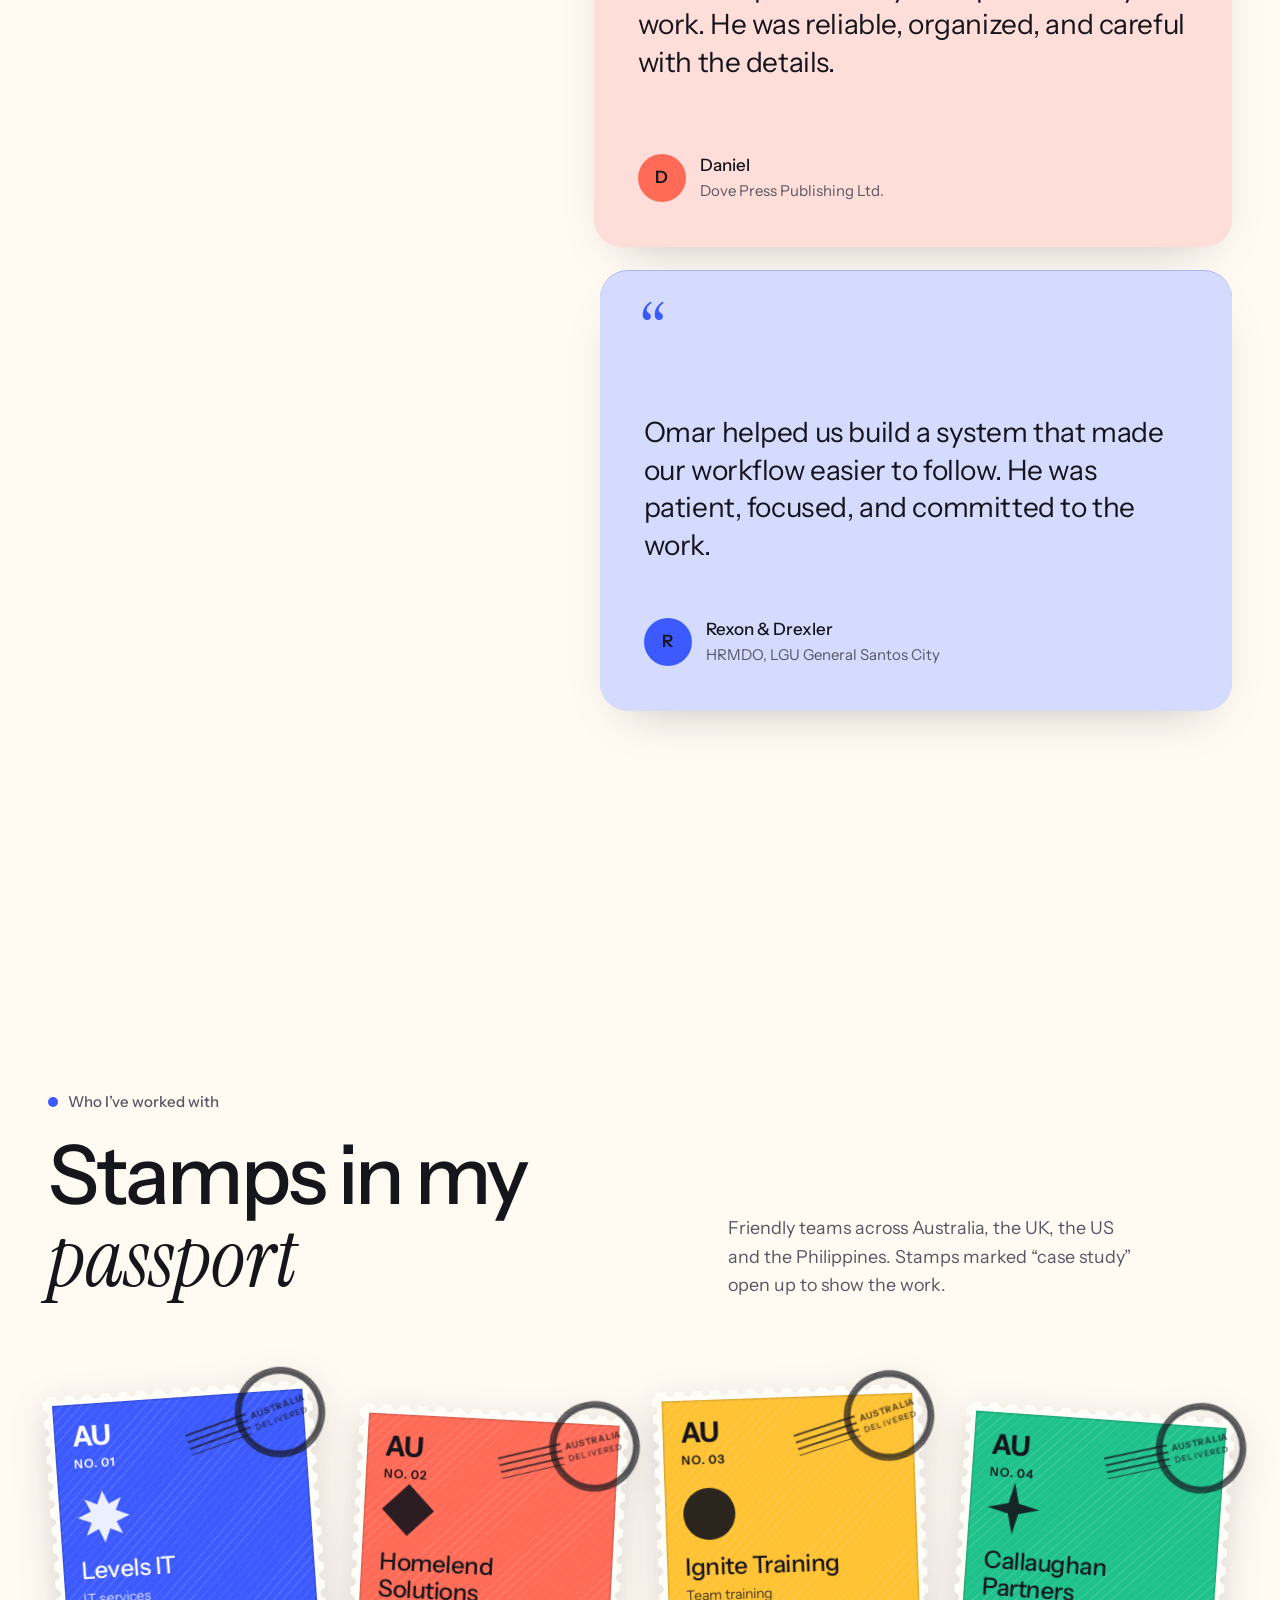
==== commit c0741374: "Remove graphic design work from the portfolio Drops the graphic design card, the gallery page and it" ====
--- a/index.html
+++ b/index.html
@@ -327,14 +327,6 @@
               <span class="mini__img"><img src="assets/work/bk-hero-1200.webp" alt="B&amp;K Express concept website" width="1200" height="750" loading="lazy" decoding="async"></span>
               <span class="mini__body"><span><strong class="mini__name">B&amp;K Express</strong><span class="mini__sub">Concept · freight and logistics</span></span><span class="mini__arrow" aria-hidden="true">↗</span></span>
             </a>
-            <a class="mini c-coral" href="work/graphic-design.html" data-reveal style="--d:.16s">
-              <span class="mini__collage">
-                <img src="assets/design/gios-4.webp" alt="" loading="lazy" decoding="async">
-                <img src="assets/design/levels-3.webp" alt="" loading="lazy" decoding="async">
-                <img src="assets/design/gios-1.webp" alt="" loading="lazy" decoding="async">
-              </span>
-              <span class="mini__body"><span><strong class="mini__name">Graphic design</strong><span class="mini__sub">Banners, social posts and campaigns</span></span><span class="mini__arrow" aria-hidden="true">→</span></span>
-            </a>
           </div>
         </div>
       </div>
--- a/css/style.css
+++ b/css/style.css
@@ -1148,7 +1148,7 @@
 .mini:hover .mini__arrow { transform: rotate(45deg); background: var(--c); color: #15151c; }
 .mini__collage { display: grid; grid-template-columns: repeat(3, 1fr); gap: 6px; padding: 6px 6px 0; aspect-ratio: 16 / 10; }
 .mini__collage img { width: 100%; height: 100%; object-fit: cover; border-radius: 14px; }
-@media (min-width: 768px) { .more__grid { grid-template-columns: repeat(3, minmax(0, 1fr)); } }
+@media (min-width: 768px) { .more__grid { grid-template-columns: repeat(2, minmax(0, 1fr)); } }
 
 /* ==========================================================================
    CTA band
@@ -1712,54 +1712,6 @@
 .next p { max-width: 48ch; margin-top: 16px; color: var(--body); }
 
 /* ==========================================================================
-   Design gallery page
-   ========================================================================== */
-.design-hero { padding: 140px 0 40px; }
-.design-group { padding-block: 40px; }
-.design-group h2 { font-size: clamp(1.75rem, 4vw, 3rem); font-weight: 500; letter-spacing: -.03em; margin-bottom: 20px; }
-.design-grid { display: grid; grid-template-columns: repeat(2, minmax(0, 1fr)); gap: 12px; }
-.design-grid--wide { grid-template-columns: 1fr; }
-.design-item {
-  padding: 0;
-  border: 0;
-  border-radius: var(--radius);
-  background: color-mix(in srgb, var(--c) 18%, var(--surface));
-  overflow: hidden;
-  cursor: zoom-in;
-}
-.design-item img { width: 100%; height: 100%; object-fit: cover; transition: transform 1s var(--ease); }
-.design-item:hover img { transform: scale(1.04); }
-@media (min-width: 768px) {
-  .design-grid { grid-template-columns: repeat(3, minmax(0, 1fr)); }
-  .design-grid--tall { grid-template-columns: repeat(4, minmax(0, 1fr)); }
-  .design-grid--wide { grid-template-columns: repeat(2, minmax(0, 1fr)); }
-}
-
-.lightbox {
-  width: min(1100px, calc(100vw - 32px));
-  max-height: calc(100svh - 32px);
-  padding: 0;
-  border: 0;
-  border-radius: var(--radius-lg);
-  background: var(--surface);
-  color: var(--ink);
-}
-.lightbox::backdrop { background: rgba(18, 18, 24, .8); backdrop-filter: blur(6px); }
-.lightbox img { width: 100%; max-height: calc(100svh - 120px); object-fit: contain; background: var(--bg); }
-.lightbox__bar { display: flex; justify-content: space-between; align-items: center; gap: 16px; padding: 12px 12px 12px 20px; }
-.lightbox__close {
-  display: grid;
-  place-items: center;
-  width: 44px; height: 44px;
-  border: 0;
-  border-radius: 50%;
-  background: var(--ink);
-  color: var(--on-ink);
-  font-size: 1.5rem;
-  cursor: pointer;
-}
-
-/* ==========================================================================
    Reduced motion
    ========================================================================== */
 @media (prefers-reduced-motion: reduce) {
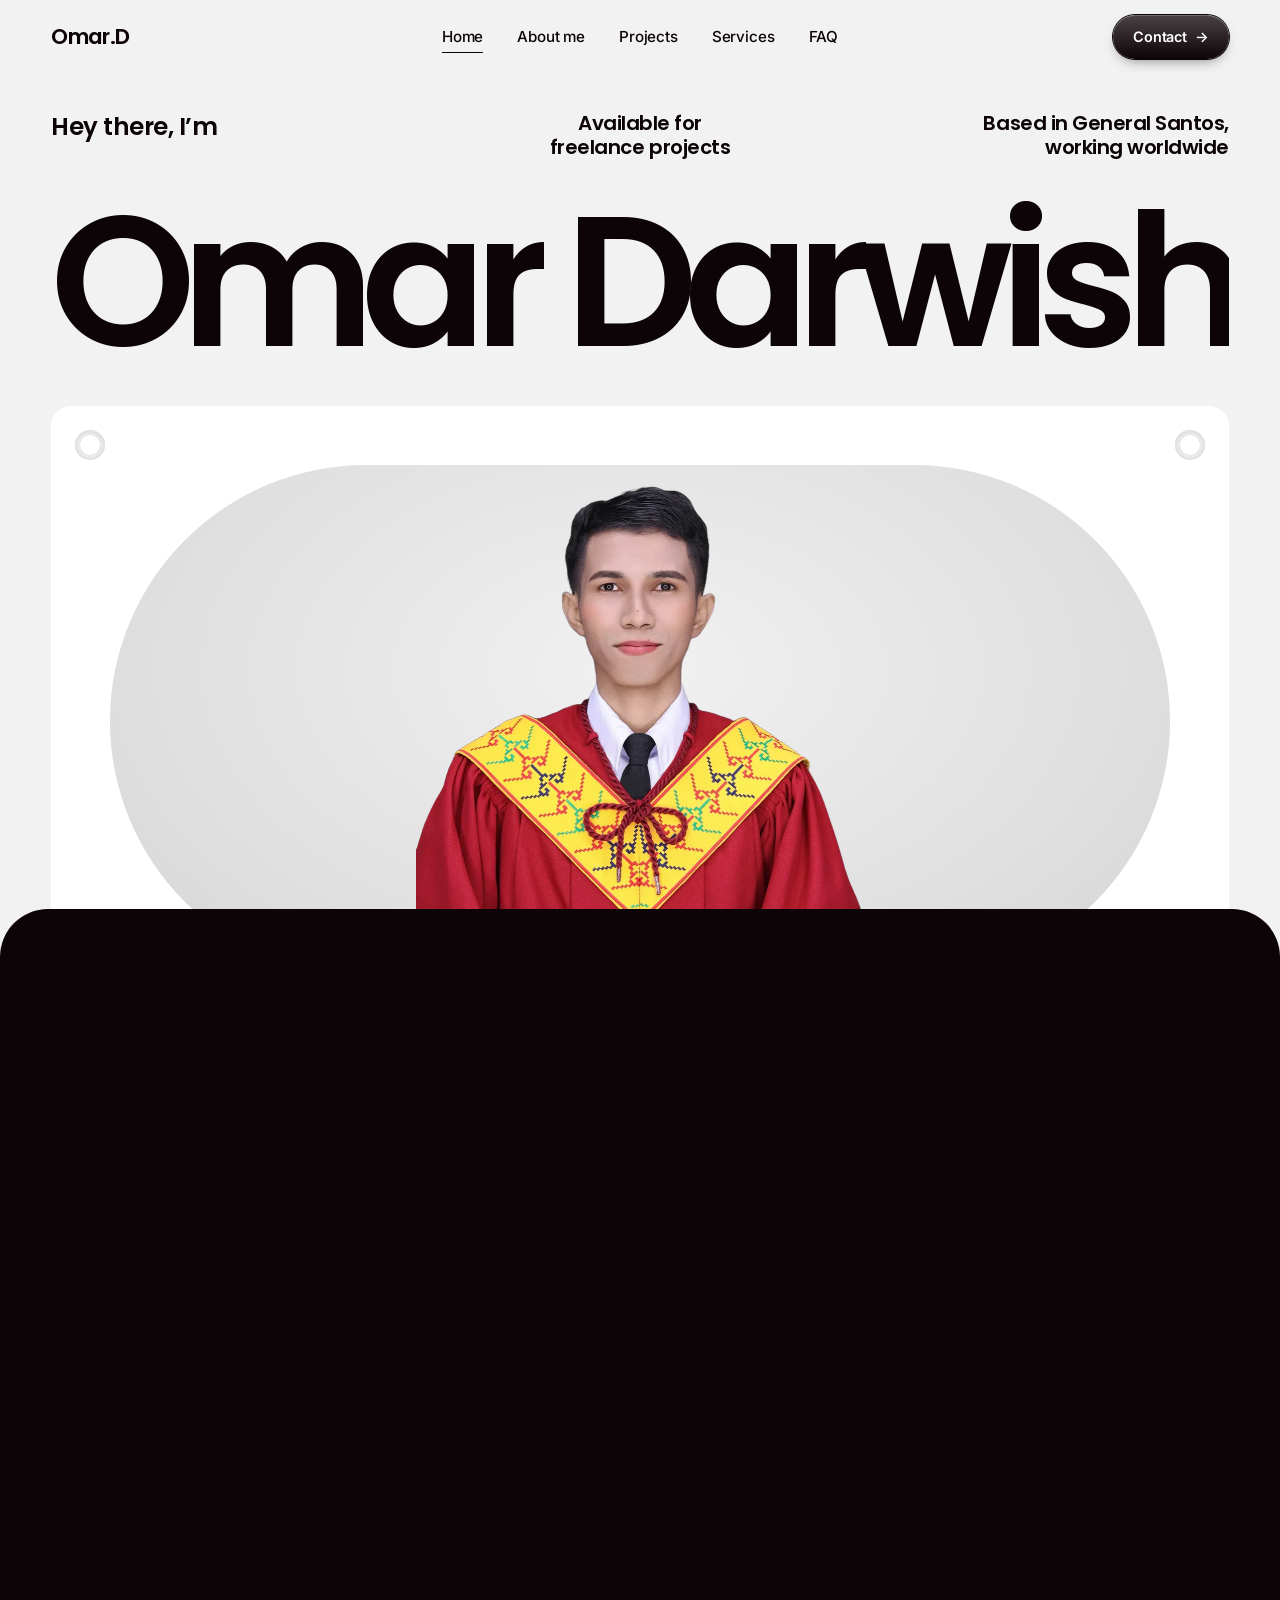
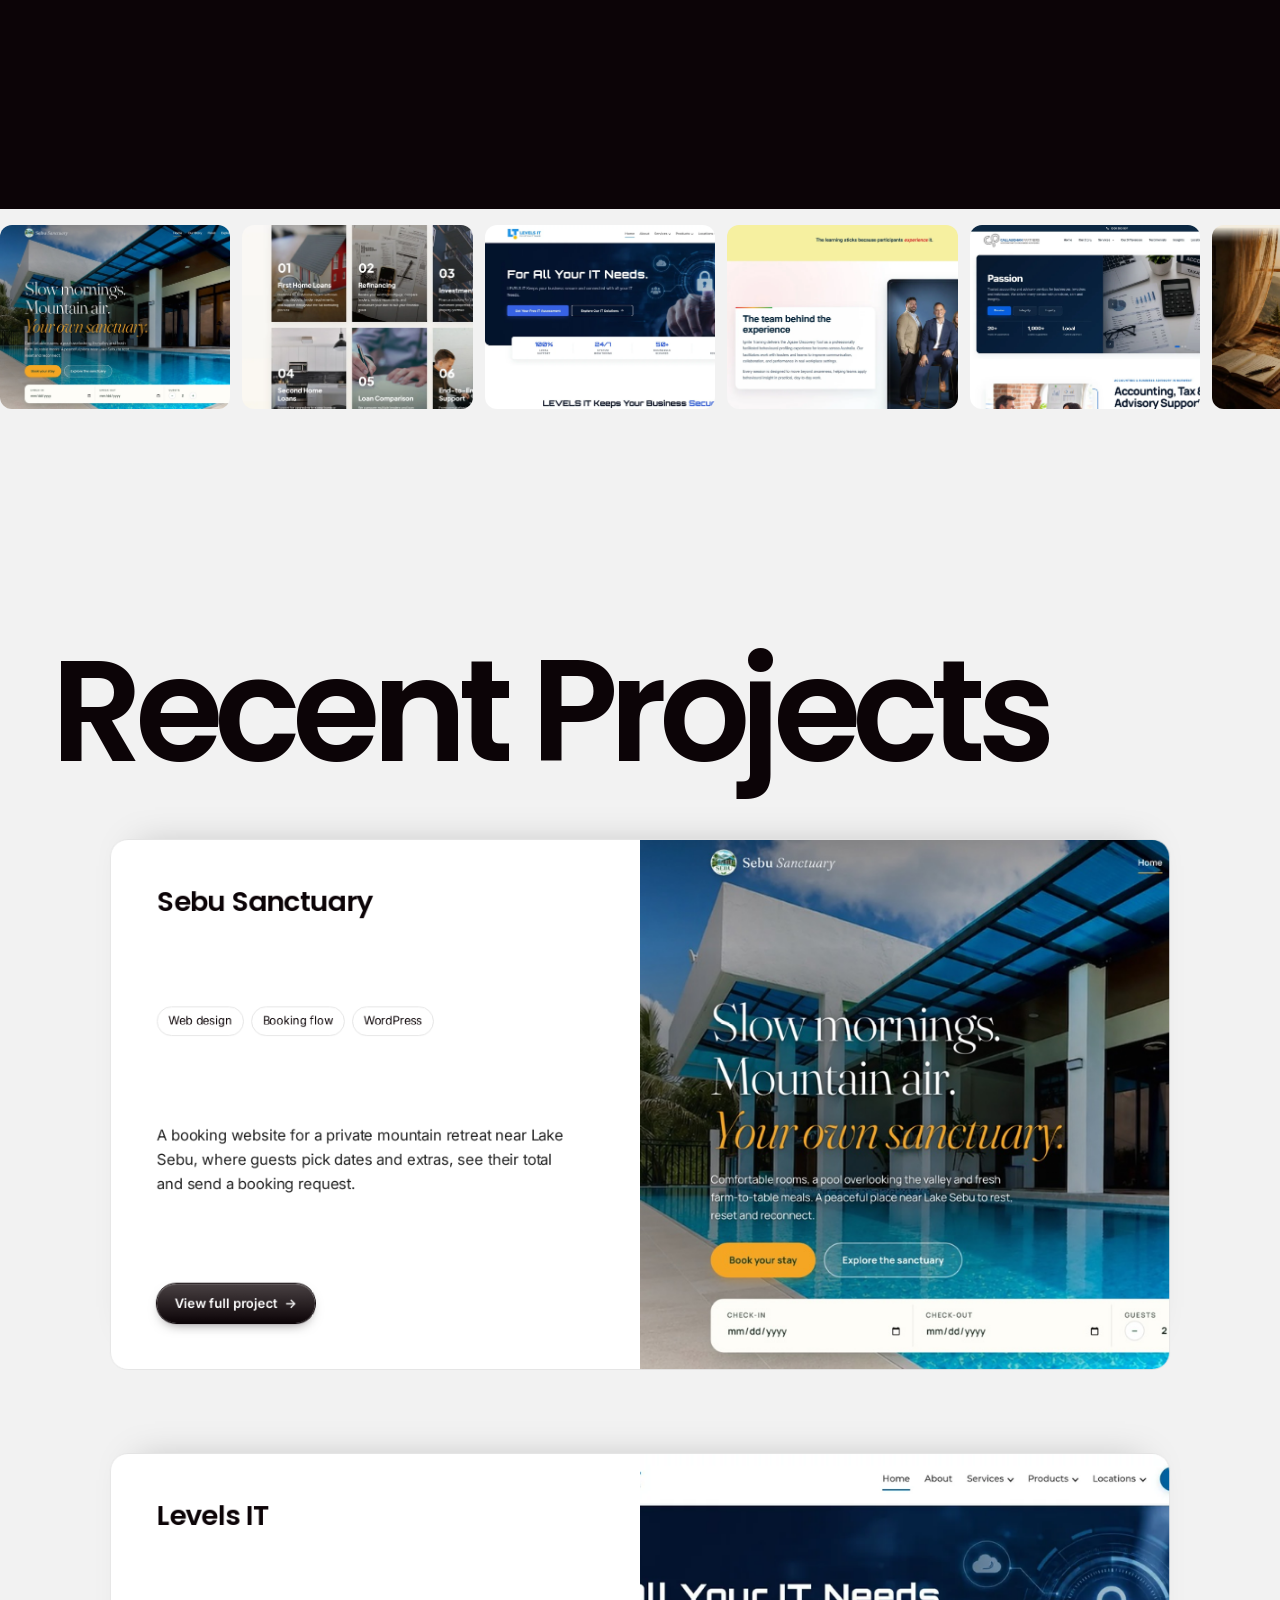
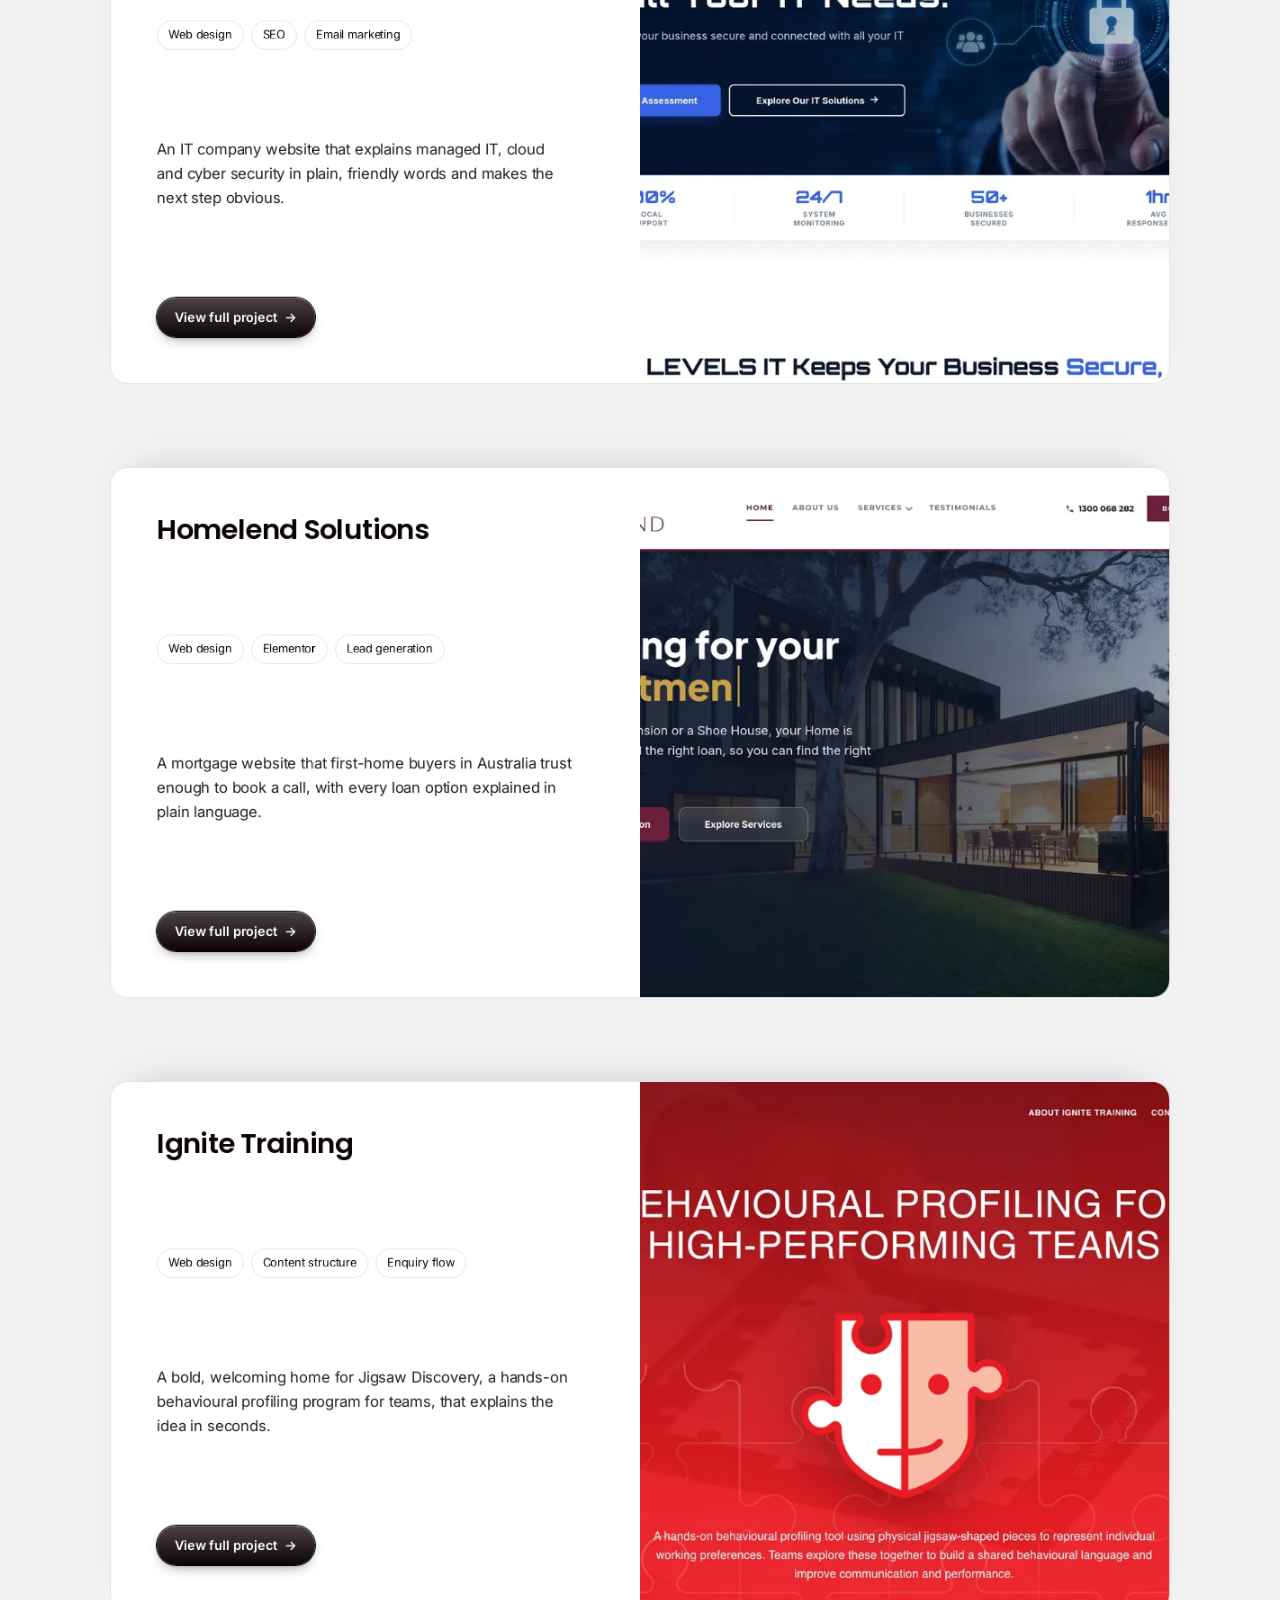
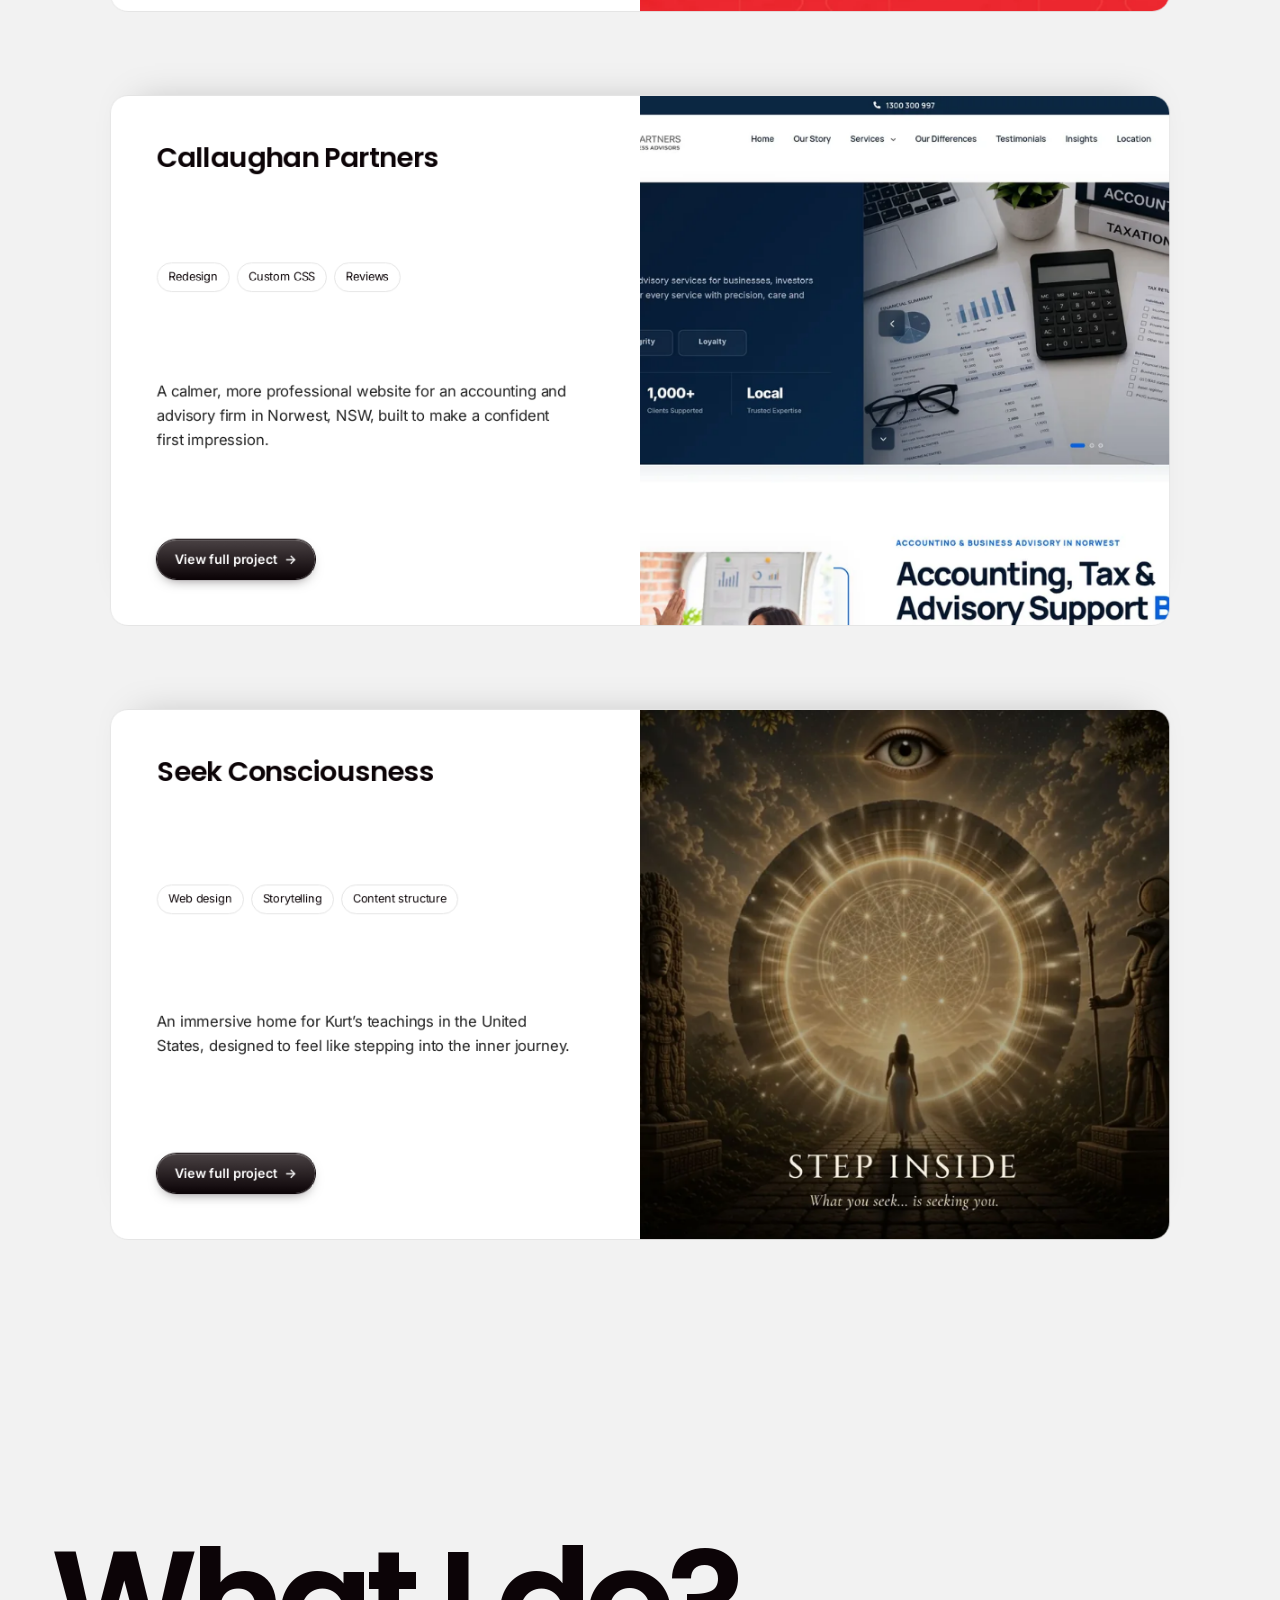
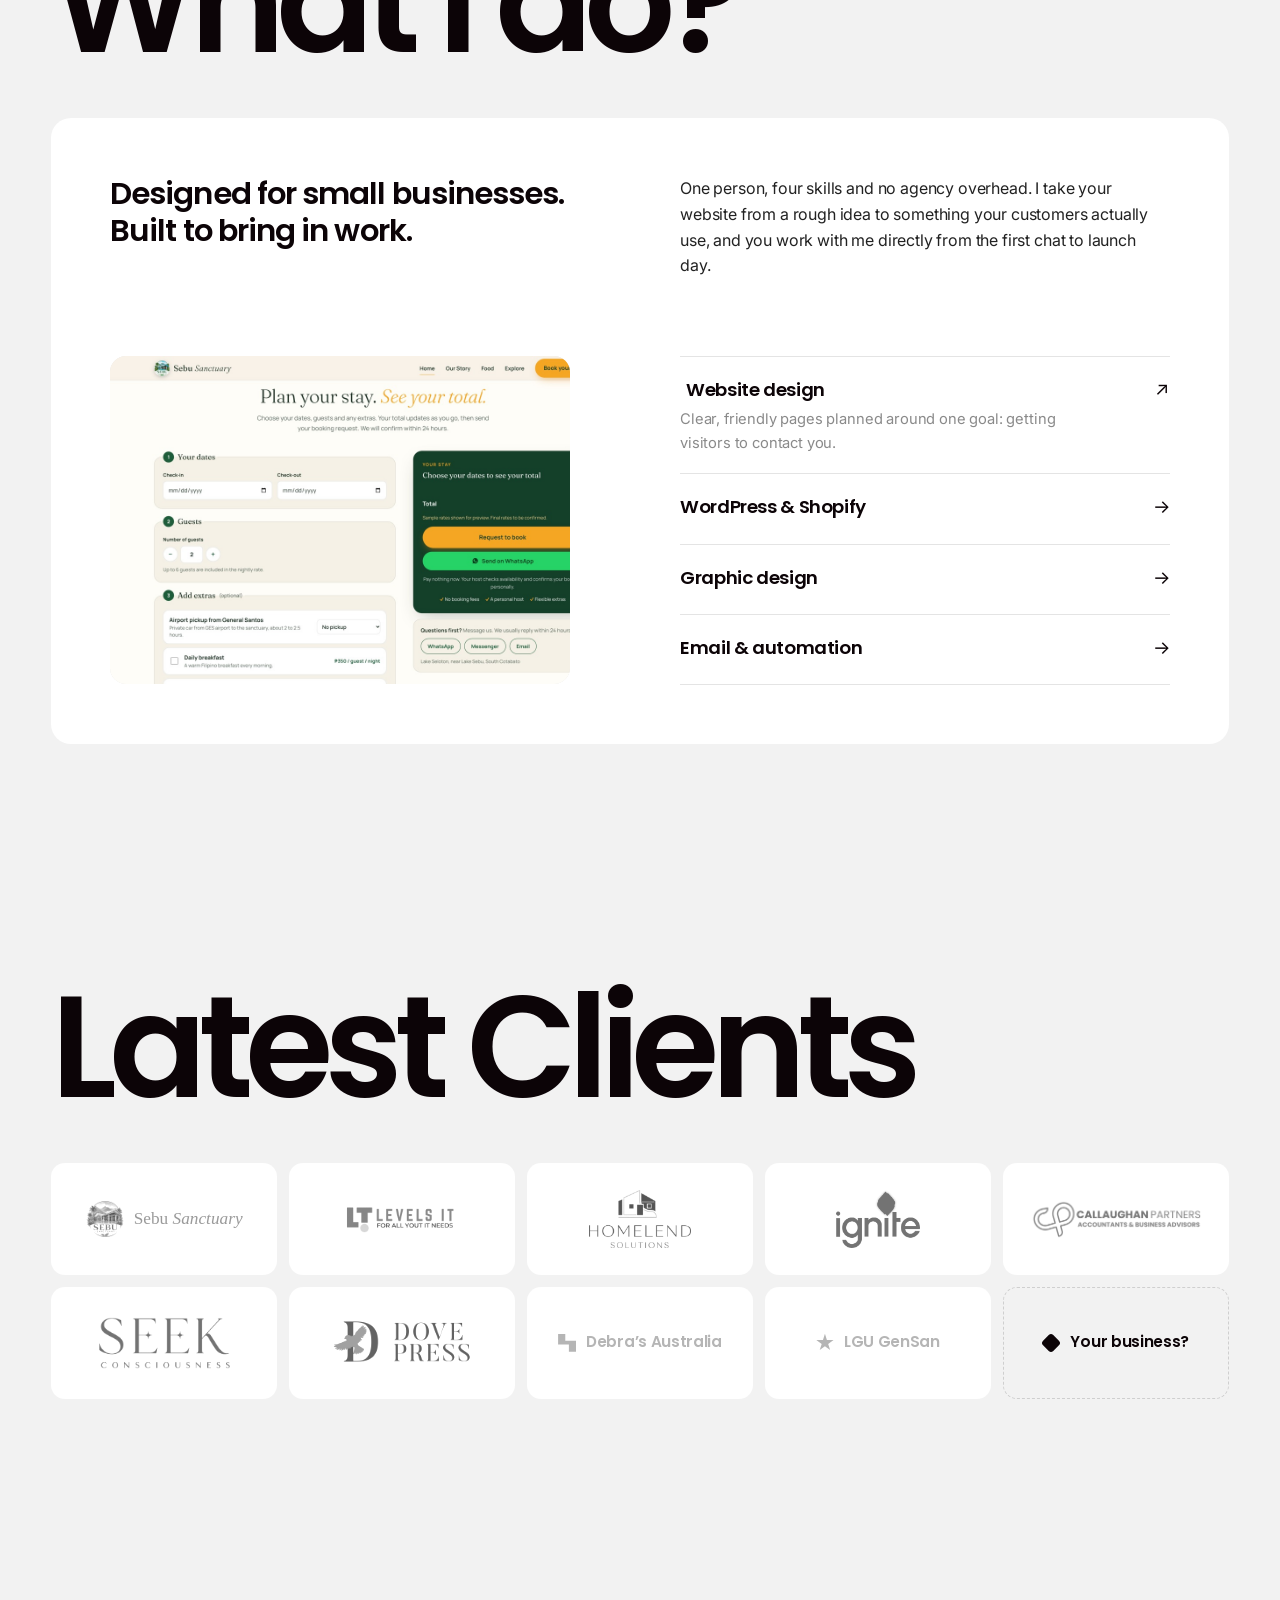
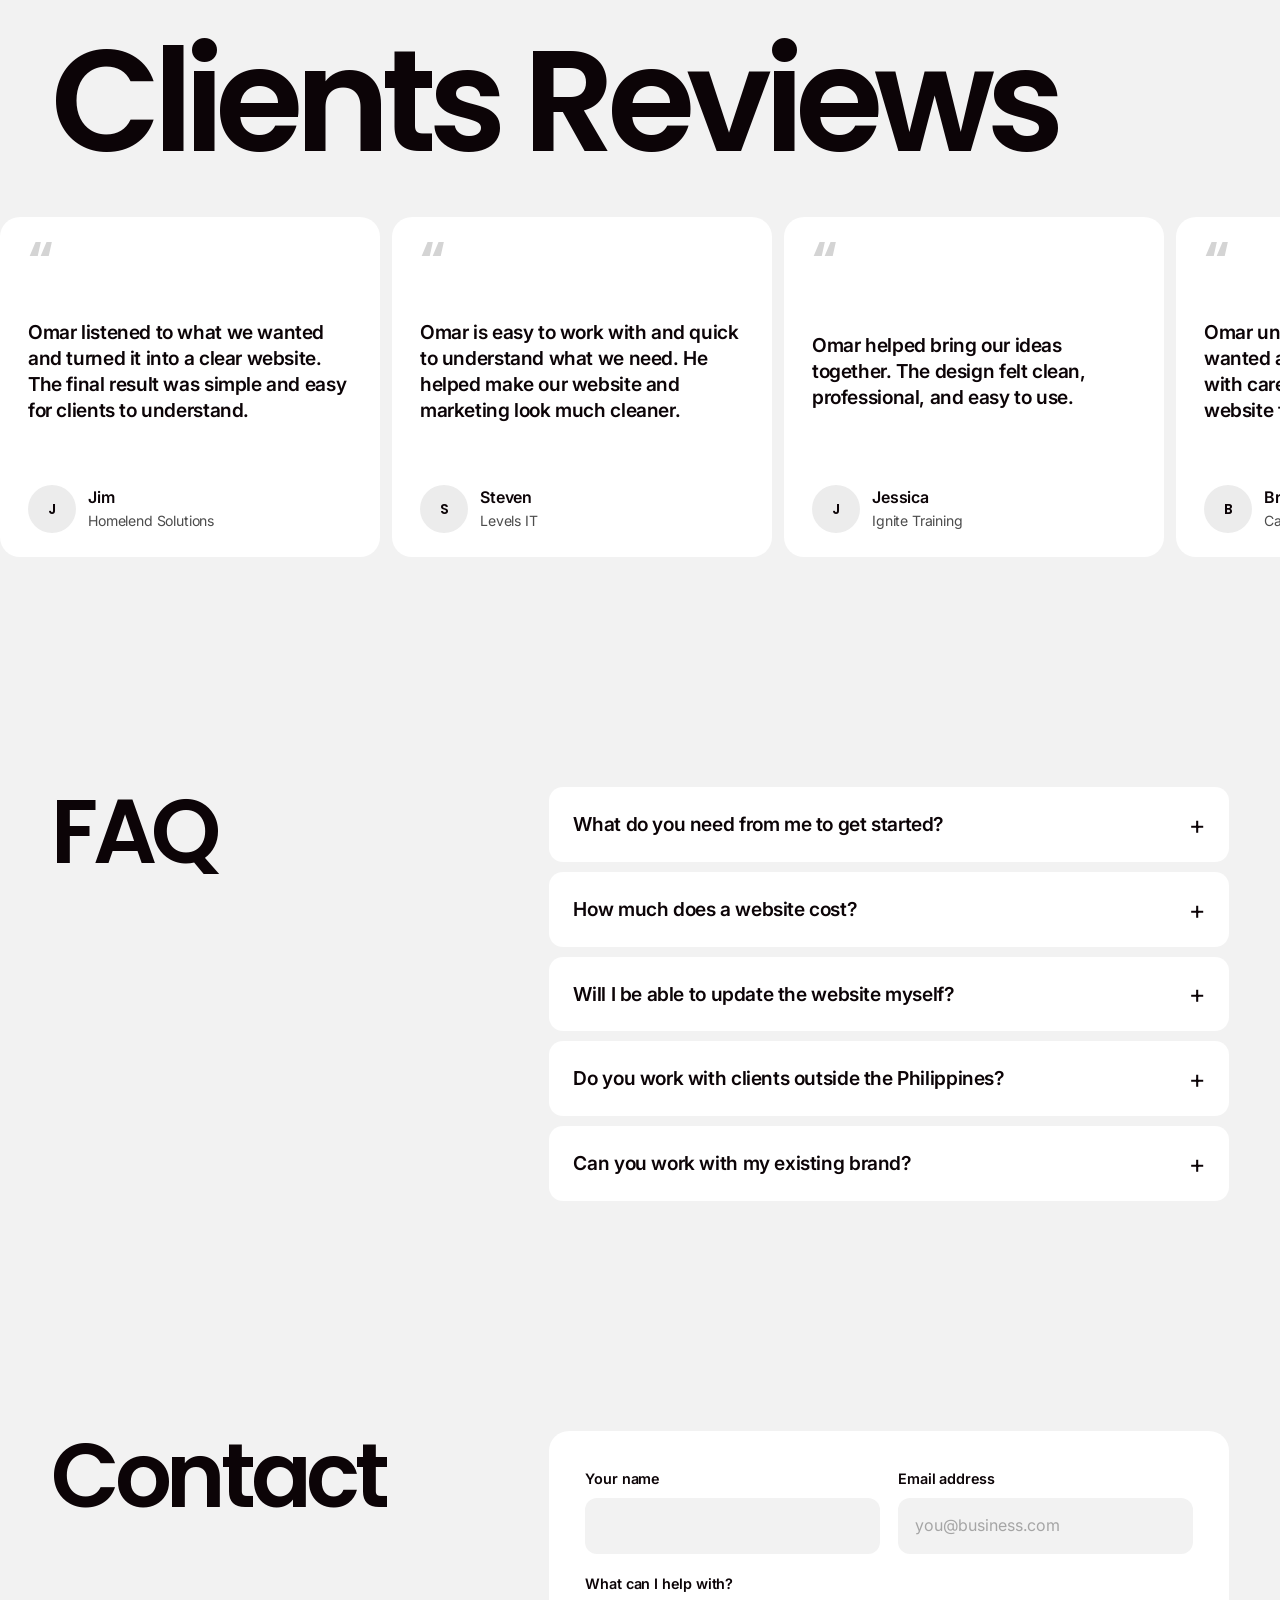
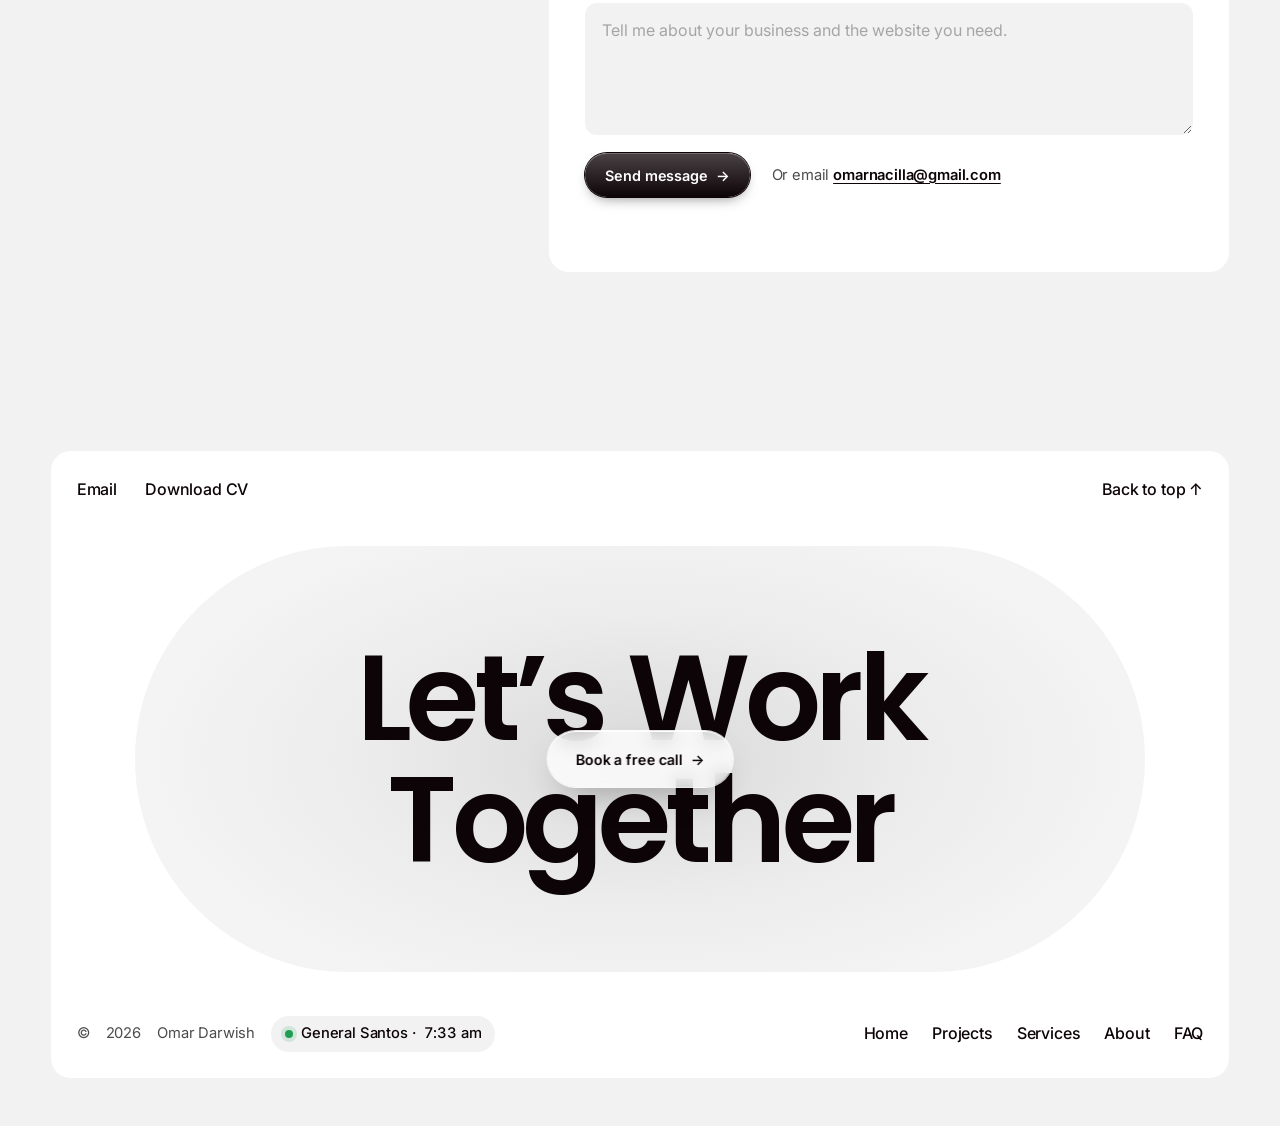
==== commit 0538661c: "Redesign portfolio with big-type layout, case study openings and page transitions - Replace style.cs" ====
--- a/index.html
+++ b/index.html
@@ -1,557 +1,328 @@
-<!doctype html>
-<html lang="en">
-<head>
-  <meta charset="utf-8">
-  <meta name="viewport" content="width=device-width, initial-scale=1, viewport-fit=cover">
-  <title>Omar Darwish · Friendly websites for small businesses</title>
-  <meta name="description" content="Omar Darwish is a web designer who builds clear, friendly WordPress and Shopify websites, graphics and email systems for small businesses in Australia, the UK, the US and beyond.">
-  <meta name="theme-color" content="#fffaf2">
-  <meta property="og:title" content="Omar Darwish · Friendly websites for small businesses">
-  <meta property="og:description" content="Clear, friendly websites that help small businesses get more enquiries.">
-  <meta property="og:type" content="website">
-  <meta property="og:image" content="assets/work/homelend-hero-1200.webp">
-  <link rel="icon" href="data:image/svg+xml,%3Csvg xmlns='http://www.w3.org/2000/svg' viewBox='0 0 64 64'%3E%3Crect width='64' height='64' rx='18' fill='%2315151c'/%3E%3Ccircle cx='50' cy='14' r='6' fill='%23ffc233'/%3E%3Ctext x='31' y='42' font-family='Arial' font-weight='700' font-size='24' fill='white' text-anchor='middle'%3EOD%3C/text%3E%3C/svg%3E">
-  <link rel="preconnect" href="https://fonts.googleapis.com">
-  <link rel="preconnect" href="https://fonts.gstatic.com" crossorigin>
-  <link href="https://fonts.googleapis.com/css2?family=Instrument+Sans:wght@400;500;600&family=Instrument+Serif:ital@0;1&display=swap" rel="stylesheet">
-  <link rel="stylesheet" href="css/style.css">
-  <script>
-    (function (d) {
-      d.classList.add('js');
-      try {
-        var t = localStorage.getItem('theme');
-        if (t === 'dark' || (!t && matchMedia('(prefers-color-scheme: dark)').matches)) d.dataset.theme = 'dark';
-        if (sessionStorage.getItem('pt') === '1') { d.classList.add('pt-arrive'); sessionStorage.removeItem('pt'); }
-      } catch (e) {}
-    })(document.documentElement);
-  </script>
-  <script src="js/main.js" defer></script>
-</head>
-<body>
-  <a class="skip-link" href="#main">Skip to content</a>
-
-  <div class="pt" aria-hidden="true"><span></span><span></span><span></span><span></span></div>
-  <div class="cursor" aria-hidden="true"><span></span></div>
-
-  <header class="topbar">
-    <a class="logo" href="#home" aria-label="Omar Darwish, back to top"><span>OD</span></a>
-  </header>
-
-  <!-- Floating navigation pill -->
-  <nav class="navpill" aria-label="Main">
-    <button class="navpill__btn" type="button" data-theme-toggle aria-label="Switch to dark theme">
-      <svg class="theme-icon--sun" viewBox="0 0 24 24" fill="none" stroke="currentColor" stroke-width="1.6" stroke-linecap="round" aria-hidden="true"><circle cx="12" cy="12" r="4"/><path d="M12 2v2M12 20v2M4.9 4.9l1.4 1.4M17.7 17.7l1.4 1.4M2 12h2M20 12h2M4.9 19.1l1.4-1.4M17.7 6.3l1.4-1.4"/></svg>
-      <svg class="theme-icon--moon" viewBox="0 0 24 24" fill="currentColor" aria-hidden="true"><path d="M20.5 14.6A8.5 8.5 0 0 1 9.4 3.5a8.5 8.5 0 1 0 11.1 11.1Z"/></svg>
-    </button>
-    <button class="navpill__btn" type="button" data-menu-toggle aria-controls="menu" aria-expanded="false" aria-label="Open menu">
-      <span class="navpill__label" data-nav-label aria-hidden="true">Home</span>
-      <span class="navpill__lines" aria-hidden="true"><i></i><i></i></span>
-    </button>
-    <a class="navpill__cta" href="#contact">Let’s talk</a>
-  </nav>
-
-  <div class="menu" id="menu" aria-hidden="true" inert>
-    <nav class="menu__list" aria-label="Site">
-      <a href="#home" class="c-blue" style="--i:0" aria-current="page"><span>Home</span><i class="glyph glyph--burst" aria-hidden="true"></i></a>
-      <a href="#work" class="c-coral" style="--i:1"><span>Work</span><i class="glyph glyph--diamond" aria-hidden="true"></i></a>
-      <a href="#services" class="c-sun" style="--i:2"><span>Services</span><i class="glyph glyph--circle" aria-hidden="true"></i></a>
-      <a href="#about" class="c-mint" style="--i:3"><span>About</span><i class="glyph glyph--spark" aria-hidden="true"></i></a>
-      <a href="#kind-words" class="c-blue" style="--i:4"><span>Kind words</span><i class="glyph glyph--flower" aria-hidden="true"></i></a>
-      <a href="#contact" class="c-coral" style="--i:5"><span>Let’s <em>talk</em> ↗</span><i class="glyph glyph--burst" aria-hidden="true"></i></a>
-    </nav>
-    <div class="menu__foot">
-      <a class="link" href="mailto:omarnacilla@gmail.com">omarnacilla@gmail.com</a>
-      <a class="link" href="CURRICULUM-VITAE-AL%20HOSNI.pdf" download>Download CV</a>
-    </div>
-  </div>
-
-  <main id="main">
-
-    <!-- ============ Hero ============ -->
-    <section class="hero" id="home" data-nav="Home" aria-labelledby="hero-title">
-      <div class="container hero__content">
-        <p class="hero__hello">
-          <img src="assets/img/omar.webp" alt="" width="900" height="1125">
-          <span>Hi, I’m Darwish, a web designer</span>
-        </p>
-        <h1 class="hero__title" id="hero-title">
-          <span class="hero__line" style="--i:0">Websites that feel</span>
-          <span class="hero__line" style="--i:1"><span class="select"><em>friendly</em><i></i><i></i><i></i><i></i><span class="fig-cursor" aria-hidden="true"><svg viewBox="0 0 24 24"><path d="M4 2.5 20 11l-7.2 1.7L9.6 20z"/></svg><b>Darwish</b></span></span> and work</span>
-          <span class="hero__line" style="--i:2">hard for <span class="hl">your business</span></span>
-        </h1>
-        <div class="hero__foot">
-          <p class="hero__intro">I design and build clear websites that help small businesses get more enquiries. From the first chat to launch day, you work with me directly.</p>
-          <div class="hero__actions">
-            <a class="btn btn--solid" href="#contact">Let’s talk <span class="arrow" aria-hidden="true">↗</span></a>
-            <a class="btn" href="#work">See my work</a>
-          </div>
-        </div>
-      </div>
-
-      <!-- Throwable stickers (decorative, positioned by js/main.js) -->
-      <div class="hero__play" aria-hidden="true">
-        <p class="hero__hint">psst… grab a sticker and throw it
-          <svg viewBox="0 0 60 40" fill="none" stroke="currentColor" stroke-width="1.6" stroke-linecap="round"><path d="M4 6c14 2 30 8 38 26"/><path d="m34 28 8 5 3-9"/></svg>
-        </p>
-      </div>
-      <div class="sticker c-blue sticker--light" data-size="1.1"><span class="sticker__shape sticker--circle">WordPress</span></div>
-      <div class="sticker c-mint" data-size="1"><span class="sticker__shape sticker--burst">Shopify</span></div>
-      <div class="sticker sticker--me c-sun" data-size="1.25"><span class="sticker__shape sticker--circle"><img src="assets/img/omar.webp" alt="" draggable="false"></span><b>that’s me!</b></div>
-      <div class="sticker c-coral" data-size=".95"><span class="sticker__shape sticker--squircle">Elementor</span></div>
-      <div class="sticker c-sun" data-size=".95"><span class="sticker__shape sticker--flower">Canva</span></div>
-      <div class="sticker c-blue sticker--light sticker--desktop" data-size=".95"><span class="sticker__shape sticker--squircle">Mailchimp</span></div>
-      <div class="sticker c-coral" data-size=".78"><span class="sticker__shape sticker--circle">SEO</span></div>
-      <div class="sticker c-sun sticker--desktop" data-size="1.05"><span class="sticker__shape sticker--burst">UI design</span></div>
-      <div class="sticker c-mint" data-size="1"><span class="sticker__shape sticker--circle">Automation</span></div>
-      <div class="sticker c-coral sticker--desktop" data-size=".62"><span class="sticker__shape sticker--spark"></span></div>
-    </section>
-
-    <!-- ============ About ============ -->
-    <section class="section about" id="about" data-nav="About" aria-label="About me">
-      <div class="container about__grid">
-        <p class="about__text" data-scroll-text>
-          I’m a web designer <span class="glyph glyph--burst c-coral" aria-hidden="true"></span> who turns busy, confusing websites into <u class="c-blue">clear ones</u> people trust. For 3+ years I’ve worked remotely with startups, online shops, IT firms <span class="glyph glyph--circle c-sun" aria-hidden="true"></span> and publishers, designing websites, banners and emails, and building <u class="c-mint">small automations</u> <span class="glyph glyph--spark c-mint" aria-hidden="true"></span> that save hours of repeat work. You get one friendly person who cares about every detail. <span class="glyph glyph--flower c-blue" aria-hidden="true"></span>
-        </p>
-        <div class="about__rail" aria-hidden="true"></div>
-      </div>
-    </section>
-
-    <!-- ============ Hello strip ============ -->
-    <section class="hello" aria-label="Say hello">
-      <div class="hello__track" aria-hidden="true">
-        <span>Hello <i class="glyph glyph--burst c-blue"></i> Kumusta <i class="glyph glyph--circle c-coral"></i> G’day <i class="glyph glyph--diamond c-sun"></i> Hiya <i class="glyph glyph--spark c-mint"></i></span>
-        <span>Hello <i class="glyph glyph--burst c-blue"></i> Kumusta <i class="glyph glyph--circle c-coral"></i> G’day <i class="glyph glyph--diamond c-sun"></i> Hiya <i class="glyph glyph--spark c-mint"></i></span>
-      </div>
-      <div class="hello__badge" aria-hidden="true">
-        <svg viewBox="0 0 200 200">
-          <defs><path id="ring" d="M100,100 m-86,0 a86,86 0 1,1 172,0 a86,86 0 1,1 -172,0"/></defs>
-          <text><textPath href="#ring">Omar Darwish · web designer · say hi ·</textPath></text>
-        </svg>
-      </div>
-      <a class="hello__sticker" href="#contact" data-cursor="Say hi">
-        <img src="assets/img/omar.webp" alt="Portrait of Omar Darwish" width="900" height="1125" loading="lazy" decoding="async">
-      </a>
-    </section>
-
-    <!-- ============ Numbers (bento) ============ -->
-    <section class="section numbers" aria-labelledby="numbers-title">
-      <div class="container">
-        <div class="numbers__head" data-reveal>
-          <p class="kicker" style="--dot: var(--sun)">By the numbers</p>
-          <h2 class="section-title" id="numbers-title">Small team of one, <em>real</em> results</h2>
-        </div>
-        <div class="bento">
-
-          <article class="tile tile--sites c-coral" data-reveal>
-            <div class="tile__copy">
-              <p class="tile__label">Live websites</p>
-              <p class="tile__num" data-count="5">5</p>
-              <p class="tile__text">Launched for real clients, and all still online today.</p>
-              <a class="tile__link" href="#work">See the work <span aria-hidden="true">→</span></a>
-            </div>
-            <div class="fan" aria-hidden="true">
-              <span class="fan__card" style="--n:0"><i></i><img src="assets/work/seek-hero-1200.webp" alt="" loading="lazy" decoding="async"></span>
-              <span class="fan__card" style="--n:1"><i></i><img src="assets/work/ignite-hero-1200.webp" alt="" loading="lazy" decoding="async"></span>
-              <span class="fan__card" style="--n:2"><i></i><img src="assets/work/levels-it-hero-1200.webp" alt="" loading="lazy" decoding="async"></span>
-              <span class="fan__card" style="--n:3"><i></i><img src="assets/work/homelend-hero-1200.webp" alt="" loading="lazy" decoding="async"></span>
-            </div>
-          </article>
-
-          <article class="tile tile--years c-blue" data-reveal style="--d:.08s">
-            <p class="tile__label">Years remote</p>
-            <p class="tile__num" data-count="3" data-suffix="+">3+</p>
-            <ol class="timeline">
-              <li style="--n:0"><span>2023</span>Debra’s Australia</li>
-              <li style="--n:1"><span>2024</span>Dove Press, UK</li>
-              <li style="--n:2"><span>2025</span>Levels IT</li>
-              <li style="--n:3"><span>2026</span>LGU General Santos</li>
-            </ol>
-          </article>
-
-          <article class="tile tile--clocks c-sun" data-reveal>
-            <p class="tile__label">Continents</p>
-            <p class="tile__num" data-count="4">4</p>
-            <ul class="clocks">
-              <li><span>Sydney</span><time data-clock="Australia/Sydney">--:--</time></li>
-              <li><span>London</span><time data-clock="Europe/London">--:--</time></li>
-              <li><span>General Santos</span><time data-clock="Asia/Manila">--:--</time></li>
-              <li><span>Minnesota</span><time data-clock="America/Chicago">--:--</time></li>
-            </ul>
-            <p class="tile__text">Clients in Australia, Europe, Asia and North America. Wherever you are, we’ll find a time that works.</p>
-          </article>
-
-          <article class="tile tile--work c-mint" data-reveal style="--d:.08s">
-            <div class="tile__copy">
-              <p class="tile__label">Less manual work</p>
-              <p class="tile__num" data-count="90" data-suffix="%">90%</p>
-              <p class="tile__text">I moved an HR performance process for 2,000+ staff out of spreadsheets and into one web system.</p>
-            </div>
-            <div class="bars" aria-hidden="true">
-              <div class="bar bar--before"><span>Before · spreadsheets</span><i><b>100%</b></i></div>
-              <div class="bar bar--after"><span>After · my system</span><i><b>10%</b></i></div>
-            </div>
-          </article>
-
-        </div>
-      </div>
-    </section>
-
-    <!-- ============ Services ============ -->
-    <section class="section services" id="services" data-nav="Services" aria-labelledby="services-title">
-      <div class="container">
-        <div class="services__head">
-          <div data-reveal>
-            <p class="kicker" style="--dot: var(--sun)">What I do</p>
-            <h2 class="section-title" id="services-title"><em>Services</em> for websites that bring in work</h2>
-          </div>
-          <div data-reveal style="--d:.1s">
-            <p class="section-lede">One person, four skills, and no agency overhead. I take your website from a rough idea to something your customers actually use.</p>
-            <a class="btn" href="#contact" style="margin-top:28px">Start a project <span class="arrow" aria-hidden="true">↗</span></a>
-          </div>
-        </div>
-        <ul class="services__list">
-          <li class="service c-blue" data-reveal>
-            <h3 class="service__name"><i class="glyph glyph--burst" aria-hidden="true"></i>Website design</h3>
-            <p class="service__desc">Clear, friendly pages planned around one goal: getting visitors to contact you.</p>
-          </li>
-          <li class="service c-coral" data-reveal>
-            <h3 class="service__name"><i class="glyph glyph--diamond" aria-hidden="true"></i>WordPress &amp; Shopify</h3>
-            <p class="service__desc">Built in WordPress, Elementor or Shopify, so you can update it yourself after launch.</p>
-          </li>
-          <li class="service c-sun" data-reveal>
-            <h3 class="service__name"><i class="glyph glyph--circle" aria-hidden="true"></i>Graphic design</h3>
-            <p class="service__desc">Banners, social posts and brand graphics that match your website.</p>
-          </li>
-          <li class="service c-mint" data-reveal>
-            <h3 class="service__name"><i class="glyph glyph--spark" aria-hidden="true"></i>Email &amp; automation</h3>
-            <p class="service__desc">Mailchimp campaigns and small automations that save you hours of repeat work.</p>
-          </li>
-        </ul>
-      </div>
-    </section>
-
-    <!-- ============ Work ============ -->
-    <section class="section work" id="work" data-nav="Work" aria-labelledby="work-title">
-      <div class="container">
-        <div class="work__head">
-          <div data-reveal>
-            <p class="kicker" style="--dot: var(--blue)">Selected work</p>
-            <h2 class="section-title" id="work-title">Websites built for <em>real</em> businesses</h2>
-          </div>
-          <p class="section-lede" data-reveal style="--d:.1s">A few projects I’m proud of. Each one started with a problem and ended with a website the owner was happy to share.</p>
-        </div>
-
-        <article class="project c-coral">
-          <div class="project__grid">
-            <div class="project__copy" data-reveal>
-              <div class="project__meta"><span class="pill">Mortgage broker</span><a class="link" href="work/homelend.html">View project</a></div>
-              <h3 class="project__title"><a href="work/homelend.html">Homelend Solutions</a></h3>
-              <p class="project__line">A mortgage website that first-home buyers trust enough to book a call.</p>
-            </div>
-            <a class="project__media" href="work/homelend.html" data-cursor="View" aria-label="View the Homelend Solutions case study" data-reveal style="--d:.1s">
-              <span class="shot shot--main"><img src="assets/work/homelend-hero-1200.webp" srcset="assets/work/homelend-hero-1200.webp 1200w, assets/work/homelend-hero-2400.webp 2400w" sizes="(min-width: 900px) 60vw, 92vw" alt="Homelend Solutions homepage" width="2400" height="1500" loading="lazy" decoding="async"></span>
-              <span class="shot shot--wide"><img src="assets/work/homelend-section-1200.webp" srcset="assets/work/homelend-section-1200.webp 1200w, assets/work/homelend-section-2400.webp 2400w" sizes="(min-width: 900px) 40vw, 62vw" alt="Homelend Solutions services section" width="2400" height="1500" loading="lazy" decoding="async"></span>
-              <span class="shot shot--phone"><img src="assets/work/homelend-mobile-400.webp" srcset="assets/work/homelend-mobile-400.webp 400w, assets/work/homelend-mobile-780.webp 780w" sizes="(min-width: 900px) 14vw, 24vw" alt="Homelend Solutions on a phone" width="780" height="1688" loading="lazy" decoding="async"></span>
-            </a>
-          </div>
-        </article>
-
-        <article class="project c-blue">
-          <div class="project__grid">
-            <div class="project__copy" data-reveal>
-              <div class="project__meta"><span class="pill">IT services</span><a class="link" href="work/levels-it.html">View project</a></div>
-              <h3 class="project__title"><a href="work/levels-it.html">Levels IT</a></h3>
-              <p class="project__line">An IT company website that explains technical services in plain, friendly language.</p>
-            </div>
-            <a class="project__media" href="work/levels-it.html" data-cursor="View" aria-label="View the Levels IT case study" data-reveal style="--d:.1s">
-              <span class="shot shot--main"><img src="assets/work/levels-it-hero-1200.webp" srcset="assets/work/levels-it-hero-1200.webp 1200w, assets/work/levels-it-hero-2400.webp 2400w" sizes="(min-width: 900px) 60vw, 92vw" alt="Levels IT homepage" width="2400" height="1500" loading="lazy" decoding="async"></span>
-              <span class="shot shot--wide"><img src="assets/work/levels-it-section-1200.webp" srcset="assets/work/levels-it-section-1200.webp 1200w, assets/work/levels-it-section-2400.webp 2400w" sizes="(min-width: 900px) 40vw, 62vw" alt="Levels IT pricing section" width="2400" height="1500" loading="lazy" decoding="async"></span>
-              <span class="shot shot--phone"><img src="assets/work/levels-it-mobile-400.webp" srcset="assets/work/levels-it-mobile-400.webp 400w, assets/work/levels-it-mobile-780.webp 780w" sizes="(min-width: 900px) 14vw, 24vw" alt="Levels IT on a phone" width="780" height="1688" loading="lazy" decoding="async"></span>
-            </a>
-          </div>
-        </article>
-
-        <article class="project c-sun">
-          <div class="project__grid">
-            <div class="project__copy" data-reveal>
-              <div class="project__meta"><span class="pill">Team training</span><a class="link" href="work/ignite-training.html">View project</a></div>
-              <h3 class="project__title"><a href="work/ignite-training.html">Ignite Training</a></h3>
-              <p class="project__line">A bold, welcoming home for Jigsaw Discovery, a hands-on behavioural profiling program for teams.</p>
-            </div>
-            <a class="project__media" href="work/ignite-training.html" data-cursor="View" aria-label="View the Ignite Training case study" data-reveal style="--d:.1s">
-              <span class="shot shot--main"><img src="assets/work/ignite-hero-1200.webp" srcset="assets/work/ignite-hero-1200.webp 1200w, assets/work/ignite-hero-2400.webp 2400w" sizes="(min-width: 900px) 60vw, 92vw" alt="Jigsaw Discovery homepage by Ignite Training" width="2400" height="1500" loading="lazy" decoding="async"></span>
-              <span class="shot shot--wide"><img src="assets/work/ignite-section-1200.webp" srcset="assets/work/ignite-section-1200.webp 1200w, assets/work/ignite-section-2400.webp 2400w" sizes="(min-width: 900px) 40vw, 62vw" alt="Ignite Training team section" width="2400" height="1500" loading="lazy" decoding="async"></span>
-              <span class="shot shot--phone"><img src="assets/work/ignite-mobile-400.webp" srcset="assets/work/ignite-mobile-400.webp 400w, assets/work/ignite-mobile-780.webp 780w" sizes="(min-width: 900px) 14vw, 24vw" alt="Jigsaw Discovery on a phone" width="780" height="1688" loading="lazy" decoding="async"></span>
-            </a>
-          </div>
-        </article>
-
-        <article class="project c-mint">
-          <div class="project__grid">
-            <div class="project__copy" data-reveal>
-              <div class="project__meta"><span class="pill">Accounting</span><a class="link" href="work/callaughan-partners.html">View project</a></div>
-              <h3 class="project__title"><a href="work/callaughan-partners.html">Callaughan Partners</a></h3>
-              <p class="project__line">A calmer, more professional website for an accounting and advisory firm.</p>
-            </div>
-            <a class="project__media" href="work/callaughan-partners.html" data-cursor="View" aria-label="View the Callaughan Partners case study" data-reveal style="--d:.1s">
-              <span class="shot shot--main"><img src="assets/work/callaughan-hero-1200.webp" srcset="assets/work/callaughan-hero-1200.webp 1200w, assets/work/callaughan-hero-2400.webp 2400w" sizes="(min-width: 900px) 60vw, 92vw" alt="Callaughan Partners homepage" width="2400" height="1500" loading="lazy" decoding="async"></span>
-              <span class="shot shot--wide"><img src="assets/work/callaughan-section-1200.webp" srcset="assets/work/callaughan-section-1200.webp 1200w, assets/work/callaughan-section-2400.webp 2400w" sizes="(min-width: 900px) 40vw, 62vw" alt="Callaughan Partners about section" width="2400" height="1500" loading="lazy" decoding="async"></span>
-              <span class="shot shot--phone"><img src="assets/work/callaughan-mobile-400.webp" srcset="assets/work/callaughan-mobile-400.webp 400w, assets/work/callaughan-mobile-780.webp 780w" sizes="(min-width: 900px) 14vw, 24vw" alt="Callaughan Partners on a phone" width="780" height="1688" loading="lazy" decoding="async"></span>
-            </a>
-          </div>
-        </article>
-
-        <article class="project c-sun">
-          <div class="project__grid">
-            <div class="project__copy" data-reveal>
-              <div class="project__meta"><span class="pill">Personal growth</span><a class="link" href="work/seek-consciousness.html">View project</a></div>
-              <h3 class="project__title"><a href="work/seek-consciousness.html">Seek Consciousness</a></h3>
-              <p class="project__line">An immersive home for Kurt’s teachings, designed to feel like stepping into the inner journey.</p>
-            </div>
-            <a class="project__media" href="work/seek-consciousness.html" data-cursor="View" aria-label="View the Seek Consciousness case study" data-reveal style="--d:.1s">
-              <span class="shot shot--main"><img src="assets/work/seek-hero-1200.webp" srcset="assets/work/seek-hero-1200.webp 1200w, assets/work/seek-hero-2400.webp 2400w" sizes="(min-width: 900px) 60vw, 92vw" alt="Seek Consciousness homepage" width="2400" height="1500" loading="lazy" decoding="async"></span>
-              <span class="shot shot--wide"><img src="assets/work/seek-section-1200.webp" srcset="assets/work/seek-section-1200.webp 1200w, assets/work/seek-section-2400.webp 2400w" sizes="(min-width: 900px) 40vw, 62vw" alt="Seek Consciousness story section" width="2400" height="1500" loading="lazy" decoding="async"></span>
-              <span class="shot shot--phone"><img src="assets/work/seek-mobile-400.webp" srcset="assets/work/seek-mobile-400.webp 400w, assets/work/seek-mobile-780.webp 780w" sizes="(min-width: 900px) 14vw, 24vw" alt="Seek Consciousness on a phone" width="780" height="1688" loading="lazy" decoding="async"></span>
-            </a>
-          </div>
-        </article>
-
-        <div class="more">
-          <h3 class="more__title" data-reveal>More things I’ve made</h3>
-          <div class="more__grid">
-            <a class="mini c-mint" href="https://sebu-sanctuary.vercel.app/" target="_blank" rel="noopener" data-reveal>
-              <span class="mini__img"><img src="assets/work/sebu-hero-1200.webp" alt="Sebu Sanctuary concept website" width="1200" height="750" loading="lazy" decoding="async"></span>
-              <span class="mini__body"><span><strong class="mini__name">Sebu Sanctuary</strong><span class="mini__sub">Concept · mountain retreat near Lake Sebu</span></span><span class="mini__arrow" aria-hidden="true">↗</span></span>
-            </a>
-            <a class="mini c-blue" href="https://bkexpress.vercel.app/" target="_blank" rel="noopener" data-reveal style="--d:.08s">
-              <span class="mini__img"><img src="assets/work/bk-hero-1200.webp" alt="B&amp;K Express concept website" width="1200" height="750" loading="lazy" decoding="async"></span>
-              <span class="mini__body"><span><strong class="mini__name">B&amp;K Express</strong><span class="mini__sub">Concept · freight and logistics</span></span><span class="mini__arrow" aria-hidden="true">↗</span></span>
-            </a>
-          </div>
-        </div>
-      </div>
-    </section>
-
-    <!-- ============ CTA ============ -->
-    <section class="cta" aria-labelledby="cta-title">
-      <div class="container">
-        <div class="cta__box" data-reveal>
-          <i class="glyph glyph--burst spin" aria-hidden="true"></i>
-          <i class="glyph glyph--circle" aria-hidden="true"></i>
-          <i class="glyph glyph--spark spin" aria-hidden="true"></i>
-          <h2 class="cta__title" id="cta-title">Want a website your customers <em>love</em> using?</h2>
-          <div class="cta__actions">
-            <a class="btn btn--light" href="#contact">Let’s talk <span class="arrow" aria-hidden="true">↗</span></a>
-            <a class="btn" href="CURRICULUM-VITAE-AL%20HOSNI.pdf" download>Download CV</a>
-          </div>
-        </div>
-      </div>
-    </section>
-
-    <!-- ============ Testimonials ============ -->
-    <section class="section quotes" id="kind-words" data-nav="Kind words" aria-labelledby="quotes-title">
-      <div class="container quotes__grid">
-        <div class="quotes__head" data-reveal>
-          <p class="kicker" style="--dot: var(--mint)">Kind words</p>
-          <h2 class="section-title" id="quotes-title">What <em>clients</em> say</h2>
-          <p class="section-lede">Curious what it’s like to work with me? Here’s what the people I’ve worked with say.</p>
-        </div>
-        <div class="quotes__stack">
-          <blockquote class="quote c-coral" style="--i:0">
-            <span class="quote__mark" aria-hidden="true">“</span>
-            <p>Omar listened to what we wanted and turned it into a clear website. The final result was simple and easy for clients to understand.</p>
-            <footer><span class="quote__avatar" aria-hidden="true">J</span><span><cite>Jim</cite><small>Homelend Solutions</small></span></footer>
-          </blockquote>
-          <blockquote class="quote c-blue" style="--i:1">
-            <span class="quote__mark" aria-hidden="true">“</span>
-            <p>Omar is easy to work with and quick to understand what we need. He helped make our website and marketing look much cleaner.</p>
-            <footer><span class="quote__avatar" aria-hidden="true">S</span><span><cite>Steven</cite><small>Levels IT</small></span></footer>
-          </blockquote>
-          <blockquote class="quote c-sun" style="--i:2">
-            <span class="quote__mark" aria-hidden="true">“</span>
-            <p>Omar helped bring our ideas together. The design felt clean, professional, and easy to use.</p>
-            <footer><span class="quote__avatar" aria-hidden="true">J</span><span><cite>Jessica</cite><small>Ignite Training</small></span></footer>
-          </blockquote>
-          <blockquote class="quote c-mint" style="--i:3">
-            <span class="quote__mark" aria-hidden="true">“</span>
-            <p>Omar understood the style we wanted and handled the updates with care. He helped make the website feel more polished.</p>
-            <footer><span class="quote__avatar" aria-hidden="true">B</span><span><cite>Brad</cite><small>Callaughan Partners</small></span></footer>
-          </blockquote>
-          <blockquote class="quote c-coral" style="--i:4">
-            <span class="quote__mark" aria-hidden="true">“</span>
-            <p>Omar helped me stay on top of the daily work. He was reliable, organized, and careful with the details.</p>
-            <footer><span class="quote__avatar" aria-hidden="true">D</span><span><cite>Daniel</cite><small>Dove Press Publishing Ltd.</small></span></footer>
-          </blockquote>
-          <blockquote class="quote c-blue" style="--i:5">
-            <span class="quote__mark" aria-hidden="true">“</span>
-            <p>Omar helped us build a system that made our workflow easier to follow. He was patient, focused, and committed to the work.</p>
-            <footer><span class="quote__avatar" aria-hidden="true">R</span><span><cite>Rexon &amp; Drexler</cite><small>HRMDO, LGU General Santos City</small></span></footer>
-          </blockquote>
-        </div>
-      </div>
-    </section>
-
-    <!-- ============ Clients: stamps in my passport ============ -->
-    <section class="section clients" aria-labelledby="clients-title">
-      <div class="container">
-        <div class="clients__head">
-          <div data-reveal>
-            <p class="kicker" style="--dot: var(--blue)">Who I’ve worked with</p>
-            <h2 class="section-title" id="clients-title">Stamps in my <em>passport</em></h2>
-          </div>
-          <p class="section-lede" data-reveal style="--d:.1s">Friendly teams across Australia, the UK, the US and the Philippines. Stamps marked “case study” open up to show the work.</p>
-        </div>
-        <div class="stamps">
-          <a class="stamp c-blue" href="work/levels-it.html" data-cursor="Open" data-reveal style="--d:0.00s">
-            <span class="stamp__inner">
-              <span class="stamp__top"><b>AU</b><span>No. 01</span></span>
-              <i class="stamp__glyph glyph glyph--burst" aria-hidden="true"></i>
-              <strong class="stamp__name">Levels IT</strong>
-              <span class="stamp__meta">IT services</span>
-              <span class="stamp__open" aria-hidden="true">Case study ↗</span>
-            </span>
-            <span class="stamp__mark" aria-hidden="true"><b>Australia</b><small>Delivered</small></span>
-          </a>
-          <a class="stamp c-coral" href="work/homelend.html" data-cursor="Open" data-reveal style="--d:0.07s">
-            <span class="stamp__inner">
-              <span class="stamp__top"><b>AU</b><span>No. 02</span></span>
-              <i class="stamp__glyph glyph glyph--diamond" aria-hidden="true"></i>
-              <strong class="stamp__name">Homelend Solutions</strong>
-              <span class="stamp__meta">Mortgages</span>
-              <span class="stamp__open" aria-hidden="true">Case study ↗</span>
-            </span>
-            <span class="stamp__mark" aria-hidden="true"><b>Australia</b><small>Delivered</small></span>
-          </a>
-          <a class="stamp c-sun" href="work/ignite-training.html" data-cursor="Open" data-reveal style="--d:0.14s">
-            <span class="stamp__inner">
-              <span class="stamp__top"><b>AU</b><span>No. 03</span></span>
-              <i class="stamp__glyph glyph glyph--circle" aria-hidden="true"></i>
-              <strong class="stamp__name">Ignite Training</strong>
-              <span class="stamp__meta">Team training</span>
-              <span class="stamp__open" aria-hidden="true">Case study ↗</span>
-            </span>
-            <span class="stamp__mark" aria-hidden="true"><b>Australia</b><small>Delivered</small></span>
-          </a>
-          <a class="stamp c-mint" href="work/callaughan-partners.html" data-cursor="Open" data-reveal style="--d:0.21s">
-            <span class="stamp__inner">
-              <span class="stamp__top"><b>AU</b><span>No. 04</span></span>
-              <i class="stamp__glyph glyph glyph--spark" aria-hidden="true"></i>
-              <strong class="stamp__name">Callaughan Partners</strong>
-              <span class="stamp__meta">Accounting</span>
-              <span class="stamp__open" aria-hidden="true">Case study ↗</span>
-            </span>
-            <span class="stamp__mark" aria-hidden="true"><b>Australia</b><small>Delivered</small></span>
-          </a>
-          <div class="stamp c-blue" data-reveal style="--d:0.28s">
-            <span class="stamp__inner">
-              <span class="stamp__top"><b>UK</b><span>No. 05</span></span>
-              <i class="stamp__glyph glyph glyph--flower" aria-hidden="true"></i>
-              <strong class="stamp__name">Dove Press Publishing</strong>
-              <span class="stamp__meta">Publishing</span>
-              
-            </span>
-            <span class="stamp__mark" aria-hidden="true"><b>United Kingdom</b><small>Delivered</small></span>
-          </div>
-          <div class="stamp c-coral" data-reveal style="--d:0.35s">
-            <span class="stamp__inner">
-              <span class="stamp__top"><b>AU</b><span>No. 06</span></span>
-              <i class="stamp__glyph glyph glyph--burst" aria-hidden="true"></i>
-              <strong class="stamp__name">Debra’s Australia</strong>
-              <span class="stamp__meta">E-commerce</span>
-              
-            </span>
-            <span class="stamp__mark" aria-hidden="true"><b>Australia</b><small>Delivered</small></span>
-          </div>
-          <div class="stamp c-mint" data-reveal style="--d:0.42s">
-            <span class="stamp__inner">
-              <span class="stamp__top"><b>PH</b><span>No. 07</span></span>
-              <i class="stamp__glyph glyph glyph--diamond" aria-hidden="true"></i>
-              <strong class="stamp__name">LGU General Santos City</strong>
-              <span class="stamp__meta">Government</span>
-              
-            </span>
-            <span class="stamp__mark" aria-hidden="true"><b>Philippines</b><small>Delivered</small></span>
-          </div>
-          <a class="stamp c-sun" href="work/seek-consciousness.html" data-cursor="Open" data-reveal style="--d:0.49s">
-            <span class="stamp__inner">
-              <span class="stamp__top"><b>US</b><span>No. 08</span></span>
-              <i class="stamp__glyph glyph glyph--spark" aria-hidden="true"></i>
-              <strong class="stamp__name">Seek Consciousness</strong>
-              <span class="stamp__meta">Personal growth</span>
-              <span class="stamp__open" aria-hidden="true">Case study ↗</span>
-            </span>
-            <span class="stamp__mark" aria-hidden="true"><b>United States</b><small>Delivered</small></span>
-          </a>
-          <a class="stamp stamp--slot" href="#contact" data-reveal style="--d:0.56s">
-            <span class="stamp__inner">
-              <span class="stamp__top"><b>??</b><span>No. 09</span></span>
-              <span class="stamp__plus" aria-hidden="true">+</span>
-              <strong class="stamp__name">Your business?</strong>
-              <span class="stamp__meta">Your stamp goes here ↗</span>
-            </span>
-          </a>
-        </div>
-      </div>
-    </section>
-  </main>
-
-  <!-- ============ Contact / footer ============ -->
-  <footer class="footer" id="contact" data-nav="Contact">
-    <div class="container">
-      <h2 class="footer__title" data-reveal>Get in <em>touch</em></h2>
-      <div class="footer__grid">
-        <div class="footer__intro" data-reveal>
-          <p>Have a website, design or digital task in mind? Tell me a little about it and I’ll get back to you soon.</p>
-          <a class="btn btn--solid" href="mailto:omarnacilla@gmail.com">omarnacilla@gmail.com <span class="arrow" aria-hidden="true">↗</span></a>
-        </div>
-        <form class="form" id="contactForm" action="https://formsubmit.co/omarnacilla@gmail.com" method="POST" data-reveal style="--d:.1s">
-          <input type="hidden" name="_subject" value="New portfolio enquiry">
-          <input type="hidden" name="_template" value="table">
-          <input type="hidden" name="_captcha" value="false">
-          <input type="text" name="_honey" tabindex="-1" autocomplete="off" aria-hidden="true" style="display:none">
-          <div class="field">
-            <label for="name">Your name</label>
-            <input id="name" name="name" type="text" autocomplete="name" maxlength="100" required>
-          </div>
-          <div class="field">
-            <label for="email">Email address</label>
-            <input id="email" name="email" type="email" autocomplete="email" maxlength="160" placeholder="you@business.com" required>
-          </div>
-          <div class="field">
-            <label for="message">What can I help with?</label>
-            <textarea id="message" name="message" maxlength="5000" placeholder="A new website for my bakery, ideally live by March." required></textarea>
-          </div>
-          <button class="btn btn--solid btn--block" type="submit">Send message <span class="arrow" aria-hidden="true">↗</span></button>
-          <p class="form__status" id="formStatus" role="status" aria-live="polite"></p>
-        </form>
-      </div>
-
-      <div class="socials">
-        <a class="social c-blue" href="mailto:omarnacilla@gmail.com">
-          <svg viewBox="0 0 24 24" fill="none" stroke="currentColor" stroke-width="1.4" aria-hidden="true"><rect x="3" y="5" width="18" height="14" rx="3"/><path d="m4 7 8 6 8-6"/></svg>
-          <span>Email</span>
-        </a>
-        <a class="social c-coral" href="CURRICULUM-VITAE-AL%20HOSNI.pdf" download>
-          <svg viewBox="0 0 24 24" fill="none" stroke="currentColor" stroke-width="1.4" aria-hidden="true"><path d="M14 3H7a2 2 0 0 0-2 2v14a2 2 0 0 0 2 2h10a2 2 0 0 0 2-2V8z"/><path d="M14 3v5h5M12 11v6m-3-3 3 3 3-3"/></svg>
-          <span>Download CV</span>
-        </a>
-        <!-- Add your LinkedIn here when ready:
-        <a class="social c-sun" href="https://www.linkedin.com/in/YOUR-NAME" target="_blank" rel="noopener">
-          <svg viewBox="0 0 24 24" fill="none" stroke="currentColor" stroke-width="1.4" aria-hidden="true"><rect x="3" y="3" width="18" height="18" rx="4"/><path d="M8 10v7M8 7v.01M12 17v-4a2 2 0 0 1 4 0v4M12 10v7"/></svg>
-          <span>LinkedIn</span>
-        </a> -->
-        <a class="social c-mint" href="#home">
-          <svg viewBox="0 0 24 24" fill="none" stroke="currentColor" stroke-width="1.4" aria-hidden="true"><circle cx="12" cy="12" r="9"/><path d="m8 12 4-4 4 4M12 8v8"/></svg>
-          <span>Back to top</span>
-        </a>
-      </div>
-
-      <div class="footer__base">
-        <a class="logo" href="#home" aria-label="Back to top"><span>OD</span></a>
-        <span>© <span data-year>2026</span> Omar Darwish</span>
-        <span>Designed and built by Omar Darwish.</span>
-      </div>
-    </div>
-  </footer>
-</body>
-</html>
+<!doctype html>
+<html lang="en">
+<head>
+  <meta charset="utf-8">
+  <meta name="viewport" content="width=device-width, initial-scale=1, viewport-fit=cover">
+  <title>Omar Darwish · Web designer for small businesses</title>
+  <meta name="description" content="Omar Darwish is a web designer in General Santos, Philippines, building clear WordPress and Shopify websites for small businesses in Australia, the UK, the US and beyond.">
+  <meta name="theme-color" content="#f2f2f2">
+  <meta property="og:title" content="Omar Darwish · Web designer for small businesses">
+  <meta property="og:description" content="Clear WordPress and Shopify websites that help small businesses get more enquiries.">
+  <meta property="og:type" content="website">
+  <meta property="og:image" content="assets/og-image.jpg">
+  <meta property="og:image:width" content="1200">
+  <meta property="og:image:height" content="630">
+  <meta name="twitter:card" content="summary_large_image">
+  <meta name="twitter:image" content="assets/og-image.jpg">
+  <link rel="icon" href="data:image/svg+xml,%3Csvg xmlns='http://www.w3.org/2000/svg' viewBox='0 0 64 64'%3E%3Crect width='64' height='64' rx='32' fill='%230c0407'/%3E%3Ctext x='32' y='41' font-family='Arial' font-weight='700' font-size='24' fill='white' text-anchor='middle'%3EOD%3C/text%3E%3C/svg%3E">
+  <link rel="preconnect" href="https://fonts.googleapis.com">
+  <link rel="preconnect" href="https://fonts.gstatic.com" crossorigin>
+  <link href="https://fonts.googleapis.com/css2?family=Inter:wght@400;500;600&family=Poppins:wght@500;600&display=swap" rel="stylesheet">
+  <link rel="stylesheet" href="css/site.css">
+  <script>(function(d){d.classList.add('js');try{if(sessionStorage.getItem('pt-title')&&!matchMedia('(prefers-reduced-motion: reduce)').matches)d.classList.add('pt-arrive');}catch(e){}})(document.documentElement);</script>
+  <script src="js/site.js" defer></script>
+</head>
+<body>
+  <a class="skip" href="#main">Skip to content</a>
+
+  <!-- ============ Header ============ -->
+  <header class="nav">
+    <div class="container nav__inner">
+      <a class="nav__logo" href="#home" aria-label="Omar Darwish, back to top">Omar.D</a>
+      <nav class="nav__links" aria-label="Main">
+        <a href="#home" aria-current="page">Home</a>
+        <a href="#about">About me</a>
+        <a href="#projects">Projects</a>
+        <a href="#services">Services</a>
+        <a href="#faq">FAQ</a>
+      </nav>
+      <a class="btn btn--dark nav__cta" href="#contact">Contact <span class="btn__arrow" aria-hidden="true">→</span></a>
+      <button class="nav__menu" type="button" aria-controls="menu" aria-expanded="false" data-menu-toggle><span class="sr">Menu</span><i></i><i></i></button>
+    </div>
+  </header>
+
+  <div class="menu" id="menu" hidden>
+    <nav aria-label="Mobile">
+      <a href="#about">About me</a>
+      <a href="#projects">Projects</a>
+      <a href="#services">Services</a>
+      <a href="#faq">FAQ</a>
+      <a href="#contact">Contact</a>
+    </nav>
+  </div>
+
+  <main id="main">
+
+    <!-- ============ Hero ============ -->
+    <section class="hero" id="home" aria-labelledby="hero-title">
+      <div class="container">
+        <div class="hero__top" data-rise>
+          <p>Hey there, I’m</p>
+          <p class="hero__center">Available for<br>freelance projects</p>
+          <p class="hero__right">Based in General Santos,<br>working worldwide</p>
+        </div>
+        <h1 class="hero__title" id="hero-title" data-fit><span>Omar Darwish</span></h1>
+        <div class="hero__card" data-rise>
+          <span class="screw screw--tl" aria-hidden="true"></span>
+          <span class="screw screw--tr" aria-hidden="true"></span>
+          <span class="screw screw--bl" aria-hidden="true"></span>
+          <span class="screw screw--br" aria-hidden="true"></span>
+          <div class="hero__pill">
+            <img class="hero__photo" data-parallax src="assets/img/omar.webp" srcset="assets/img/omar.webp 900w, me.webp 2400w" sizes="(min-width: 760px) 40vw, 80vw" alt="Portrait of Omar Darwish" width="900" height="1125" fetchpriority="high">
+          </div>
+        </div>
+      </div>
+    </section>
+
+    <!-- ============ About ============ -->
+    <section class="section about" id="about" aria-labelledby="about-title">
+      <div class="container about__inner">
+        <p class="label-pill" aria-hidden="true"><span class="label-pill__track"><span>About me</span><i></i><span>About me</span><i></i><span>About me</span><i></i><span>About me</span><i></i></span></p>
+        <h2 class="sr" id="about-title">About me</h2>
+        <p class="about__text" data-words>A web designer who turns busy, confusing websites into clear ones people trust. For 3+ years I’ve worked remotely with startups, online shops, IT firms and publishers in Australia, the UK, the US and the Philippines, designing websites and building small automations that save hours of repeat work.</p>
+      </div>
+      <div class="strip" aria-hidden="true">
+        <div class="strip__track">
+          <img src="assets/work/sebu-live-1200.jpg" alt="" loading="lazy">
+          <img src="assets/work/homelend-section-1200.webp" alt="" loading="lazy">
+          <img src="assets/work/levels-it-hero-1200.webp" alt="" loading="lazy">
+          <img src="assets/work/ignite-section-1200.webp" alt="" loading="lazy">
+          <img src="assets/work/callaughan-hero-1200.webp" alt="" loading="lazy">
+          <img src="assets/work/seek-section-1200.webp" alt="" loading="lazy">
+          <img src="assets/work/sebu-section-1200.jpg" alt="" loading="lazy">
+          <img src="assets/work/levels-it-section-1200.webp" alt="" loading="lazy">
+          <img src="assets/work/bk-hero-1200.webp" alt="" loading="lazy">
+          <img src="assets/work/sebu-live-1200.jpg" alt="" loading="lazy">
+          <img src="assets/work/homelend-section-1200.webp" alt="" loading="lazy">
+          <img src="assets/work/levels-it-hero-1200.webp" alt="" loading="lazy">
+          <img src="assets/work/ignite-section-1200.webp" alt="" loading="lazy">
+          <img src="assets/work/callaughan-hero-1200.webp" alt="" loading="lazy">
+          <img src="assets/work/seek-section-1200.webp" alt="" loading="lazy">
+          <img src="assets/work/sebu-section-1200.jpg" alt="" loading="lazy">
+          <img src="assets/work/levels-it-section-1200.webp" alt="" loading="lazy">
+          <img src="assets/work/bk-hero-1200.webp" alt="" loading="lazy">
+        </div>
+      </div>
+    </section>
+
+    <!-- ============ Projects: sticky stacking cards ============ -->
+    <section class="section projects" id="projects" aria-labelledby="projects-title">
+      <div class="container">
+        <h2 class="title" id="projects-title" data-title>Recent Projects</h2>
+        <div class="stack">
+          <article class="stack__item">
+            <div class="project" data-stack>
+              <div class="project__text">
+                <h3><a href="work/sebu-sanctuary.html">Sebu Sanctuary</a></h3>
+                <ul class="tags"><li>Web design</li><li>Booking flow</li><li>WordPress</li></ul>
+                <p>A booking website for a private mountain retreat near Lake Sebu, where guests pick dates and extras, see their total and send a booking request.</p>
+                <a class="btn btn--dark" href="work/sebu-sanctuary.html">View full project <span class="btn__arrow" aria-hidden="true">→</span></a>
+              </div>
+              <a class="project__img" href="work/sebu-sanctuary.html" tabindex="-1" aria-hidden="true"><img class="pos-left" src="assets/work/sebu-live-1200.jpg" srcset="assets/work/sebu-live-1200.jpg 1200w, assets/work/sebu-live-2400.jpg 2400w" sizes="(min-width: 900px) 50vw, 100vw" alt="" width="1200" height="750" loading="lazy"></a>
+            </div>
+          </article>
+          <article class="stack__item">
+            <div class="project" data-stack>
+              <div class="project__text">
+                <h3><a href="work/levels-it.html">Levels IT</a></h3>
+                <ul class="tags"><li>Web design</li><li>SEO</li><li>Email marketing</li></ul>
+                <p>An IT company website that explains managed IT, cloud and cyber security in plain, friendly words and makes the next step obvious.</p>
+                <a class="btn btn--dark" href="work/levels-it.html">View full project <span class="btn__arrow" aria-hidden="true">→</span></a>
+              </div>
+              <a class="project__img" href="work/levels-it.html" tabindex="-1" aria-hidden="true"><img src="assets/work/levels-it-hero-1200.webp" srcset="assets/work/levels-it-hero-1200.webp 1200w, assets/work/levels-it-hero-2400.webp 2400w" sizes="(min-width: 900px) 50vw, 100vw" alt="" width="1200" height="750" loading="lazy"></a>
+            </div>
+          </article>
+          <article class="stack__item">
+            <div class="project" data-stack>
+              <div class="project__text">
+                <h3><a href="work/homelend.html">Homelend Solutions</a></h3>
+                <ul class="tags"><li>Web design</li><li>Elementor</li><li>Lead generation</li></ul>
+                <p>A mortgage website that first-home buyers in Australia trust enough to book a call, with every loan option explained in plain language.</p>
+                <a class="btn btn--dark" href="work/homelend.html">View full project <span class="btn__arrow" aria-hidden="true">→</span></a>
+              </div>
+              <a class="project__img" href="work/homelend.html" tabindex="-1" aria-hidden="true"><img src="assets/work/homelend-hero-1200.webp" srcset="assets/work/homelend-hero-1200.webp 1200w, assets/work/homelend-hero-2400.webp 2400w" sizes="(min-width: 900px) 50vw, 100vw" alt="" width="1200" height="750" loading="lazy"></a>
+            </div>
+          </article>
+          <article class="stack__item">
+            <div class="project" data-stack>
+              <div class="project__text">
+                <h3><a href="work/ignite-training.html">Ignite Training</a></h3>
+                <ul class="tags"><li>Web design</li><li>Content structure</li><li>Enquiry flow</li></ul>
+                <p>A bold, welcoming home for Jigsaw Discovery, a hands-on behavioural profiling program for teams, that explains the idea in seconds.</p>
+                <a class="btn btn--dark" href="work/ignite-training.html">View full project <span class="btn__arrow" aria-hidden="true">→</span></a>
+              </div>
+              <a class="project__img" href="work/ignite-training.html" tabindex="-1" aria-hidden="true"><img src="assets/work/ignite-hero-1200.webp" srcset="assets/work/ignite-hero-1200.webp 1200w, assets/work/ignite-hero-2400.webp 2400w" sizes="(min-width: 900px) 50vw, 100vw" alt="" width="1200" height="750" loading="lazy"></a>
+            </div>
+          </article>
+          <article class="stack__item">
+            <div class="project" data-stack>
+              <div class="project__text">
+                <h3><a href="work/callaughan-partners.html">Callaughan Partners</a></h3>
+                <ul class="tags"><li>Redesign</li><li>Custom CSS</li><li>Reviews</li></ul>
+                <p>A calmer, more professional website for an accounting and advisory firm in Norwest, NSW, built to make a confident first impression.</p>
+                <a class="btn btn--dark" href="work/callaughan-partners.html">View full project <span class="btn__arrow" aria-hidden="true">→</span></a>
+              </div>
+              <a class="project__img" href="work/callaughan-partners.html" tabindex="-1" aria-hidden="true"><img src="assets/work/callaughan-hero-1200.webp" srcset="assets/work/callaughan-hero-1200.webp 1200w, assets/work/callaughan-hero-2400.webp 2400w" sizes="(min-width: 900px) 50vw, 100vw" alt="" width="1200" height="750" loading="lazy"></a>
+            </div>
+          </article>
+          <article class="stack__item">
+            <div class="project" data-stack>
+              <div class="project__text">
+                <h3><a href="work/seek-consciousness.html">Seek Consciousness</a></h3>
+                <ul class="tags"><li>Web design</li><li>Storytelling</li><li>Content structure</li></ul>
+                <p>An immersive home for Kurt’s teachings in the United States, designed to feel like stepping into the inner journey.</p>
+                <a class="btn btn--dark" href="work/seek-consciousness.html">View full project <span class="btn__arrow" aria-hidden="true">→</span></a>
+              </div>
+              <a class="project__img" href="work/seek-consciousness.html" tabindex="-1" aria-hidden="true"><img src="assets/work/seek-hero-1200.webp" srcset="assets/work/seek-hero-1200.webp 1200w, assets/work/seek-hero-2400.webp 2400w" sizes="(min-width: 900px) 50vw, 100vw" alt="" width="1200" height="750" loading="lazy"></a>
+            </div>
+          </article>
+        </div>
+      </div>
+    </section>
+
+    <!-- ============ Services ============ -->
+    <section class="section services" id="services" aria-labelledby="services-title">
+      <div class="container">
+        <h2 class="title" id="services-title" data-title>What I do?</h2>
+        <div class="panel services__panel">
+          <div class="services__top">
+            <p class="services__heading">Designed for small businesses.<br>Built to bring in work.</p>
+            <p class="services__intro">One person, four skills and no agency overhead. I take your website from a rough idea to something your customers actually use, and you work with me directly from the first chat to launch day.</p>
+          </div>
+          <div class="services__bottom">
+            <div class="services__img" aria-hidden="true">
+              <img class="is-on" data-svc-img="0" src="assets/work/sebu-section-1200.jpg" srcset="assets/work/sebu-section-1200.jpg 1200w, assets/work/sebu-section-2400.jpg 2400w" sizes="(min-width: 900px) 40vw, 90vw" alt="" loading="lazy">
+              <img data-svc-img="1" src="assets/work/homelend-section-1200.webp" srcset="assets/work/homelend-section-1200.webp 1200w, assets/work/homelend-section-2400.webp 2400w" sizes="(min-width: 900px) 40vw, 90vw" alt="" loading="lazy">
+              <img data-svc-img="2" src="assets/work/levels-it-section-1200.webp" srcset="assets/work/levels-it-section-1200.webp 1200w, assets/work/levels-it-section-2400.webp 2400w" sizes="(min-width: 900px) 40vw, 90vw" alt="" loading="lazy">
+              <img data-svc-img="3" src="assets/work/ignite-section-1200.webp" srcset="assets/work/ignite-section-1200.webp 1200w, assets/work/ignite-section-2400.webp 2400w" sizes="(min-width: 900px) 40vw, 90vw" alt="" loading="lazy">
+            </div>
+            <ul class="svc-list">
+              <li data-svc="0"><a href="#contact"><span class="svc-list__name">Website design</span><span class="svc-list__desc">Clear, friendly pages planned around one goal: getting visitors to contact you.</span><span class="svc-list__arrow" aria-hidden="true">→</span></a></li>
+              <li data-svc="1"><a href="#contact"><span class="svc-list__name">WordPress &amp; Shopify</span><span class="svc-list__desc">Built in WordPress, Elementor or Shopify, so you can update it yourself after launch.</span><span class="svc-list__arrow" aria-hidden="true">→</span></a></li>
+              <li data-svc="2"><a href="#contact"><span class="svc-list__name">Graphic design</span><span class="svc-list__desc">Banners, social posts and brand graphics that match your website.</span><span class="svc-list__arrow" aria-hidden="true">→</span></a></li>
+              <li data-svc="3"><a href="#contact"><span class="svc-list__name">Email &amp; automation</span><span class="svc-list__desc">Mailchimp campaigns and small automations that save you hours of repeat work.</span><span class="svc-list__arrow" aria-hidden="true">→</span></a></li>
+            </ul>
+          </div>
+        </div>
+      </div>
+    </section>
+
+    <!-- ============ Clients ============ -->
+    <section class="section clients" aria-labelledby="clients-title">
+      <div class="container">
+        <h2 class="title" id="clients-title" data-title>Latest Clients</h2>
+        <ul class="client-grid">
+          <li><a href="work/sebu-sanctuary.html" aria-label="Sebu Sanctuary case study"><img class="client-logo client-logo--badge" src="assets/logos/sebu-badge.png" alt="" width="176" height="176" loading="lazy"><span class="client-word" aria-hidden="true">Sebu <em>Sanctuary</em></span></a></li>
+          <li><a href="work/levels-it.html"><img class="client-logo" src="assets/logos/levels-it.png" alt="Levels IT" width="720" height="233" loading="lazy"></a></li>
+          <li><a href="work/homelend.html"><img class="client-logo client-logo--tall" src="assets/logos/homelend.png" alt="Homelend Solutions" width="330" height="187" loading="lazy"></a></li>
+          <li><a href="work/ignite-training.html"><img class="client-logo client-logo--tall client-logo--mono" src="assets/logos/ignite.png" alt="Ignite Training" width="560" height="386" loading="lazy"></a></li>
+          <li><a href="work/callaughan-partners.html"><img class="client-logo client-logo--wide" src="assets/logos/callaughan.png" alt="Callaughan Partners" width="720" height="174" loading="lazy"></a></li>
+          <li><a href="work/seek-consciousness.html"><img class="client-logo client-logo--tall client-logo--mono" src="assets/logos/seek.png" alt="Seek Consciousness" width="720" height="305" loading="lazy"></a></li>
+          <li><a href="https://dovepresspublishing.com/" target="_blank" rel="noopener"><img class="client-logo client-logo--tall" src="assets/logos/dove-press.png" alt="Dove Press Publishing" width="720" height="244" loading="lazy"></a></li>
+          <li><span><i class="mark mark--3" aria-hidden="true"></i>Debra’s Australia</span></li>
+          <li><span><i class="mark mark--4" aria-hidden="true"></i>LGU GenSan</span></li>
+          <li><a class="client-grid__you" href="#contact"><i class="mark mark--5" aria-hidden="true"></i>Your business?</a></li>
+        </ul>
+      </div>
+    </section>
+
+    <!-- ============ Reviews ============ -->
+    <section class="section reviews" aria-labelledby="reviews-title">
+      <div class="container">
+        <h2 class="title" id="reviews-title" data-title>Clients Reviews</h2>
+      </div>
+      <div class="reviews__rail">
+        <div class="reviews__track">
+          <figure class="review"><span class="review__q" aria-hidden="true">“</span><blockquote>Omar listened to what we wanted and turned it into a clear website. The final result was simple and easy for clients to understand.</blockquote><figcaption><span class="avatar" aria-hidden="true">J</span><span><b>Jim</b>Homelend Solutions</span></figcaption></figure>
+          <figure class="review"><span class="review__q" aria-hidden="true">“</span><blockquote>Omar is easy to work with and quick to understand what we need. He helped make our website and marketing look much cleaner.</blockquote><figcaption><span class="avatar" aria-hidden="true">S</span><span><b>Steven</b>Levels IT</span></figcaption></figure>
+          <figure class="review"><span class="review__q" aria-hidden="true">“</span><blockquote>Omar helped bring our ideas together. The design felt clean, professional, and easy to use.</blockquote><figcaption><span class="avatar" aria-hidden="true">J</span><span><b>Jessica</b>Ignite Training</span></figcaption></figure>
+          <figure class="review"><span class="review__q" aria-hidden="true">“</span><blockquote>Omar understood the style we wanted and handled the updates with care. He helped make the website feel more polished.</blockquote><figcaption><span class="avatar" aria-hidden="true">B</span><span><b>Brad</b>Callaughan Partners</span></figcaption></figure>
+          <figure class="review"><span class="review__q" aria-hidden="true">“</span><blockquote>Omar helped me stay on top of the daily work. He was reliable, organized, and careful with the details.</blockquote><figcaption><span class="avatar" aria-hidden="true">D</span><span><b>Daniel</b>Dove Press Publishing Ltd.</span></figcaption></figure>
+          <figure class="review"><span class="review__q" aria-hidden="true">“</span><blockquote>Omar helped us build a system that made our workflow easier to follow. He was patient, focused, and committed to the work.</blockquote><figcaption><span class="avatar" aria-hidden="true">R</span><span><b>Rexon &amp; Drexler</b>HRMDO, LGU General Santos City</span></figcaption></figure>
+        </div>
+      </div>
+    </section>
+
+    <!-- ============ FAQ ============ -->
+    <section class="section faq" id="faq" aria-labelledby="faq-title">
+      <div class="container faq__grid">
+        <h2 class="title faq__title" id="faq-title" data-title>FAQ</h2>
+        <div class="faq__list">
+          <details class="faq__item">
+            <summary>What do you need from me to get started?</summary>
+            <div class="faq__a"><p>A short description of your business, who your customers are, any brand assets you already have (logo, colours, photos) and a few websites you like. We’ll go through the rest together on a first call.</p></div>
+          </details>
+          <details class="faq__item">
+            <summary>How much does a website cost?</summary>
+            <div class="faq__a"><p>It depends on the number of pages and features you need. After our first call I’ll send you a clear quote, so you know the cost before any work starts.</p></div>
+          </details>
+          <details class="faq__item">
+            <summary>Will I be able to update the website myself?</summary>
+            <div class="faq__a"><p>Yes. I build in WordPress with Elementor, or in Shopify, and show you how to change text, images and offers without breaking the layout.</p></div>
+          </details>
+          <details class="faq__item">
+            <summary>Do you work with clients outside the Philippines?</summary>
+            <div class="faq__a"><p>Yes. Most of my clients are in Australia, the UK and the US. I plan my day around your working hours, so calls and replies happen when you need them.</p></div>
+          </details>
+          <details class="faq__item">
+            <summary>Can you work with my existing brand?</summary>
+            <div class="faq__a"><p>Of course. I’ll follow your logo, colours and tone, and if you don’t have brand guidelines yet, I can create simple ones that match your website.</p></div>
+          </details>
+        </div>
+      </div>
+    </section>
+
+    <!-- ============ Contact ============ -->
+    <section class="section contact" id="contact" aria-labelledby="contact-title">
+      <div class="container faq__grid">
+        <h2 class="title faq__title" id="contact-title" data-title>Contact</h2>
+        <form class="panel form" id="contactForm" action="https://formsubmit.co/omarnacilla@gmail.com" method="POST">
+          <input type="hidden" name="_subject" value="New portfolio enquiry">
+          <input type="hidden" name="_template" value="table">
+          <input type="hidden" name="_captcha" value="false">
+          <input type="text" name="_honey" tabindex="-1" autocomplete="off" aria-hidden="true" style="display:none">
+          <div class="form__row">
+            <div class="field"><label for="name">Your name</label><input id="name" name="name" type="text" autocomplete="name" maxlength="100" required></div>
+            <div class="field"><label for="email">Email address</label><input id="email" name="email" type="email" autocomplete="email" maxlength="160" placeholder="you@business.com" required></div>
+          </div>
+          <div class="field"><label for="message">What can I help with?</label><textarea id="message" name="message" maxlength="5000" rows="4" placeholder="Tell me about your business and the website you need." required></textarea></div>
+          <div class="form__foot">
+            <button class="btn btn--dark" type="submit">Send message <span class="btn__arrow" aria-hidden="true">→</span></button>
+            <p class="form__alt">Or email <a href="mailto:omarnacilla@gmail.com">omarnacilla@gmail.com</a></p>
+          </div>
+          <p class="form__status" id="formStatus" role="status" aria-live="polite"></p>
+        </form>
+      </div>
+    </section>
+  </main>
+
+  <!-- ============ Footer ============ -->
+  <footer class="footer">
+    <div class="container">
+      <div class="footer__panel">
+        <div class="footer__top">
+          <nav class="footer__social" aria-label="Elsewhere">
+            <a href="mailto:omarnacilla@gmail.com">Email</a>
+            <a href="CURRICULUM-VITAE-AL%20HOSNI.pdf" download>Download CV</a>
+          </nav>
+          <a class="footer__top-link" href="#home">Back to top <span aria-hidden="true">↑</span></a>
+        </div>
+        <div class="footer__cta">
+          <p class="footer__big" aria-hidden="true">Let’s Work<br>Together</p>
+          <a class="btn btn--glass" href="#contact">Book a free call <span class="btn__arrow" aria-hidden="true">→</span></a>
+        </div>
+        <div class="footer__bottom">
+          <p class="footer__meta">© <span data-year>2026</span> Omar Darwish <span class="footer__clock"><i aria-hidden="true"></i>General Santos · <time data-clock="Asia/Manila">--:--</time></span></p>
+          <nav class="footer__links" aria-label="Footer">
+            <a href="#home">Home</a>
+            <a href="#projects">Projects</a>
+            <a href="#services">Services</a>
+            <a href="#about">About</a>
+            <a href="#faq">FAQ</a>
+          </nav>
+        </div>
+      </div>
+    </div>
+  </footer>
+</body>
+</html>
--- a/css/site.css
+++ b/css/site.css
@@ -0,0 +1,353 @@
+/* ==========================================================================
+   Omar Darwish — portfolio
+   Light grey canvas, white rounded panels, giant Poppins headings,
+   Inter body text. Plain CSS, mobile first. Motion lives in js/site.js.
+   ========================================================================== */
+
+:root {
+  --bg: #f2f2f2;
+  --panel: #ffffff;
+  --ink: #0c0407;
+  --text: #4c4c4c;
+  --muted: #8a8a8a;
+  --line: #e4e4e4;
+  --title-dim: #b3b3b3;
+
+  --display: "Poppins", "Helvetica Neue", Arial, sans-serif;
+  --sans: "Inter", "Helvetica Neue", Arial, sans-serif;
+
+  --max: 1310px;
+  --gutter: max(16px, 4vw);
+  --radius: 20px;
+  --navh: 74px;
+  --ease: cubic-bezier(.22, 1, .36, 1);
+  color-scheme: light;
+}
+
+*, *::before, *::after { box-sizing: border-box; }
+html { -webkit-text-size-adjust: 100%; scroll-behavior: smooth; scroll-padding-top: 20px; }
+body { margin: 0; background: var(--bg); color: var(--text); font-family: var(--sans); font-size: 1rem; line-height: 1.6; letter-spacing: -.01em; -webkit-font-smoothing: antialiased; overflow-x: hidden; }
+img { display: block; max-width: 100%; height: auto; }
+a { color: inherit; text-decoration: none; }
+button { font: inherit; color: inherit; background: none; border: 0; cursor: pointer; padding: 0; }
+h1, h2, h3, p, ul, figure, blockquote { margin: 0; }
+ul { padding: 0; list-style: none; }
+h1, h2, h3 { text-wrap: balance; }
+::selection { background: var(--ink); color: #fff; }
+:focus-visible { outline: 2px solid var(--ink); outline-offset: 3px; }
+
+.sr { position: absolute; width: 1px; height: 1px; overflow: hidden; clip: rect(0 0 0 0); white-space: nowrap; }
+.skip { position: fixed; left: 16px; top: -60px; z-index: 100; background: var(--ink); color: #fff; padding: 10px 16px; border-radius: 100px; }
+.skip:focus { top: 16px; }
+.container {
+  width: 100%; max-width: calc(var(--max) + 2 * var(--gutter)); margin: 0 auto;
+  padding-left: max(var(--gutter), env(safe-area-inset-left, 0px));
+  padding-right: max(var(--gutter), env(safe-area-inset-right, 0px));
+}
+.section { padding-block: clamp(64px, 9vw, 130px); }
+.panel { background: var(--panel); border-radius: var(--radius); }
+
+/* ---------- Buttons ---------- */
+.btn {
+  display: inline-flex; align-items: center; justify-content: center; gap: 8px; min-height: 44px; padding: 0 20px;
+  border-radius: 100px; font-family: var(--sans); font-weight: 600; font-size: .9rem; letter-spacing: -.01em; white-space: nowrap;
+  transition: transform .3s var(--ease), box-shadow .3s var(--ease), background .3s;
+}
+.btn__arrow { display: inline-block; transition: transform .35s var(--ease); }
+.btn:hover .btn__arrow { transform: translateX(4px); }
+.btn--dark {
+  color: #fff; background: linear-gradient(180deg, #4a4244 0%, #0c0407 100%);
+  box-shadow: inset 0 1px 0 rgba(255, 255, 255, .22), 0 0 0 1px #0c0407, 0 6px 14px -6px rgba(12, 4, 7, .55);
+}
+.btn--dark:hover { transform: translateY(-1px); box-shadow: inset 0 1px 0 rgba(255, 255, 255, .22), 0 0 0 1px #0c0407, 0 12px 22px -8px rgba(12, 4, 7, .55); }
+.btn--glass {
+  color: var(--ink); background: rgba(255, 255, 255, .78); backdrop-filter: blur(10px); -webkit-backdrop-filter: blur(10px);
+  box-shadow: inset 0 1px 0 #fff, 0 0 0 1px rgba(255, 255, 255, .9), 0 16px 34px -14px rgba(12, 4, 7, .35); min-height: 56px; padding: 0 28px;
+}
+.btn--glass:hover { transform: translateY(-2px); }
+
+/* ---------- Header ---------- */
+/* sticky: once you scroll, a frosted white pill appears behind the menu and it stays at the top */
+.nav { position: sticky; top: 0; z-index: 50; padding-top: env(safe-area-inset-top, 0px); }
+.nav__inner { position: relative; isolation: isolate; height: var(--navh); display: flex; align-items: center; gap: 24px; }
+.nav__inner::before {
+  content: ""; position: absolute; z-index: -1; top: 9px; bottom: 9px; left: calc(max(var(--gutter), env(safe-area-inset-left, 0px)) - 14px); right: calc(max(var(--gutter), env(safe-area-inset-right, 0px)) - 10px);
+  border-radius: 100px; background: rgba(255, 255, 255, .72); backdrop-filter: blur(14px) saturate(1.4); -webkit-backdrop-filter: blur(14px) saturate(1.4);
+  box-shadow: inset 0 0 0 1px rgba(255, 255, 255, .85), 0 12px 30px -16px rgba(12, 4, 7, .28);
+  opacity: 0; transform: translateY(-6px) scale(.98); transition: opacity .45s var(--ease), transform .45s var(--ease);
+}
+.nav.is-stuck .nav__inner::before { opacity: 1; transform: none; }
+@media (max-width: 899px) { .nav__inner::before { left: calc(max(var(--gutter), env(safe-area-inset-left, 0px)) - 8px); right: calc(max(var(--gutter), env(safe-area-inset-right, 0px)) - 6px); } }
+.menu-open .nav__inner::before { opacity: 0; }
+.nav__logo { font-family: var(--display); font-weight: 600; font-size: 1.35rem; color: var(--ink); letter-spacing: -.03em; margin-right: auto; }
+.nav__links { display: none; gap: 34px; font-weight: 500; font-size: .95rem; color: var(--ink); }
+.nav__links a { position: relative; padding-block: 4px; }
+.nav__links a::after { content: ""; position: absolute; left: 0; right: 0; bottom: 0; height: 1.5px; background: currentColor; transform: scaleX(0); transform-origin: right; transition: transform .35s var(--ease); }
+.nav__links a:hover::after, .nav__links a[aria-current="page"]::after { transform: scaleX(1); transform-origin: left; }
+.nav__cta { display: none; }
+.nav__menu { width: 44px; height: 44px; border-radius: 50%; background: var(--panel); display: grid; place-content: center; gap: 5px; }
+.nav__menu i { display: block; width: 18px; height: 1.5px; background: var(--ink); transition: transform .3s var(--ease); }
+.nav__menu[aria-expanded="true"] i:first-of-type { transform: translateY(3.25px) rotate(45deg); }
+.nav__menu[aria-expanded="true"] i:last-of-type { transform: translateY(-3.25px) rotate(-45deg); }
+@media (min-width: 900px) {
+  .nav__links { display: flex; position: absolute; left: 50%; transform: translateX(-50%); }
+  .nav__cta { display: inline-flex; }
+  .nav__menu { display: none; }
+}
+.menu {
+  position: fixed; inset: 0; z-index: 40; background: var(--bg);
+  padding: calc(var(--navh) + 24px) max(var(--gutter), env(safe-area-inset-right, 0px)) calc(32px + env(safe-area-inset-bottom, 0px)) max(var(--gutter), env(safe-area-inset-left, 0px));
+}
+.menu[hidden] { display: none; }
+.menu nav { display: grid; gap: 4px; }
+.menu a { font-family: var(--display); font-weight: 600; font-size: clamp(2.4rem, 11vw, 3.6rem); letter-spacing: -.05em; color: var(--ink); line-height: 1.15; }
+
+/* ---------- Hero ---------- */
+.hero { padding-block: clamp(12px, 3vw, 40px) clamp(40px, 6vw, 80px); }
+.hero__top { display: grid; gap: 6px; font-family: var(--display); font-weight: 600; font-size: clamp(1rem, 1.9vw, 1.7rem); line-height: 1.2; color: var(--ink); letter-spacing: -.02em; }
+.hero__center, .hero__right { display: none; }
+@media (min-width: 760px) {
+  .hero__top { grid-template-columns: 1fr auto 1fr; align-items: start; }
+  .hero__center { display: block; text-align: center; font-size: .82em; }
+  .hero__right { display: block; text-align: right; font-size: .82em; }
+}
+.hero__title {
+  font-family: var(--display); font-weight: 600; color: var(--ink); line-height: .9; letter-spacing: -.075em;
+  font-size: 17vw; white-space: nowrap; margin: clamp(14px, 3vw, 40px) 0 clamp(18px, 3vw, 34px); overflow: hidden; padding-bottom: .04em;
+}
+.hero__title span { display: inline-block; }
+.hero__card { position: relative; background: var(--panel); border-radius: var(--radius); padding: clamp(36px, 4.6vw, 64px) clamp(24px, 4.6vw, 64px); }
+.hero__pill {
+  position: relative; overflow: hidden; border-radius: 999px; aspect-ratio: 2.07; isolation: isolate;
+  background: radial-gradient(70% 90% at 50% 40%, #f1f1f1 0%, #dedede 70%, #d2d2d2 100%);
+}
+.hero__photo {
+  position: absolute; left: 50%; bottom: -4%; width: auto; height: 104%; max-width: none; transform-origin: 50% 100%;
+  translate: -50% 0; will-change: transform;
+}
+@media (max-width: 759px) { .hero__pill { aspect-ratio: 1.15; } .hero__photo { height: 100%; } }
+.screw {
+  position: absolute; width: 22px; height: 22px; border-radius: 50%;
+  background: radial-gradient(circle at 50% 50%, #fff 0 45%, #eaeaea 46% 100%); box-shadow: inset 0 0 0 2px #e2e2e2, inset 0 2px 3px rgba(0, 0, 0, .08);
+}
+.screw--tl { left: 14px; top: 14px; }
+.screw--tr { right: 14px; top: 14px; }
+.screw--bl { left: 14px; bottom: 14px; }
+.screw--br { right: 14px; bottom: 14px; }
+@media (min-width: 760px) { .screw { width: 30px; height: 30px; } .screw--tl, .screw--bl { left: 24px; } .screw--tr, .screw--br { right: 24px; } .screw--tl, .screw--tr { top: 24px; } .screw--bl, .screw--br { bottom: 24px; } }
+
+/* ---------- Section titles (fade grey → black and rise as they enter) ---------- */
+.title {
+  font-family: var(--display); font-weight: 600; color: var(--ink); letter-spacing: -.06em; line-height: 1;
+  font-size: clamp(3.2rem, 11.2vw, 10rem); margin-bottom: clamp(20px, 3vw, 36px); padding-bottom: .06em;
+}
+
+/* ---------- About ---------- */
+.about__inner { display: grid; justify-items: center; gap: 24px; text-align: center; }
+.label-pill { overflow: hidden; width: 200px; background: var(--panel); border-radius: 100px; padding: 11px 0; font-weight: 600; font-size: .95rem; color: var(--ink); text-transform: uppercase; letter-spacing: .01em;
+  -webkit-mask-image: linear-gradient(90deg, transparent, #000 18%, #000 82%, transparent); mask-image: linear-gradient(90deg, transparent, #000 18%, #000 82%, transparent); }
+.label-pill__track { display: flex; align-items: center; gap: 12px; width: max-content; animation: marquee 7s linear infinite; }
+.label-pill__track i { width: 6px; height: 6px; border-radius: 50%; background: var(--ink); }
+.about__text { font-family: var(--display); font-weight: 600; color: var(--ink); font-size: clamp(1.45rem, 3.2vw, 2.65rem); line-height: 1.22; letter-spacing: -.035em; max-width: 30ch; }
+.about__text .w { transition: color .3s; }
+.js .about__text .w { color: #c9c9c9; }
+.js .about__text .w.is-on { color: var(--ink); }
+.strip { margin-top: clamp(48px, 6vw, 80px); overflow: hidden; }
+.strip__track { display: flex; gap: 12px; width: max-content; animation: marquee 60s linear infinite; }
+.strip__track img { width: clamp(170px, 18vw, 240px); aspect-ratio: 5 / 4; object-fit: cover; object-position: left top; border-radius: 12px; }
+@keyframes marquee { to { transform: translateX(-50%); } }
+
+/* ---------- Projects: sticky stacking cards ---------- */
+.projects .title { margin-bottom: clamp(16px, 2vw, 24px); }
+.stack { display: grid; gap: 0; }
+.stack__item { position: sticky; top: calc(16px + var(--i, 0) * 0px); padding-top: 24px; }
+.project {
+  display: grid; background: var(--panel); border-radius: var(--radius); overflow: hidden; border: 1px solid var(--line);
+  transform-origin: 50% 0; will-change: transform; box-shadow: 0 -20px 40px -30px rgba(0, 0, 0, .25);
+}
+.project__text { display: grid; align-content: space-between; gap: 22px; padding: clamp(24px, 4vw, 60px); min-width: 0; }
+.project h3 { font-family: var(--display); font-weight: 600; font-size: clamp(1.6rem, 2.4vw, 2rem); line-height: 1.2; letter-spacing: -.02em; color: var(--ink); }
+.tags { display: flex; flex-wrap: wrap; gap: 8px; }
+.tags li { font-size: .8rem; color: var(--ink); border: 1px solid var(--line); border-radius: 100px; padding: 5px 12px; }
+.project__text p { font-size: 1.05rem; line-height: 1.6; color: #222; max-width: 42ch; }
+.project__text .btn { justify-self: start; }
+.project__img { display: block; overflow: hidden; aspect-ratio: 16 / 11; background: #e6e6e6; }
+.project__img img { width: 100%; height: 100%; object-fit: cover; object-position: top; transition: transform 1s var(--ease); }
+.project:hover .project__img img { transform: scale(1.04); }
+img.pos-left { object-position: left top; }
+@media (min-width: 900px) {
+  .project { grid-template-columns: 1fr 1fr; min-height: min(590px, calc(100svh - 80px)); }
+  .project__text { gap: 28px; }
+  .project__text > div, .project__text .tags { align-self: center; }
+  .project__img { aspect-ratio: auto; }
+}
+
+/* ---------- Services ---------- */
+.services__panel { padding: clamp(24px, 4.6vw, 60px); display: grid; gap: clamp(40px, 6vw, 90px); }
+.services__top { display: grid; gap: 20px; }
+.services__heading { font-family: var(--display); font-weight: 600; font-size: clamp(1.5rem, 2.4vw, 2rem); line-height: 1.2; letter-spacing: -.03em; color: var(--ink); }
+.services__intro { font-size: 1rem; color: #222; max-width: 52ch; }
+.services__bottom { display: grid; gap: 32px; align-items: start; }
+.services__img { position: relative; aspect-ratio: 7 / 5; border-radius: 16px; overflow: hidden; background: #e6e6e6; max-width: 460px; }
+.services__img img { position: absolute; inset: 0; width: 100%; height: 100%; object-fit: cover; object-position: left top; opacity: 0; transform: scale(1.06); transition: opacity .6s var(--ease), transform 1s var(--ease); }
+.services__img img.is-on { opacity: 1; transform: scale(1); }
+.svc-list { border-top: 1px solid var(--line); }
+.svc-list li { border-bottom: 1px solid var(--line); }
+.svc-list a { display: grid; grid-template-columns: 1fr auto; gap: 4px 16px; padding: 18px 0; align-items: center; }
+.svc-list__name { font-family: var(--display); font-weight: 600; font-size: 1.15rem; letter-spacing: -.02em; color: var(--ink); transition: transform .35s var(--ease); }
+.svc-list__desc { grid-column: 1; font-size: .92rem; color: var(--muted); max-width: 46ch; }
+.svc-list__arrow { grid-row: 1; grid-column: 2; font-size: 1.15rem; color: var(--ink); transition: transform .35s var(--ease); }
+.svc-list li:hover .svc-list__name, .svc-list li.is-on .svc-list__name { transform: translateX(6px); }
+.svc-list li:hover .svc-list__arrow, .svc-list li.is-on .svc-list__arrow { transform: rotate(-45deg); }
+@media (min-width: 900px) {
+  .services__top { grid-template-columns: 1fr 1fr; gap: 80px; }
+  .services__bottom { grid-template-columns: 1fr 1fr; gap: 80px; }
+  .svc-list__desc { max-height: 0; overflow: hidden; opacity: 0; transition: max-height .45s var(--ease), opacity .35s; }
+  .svc-list li:hover .svc-list__desc, .svc-list li.is-on .svc-list__desc, .svc-list a:focus-visible .svc-list__desc { max-height: 4.5em; opacity: 1; }
+}
+
+/* ---------- Clients ---------- */
+.client-grid { display: grid; grid-template-columns: repeat(2, minmax(0, 1fr)); gap: 12px; }
+.client-grid li > * {
+  display: flex; align-items: center; justify-content: center; gap: 10px; height: clamp(84px, 9vw, 112px); padding: 0 14px; text-align: center;
+  background: var(--panel); border-radius: 14px; font-family: var(--display); font-weight: 600; font-size: clamp(.85rem, 1.2vw, 1rem); letter-spacing: -.02em; color: #b5b5b5;
+  transition: color .3s, transform .3s var(--ease);
+}
+.client-grid a:hover { color: var(--ink); transform: translateY(-3px); }
+.client-grid__you { color: var(--ink) !important; border: 1.5px dashed #cfcfcf; background: transparent !important; }
+.mark { width: 18px; height: 18px; flex: none; background: currentColor; }
+.mark--1 { border-radius: 50%; -webkit-mask: radial-gradient(circle, transparent 0 35%, #000 36%); mask: radial-gradient(circle, transparent 0 35%, #000 36%); }
+.mark--2 { clip-path: polygon(50% 0, 100% 50%, 50% 100%, 0 50%); }
+.mark--3 { clip-path: polygon(0 0, 40% 0, 40% 40%, 100% 40%, 100% 100%, 60% 100%, 60% 60%, 0 60%); }
+.mark--4 { clip-path: polygon(50% 0, 61% 35%, 98% 35%, 68% 57%, 79% 91%, 50% 70%, 21% 91%, 32% 57%, 2% 35%, 39% 35%); }
+.mark--5 { border-radius: 4px; transform: rotate(45deg) scale(.8); }
+@media (min-width: 640px) { .client-grid { grid-template-columns: repeat(3, minmax(0, 1fr)); } }
+@media (min-width: 1000px) { .client-grid { grid-template-columns: repeat(5, minmax(0, 1fr)); } }
+
+/* ---------- Reviews (endless rail) ---------- */
+.reviews__rail { overflow: hidden; }
+.reviews__track { display: flex; gap: 12px; width: max-content; animation: marquee 70s linear infinite; }
+.reviews__rail:hover .reviews__track { animation-play-state: paused; }
+.review {
+  width: clamp(280px, 30vw, 380px); flex: none; background: var(--panel); border-radius: var(--radius); padding: 28px 28px 24px;
+  display: flex; flex-direction: column; justify-content: space-between; gap: 40px; min-height: 340px;
+}
+.review__q { font-family: var(--display); font-weight: 600; font-size: 3.4rem; line-height: .6; color: #d4d4d4; }
+.review blockquote { font-family: var(--sans); font-weight: 600; font-size: clamp(1.1rem, 1.5vw, 1.32rem); line-height: 1.35; letter-spacing: -.02em; color: var(--ink); margin-top: -18px; }
+.review figcaption { display: flex; align-items: center; gap: 12px; font-size: .88rem; color: var(--text); }
+.review figcaption b { display: block; font-weight: 600; font-size: 1rem; color: var(--ink); }
+.avatar { width: 48px; height: 48px; border-radius: 50%; display: grid; place-items: center; flex: none; background: #ececec; font-family: var(--display); font-weight: 600; color: var(--ink); }
+
+/* ---------- FAQ + Contact ---------- */
+.faq__grid { display: grid; gap: 8px; }
+.faq__title { margin-bottom: 16px; font-size: clamp(3rem, 7vw, 7rem); }
+.faq__list { display: grid; gap: 10px; }
+.faq__item { background: var(--panel); border-radius: 14px; overflow: hidden; }
+.faq__item summary {
+  display: flex; justify-content: space-between; align-items: center; gap: 20px; padding: 22px 24px; cursor: pointer; list-style: none;
+  font-weight: 600; font-size: clamp(1rem, 1.5vw, 1.2rem); letter-spacing: -.02em; color: var(--ink);
+}
+.faq__item summary::-webkit-details-marker { display: none; }
+.faq__item summary::after { content: "+"; font-weight: 400; font-size: 1.6rem; line-height: 1; color: var(--ink); transition: transform .35s var(--ease); }
+.faq__item[open] summary::after { transform: rotate(45deg); }
+.faq__a { padding: 0 24px 22px; }
+.faq__a p { color: var(--text); max-width: 62ch; }
+.faq__item.is-animating { pointer-events: none; }
+@media (min-width: 900px) {
+  .faq__grid { grid-template-columns: minmax(0, 1fr) minmax(0, 1.55fr); gap: 60px; align-items: start; }
+  .faq__title { position: sticky; top: 24px; }
+}
+
+.form { padding: clamp(22px, 3vw, 36px); display: grid; gap: 18px; }
+.form__row { display: grid; gap: 18px; }
+@media (min-width: 640px) { .form__row { grid-template-columns: 1fr 1fr; } }
+.field { display: grid; gap: 8px; }
+.field label { font-weight: 600; font-size: .9rem; color: var(--ink); }
+.field input, .field textarea { width: 100%; font: inherit; color: var(--ink); background: var(--bg); border: 1px solid transparent; border-radius: 12px; padding: 14px 16px; transition: border-color .2s, background .2s; }
+.field textarea { resize: vertical; min-height: 130px; }
+.field input:focus, .field textarea:focus { outline: none; border-color: var(--ink); background: #fff; }
+.field input::placeholder, .field textarea::placeholder { color: #a5a5a5; }
+.form__foot { display: flex; flex-wrap: wrap; align-items: center; gap: 16px 22px; }
+.form__alt { font-size: .92rem; }
+.form__alt a { color: var(--ink); font-weight: 600; text-decoration: underline; text-underline-offset: 3px; overflow-wrap: anywhere; }
+.form__status { min-height: 1.4em; font-size: .92rem; }
+.form__status.is-ok { color: #1f7a4d; font-weight: 600; }
+.form__status.is-error { color: #b42318; font-weight: 600; }
+
+/* ---------- Footer ---------- */
+.footer { padding-block: clamp(32px, 5vw, 64px) calc(clamp(24px, 4vw, 48px) + env(safe-area-inset-bottom, 0px)); }
+.footer__panel { background: var(--panel); border-radius: var(--radius); padding: clamp(18px, 2vw, 26px) clamp(18px, 2vw, 26px); display: grid; gap: clamp(28px, 4vw, 44px); }
+.footer__top, .footer__bottom { display: flex; flex-wrap: wrap; justify-content: space-between; align-items: center; gap: 12px 24px; font-size: 1rem; color: var(--ink); font-weight: 500; }
+.footer__social { display: flex; flex-wrap: wrap; gap: 28px; }
+.footer__social a, .footer__links a, .footer__top-link { position: relative; }
+.footer__social a::after, .footer__links a::after, .footer__top-link::after { content: ""; position: absolute; left: 0; right: 0; bottom: -2px; height: 1.5px; background: currentColor; transform: scaleX(0); transform-origin: right; transition: transform .35s var(--ease); }
+.footer__social a:hover::after, .footer__links a:hover::after, .footer__top-link:hover::after { transform: scaleX(1); transform-origin: left; }
+.footer__cta {
+  position: relative; display: grid; place-items: center; margin-inline: auto; width: min(100%, 1010px); aspect-ratio: 2.37; border-radius: 999px;
+  background: radial-gradient(50% 60% at 50% 50%, #d9d9d9 0%, #ececec 55%, #f4f4f4 100%);
+}
+.footer__big { font-family: var(--display); font-weight: 600; color: var(--ink); text-align: center; line-height: 1.02; letter-spacing: -.045em; font-size: clamp(2.6rem, 9.4vw, 8.4rem); }
+.footer__cta .btn--glass { position: absolute; left: 50%; top: 50%; transform: translate(-50%, -50%); }
+.footer__cta .btn--glass:hover { transform: translate(-50%, calc(-50% - 2px)); }
+.footer__bottom p { font-size: .92rem; color: var(--text); font-weight: 400; }
+.footer__links { display: flex; flex-wrap: wrap; gap: 24px; }
+@media (max-width: 640px) { .footer__cta { aspect-ratio: 1.4; border-radius: 40px; } }
+
+/* ---------- Motion (only when JS runs) ---------- */
+.js [data-title] { color: var(--title-dim); translate: 0 40px; opacity: .55; transition: color 1s var(--ease), translate 1s var(--ease), opacity 1s var(--ease); }
+.js [data-title].is-in { color: var(--ink); translate: 0 0; opacity: 1; }
+.js [data-rise] { opacity: 0; translate: 0 30px; transition: opacity 1s var(--ease), translate 1s var(--ease); }
+.js [data-rise].is-in { opacity: 1; translate: 0 0; }
+.js .hero__title span { transform: translateY(105%); transition: transform 1.2s var(--ease) .15s; }
+.js .hero__title.is-in span { transform: none; }
+.js [data-reveal] { opacity: 0; translate: 0 30px; transition: opacity .8s var(--ease), translate .8s var(--ease); }
+.js [data-reveal].is-in { opacity: 1; translate: 0 0; }
+
+@media (prefers-reduced-motion: reduce) {
+  html { scroll-behavior: auto; }
+  *, *::before, *::after { animation: none !important; transition: none !important; }
+  .js [data-title], .js [data-rise], .js [data-reveal] { opacity: 1; translate: none; color: var(--ink); }
+  .js .hero__title span { transform: none; }
+  .js .about__text .w { color: var(--ink); }
+}
+
+/* phones: the footer button sits under the big line instead of on top of it */
+@media (max-width: 640px) {
+  .footer__cta { gap: 18px; align-content: center; padding: 32px 16px; }
+  .footer__cta .btn--glass { position: static; transform: none; }
+  .footer__cta .btn--glass:hover { transform: translateY(-2px); }
+}
+
+/* client logos: soft grey by default, full colour on hover */
+.client-logo { max-width: 72%; max-height: 40px; width: auto; height: auto; object-fit: contain; filter: grayscale(1) contrast(1.15); opacity: .7; transition: filter .35s, opacity .35s; }
+.client-logo--tall { max-height: 58px; }
+.client-logo--wide { max-width: 88%; max-height: 44px; }
+.client-logo--badge { max-height: 38px; border-radius: 50%; }
+.client-logo--mono { filter: brightness(0); opacity: .55; }   /* Ignite's logo has white text and Seek's is pale gold, so show them as dark silhouettes */
+.client-grid a:hover .client-logo, .client-grid a:focus-visible .client-logo { filter: none; opacity: 1; }
+.client-grid a:hover .client-logo--mono, .client-grid a:focus-visible .client-logo--mono { filter: brightness(0); opacity: .9; }
+.client-word { font-family: Georgia, "Times New Roman", serif; font-weight: 400; font-size: 1.08rem; letter-spacing: 0; color: #9a9a9a; transition: color .35s; }
+.client-word em { font-style: italic; }
+.client-grid a:hover .client-word { color: #1d3b2a; }
+
+/* ---------- Page transition: a dark curtain with the page name ---------- */
+.curtain {
+  position: fixed; inset: 0; z-index: 300; display: grid; place-items: center; padding: 24px; pointer-events: none;
+  background: var(--ink); color: #fff; border-radius: 48px 48px 0 0; transform: translateY(101%);
+  transition: transform .7s cubic-bezier(.76, 0, .24, 1), border-radius .7s cubic-bezier(.76, 0, .24, 1);
+}
+.curtain__title { font-family: var(--display); font-weight: 600; font-size: clamp(2.6rem, 9vw, 7.5rem); line-height: .95; letter-spacing: -.06em; text-align: center; opacity: 0; transform: translateY(24px); transition: opacity .45s var(--ease), transform .6s var(--ease); }
+.curtain.is-covering { transform: none; border-radius: 0; pointer-events: auto; }
+.curtain.is-covering .curtain__title { opacity: 1; transform: none; transition-delay: .2s; }
+.curtain.is-leaving { transform: translateY(-101%); border-radius: 0 0 48px 48px; }
+.curtain.is-leaving .curtain__title { opacity: 0; transform: translateY(-24px); transition-delay: 0s; }
+.curtain.no-anim, .curtain.no-anim .curtain__title { transition: none; }
+/* set by a tiny script in <head> when arriving from a transition, so the new page never flashes */
+html.pt-arrive body::before { content: ""; position: fixed; inset: 0; z-index: 299; background: var(--ink); }
+@media (prefers-reduced-motion: reduce) { .curtain { display: none; } html.pt-arrive body::before { display: none; } }
+
+/* footer: live local time in General Santos */
+.footer__meta { display: flex; flex-wrap: wrap; align-items: center; gap: 10px 16px; }
+.footer__clock { display: inline-flex; align-items: center; gap: 8px; background: var(--bg); border-radius: 100px; padding: 6px 14px; color: var(--ink); font-weight: 500; }
+.footer__clock i { width: 8px; height: 8px; border-radius: 50%; background: #1f9d55; box-shadow: 0 0 0 4px rgba(31, 157, 85, .15); }
+.footer__clock time { font-variant-numeric: tabular-nums; }
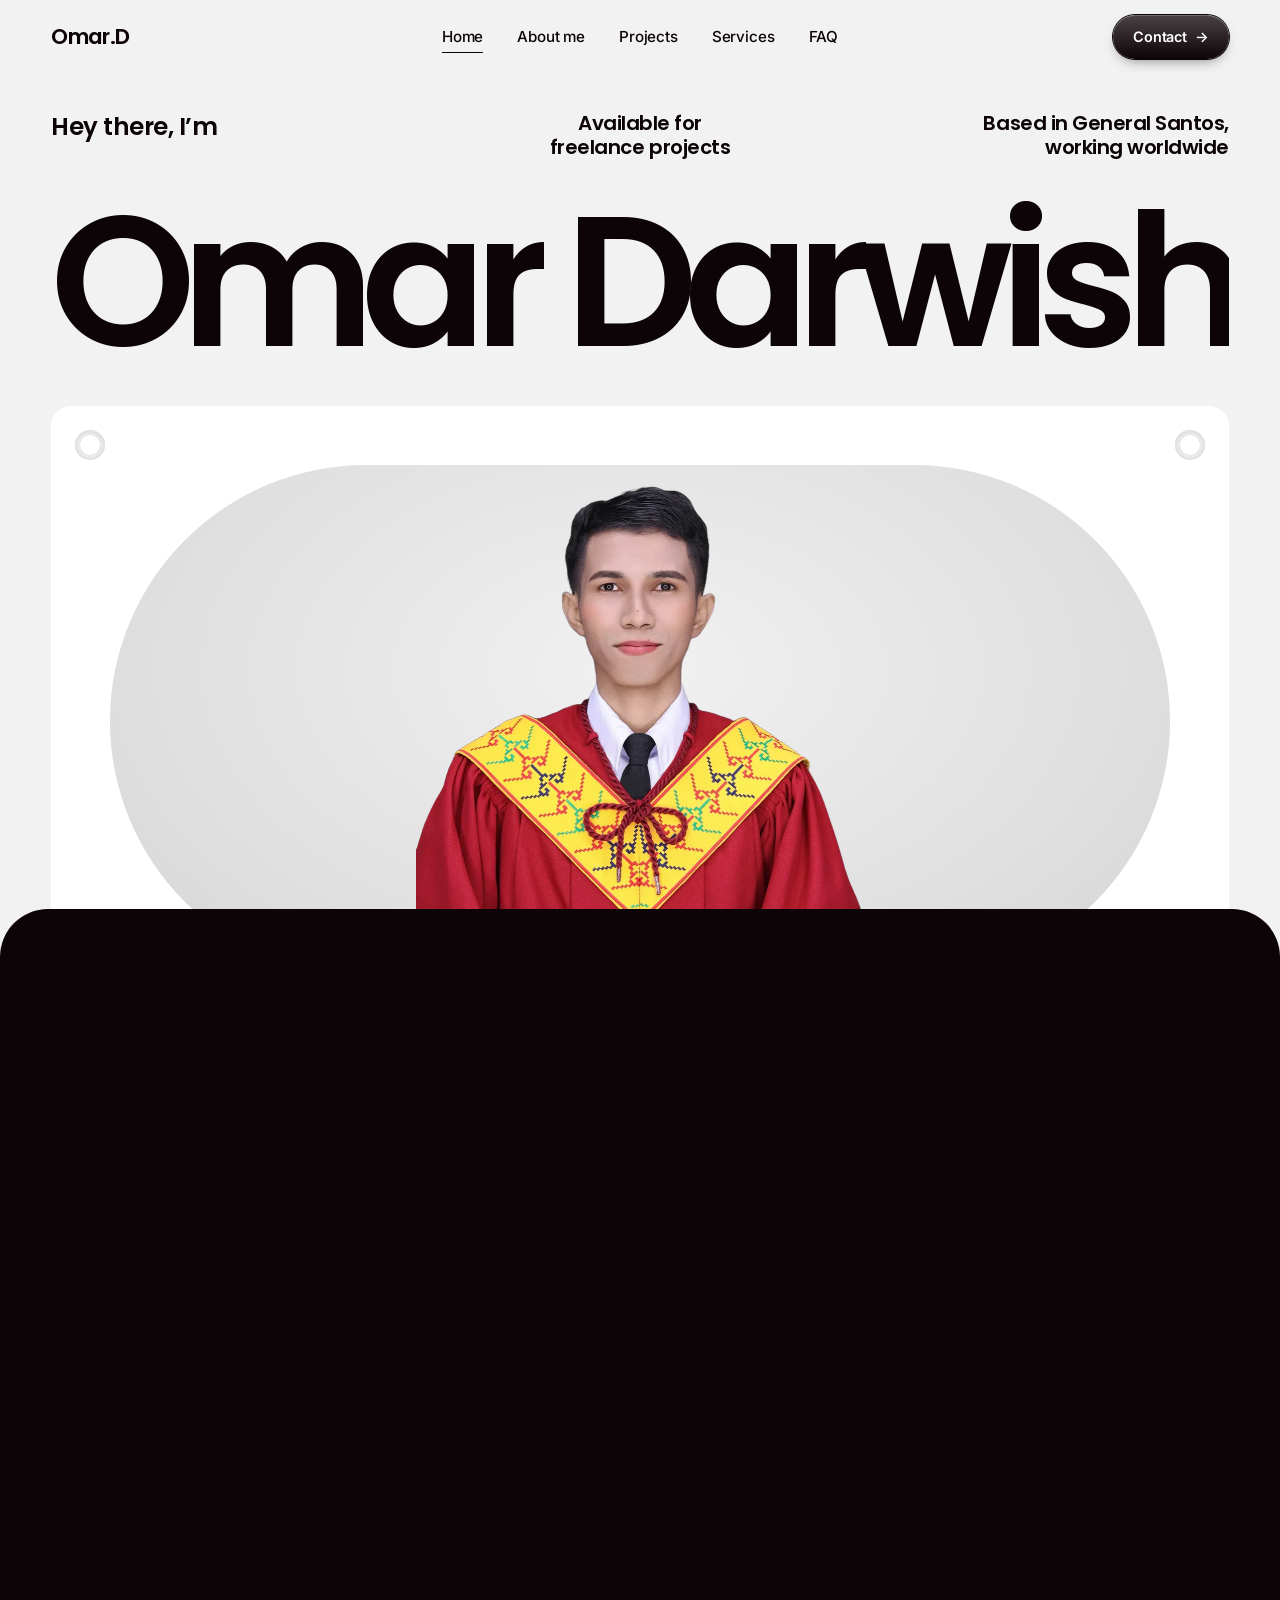
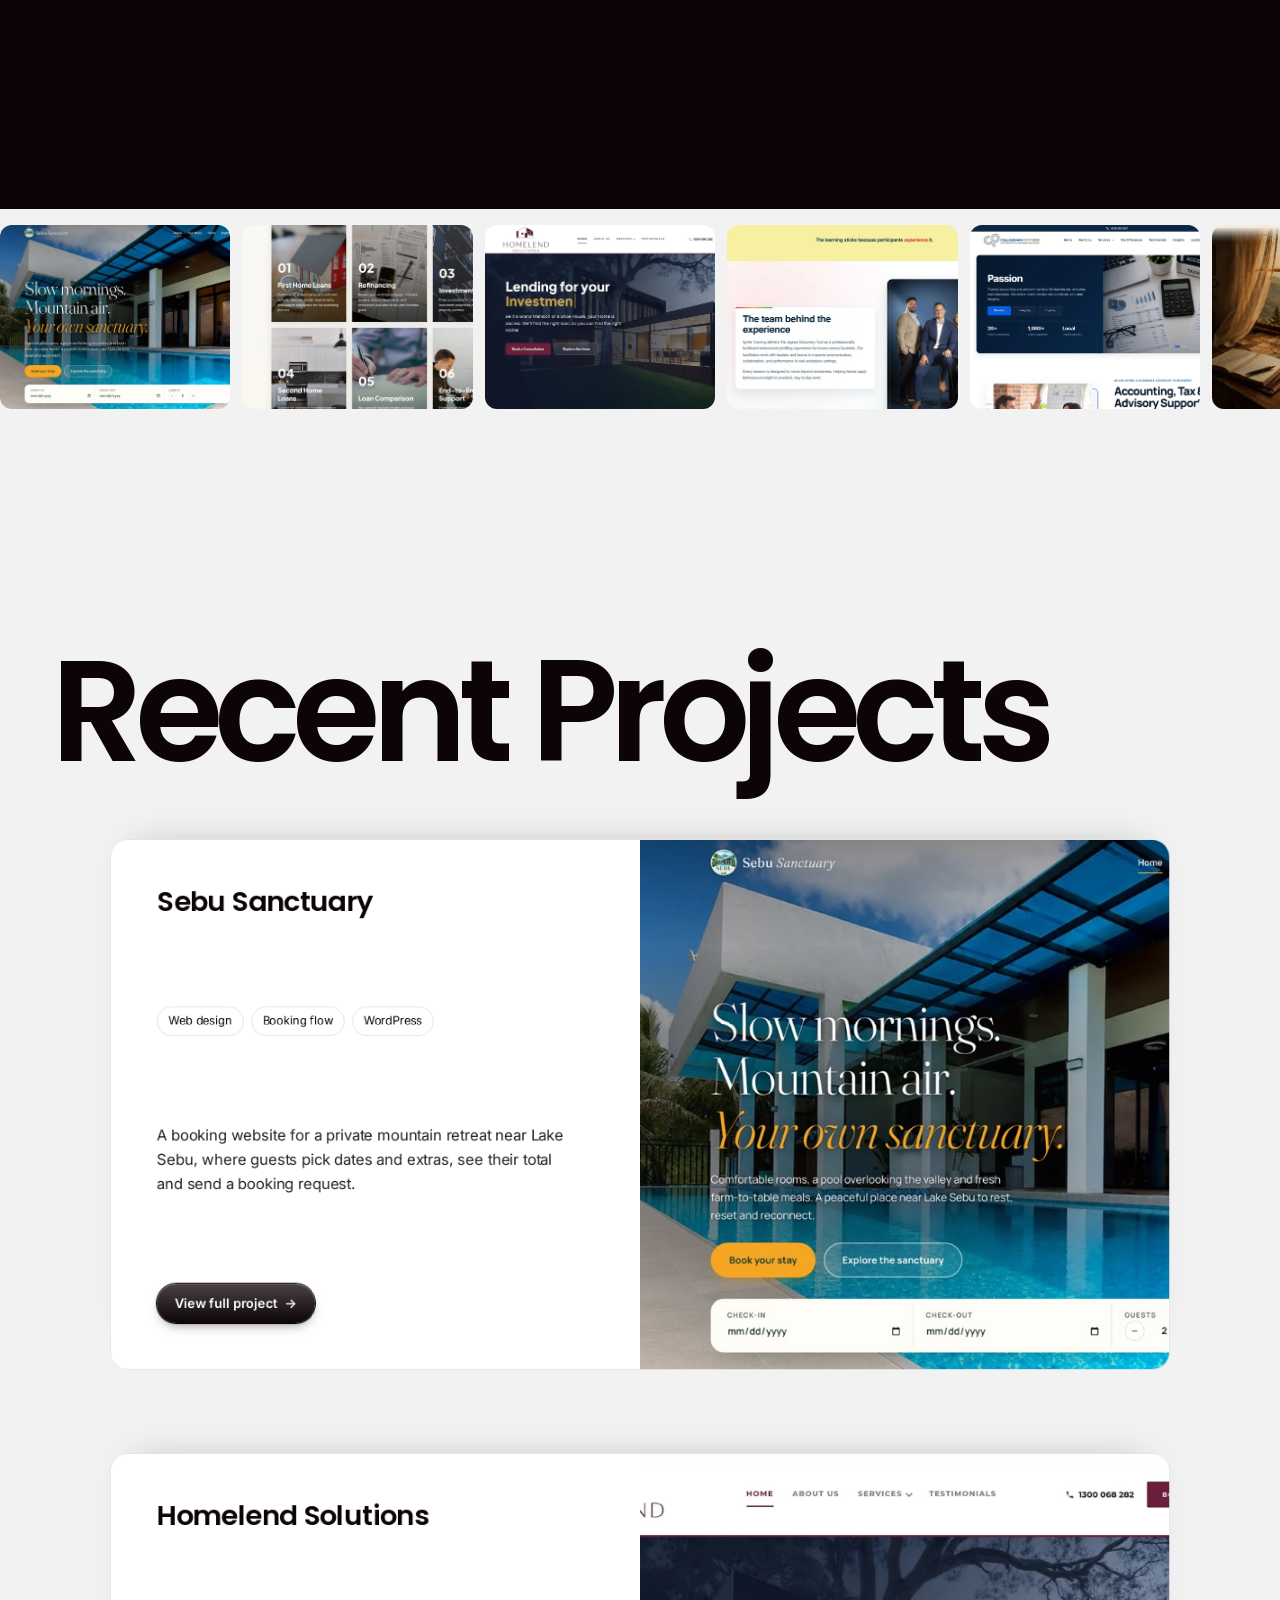
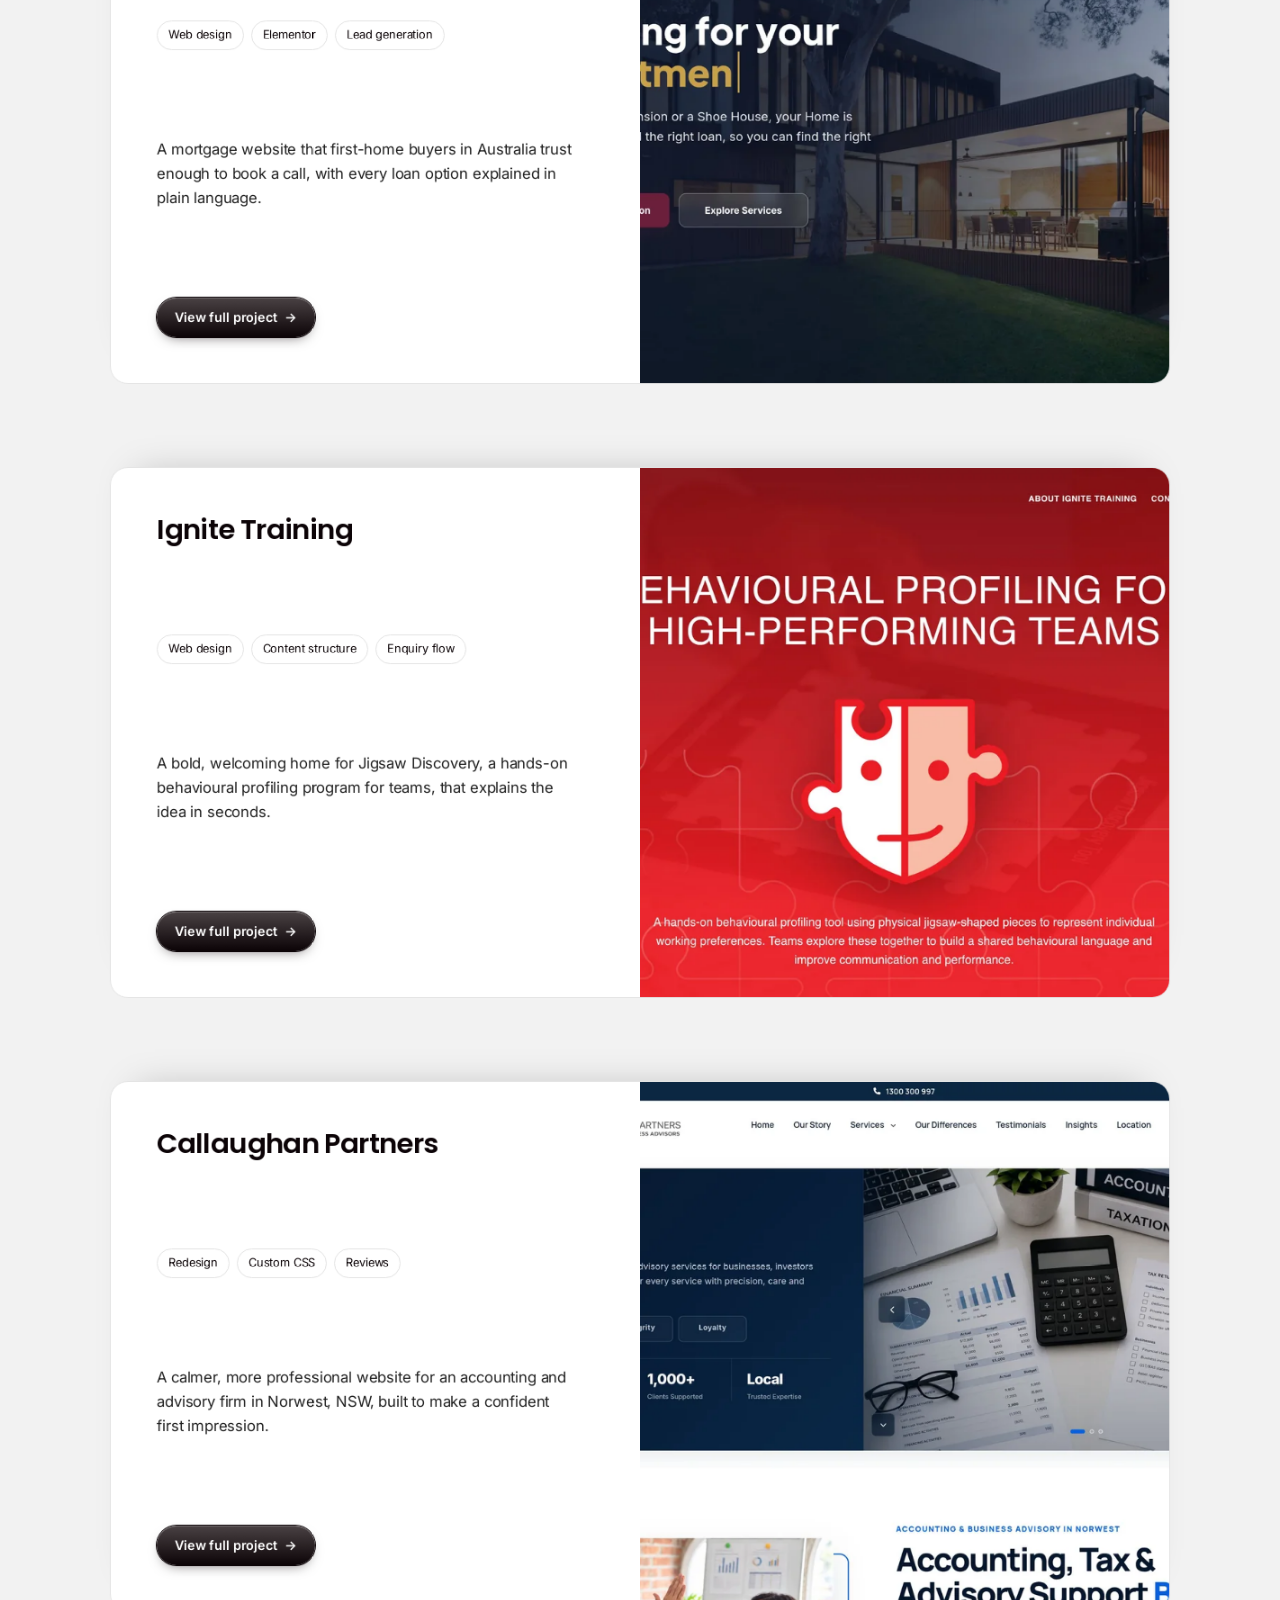
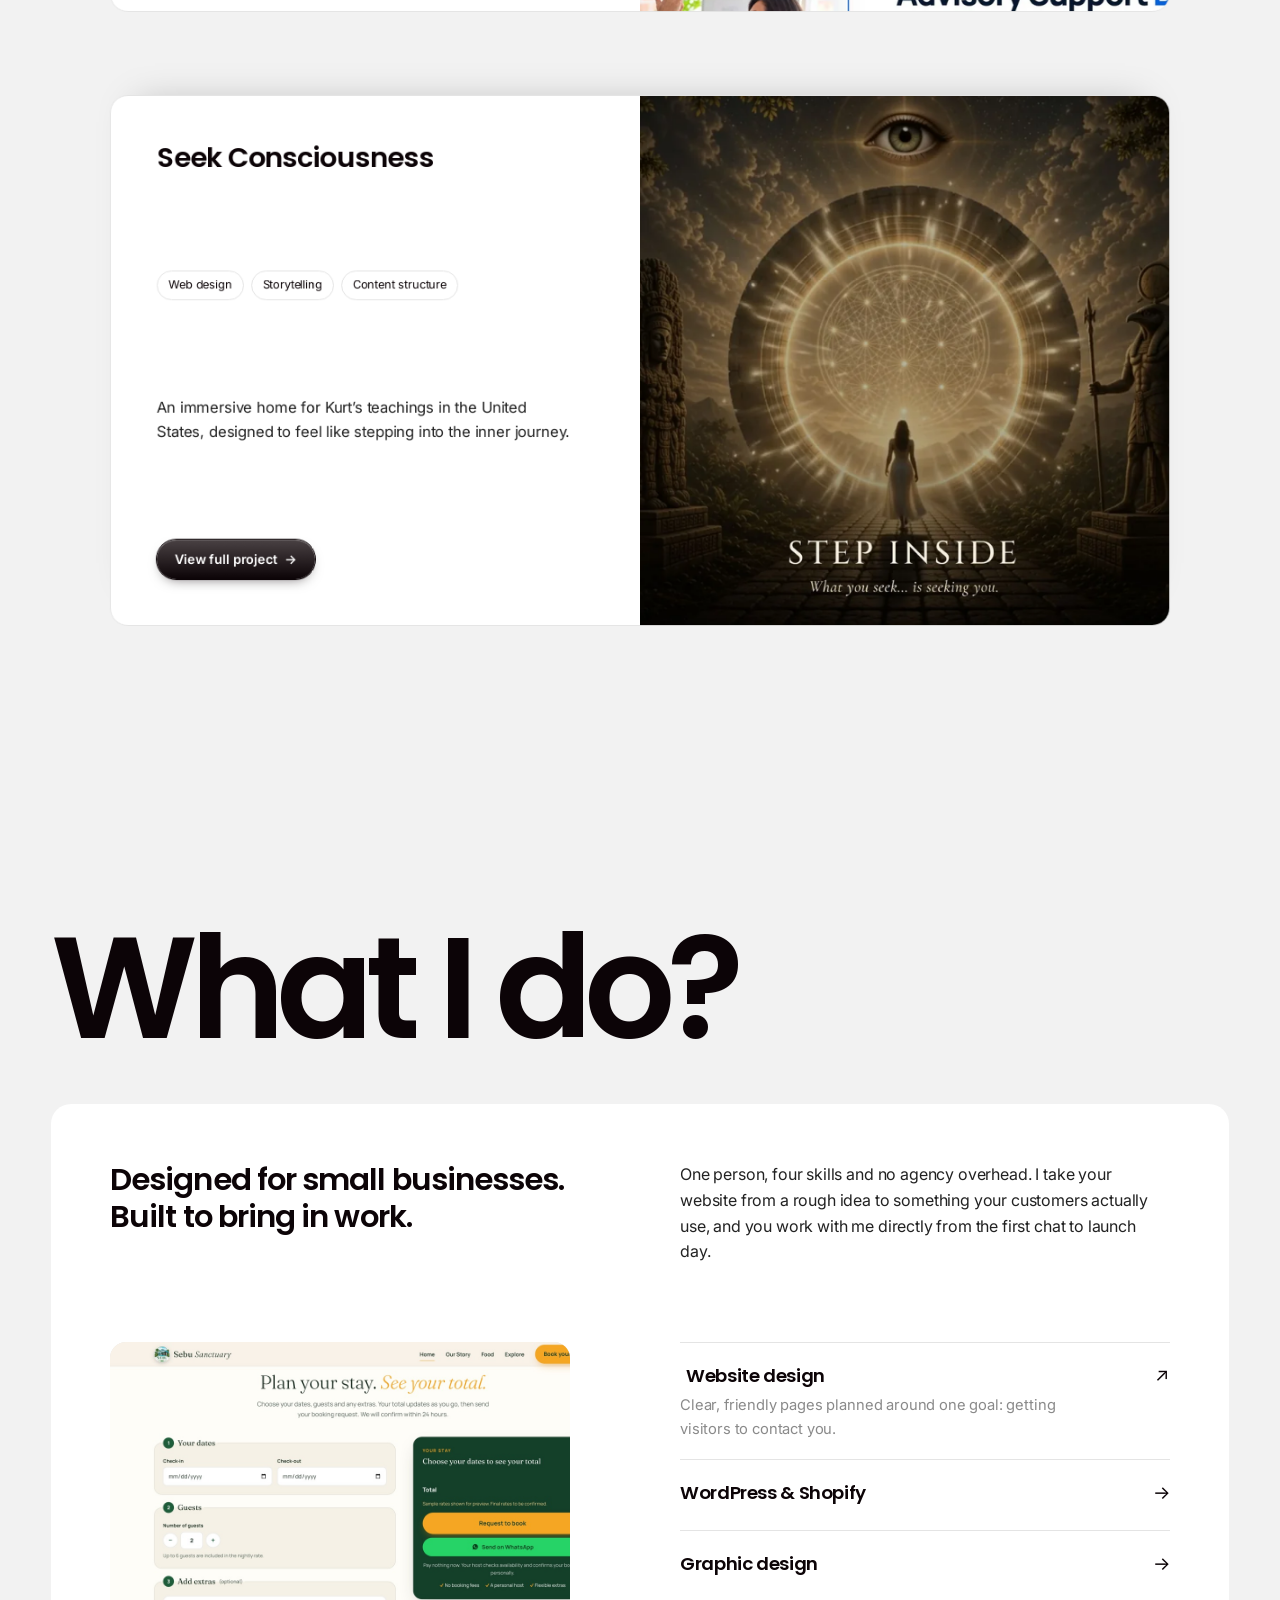
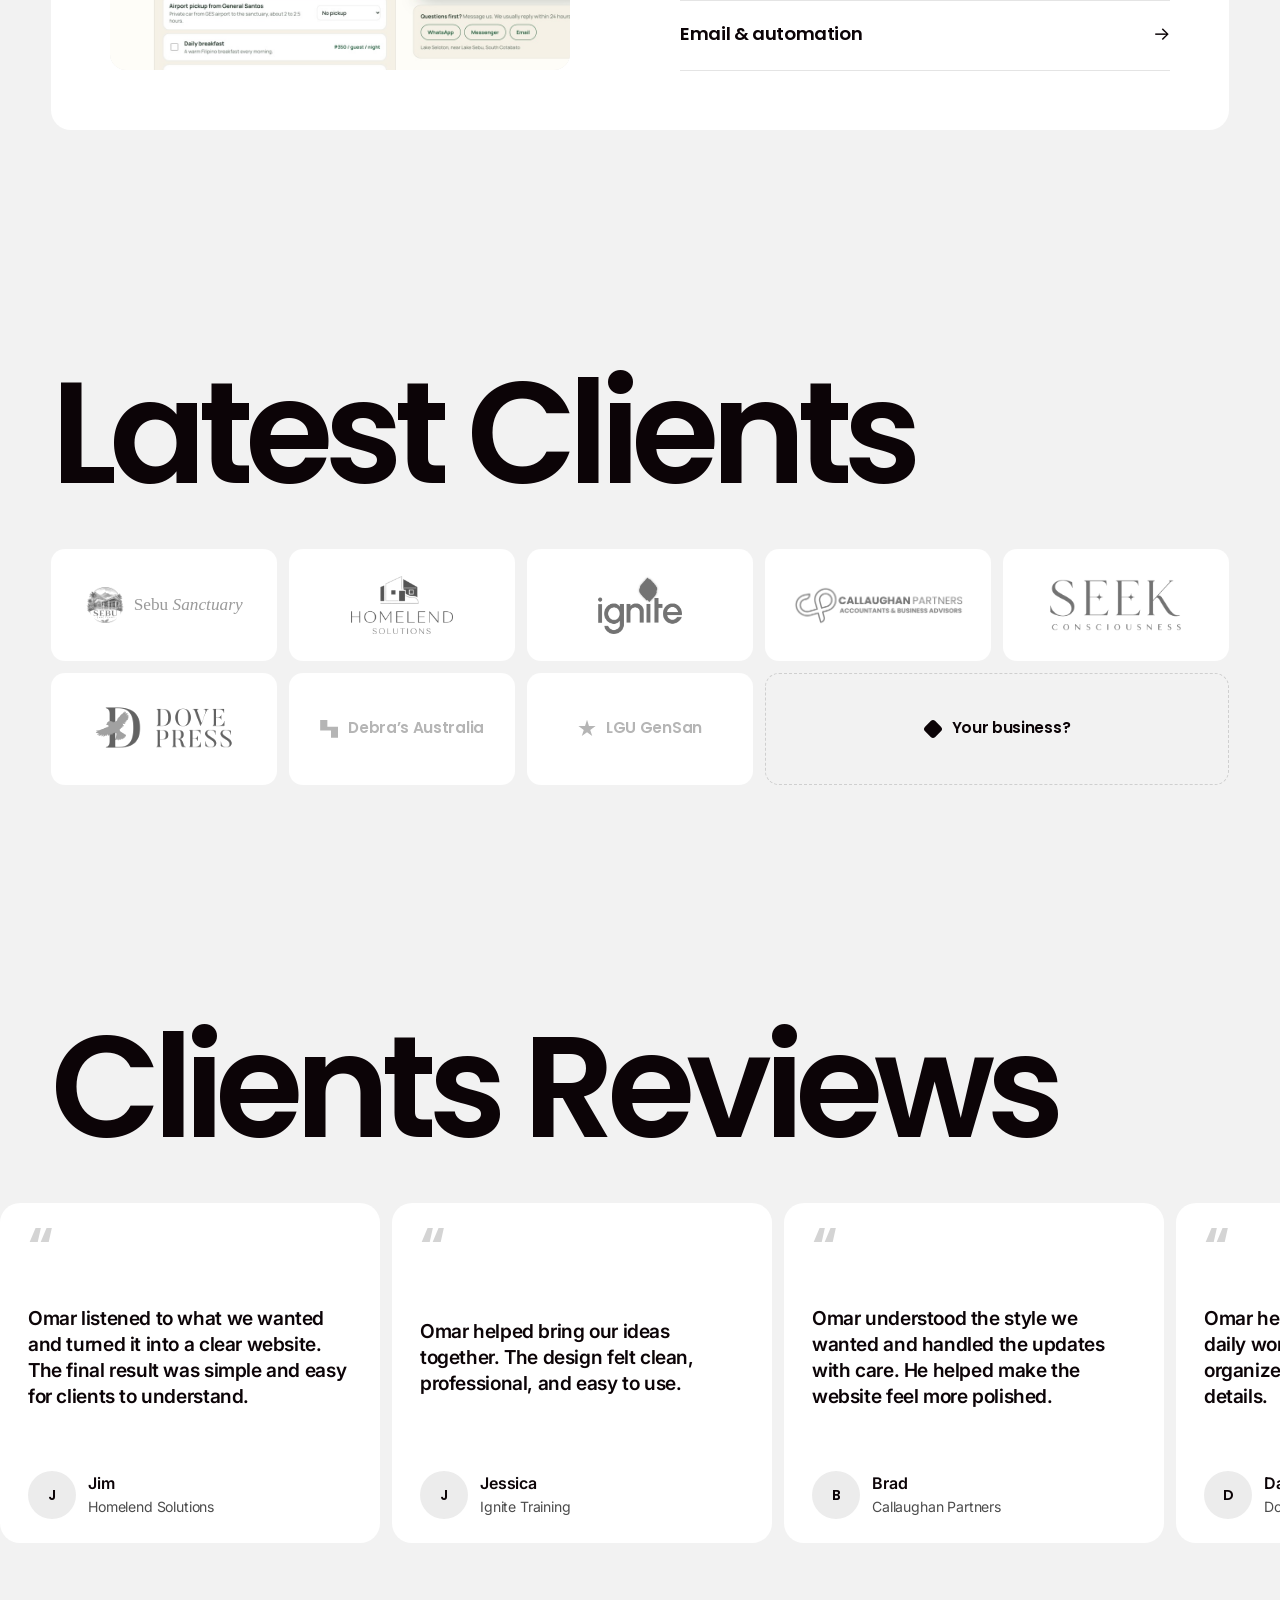
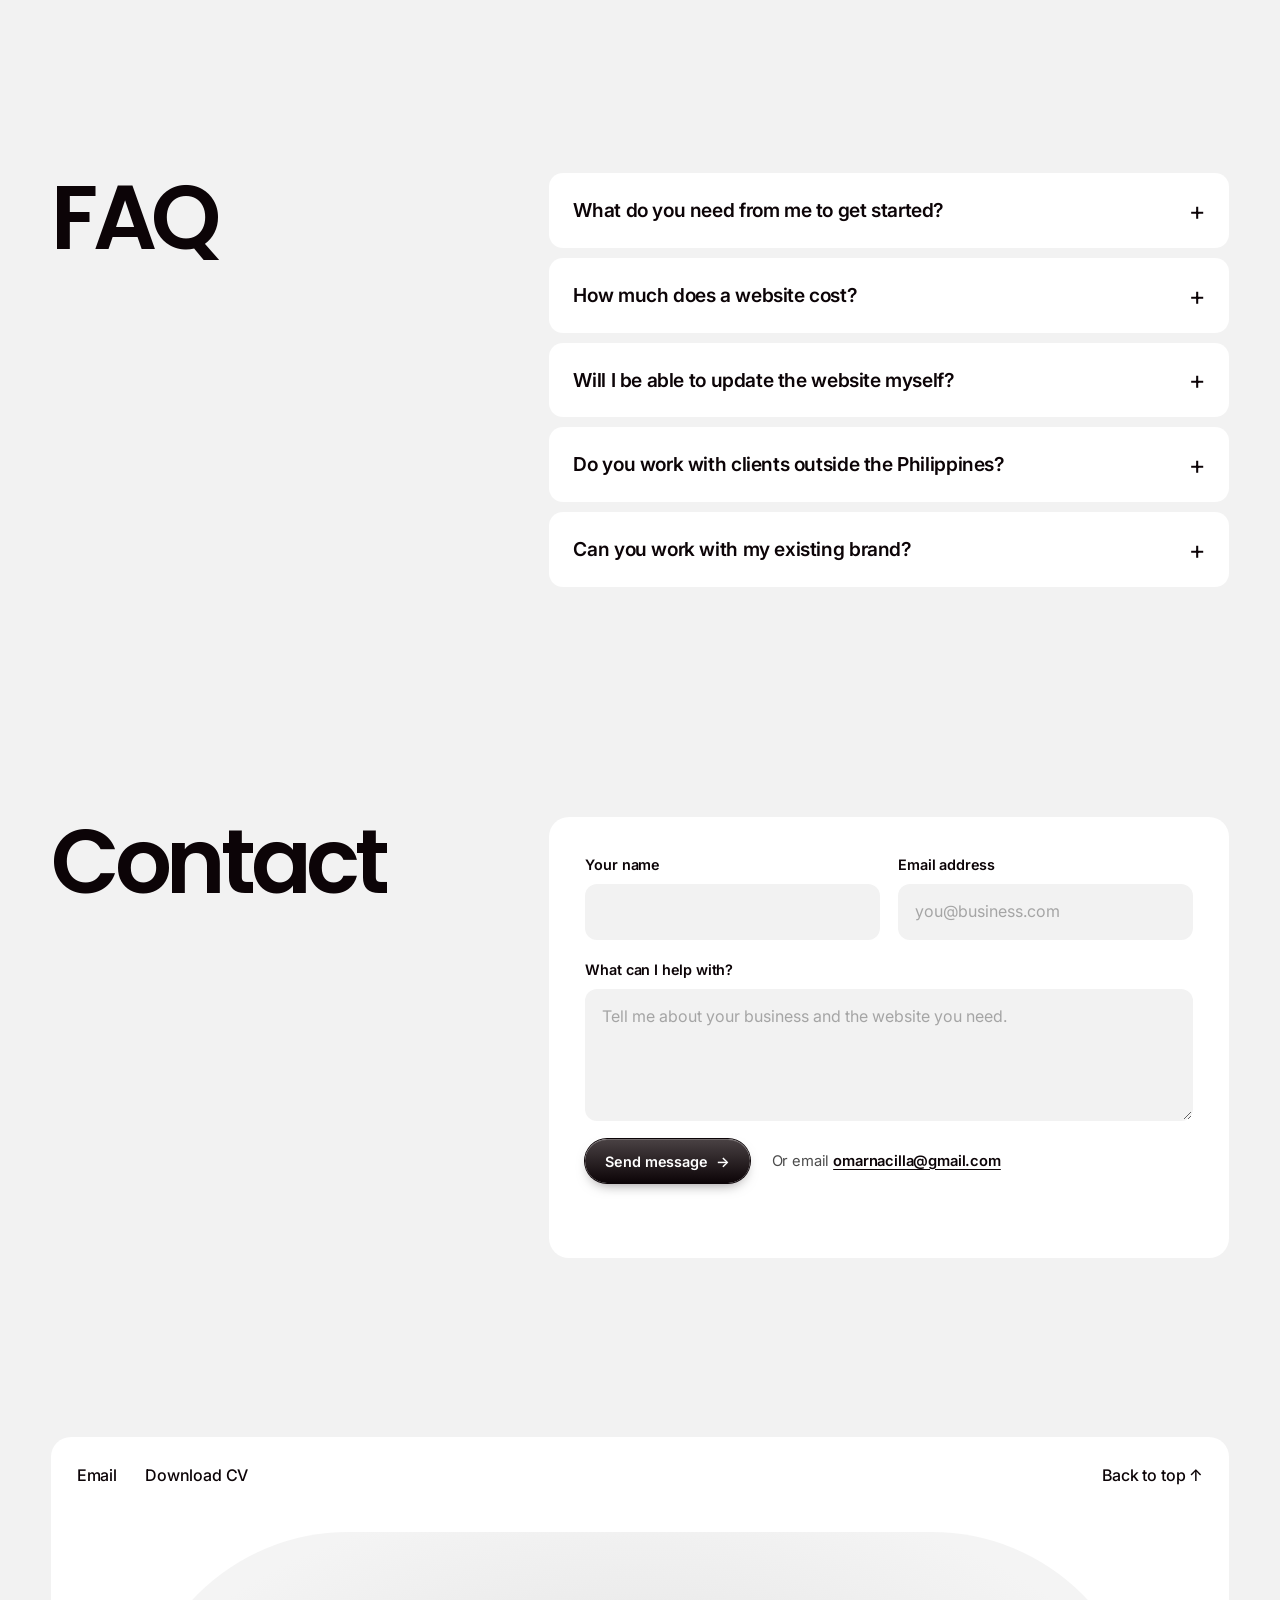
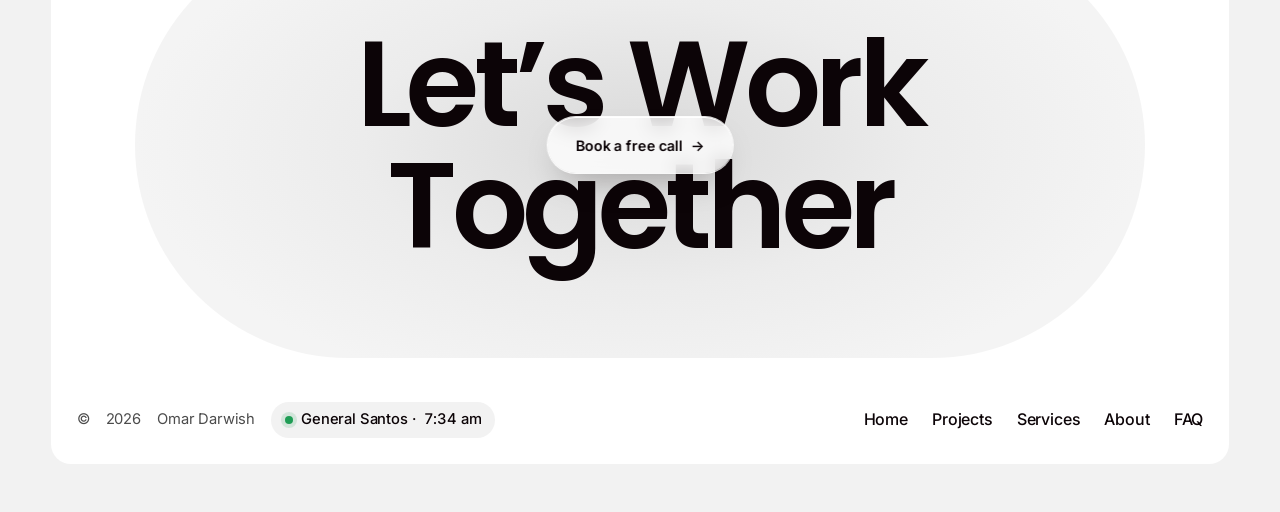
==== commit c284d4d6: "Remove Levels IT from the portfolio and use full share-image URLs - Drop the Levels IT project card," ====
--- a/index.html
+++ b/index.html
@@ -9,11 +9,12 @@
   <meta property="og:title" content="Omar Darwish · Web designer for small businesses">
   <meta property="og:description" content="Clear WordPress and Shopify websites that help small businesses get more enquiries.">
   <meta property="og:type" content="website">
-  <meta property="og:image" content="assets/og-image.jpg">
+  <meta property="og:url" content="https://darwish-studio.vercel.app/">
+  <meta property="og:image" content="https://darwish-studio.vercel.app/assets/og-image.jpg">
   <meta property="og:image:width" content="1200">
   <meta property="og:image:height" content="630">
   <meta name="twitter:card" content="summary_large_image">
-  <meta name="twitter:image" content="assets/og-image.jpg">
+  <meta name="twitter:image" content="https://darwish-studio.vercel.app/assets/og-image.jpg">
   <link rel="icon" href="data:image/svg+xml,%3Csvg xmlns='http://www.w3.org/2000/svg' viewBox='0 0 64 64'%3E%3Crect width='64' height='64' rx='32' fill='%230c0407'/%3E%3Ctext x='32' y='41' font-family='Arial' font-weight='700' font-size='24' fill='white' text-anchor='middle'%3EOD%3C/text%3E%3C/svg%3E">
   <link rel="preconnect" href="https://fonts.googleapis.com">
   <link rel="preconnect" href="https://fonts.gstatic.com" crossorigin>
@@ -85,21 +86,21 @@
         <div class="strip__track">
           <img src="assets/work/sebu-live-1200.jpg" alt="" loading="lazy">
           <img src="assets/work/homelend-section-1200.webp" alt="" loading="lazy">
-          <img src="assets/work/levels-it-hero-1200.webp" alt="" loading="lazy">
+          <img src="assets/work/homelend-hero-1200.webp" alt="" loading="lazy">
           <img src="assets/work/ignite-section-1200.webp" alt="" loading="lazy">
           <img src="assets/work/callaughan-hero-1200.webp" alt="" loading="lazy">
           <img src="assets/work/seek-section-1200.webp" alt="" loading="lazy">
           <img src="assets/work/sebu-section-1200.jpg" alt="" loading="lazy">
-          <img src="assets/work/levels-it-section-1200.webp" alt="" loading="lazy">
+          <img src="assets/work/callaughan-section-1200.webp" alt="" loading="lazy">
           <img src="assets/work/bk-hero-1200.webp" alt="" loading="lazy">
           <img src="assets/work/sebu-live-1200.jpg" alt="" loading="lazy">
           <img src="assets/work/homelend-section-1200.webp" alt="" loading="lazy">
-          <img src="assets/work/levels-it-hero-1200.webp" alt="" loading="lazy">
+          <img src="assets/work/homelend-hero-1200.webp" alt="" loading="lazy">
           <img src="assets/work/ignite-section-1200.webp" alt="" loading="lazy">
           <img src="assets/work/callaughan-hero-1200.webp" alt="" loading="lazy">
           <img src="assets/work/seek-section-1200.webp" alt="" loading="lazy">
           <img src="assets/work/sebu-section-1200.jpg" alt="" loading="lazy">
-          <img src="assets/work/levels-it-section-1200.webp" alt="" loading="lazy">
+          <img src="assets/work/callaughan-section-1200.webp" alt="" loading="lazy">
           <img src="assets/work/bk-hero-1200.webp" alt="" loading="lazy">
         </div>
       </div>
@@ -119,17 +120,6 @@
                 <a class="btn btn--dark" href="work/sebu-sanctuary.html">View full project <span class="btn__arrow" aria-hidden="true">→</span></a>
               </div>
               <a class="project__img" href="work/sebu-sanctuary.html" tabindex="-1" aria-hidden="true"><img class="pos-left" src="assets/work/sebu-live-1200.jpg" srcset="assets/work/sebu-live-1200.jpg 1200w, assets/work/sebu-live-2400.jpg 2400w" sizes="(min-width: 900px) 50vw, 100vw" alt="" width="1200" height="750" loading="lazy"></a>
-            </div>
-          </article>
-          <article class="stack__item">
-            <div class="project" data-stack>
-              <div class="project__text">
-                <h3><a href="work/levels-it.html">Levels IT</a></h3>
-                <ul class="tags"><li>Web design</li><li>SEO</li><li>Email marketing</li></ul>
-                <p>An IT company website that explains managed IT, cloud and cyber security in plain, friendly words and makes the next step obvious.</p>
-                <a class="btn btn--dark" href="work/levels-it.html">View full project <span class="btn__arrow" aria-hidden="true">→</span></a>
-              </div>
-              <a class="project__img" href="work/levels-it.html" tabindex="-1" aria-hidden="true"><img src="assets/work/levels-it-hero-1200.webp" srcset="assets/work/levels-it-hero-1200.webp 1200w, assets/work/levels-it-hero-2400.webp 2400w" sizes="(min-width: 900px) 50vw, 100vw" alt="" width="1200" height="750" loading="lazy"></a>
             </div>
           </article>
           <article class="stack__item">
@@ -193,7 +183,7 @@
             <div class="services__img" aria-hidden="true">
               <img class="is-on" data-svc-img="0" src="assets/work/sebu-section-1200.jpg" srcset="assets/work/sebu-section-1200.jpg 1200w, assets/work/sebu-section-2400.jpg 2400w" sizes="(min-width: 900px) 40vw, 90vw" alt="" loading="lazy">
               <img data-svc-img="1" src="assets/work/homelend-section-1200.webp" srcset="assets/work/homelend-section-1200.webp 1200w, assets/work/homelend-section-2400.webp 2400w" sizes="(min-width: 900px) 40vw, 90vw" alt="" loading="lazy">
-              <img data-svc-img="2" src="assets/work/levels-it-section-1200.webp" srcset="assets/work/levels-it-section-1200.webp 1200w, assets/work/levels-it-section-2400.webp 2400w" sizes="(min-width: 900px) 40vw, 90vw" alt="" loading="lazy">
+              <img data-svc-img="2" src="assets/work/callaughan-section-1200.webp" srcset="assets/work/callaughan-section-1200.webp 1200w, assets/work/callaughan-section-2400.webp 2400w" sizes="(min-width: 900px) 40vw, 90vw" alt="" loading="lazy">
               <img data-svc-img="3" src="assets/work/ignite-section-1200.webp" srcset="assets/work/ignite-section-1200.webp 1200w, assets/work/ignite-section-2400.webp 2400w" sizes="(min-width: 900px) 40vw, 90vw" alt="" loading="lazy">
             </div>
             <ul class="svc-list">
@@ -213,7 +203,6 @@
         <h2 class="title" id="clients-title" data-title>Latest Clients</h2>
         <ul class="client-grid">
           <li><a href="work/sebu-sanctuary.html" aria-label="Sebu Sanctuary case study"><img class="client-logo client-logo--badge" src="assets/logos/sebu-badge.png" alt="" width="176" height="176" loading="lazy"><span class="client-word" aria-hidden="true">Sebu <em>Sanctuary</em></span></a></li>
-          <li><a href="work/levels-it.html"><img class="client-logo" src="assets/logos/levels-it.png" alt="Levels IT" width="720" height="233" loading="lazy"></a></li>
           <li><a href="work/homelend.html"><img class="client-logo client-logo--tall" src="assets/logos/homelend.png" alt="Homelend Solutions" width="330" height="187" loading="lazy"></a></li>
           <li><a href="work/ignite-training.html"><img class="client-logo client-logo--tall client-logo--mono" src="assets/logos/ignite.png" alt="Ignite Training" width="560" height="386" loading="lazy"></a></li>
           <li><a href="work/callaughan-partners.html"><img class="client-logo client-logo--wide" src="assets/logos/callaughan.png" alt="Callaughan Partners" width="720" height="174" loading="lazy"></a></li>
@@ -234,7 +223,6 @@
       <div class="reviews__rail">
         <div class="reviews__track">
           <figure class="review"><span class="review__q" aria-hidden="true">“</span><blockquote>Omar listened to what we wanted and turned it into a clear website. The final result was simple and easy for clients to understand.</blockquote><figcaption><span class="avatar" aria-hidden="true">J</span><span><b>Jim</b>Homelend Solutions</span></figcaption></figure>
-          <figure class="review"><span class="review__q" aria-hidden="true">“</span><blockquote>Omar is easy to work with and quick to understand what we need. He helped make our website and marketing look much cleaner.</blockquote><figcaption><span class="avatar" aria-hidden="true">S</span><span><b>Steven</b>Levels IT</span></figcaption></figure>
           <figure class="review"><span class="review__q" aria-hidden="true">“</span><blockquote>Omar helped bring our ideas together. The design felt clean, professional, and easy to use.</blockquote><figcaption><span class="avatar" aria-hidden="true">J</span><span><b>Jessica</b>Ignite Training</span></figcaption></figure>
           <figure class="review"><span class="review__q" aria-hidden="true">“</span><blockquote>Omar understood the style we wanted and handled the updates with care. He helped make the website feel more polished.</blockquote><figcaption><span class="avatar" aria-hidden="true">B</span><span><b>Brad</b>Callaughan Partners</span></figcaption></figure>
           <figure class="review"><span class="review__q" aria-hidden="true">“</span><blockquote>Omar helped me stay on top of the daily work. He was reliable, organized, and careful with the details.</blockquote><figcaption><span class="avatar" aria-hidden="true">D</span><span><b>Daniel</b>Dove Press Publishing Ltd.</span></figcaption></figure>
--- a/css/site.css
+++ b/css/site.css
@@ -351,3 +351,6 @@
 .footer__clock { display: inline-flex; align-items: center; gap: 8px; background: var(--bg); border-radius: 100px; padding: 6px 14px; color: var(--ink); font-weight: 500; }
 .footer__clock i { width: 8px; height: 8px; border-radius: 50%; background: #1f9d55; box-shadow: 0 0 0 4px rgba(31, 157, 85, .15); }
 .footer__clock time { font-variant-numeric: tabular-nums; }
+
+/* nine client tiles: the "Your business?" tile spans two columns so the 2- and 5-column grids end on a full row */
+@media (max-width: 639px), (min-width: 1000px) { .client-grid li:has(.client-grid__you) { grid-column: span 2; } }
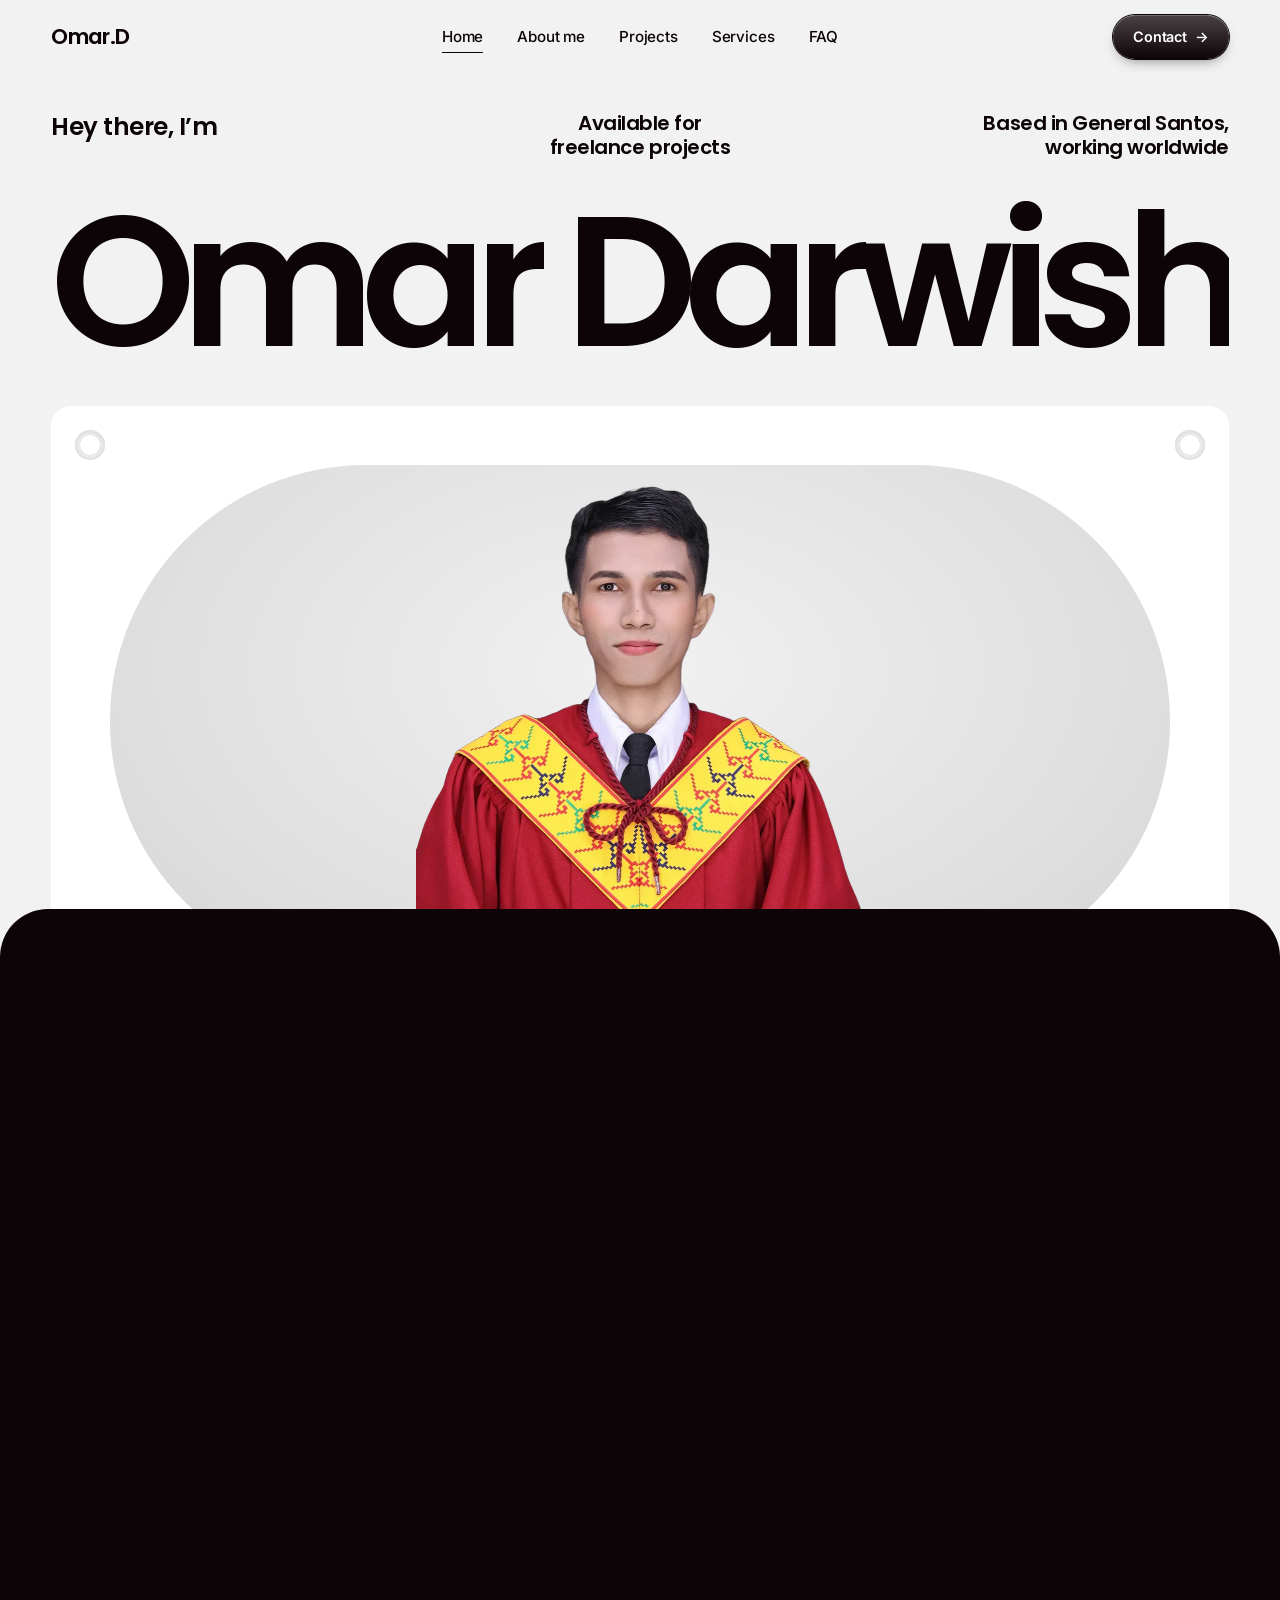
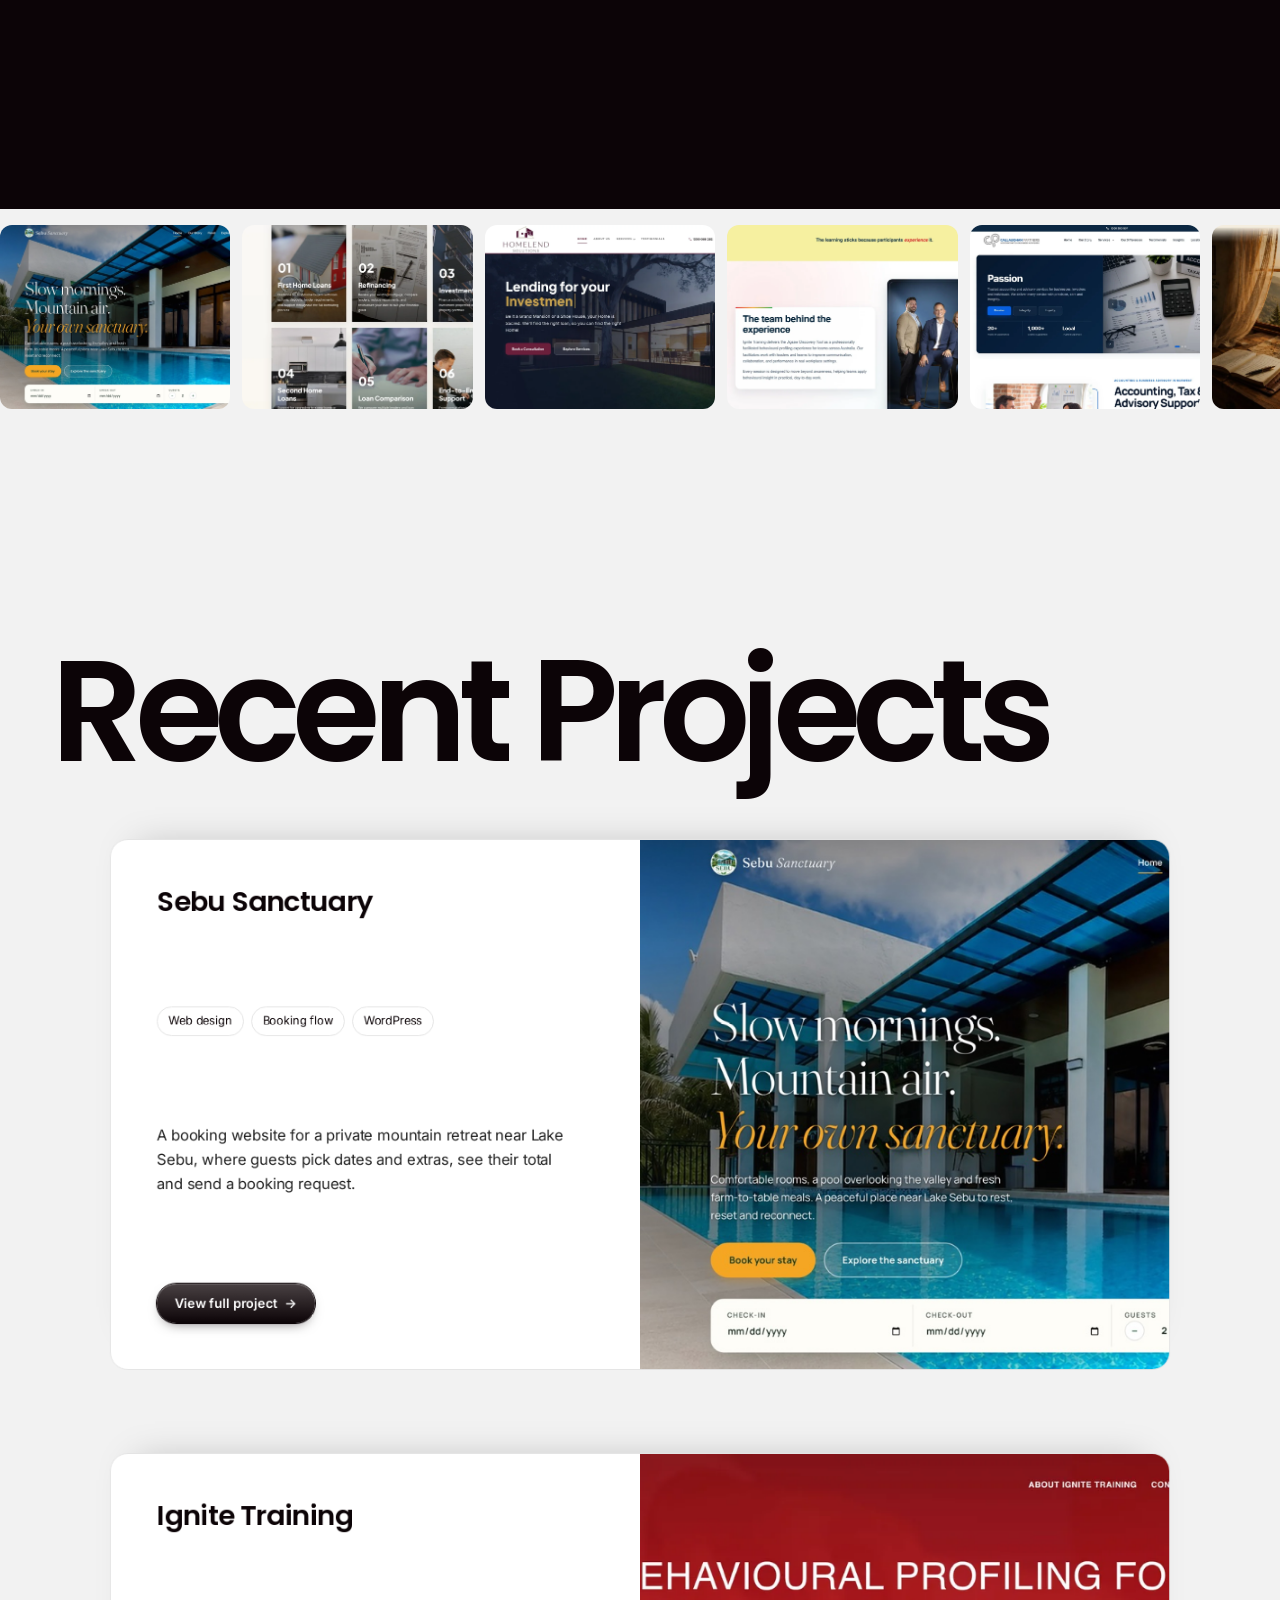
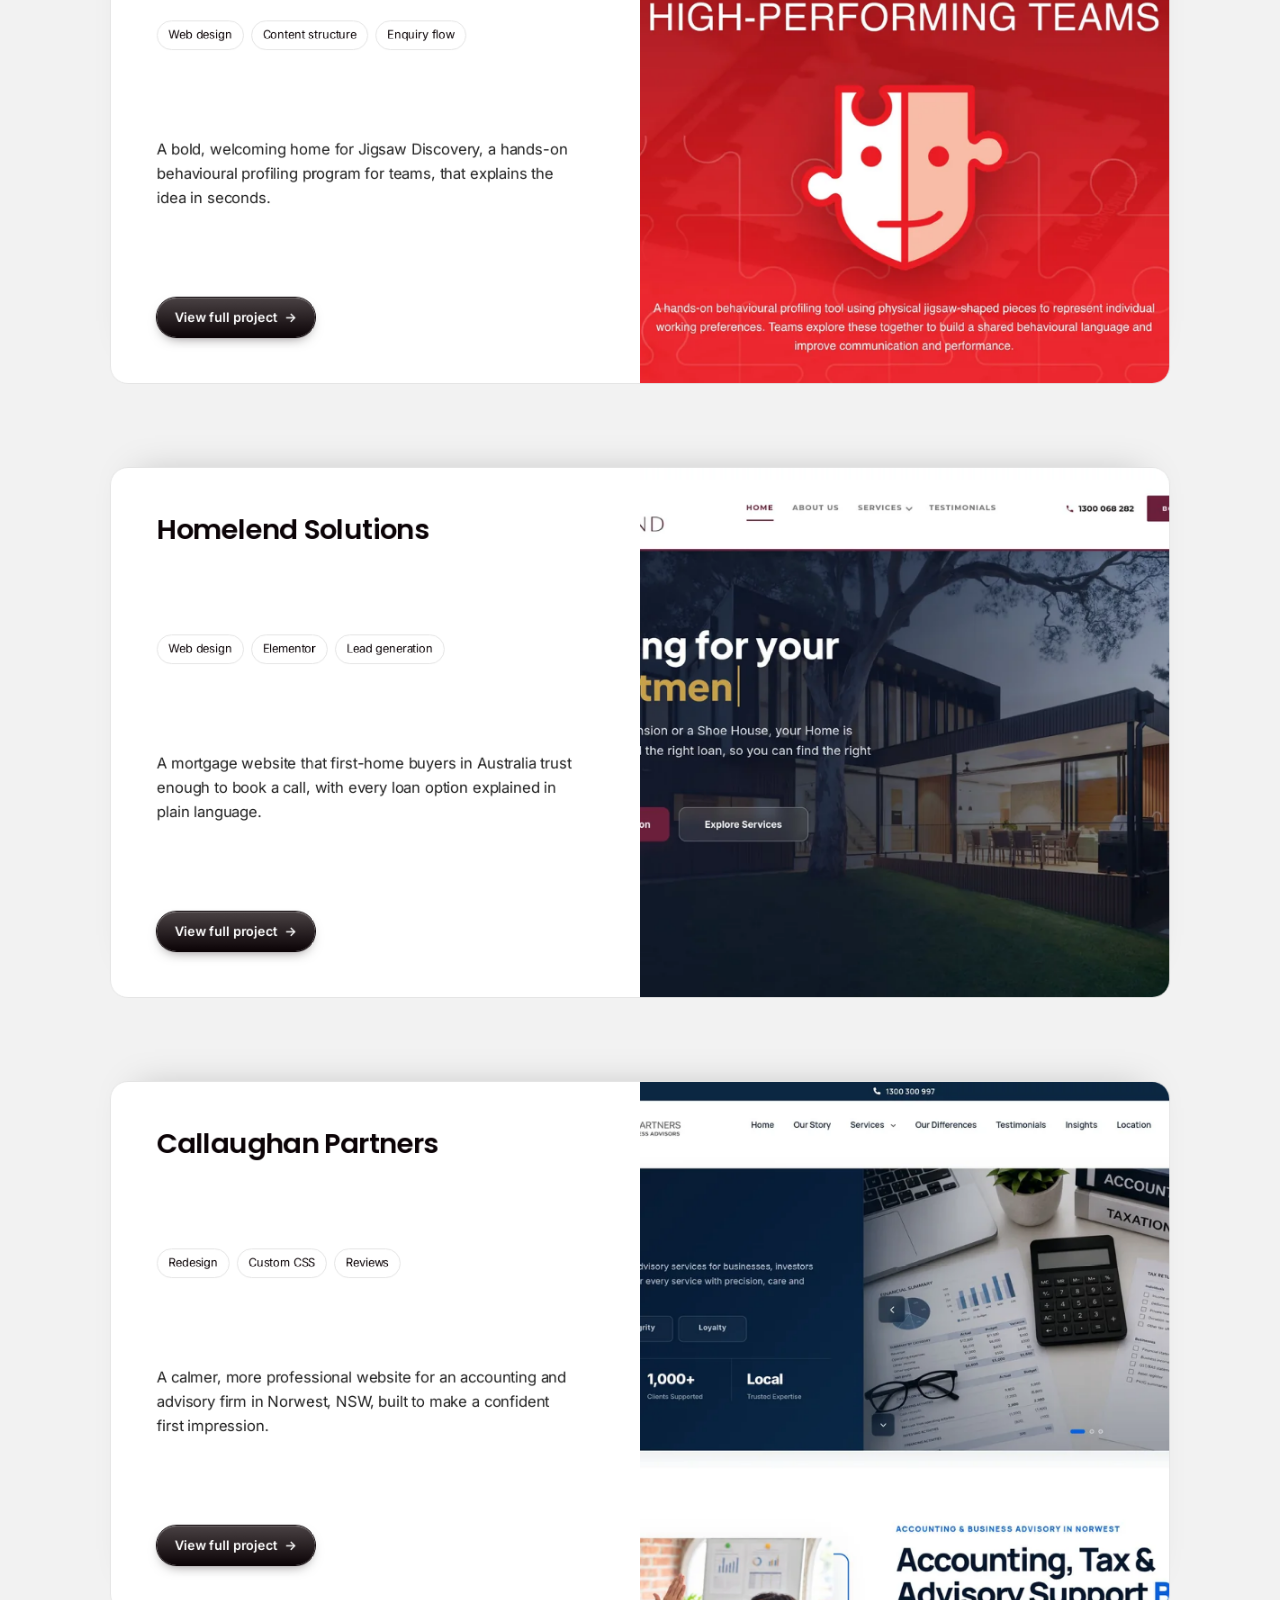
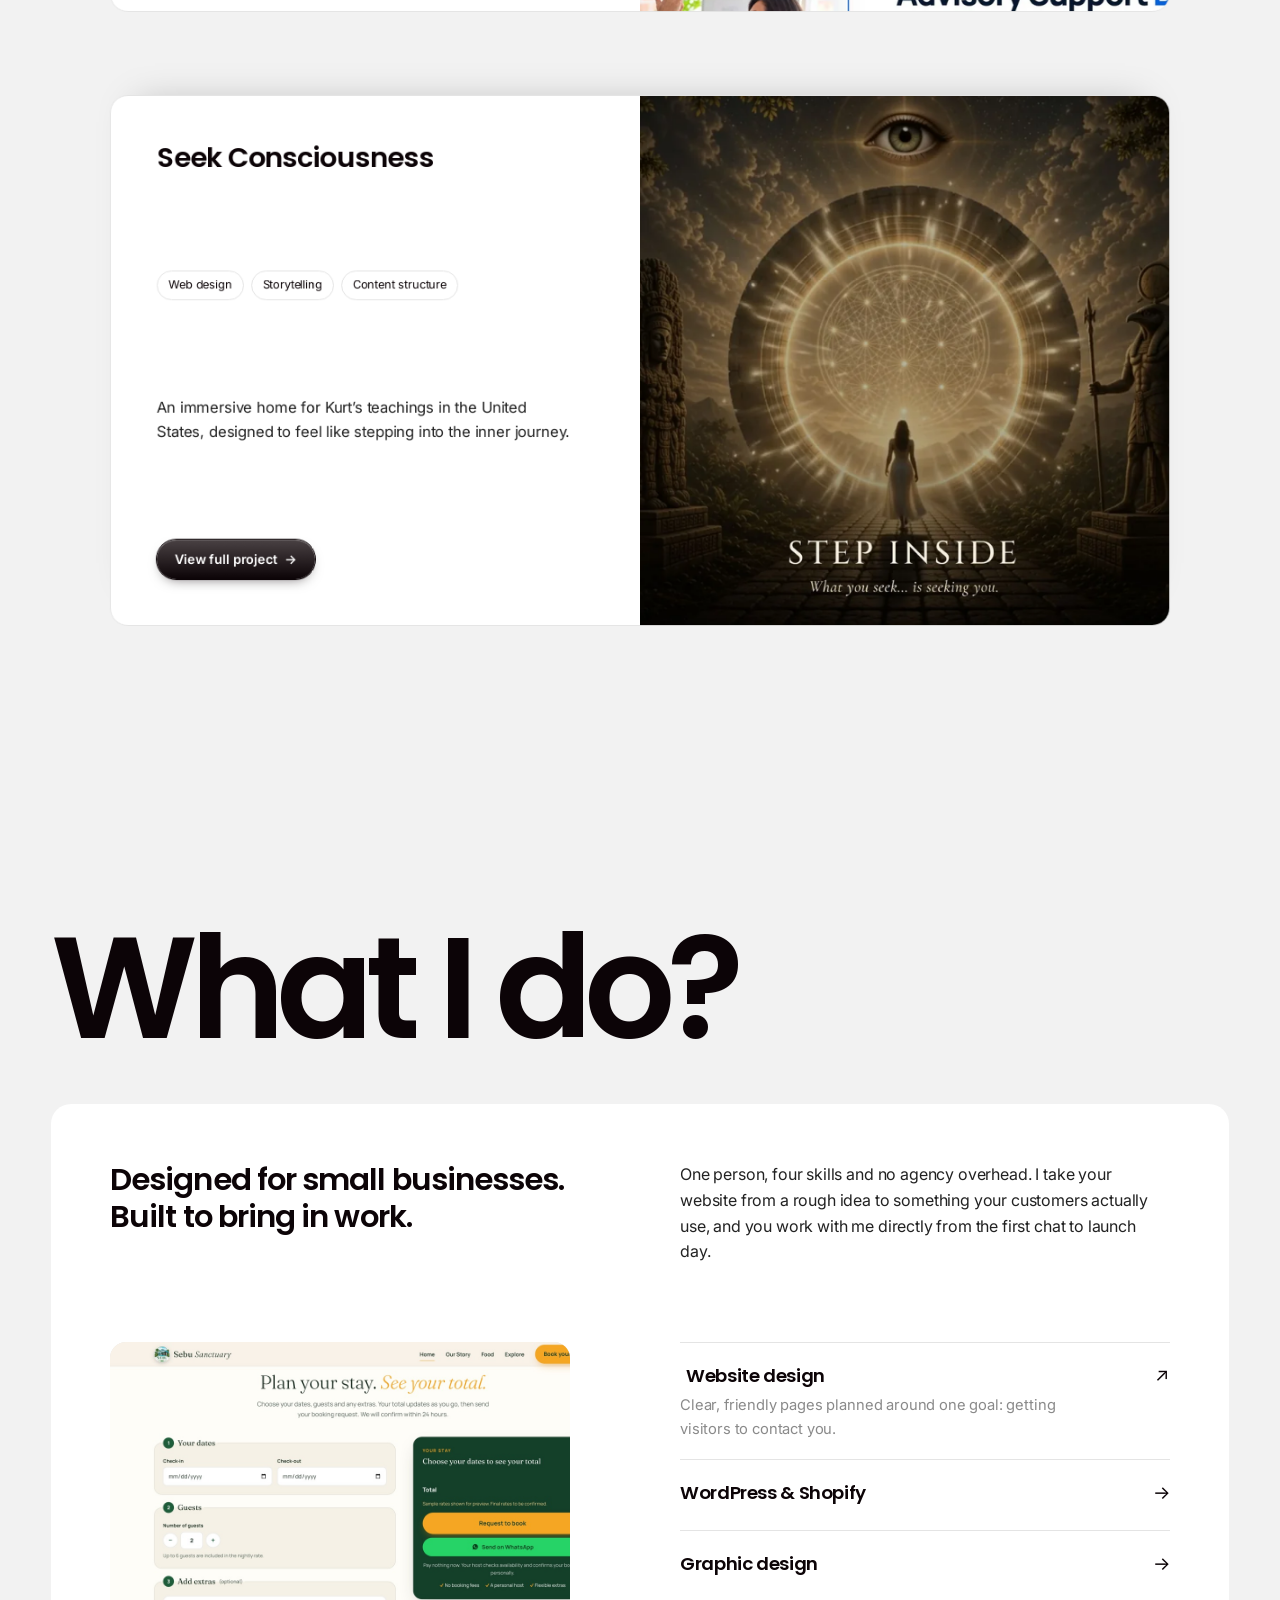
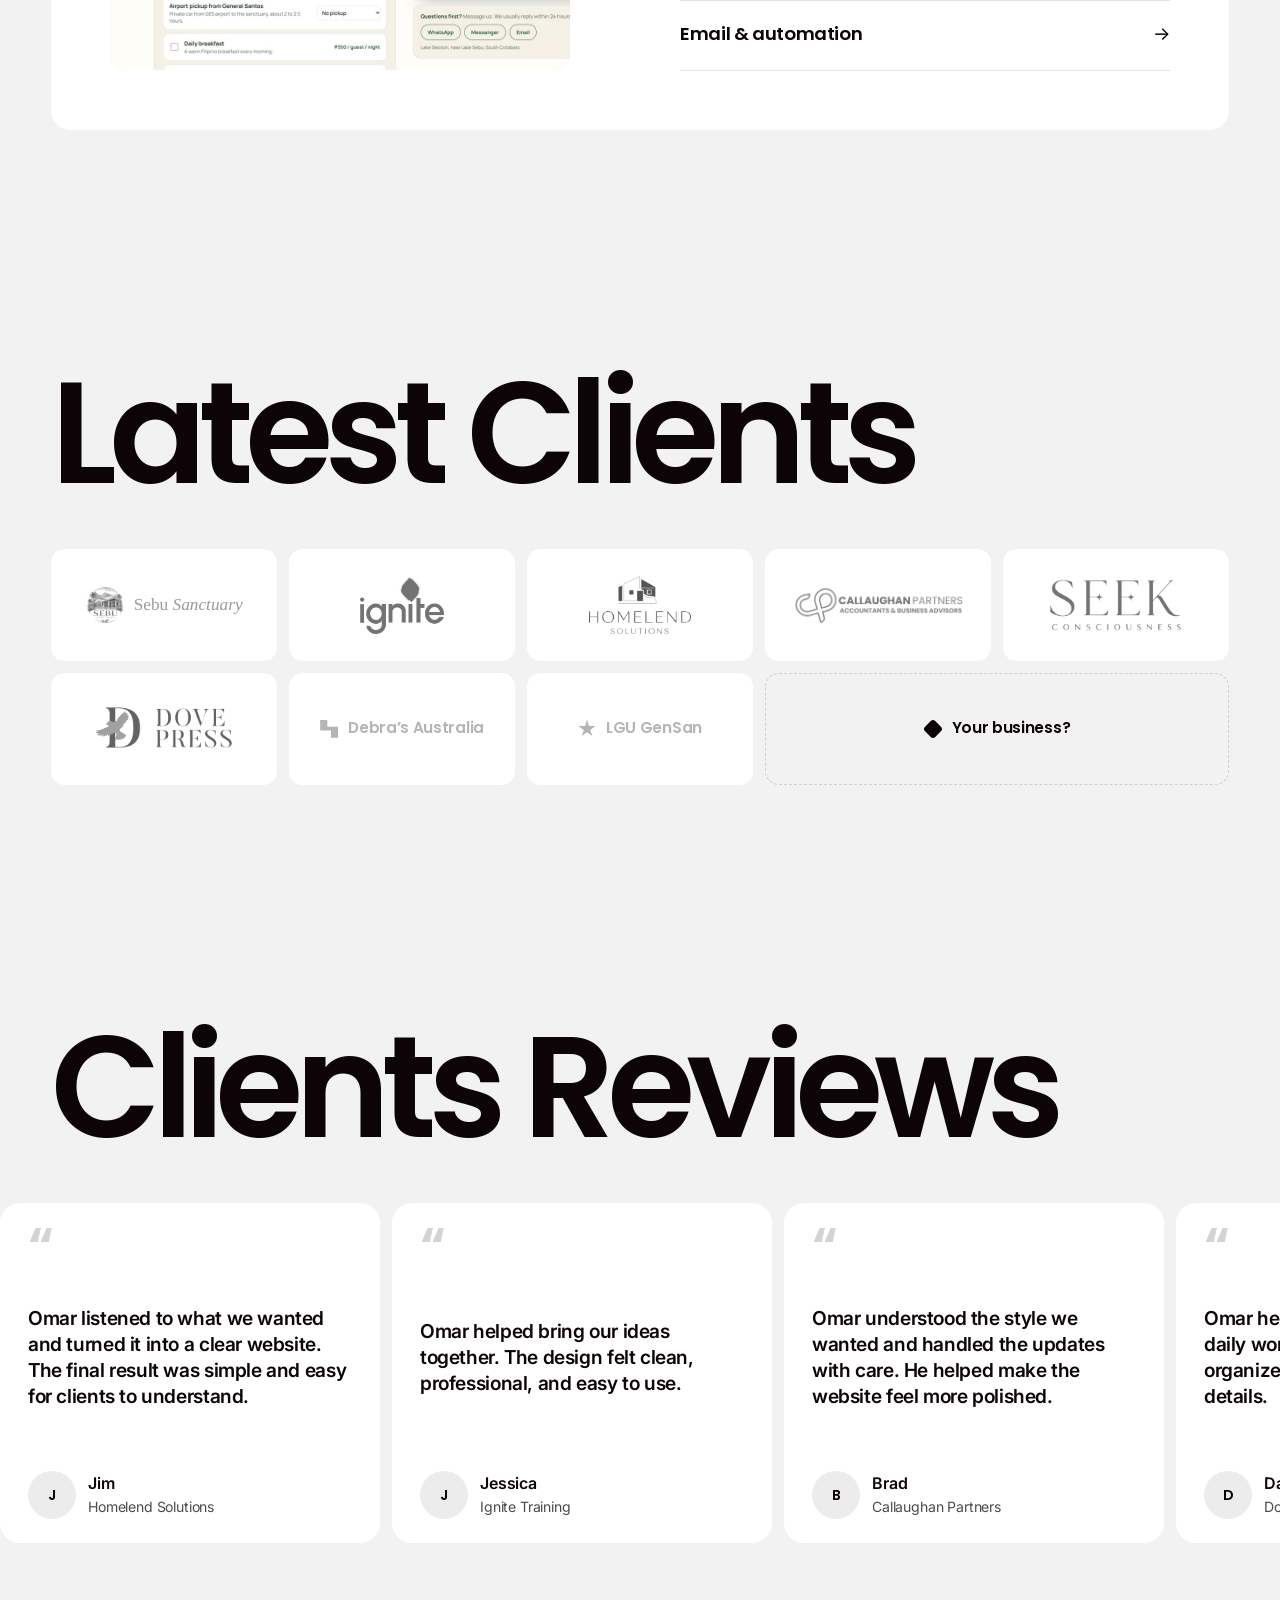
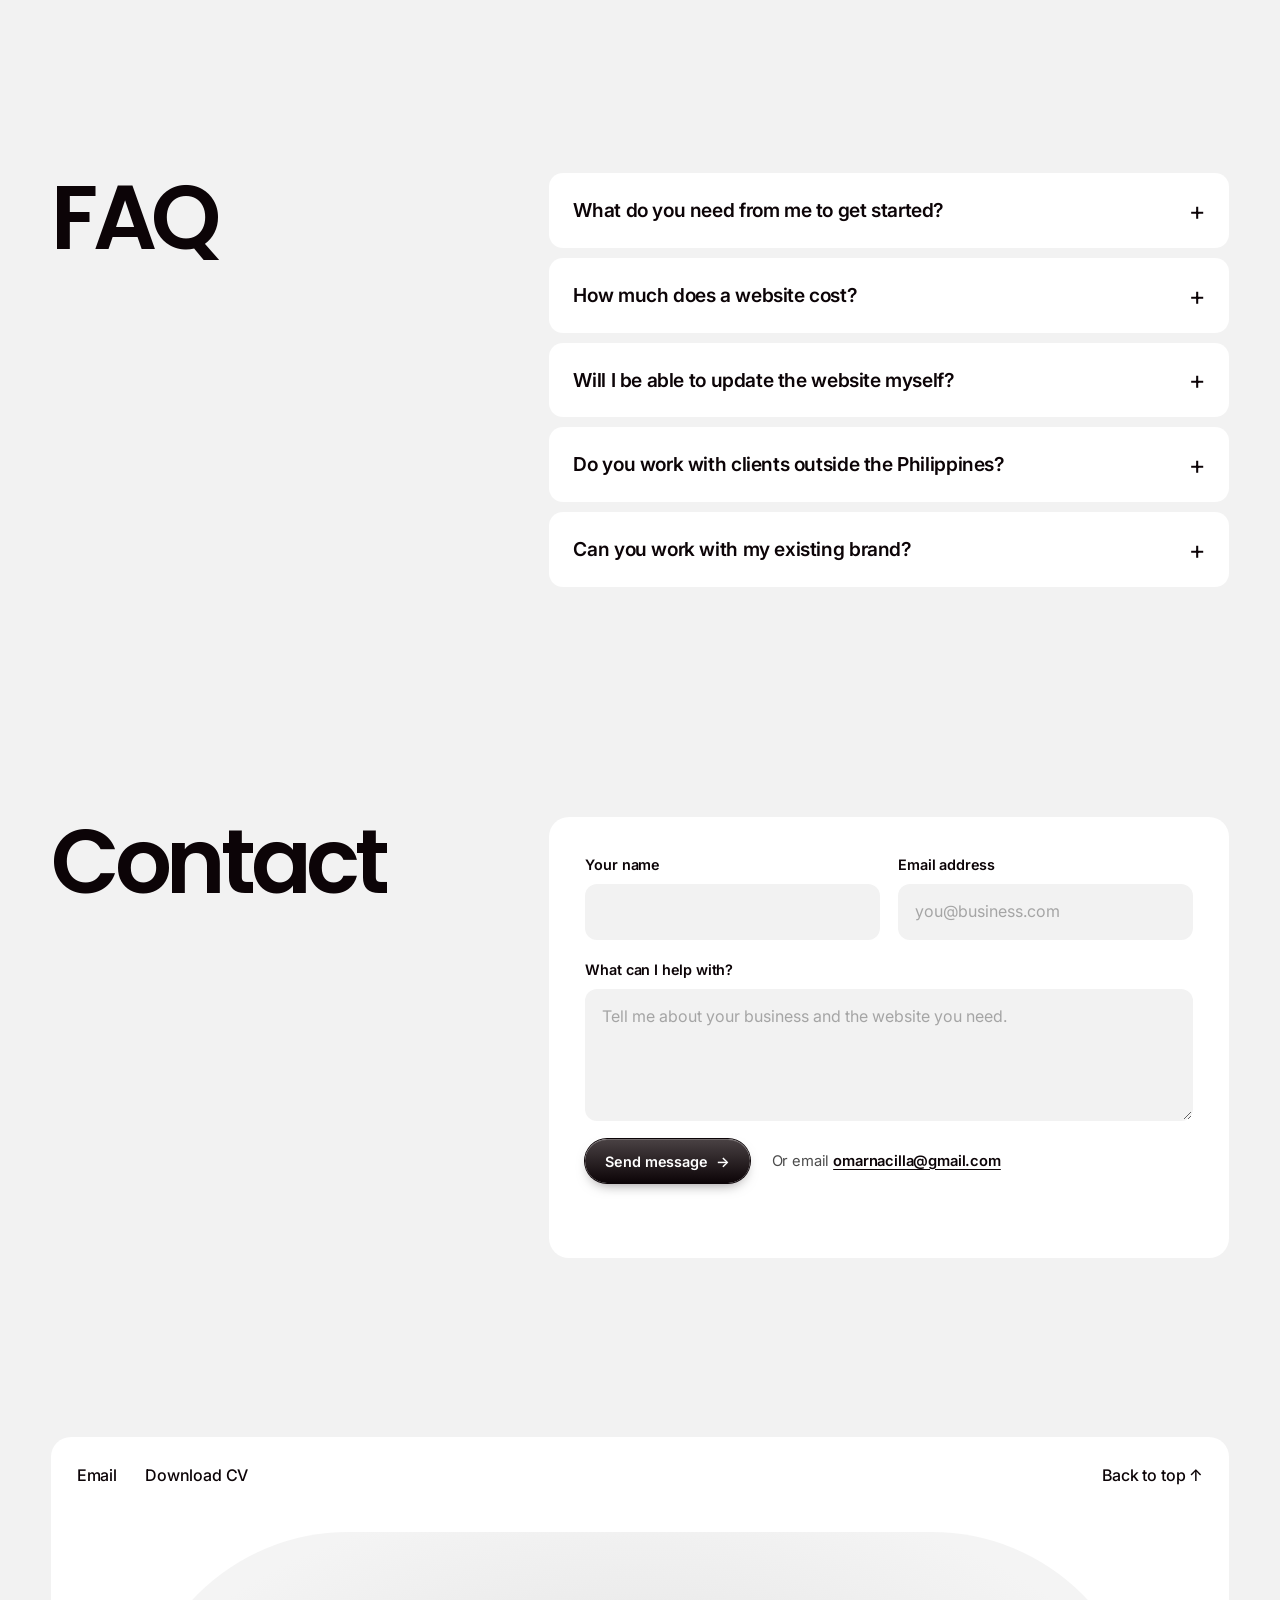
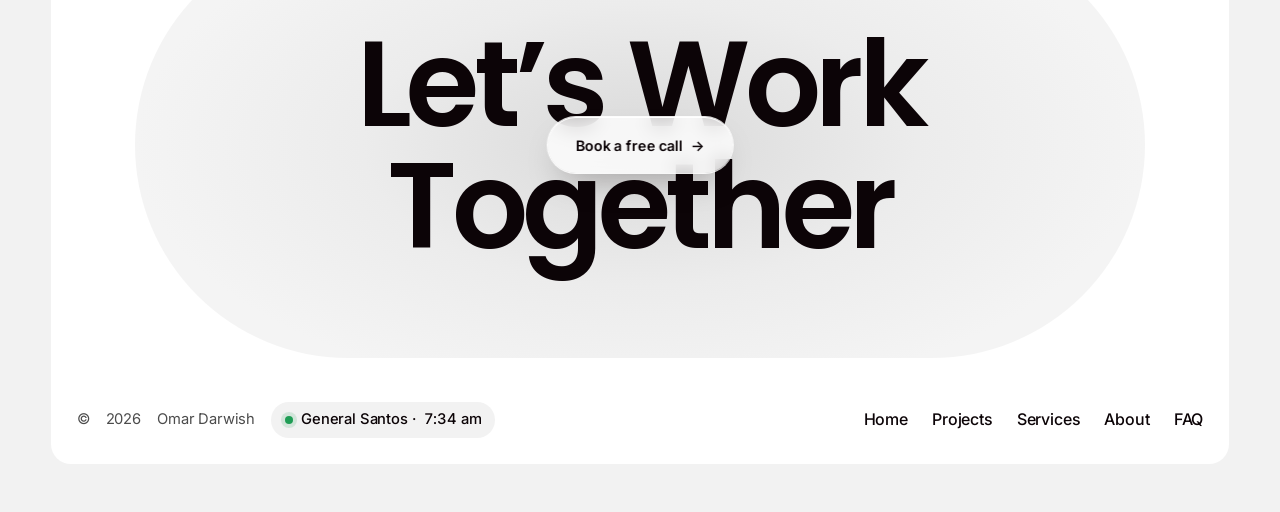
==== commit fc96e28d: "Show Ignite Training right after Sebu Sanctuary Swap Ignite Training and Homelend in the project car" ====
--- a/index.html
+++ b/index.html
@@ -125,23 +125,23 @@
           <article class="stack__item">
             <div class="project" data-stack>
               <div class="project__text">
+                <h3><a href="work/ignite-training.html">Ignite Training</a></h3>
+                <ul class="tags"><li>Web design</li><li>Content structure</li><li>Enquiry flow</li></ul>
+                <p>A bold, welcoming home for Jigsaw Discovery, a hands-on behavioural profiling program for teams, that explains the idea in seconds.</p>
+                <a class="btn btn--dark" href="work/ignite-training.html">View full project <span class="btn__arrow" aria-hidden="true">→</span></a>
+              </div>
+              <a class="project__img" href="work/ignite-training.html" tabindex="-1" aria-hidden="true"><img src="assets/work/ignite-hero-1200.webp" srcset="assets/work/ignite-hero-1200.webp 1200w, assets/work/ignite-hero-2400.webp 2400w" sizes="(min-width: 900px) 50vw, 100vw" alt="" width="1200" height="750" loading="lazy"></a>
+            </div>
+          </article>
+          <article class="stack__item">
+            <div class="project" data-stack>
+              <div class="project__text">
                 <h3><a href="work/homelend.html">Homelend Solutions</a></h3>
                 <ul class="tags"><li>Web design</li><li>Elementor</li><li>Lead generation</li></ul>
                 <p>A mortgage website that first-home buyers in Australia trust enough to book a call, with every loan option explained in plain language.</p>
                 <a class="btn btn--dark" href="work/homelend.html">View full project <span class="btn__arrow" aria-hidden="true">→</span></a>
               </div>
               <a class="project__img" href="work/homelend.html" tabindex="-1" aria-hidden="true"><img src="assets/work/homelend-hero-1200.webp" srcset="assets/work/homelend-hero-1200.webp 1200w, assets/work/homelend-hero-2400.webp 2400w" sizes="(min-width: 900px) 50vw, 100vw" alt="" width="1200" height="750" loading="lazy"></a>
-            </div>
-          </article>
-          <article class="stack__item">
-            <div class="project" data-stack>
-              <div class="project__text">
-                <h3><a href="work/ignite-training.html">Ignite Training</a></h3>
-                <ul class="tags"><li>Web design</li><li>Content structure</li><li>Enquiry flow</li></ul>
-                <p>A bold, welcoming home for Jigsaw Discovery, a hands-on behavioural profiling program for teams, that explains the idea in seconds.</p>
-                <a class="btn btn--dark" href="work/ignite-training.html">View full project <span class="btn__arrow" aria-hidden="true">→</span></a>
-              </div>
-              <a class="project__img" href="work/ignite-training.html" tabindex="-1" aria-hidden="true"><img src="assets/work/ignite-hero-1200.webp" srcset="assets/work/ignite-hero-1200.webp 1200w, assets/work/ignite-hero-2400.webp 2400w" sizes="(min-width: 900px) 50vw, 100vw" alt="" width="1200" height="750" loading="lazy"></a>
             </div>
           </article>
           <article class="stack__item">
@@ -203,8 +203,8 @@
         <h2 class="title" id="clients-title" data-title>Latest Clients</h2>
         <ul class="client-grid">
           <li><a href="work/sebu-sanctuary.html" aria-label="Sebu Sanctuary case study"><img class="client-logo client-logo--badge" src="assets/logos/sebu-badge.png" alt="" width="176" height="176" loading="lazy"><span class="client-word" aria-hidden="true">Sebu <em>Sanctuary</em></span></a></li>
+          <li><a href="work/ignite-training.html"><img class="client-logo client-logo--tall client-logo--mono" src="assets/logos/ignite.png" alt="Ignite Training" width="560" height="386" loading="lazy"></a></li>
           <li><a href="work/homelend.html"><img class="client-logo client-logo--tall" src="assets/logos/homelend.png" alt="Homelend Solutions" width="330" height="187" loading="lazy"></a></li>
-          <li><a href="work/ignite-training.html"><img class="client-logo client-logo--tall client-logo--mono" src="assets/logos/ignite.png" alt="Ignite Training" width="560" height="386" loading="lazy"></a></li>
           <li><a href="work/callaughan-partners.html"><img class="client-logo client-logo--wide" src="assets/logos/callaughan.png" alt="Callaughan Partners" width="720" height="174" loading="lazy"></a></li>
           <li><a href="work/seek-consciousness.html"><img class="client-logo client-logo--tall client-logo--mono" src="assets/logos/seek.png" alt="Seek Consciousness" width="720" height="305" loading="lazy"></a></li>
           <li><a href="https://dovepresspublishing.com/" target="_blank" rel="noopener"><img class="client-logo client-logo--tall" src="assets/logos/dove-press.png" alt="Dove Press Publishing" width="720" height="244" loading="lazy"></a></li>
